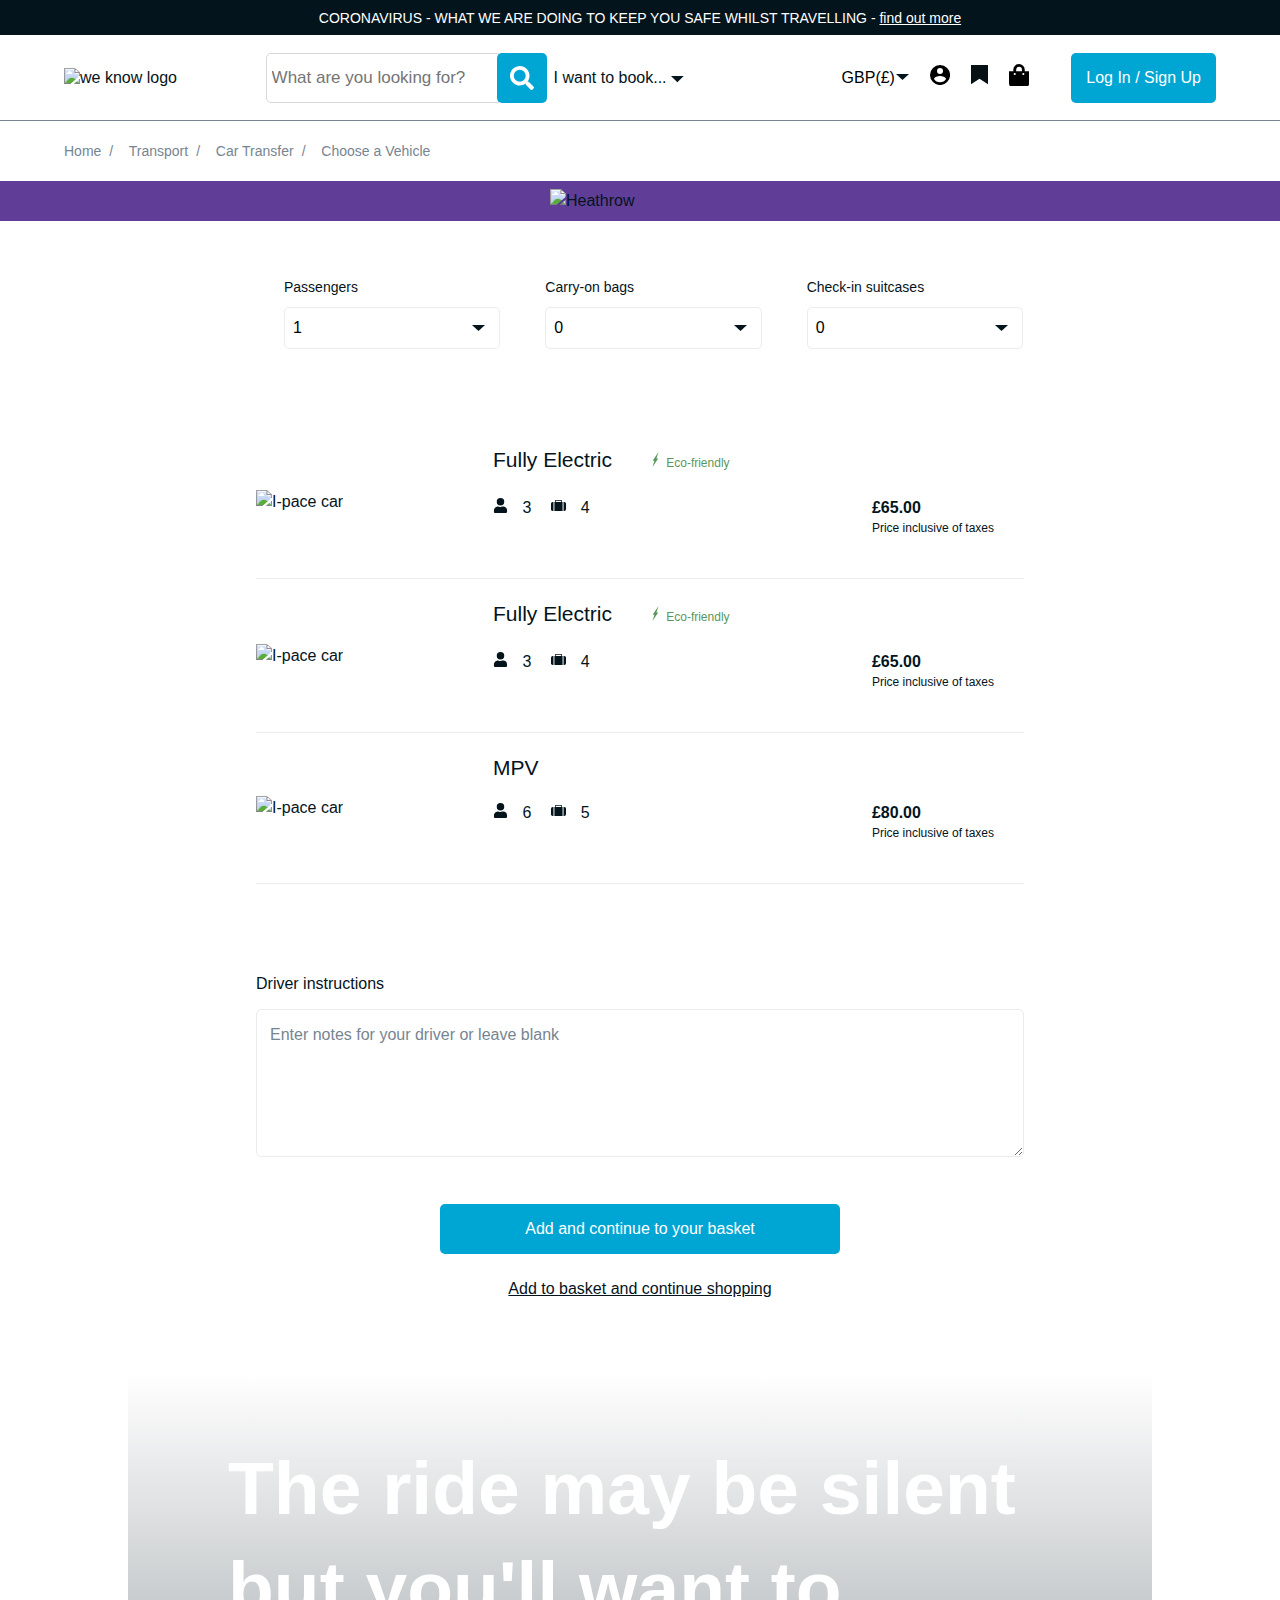
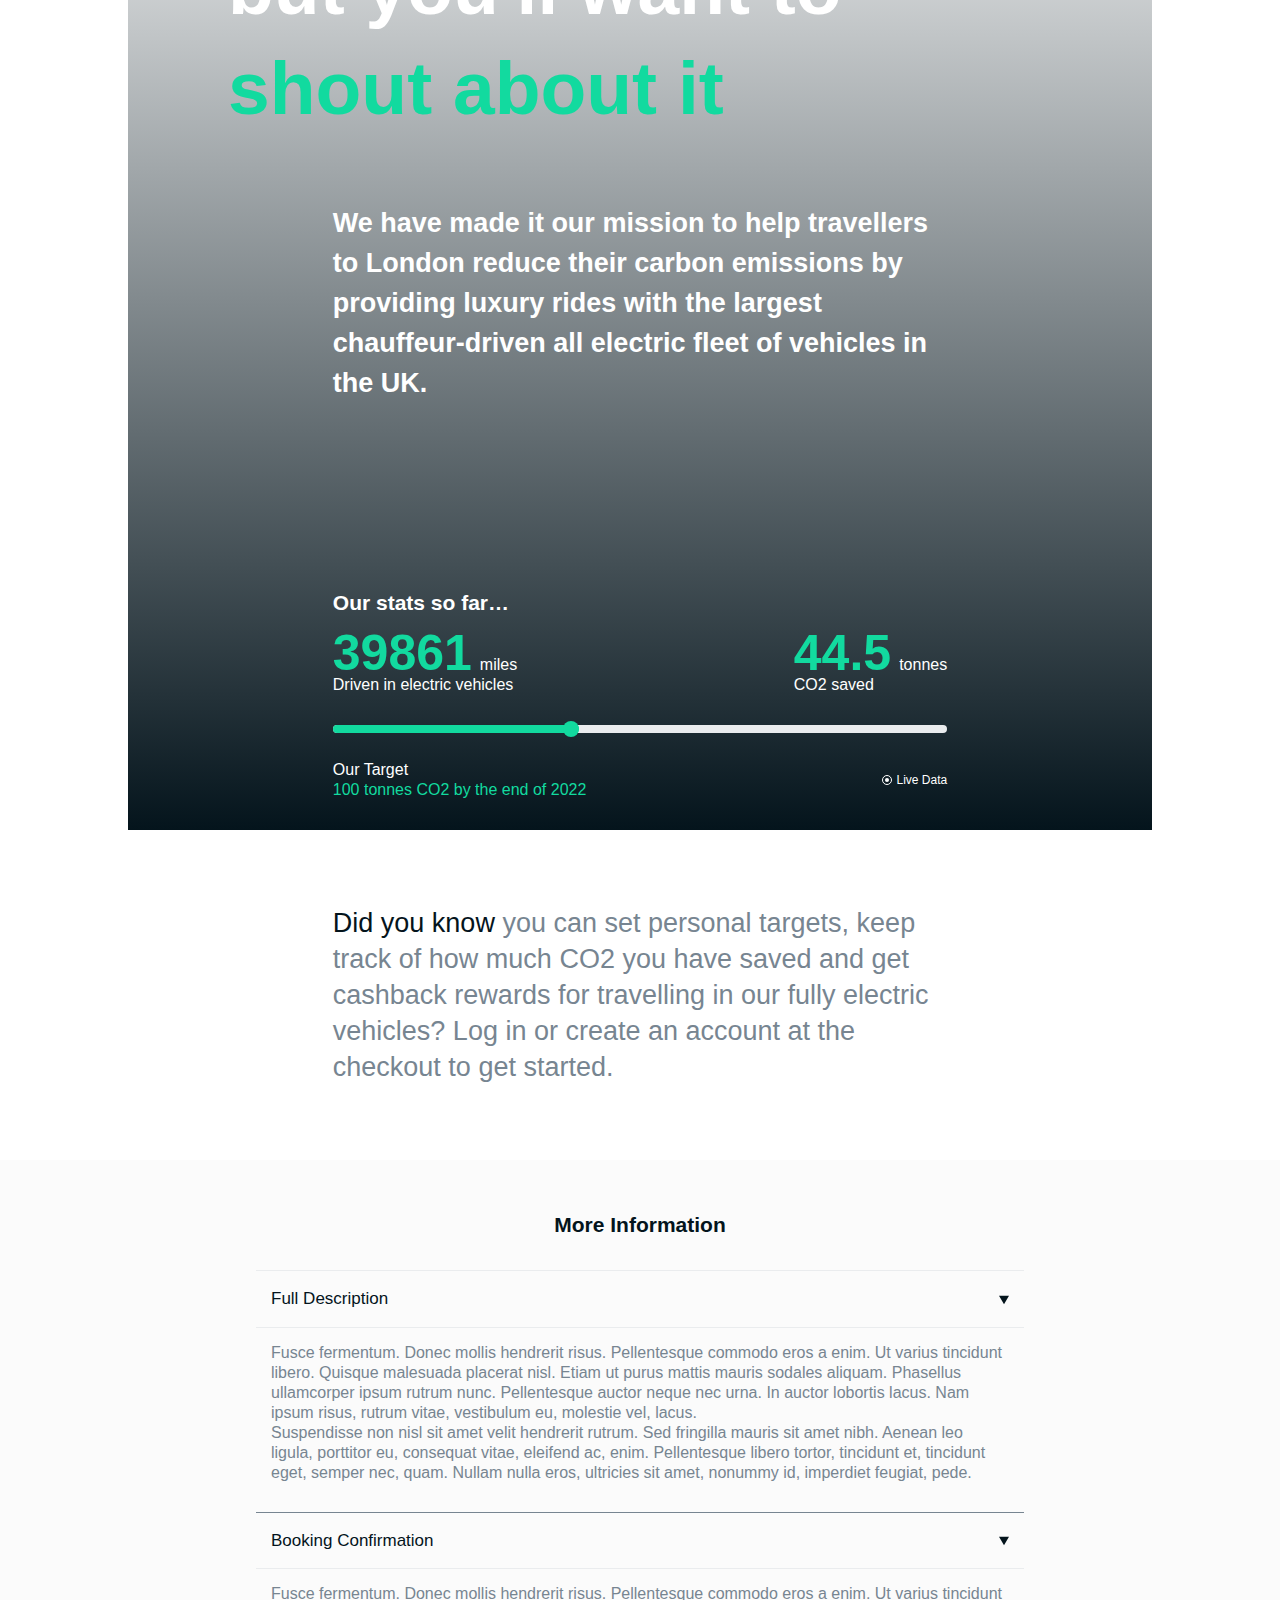
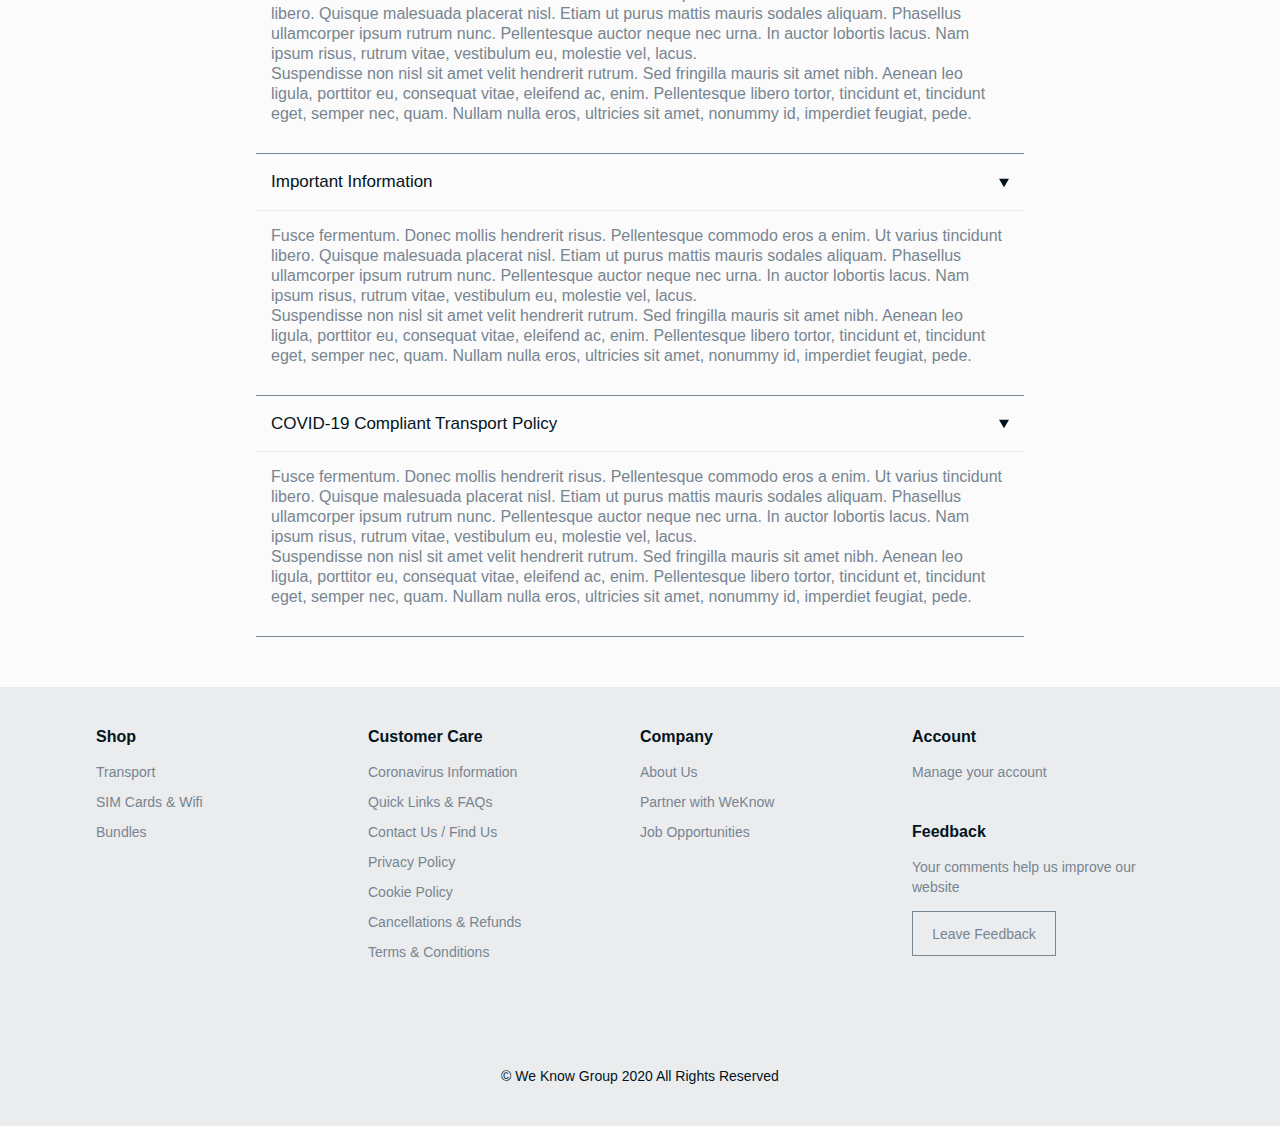
==== choose-vehicle-edit.html @ 8e028121 "Choose-edits" ====
<!DOCTYPE html>
<html lang="en">
  <head>
    <meta charset="UTF-8" />
    <meta name="viewport" content="width=device-width, initial-scale=1.0" />
    <!-- prettier-ignore -->
    <meta name="description" content="Your Friend In The City on We Know London" />
    <link rel="stylesheet" href="style/style.css" />
    <title>We Know London | Your Friend In The City</title>
  </head>
  <body>
    <!-- Banner -->
    <div class="site-banner">
      <p>
        CORONAVIRUS - WHAT WE ARE DOING TO KEEP YOU SAFE WHILST TRAVELLING -
        <a href="#">find out more</a>
      </p>
    </div>
 <!-- Mobile Menu -->
 <div id="book-menu-mobile" class="book-menu-mobile ">
  <div class="mobile-nav-header">
    <div class="search-group">
      <input
        type="text"
        class="search-group__input"
        placeholder="Search..."
      />

      <!-- prettier-ignore -->
      <span class="search-group__icon" aria-hidden="true"><svg xmlns="http://www.w3.org/2000/svg" width="24" height="24.004" viewBox="0 0 24 24.004">
        <path id="Icon_awesome-search" data-name="Icon awesome-search" d="M23.674,20.753,19,16.079a1.124,1.124,0,0,0-.8-.328h-.764a9.746,9.746,0,1,0-1.688,1.688V18.2a1.124,1.124,0,0,0,.328.8l4.674,4.674a1.12,1.12,0,0,0,1.589,0l1.327-1.327A1.13,1.13,0,0,0,23.674,20.753Zm-13.923-5a6,6,0,1,1,6-6A6,6,0,0,1,9.751,15.751Z" fill="#fff"/>
        </svg>
      </span>
    </div>
  </div>
  <nav>
    <ul class="primary-mobile-nav">
      <!-- prettier-ignore -->
      <li class="has-submenu"><p class="sub-menu-item">Shop by category <span><i>
        <svg version="1.1" id="Layer_1" xmlns="http://www.w3.org/2000/svg" xmlns:xlink="http://www.w3.org/1999/xlink" x="0px" y="0px"
          viewBox="0 0 29.6 29.6" style="enable-background:new 0 0 29.6 29.6;" xml:space="preserve">
        <rect class="svg_removal" x="14" y="-0.4" class="st0" width="1.5" height="30.3"/>
        <rect x="-0.4" y="14" class="st0" width="30.3" height="1.5"/>
        </svg>
      </i></span></p>  
        <ul class="submenu">
          <li> <p  >
            <a href="./transport.html">Transport</a>
            <span class="second-levelIcon"><i><?xml version='1.0' encoding='UTF-8'?><svg width='150px' height='263px' viewBox='0 0 150 263' version='1.1' xmlns='http://www.w3.org/2000/svg' xmlns:xlink='http://www.w3.org/1999/xlink'><title>caret right</title><desc>Created with Sketch.</desc><g id='Page-1' stroke='none' stroke-width='1' fill='none' fill-rule='evenodd'><g id='noun_caret-right_1590629' fill='#000000' fill-rule='nonzero'><path d='M18.50061,262.27319 C11.4218239,262.274097 5.03965788,258.010348 2.33060096,251.470454 C-0.378455964,244.930559 1.11920865,237.402704 6.12512,232.3977 L106.88924,131.63597 L6.12512,30.87427 C1.70377969,26.4529297 -0.022950256,20.0086858 1.59537262,13.9690226 C3.21369549,7.92935944 7.93120944,3.21184549 13.9708726,1.59352262 C20.0105358,-0.024800256 26.4547797,1.70192969 30.87612,6.12327 L144.01332,119.26048 C150.846839,126.09581 150.846839,137.17615 144.01332,144.01148 L30.8761,257.14868 C27.59647,260.434492 23.1430775,262.278577 18.50061,262.27319 Z' id='Path'></path></g></g></svg></i></span>
          </p> 
            <ul class="submenu-secondLevel">
              <h3 class="submenu-close-title"> <span><i><?xml version='1.0' encoding='UTF-8'?><svg width='149px' height='263px' viewBox='0 0 149 263' version='1.1' xmlns='http://www.w3.org/2000/svg' xmlns:xlink='http://www.w3.org/1999/xlink'><g id='Page-1' stroke='none' stroke-width='1' fill='none' fill-rule='evenodd'><g id='noun_Caret-left_1590630' fill='#000000' fill-rule='nonzero'><path d='M130.63537,262.27381 C125.992288,262.279842 121.538367,260.434641 118.25989,257.14681 L5.12512,144.00965 C1.84355,140.728131 -2.10863333e-05,136.277405 -2.10863333e-05,131.6366 C-2.10863333e-05,126.995795 1.84355,122.545069 5.12512,119.26355 L118.25987,6.12634 C122.680333,1.70499938 129.123767,-0.0221987222 135.162992,1.59536453 C141.202216,3.21292778 145.919731,7.92950604 147.538492,13.9684098 C149.157253,20.0073136 147.431334,26.4510898 143.01087,30.87243 L42.24914,131.6366 L143.01087,232.40076 C148.015,237.405998 149.511532,244.932696 146.802702,251.4715 C144.093871,258.010304 137.713072,262.27366 130.63538,262.27376 L130.63537,262.27381 Z' id='Path'></path></g></g></svg></i></span> Transport</h3>
              <li><a href="./car-transfer.html">Car Transfers</a></li>
              <li><a href="./heatrow-shuttle.html">Heathrow E-shuttle</a></li>
              <li><a href="./heatrow-express.html">Heathrow Express</a></li>
              <li><a href="./national-express.html">National Express</a></li>
              <li><a href="./oyster.html">Visitor Oyster Card</a></li>
            </ul>
          </li>
          <li> <p>      <a href="./sim-card.html">UK SIM Cards</a>          <span class="second-levelIcon"><i><?xml version='1.0' encoding='UTF-8'?><svg width='150px' height='263px' viewBox='0 0 150 263' version='1.1' xmlns='http://www.w3.org/2000/svg' xmlns:xlink='http://www.w3.org/1999/xlink'><title>caret right</title><desc>Created with Sketch.</desc><g id='Page-1' stroke='none' stroke-width='1' fill='none' fill-rule='evenodd'><g id='noun_caret-right_1590629' fill='#000000' fill-rule='nonzero'><path d='M18.50061,262.27319 C11.4218239,262.274097 5.03965788,258.010348 2.33060096,251.470454 C-0.378455964,244.930559 1.11920865,237.402704 6.12512,232.3977 L106.88924,131.63597 L6.12512,30.87427 C1.70377969,26.4529297 -0.022950256,20.0086858 1.59537262,13.9690226 C3.21369549,7.92935944 7.93120944,3.21184549 13.9708726,1.59352262 C20.0105358,-0.024800256 26.4547797,1.70192969 30.87612,6.12327 L144.01332,119.26048 C150.846839,126.09581 150.846839,137.17615 144.01332,144.01148 L30.8761,257.14868 C27.59647,260.434492 23.1430775,262.278577 18.50061,262.27319 Z' id='Path'></path></g></g></svg></i></span>
          </p> 
          <ul class="submenu-secondLevel">
            <h3 class="submenu-close-title"> <span><i><?xml version='1.0' encoding='UTF-8'?><svg width='149px' height='263px' viewBox='0 0 149 263' version='1.1' xmlns='http://www.w3.org/2000/svg' xmlns:xlink='http://www.w3.org/1999/xlink'><g id='Page-1' stroke='none' stroke-width='1' fill='none' fill-rule='evenodd'><g id='noun_Caret-left_1590630' fill='#000000' fill-rule='nonzero'><path d='M130.63537,262.27381 C125.992288,262.279842 121.538367,260.434641 118.25989,257.14681 L5.12512,144.00965 C1.84355,140.728131 -2.10863333e-05,136.277405 -2.10863333e-05,131.6366 C-2.10863333e-05,126.995795 1.84355,122.545069 5.12512,119.26355 L118.25987,6.12634 C122.680333,1.70499938 129.123767,-0.0221987222 135.162992,1.59536453 C141.202216,3.21292778 145.919731,7.92950604 147.538492,13.9684098 C149.157253,20.0073136 147.431334,26.4510898 143.01087,30.87243 L42.24914,131.6366 L143.01087,232.40076 C148.015,237.405998 149.511532,244.932696 146.802702,251.4715 C144.093871,258.010304 137.713072,262.27366 130.63538,262.27376 L130.63537,262.27381 Z' id='Path'></path></g></g></svg></i></span> UK SIM Cards</h3>
            <li><a href="./EE.html">EE International</a></li>
            <li><a href="./three.html">3 Mobile</a></li>
            <li><a href="./lyca.html">Lyca Mobile</a></li>
          </ul>
        </li>
          <li> <p>        <a href="./bundle.html">Bundles</a>        <span class="second-levelIcon"><i><?xml version='1.0' encoding='UTF-8'?><svg width='150px' height='263px' viewBox='0 0 150 263' version='1.1' xmlns='http://www.w3.org/2000/svg' xmlns:xlink='http://www.w3.org/1999/xlink'><title>caret right</title><desc>Created with Sketch.</desc><g id='Page-1' stroke='none' stroke-width='1' fill='none' fill-rule='evenodd'><g id='noun_caret-right_1590629' fill='#000000' fill-rule='nonzero'><path d='M18.50061,262.27319 C11.4218239,262.274097 5.03965788,258.010348 2.33060096,251.470454 C-0.378455964,244.930559 1.11920865,237.402704 6.12512,232.3977 L106.88924,131.63597 L6.12512,30.87427 C1.70377969,26.4529297 -0.022950256,20.0086858 1.59537262,13.9690226 C3.21369549,7.92935944 7.93120944,3.21184549 13.9708726,1.59352262 C20.0105358,-0.024800256 26.4547797,1.70192969 30.87612,6.12327 L144.01332,119.26048 C150.846839,126.09581 150.846839,137.17615 144.01332,144.01148 L30.8761,257.14868 C27.59647,260.434492 23.1430775,262.278577 18.50061,262.27319 Z' id='Path'></path></g></g></svg></i></span>
          </p> 
          <ul class="submenu-secondLevel">
            <h3 class="submenu-close-title"> <span><i><?xml version='1.0' encoding='UTF-8'?><svg width='149px' height='263px' viewBox='0 0 149 263' version='1.1' xmlns='http://www.w3.org/2000/svg' xmlns:xlink='http://www.w3.org/1999/xlink'><g id='Page-1' stroke='none' stroke-width='1' fill='none' fill-rule='evenodd'><g id='noun_Caret-left_1590630' fill='#000000' fill-rule='nonzero'><path d='M130.63537,262.27381 C125.992288,262.279842 121.538367,260.434641 118.25989,257.14681 L5.12512,144.00965 C1.84355,140.728131 -2.10863333e-05,136.277405 -2.10863333e-05,131.6366 C-2.10863333e-05,126.995795 1.84355,122.545069 5.12512,119.26355 L118.25987,6.12634 C122.680333,1.70499938 129.123767,-0.0221987222 135.162992,1.59536453 C141.202216,3.21292778 145.919731,7.92950604 147.538492,13.9684098 C149.157253,20.0073136 147.431334,26.4510898 143.01087,30.87243 L42.24914,131.6366 L143.01087,232.40076 C148.015,237.405998 149.511532,244.932696 146.802702,251.4715 C144.093871,258.010304 137.713072,262.27366 130.63538,262.27376 L130.63537,262.27381 Z' id='Path'></path></g></g></svg></i></span> Bundles</h3>
            <li><a href="#">Big Bus & London Pass</a></li>
            <li><a href="./heatrow-three.html">Heathrow Express & Unlimited SIM Card</a></li>
            <li><a href="#">Visitor Oyster card & 12GB SIM Card</a></li>
            <li><a href="#">Visitor Oyster card & London Pass</a></li>
          </ul>
        </li>
        </ul>
      </li>
      <!-- prettier-ignore -->
      <li><a href="./account-bucket.html">Your bucket list <span><i><?xml version='1.0' encoding='UTF-8'?><svg width='150px' height='263px' viewBox='0 0 150 263' version='1.1' xmlns='http://www.w3.org/2000/svg' xmlns:xlink='http://www.w3.org/1999/xlink'><title>caret right</title><desc>Created with Sketch.</desc><g id='Page-1' stroke='none' stroke-width='1' fill='none' fill-rule='evenodd'><g id='noun_caret-right_1590629' fill='#000000' fill-rule='nonzero'><path d='M18.50061,262.27319 C11.4218239,262.274097 5.03965788,258.010348 2.33060096,251.470454 C-0.378455964,244.930559 1.11920865,237.402704 6.12512,232.3977 L106.88924,131.63597 L6.12512,30.87427 C1.70377969,26.4529297 -0.022950256,20.0086858 1.59537262,13.9690226 C3.21369549,7.92935944 7.93120944,3.21184549 13.9708726,1.59352262 C20.0105358,-0.024800256 26.4547797,1.70192969 30.87612,6.12327 L144.01332,119.26048 C150.846839,126.09581 150.846839,137.17615 144.01332,144.01148 L30.8761,257.14868 C27.59647,260.434492 23.1430775,262.278577 18.50061,262.27319 Z' id='Path'></path></g></g></svg></i></span></a></li>
      <!-- prettier-ignore -->
      <li class="has-submenu"><p class="sub-menu-item">Change currency (GBP £) <span><i>
        <svg version="1.1" id="Layer_1" xmlns="http://www.w3.org/2000/svg" xmlns:xlink="http://www.w3.org/1999/xlink" x="0px" y="0px"
        viewBox="0 0 29.6 29.6" style="enable-background:new 0 0 29.6 29.6;" xml:space="preserve">
      <rect class="svg_removal" x="14" y="-0.4" class="st0" width="1.5" height="30.3"/>
      <rect x="-0.4" y="14" class="st0" width="30.3" height="1.5"/>
      </svg>
      </i></span></p> 
        <ul class="submenu">
          <li>GBP</li>
          <li>EUR</li>
          <li>USD</li>
        </ul>
      </li>
      <!-- prettier-ignore -->
      <li><svg xmlns="http://www.w3.org/2000/svg" width="20.072" height="22.939" viewBox="0 0 20.072 22.939">
        <path id="Icon_awesome-shopping-bag" data-name="Icon awesome-shopping-bag" d="M15.771,7.169V5.735a5.735,5.735,0,1,0-11.47,0V7.169H0V19.355a3.584,3.584,0,0,0,3.584,3.584h12.9a3.584,3.584,0,0,0,3.584-3.584V7.169Zm-8.6-1.434a2.867,2.867,0,1,1,5.735,0V7.169H7.169Zm7.169,5.376a1.075,1.075,0,1,1,1.075-1.075A1.075,1.075,0,0,1,14.337,11.111Zm-8.6,0A1.075,1.075,0,1,1,6.81,10.036,1.075,1.075,0,0,1,5.735,11.111Z"/>
        </svg><a href="./secure-checkout.html">Checkout <span><i><?xml version='1.0' encoding='UTF-8'?><svg width='150px' height='263px' viewBox='0 0 150 263' version='1.1' xmlns='http://www.w3.org/2000/svg' xmlns:xlink='http://www.w3.org/1999/xlink'><title>caret right</title><desc>Created with Sketch.</desc><g id='Page-1' stroke='none' stroke-width='1' fill='none' fill-rule='evenodd'><g id='noun_caret-right_1590629' fill='#000000' fill-rule='nonzero'><path d='M18.50061,262.27319 C11.4218239,262.274097 5.03965788,258.010348 2.33060096,251.470454 C-0.378455964,244.930559 1.11920865,237.402704 6.12512,232.3977 L106.88924,131.63597 L6.12512,30.87427 C1.70377969,26.4529297 -0.022950256,20.0086858 1.59537262,13.9690226 C3.21369549,7.92935944 7.93120944,3.21184549 13.9708726,1.59352262 C20.0105358,-0.024800256 26.4547797,1.70192969 30.87612,6.12327 L144.01332,119.26048 C150.846839,126.09581 150.846839,137.17615 144.01332,144.01148 L30.8761,257.14868 C27.59647,260.434492 23.1430775,262.278577 18.50061,262.27319 Z' id='Path'></path></g></g></svg></i></span></a></li>
    </ul>
    <ul class="secondary-mobile-nav">
      <li><a href="./quick-links.html">Quick links & FAQs</a></li>
      <li><a href="./contact.html">Contact us / find us</a></li>
    </ul>
  </nav>
  <div class="mobile-nav-footer">
    <a href="./signin-create.html">Log in / Sign up</a>
  </div>
</div>
<!-- Header -->
<header>
  <div class="header-inner content-block">
    <div class="header-item__logo header-item">
      <a href="index.html"
        ><img src="images/logo.png" alt="we know logo"
      /></a>
    </div>

    <!-- MOBILE HAMBURGER AND MENU -->
    <div class="header-item header-item__mobile">
      <div class="hamburger" id="hamburger-6">
        <span class="line"></span>
        <span class="line"></span>
        <span class="line"></span>
      </div>
    </div>

    <div class="header-item header-item__search">
      <div class="search-group">
        <input
          type="text"
          class="search-group__input"
          placeholder="What are you looking for?"
        />
        <span class="search-group__btn">
          <!-- prettier-ignore -->
          <i class="search-group__icon" aria-hidden="true"><svg xmlns="http://www.w3.org/2000/svg" width="24" height="24.004" viewBox="0 0 24 24.004">
    <path id="Icon_awesome-search" data-name="Icon awesome-search" d="M23.674,20.753,19,16.079a1.124,1.124,0,0,0-.8-.328h-.764a9.746,9.746,0,1,0-1.688,1.688V18.2a1.124,1.124,0,0,0,.328.8l4.674,4.674a1.12,1.12,0,0,0,1.589,0l1.327-1.327A1.13,1.13,0,0,0,23.674,20.753Zm-13.923-5a6,6,0,1,1,6-6A6,6,0,0,1,9.751,15.751Z" fill="#fff"/>
  </svg>
  </i>
        </span>
      </div>
    </div>
    <div class="header-item header-item__nav">
      <div id="book-menu-button" class="main-nav">
        <p class="main-nav__control">
          I want to book...<span>
            <!-- prettier-ignore -->
            <svg xmlns="http://www.w3.org/2000/svg" width="12.728" height="6.364" viewBox="0 0 12.728 6.364">
  <path id="Path_782" data-name="Path 782" d="M803.324,49.98l-6.364,6.364L790.6,49.98Z" transform="translate(-790.596 -49.98)" fill="#04141c"/>
</svg>
          </span>
        </p>
        <div id="book-menu" class="book-menu ">
          <div class="book-menu__inner">
            <div class="book-menu__item">
              <a href="./transport.html" class="book-menu__title"
                >TRANSPORT</a
              >
              <ul class="book-menu__nav">
                <li>
                  <a href="./car-transfer.html">Private Car Tranasfers</a>
                </li>
                <li>
                  <a href="./heatrow-shuttle.html">Heathrow E-shuttle</a>
                </li>
                <li>
                  <a href="./heatrow-express.html">Heathrow Express</a>
                </li>
                <li>
                  <a href="./national-express.html">National Express</a>
                </li>
                <li><a href="./oyster.html">Visitor Oyster Card</a></li>
              </ul>
            </div>
            <div class="book-menu__item">
              <a href="./sim-card.html" class="book-menu__title"
                >UK SIM CARDS</a
              >
              <ul class="book-menu__nav">
                <li><a href="./EE.html">EE International</a></li>
                <li><a href="./three.html">3 Mobile</a></li>
                <li><a href="./lyca.html">Lyca Mobile</a></li>
              </ul>
            </div>
            <div class="book-menu__item">
              <a href="./bundle.html" class="book-menu__title">BUNDLES</a>
              <ul class="book-menu__nav">
                <li><a href="#">Big Bus & London Pass</a></li>
                <li>
                  <a href="./heatrow-three.html"
                    >Heathrow Express & Unlimited SIM Card</a
                  >
                </li>
                <li><a href="#">Visitor Oyster card & 12GB SIM Card</a></li>
                <li><a href="#">Visitor Oyster card & London Pass</a></li>
              </ul>
            </div>
            <div class="book-menu__image">
              <img
                src="./images/reward-banner.jpg"
                alt="Heathrow rewards"
              />
            </div>
          </div>
        </div>
      </div>
    </div>
    <div class="header-item header-item__user">
      <ul class="user-interaction">
        <li class="nav-item">
          <select name="currency" id="currency">
            <option value="GBP">GBP(£)</option>
            <option value="USD">USD($)</option>
            <option value="EUR">EUR(€)</option>
          </select>
        </li>
        <li class="nav-item">
          <!-- prettier-ignore -->
          <a href="./signin-create.html"><svg xmlns="http://www.w3.org/2000/svg" width="20.072" height="20.072" viewBox="0 0 20.072 20.072">
  <path id="Icon_material-account-circle" data-name="Icon material-account-circle" d="M13.036,3A10.036,10.036,0,1,0,23.072,13.036,10.04,10.04,0,0,0,13.036,3Zm0,3.011a3.011,3.011,0,1,1-3.011,3.011A3.007,3.007,0,0,1,13.036,6.011Zm0,14.251A7.226,7.226,0,0,1,7.014,17.03c.03-2,4.014-3.091,6.022-3.091s5.991,1.094,6.022,3.091a7.226,7.226,0,0,1-6.022,3.232Z" transform="translate(-3 -3)"/>
  </svg></a>
        </li>
        <li class="nav-item">
          <!-- prettier-ignore -->
          <a href="#"><svg xmlns="http://www.w3.org/2000/svg" width="17.042" height="19.216" viewBox="0 0 17.042 19.216">
  <path id="Path_710" data-name="Path 710" d="M3185.374-2723.392l-8.521-5.523-8.521,5.523v-19.216h17.042Z" transform="translate(-3168.331 2742.608)" fill="#071115"/>
  </svg></a>
        </li>
        <li class="nav-item">
          <!-- prettier-ignore -->
          <a href="./cart.html"><svg xmlns="http://www.w3.org/2000/svg" width="20.072" height="22.939" viewBox="0 0 20.072 22.939">
  <path id="Icon_awesome-shopping-bag" data-name="Icon awesome-shopping-bag" d="M15.771,7.169V5.735a5.735,5.735,0,1,0-11.47,0V7.169H0V19.355a3.584,3.584,0,0,0,3.584,3.584h12.9a3.584,3.584,0,0,0,3.584-3.584V7.169Zm-8.6-1.434a2.867,2.867,0,1,1,5.735,0V7.169H7.169Zm7.169,5.376a1.075,1.075,0,1,1,1.075-1.075A1.075,1.075,0,0,1,14.337,11.111Zm-8.6,0A1.075,1.075,0,1,1,6.81,10.036,1.075,1.075,0,0,1,5.735,11.111Z"/>
  </svg></a>
        </li>
      </ul>
      <div class="btn__wrapper">
        <a href="./signin-create.html" class="btn user-login"
          >Log In / Sign Up</a
        >
      </div>
    </div>
  </div>
</header>

    <!-- BREADCRUMB -->
    <section class="site-breadcrumb">
      <div class="content-block">
        <nav aria-label="breadcrumb">
          <ol class="breadcrumb">
            <li class="breadcrumb-item"><a href="./index.html">Home</a></li>
            <li class="breadcrumb-item">
              <a href="./transport.html">Transport</a>
            </li>
            <li class="breadcrumb-item">
              <a href="./car-transfer.html">Car Transfer</a>
            </li>
            <li class="breadcrumb-item active" aria-current="page">
              Choose a Vehicle
            </li>
          </ol>
        </nav>
      </div>
    </section>

    <!-- ADDs -->
    <section class="purple-adds">
      <img class="img-fluid" src="./images/adds-heatrow.png" alt="Heathrow" />
    </section>

    <!-- MAIN SECTION -->
    <section class="chooseVehicle-main content-block__small">
      <div class="chooseVehicle-main__booking">
        <div class="booking-grid">
          <div class="swap">
            <!-- prettier-ignore -->
            <?xml version="1.0" encoding="utf-8"?>
            <!-- prettier-ignore -->
          </div>
          <div class="booking-passenger  booking-card">
            <p class="h5">Passengers</p>
            <select name="passenger" id="passenger">
              <option value="01">1</option>
              <option value="02">2</option>
              <option value="03">3</option>
              <option value="04">4</option>
              <option value="05">5</option>
              <option value="06">6</option>
              <option value="07">7</option>
            </select>
          </div>

          <div class="booking-carryon  booking-card">
            <p class="h5">Carry-on bags</p>
            <select name="carry" id="carry">
              <option value="00">0</option>
              <option value="01">1</option>
              <option value="02">2</option>
              <option value="03">3</option>
              <option value="04">4</option>
              <option value="05">5</option>
              <option value="06">6</option>
              <option value="07">7</option>
            </select>
          </div>

          <div class="booking-suitcase  booking-card">
            <p class="h5">Check-in suitcases</p>
            <select name="suitcase" id="suitcase">
              <option value="00">0</option>
              <option value="01">1</option>
              <option value="02">2</option>
              <option value="03">3</option>
              <option value="04">4</option>
              <option value="05">5</option>
            </select>
          </div>

        </div>
      </div>
      <div class="chooseVehicle-main__selection">
        <div class="chooseVehicle-main__card">
          <div class="card-img">
            <img src="./images/i-pace.png" alt="I-pace car" />
          </div>
          <div class="card-body">
            <div class="card-title">
              <p class="h3">Fully Electric <span> <i>
                <!-- prettier-ignore -->
                <svg xmlns="http://www.w3.org/2000/svg" width="10.513" height="26.064" viewBox="0 0 10.513 26.064">
                  <path id="Path_178" data-name="Path 178" d="M742.845,487.5l-10.148,15h3.064l-3.429,11.067,9.944-14.6h-3.114Z" transform="translate(-732.332 -487.501)" fill="#58975a"/>
                </svg>
              </i> Eco-friendly</span></p>
            </div>
            <div class="card-recap">
              <div class="icon">
                <!-- prettier-ignore -->
                <p><i><svg id="ArYP0R.tif" xmlns="http://www.w3.org/2000/svg" width="14.588" height="16.667" viewBox="0 0 14.588 16.667">
                  <g id="Group_419" data-name="Group 419">
                    <g id="Group_418" data-name="Group 418">
                      <path id="Path_151" data-name="Path 151" d="M1374.983,453.335q-2.807,0-5.612,0a1.557,1.557,0,0,1-1.681-1.7,9.62,9.62,0,0,1,.139-2.326,4.37,4.37,0,0,1,3.642-3.212,3.785,3.785,0,0,1,1.741.167,5.621,5.621,0,0,0,3.882-.1,3.357,3.357,0,0,1,2.591.275,4.266,4.266,0,0,1,2.585,4.078c.006.4,0,.792,0,1.189a1.556,1.556,0,0,1-1.638,1.63C1378.749,453.339,1376.867,453.335,1374.983,453.335Z" transform="translate(-1367.685 -436.67)" fill="#04141C"/>
                      <path id="Path_152" data-name="Path 152" d="M1378.786,441.916a4.167,4.167,0,1,1-4.178-4.172A4.164,4.164,0,0,1,1378.786,441.916Z" transform="translate(-1367.326 -437.744)" fill="#04141C"/>
                    </g>
                  </g>
                </svg>
                </i> 3</p>
                <!-- prettier-ignore -->
                <p><i><svg id="Group_2193" data-name="Group 2193" xmlns="http://www.w3.org/2000/svg" width="21.2" height="15.582" viewBox="0 0 21.2 15.582">
                  <path id="Path_148" data-name="Path 148" d="M1438.135,440.524v-2.218a.5.5,0,0,0-.5-.5h-8.508a.5.5,0,0,0-.5.5v2.218h-1.013v12.868h11.526V440.524Zm-1.088-.017h-7.324v-1.242a.367.367,0,0,1,.367-.367h6.591a.367.367,0,0,1,.367.367Z" transform="translate(-1422.784 -437.81)" fill="#04141C"/>
                  <path id="Path_149" data-name="Path 149" d="M1425.446,440.356a2.363,2.363,0,0,0-2.363,2.363v8.142a2.363,2.363,0,0,0,2.363,2.363h1.1V440.356Z" transform="translate(-1423.083 -437.642)" fill="#04141C"/>
                  <path id="Path_150" data-name="Path 150" d="M1440.822,440.356h-1.1v12.868h1.1a2.362,2.362,0,0,0,2.363-2.363v-8.142A2.362,2.362,0,0,0,1440.822,440.356Z" transform="translate(-1421.985 -437.642)" fill="#04141C"/>
                </svg>
                </i> 4</p>
              </div>
              <div class="price">
                <p>£65.00</p>
                <p>Price inclusive of taxes</p>
              </div>
            </div>
            <div class="info"></div>
          </div>
        </div>
        <div class="chooseVehicle-main__card">
          <div class="card-img">
            <img src="./images/Standard.jpg" alt="I-pace car" />
          </div>
          <div class="card-body">
            <div class="card-title">
              <p class="h3">Fully Electric <span> <i>
                <!-- prettier-ignore -->
                <svg xmlns="http://www.w3.org/2000/svg" width="10.513" height="26.064" viewBox="0 0 10.513 26.064">
                  <path id="Path_178" data-name="Path 178" d="M742.845,487.5l-10.148,15h3.064l-3.429,11.067,9.944-14.6h-3.114Z" transform="translate(-732.332 -487.501)" fill="#58975a"/>
                </svg>
              </i>Eco-friendly</span></p>
            </div>
            <div class="card-recap">
              <div class="icon">
                <!-- prettier-ignore -->
                <p><i><svg id="ArYP0R.tif" xmlns="http://www.w3.org/2000/svg" width="14.588" height="16.667" viewBox="0 0 14.588 16.667">
                  <g id="Group_419" data-name="Group 419">
                    <g id="Group_418" data-name="Group 418">
                      <path id="Path_151" data-name="Path 151" d="M1374.983,453.335q-2.807,0-5.612,0a1.557,1.557,0,0,1-1.681-1.7,9.62,9.62,0,0,1,.139-2.326,4.37,4.37,0,0,1,3.642-3.212,3.785,3.785,0,0,1,1.741.167,5.621,5.621,0,0,0,3.882-.1,3.357,3.357,0,0,1,2.591.275,4.266,4.266,0,0,1,2.585,4.078c.006.4,0,.792,0,1.189a1.556,1.556,0,0,1-1.638,1.63C1378.749,453.339,1376.867,453.335,1374.983,453.335Z" transform="translate(-1367.685 -436.67)" fill="#04141C"/>
                      <path id="Path_152" data-name="Path 152" d="M1378.786,441.916a4.167,4.167,0,1,1-4.178-4.172A4.164,4.164,0,0,1,1378.786,441.916Z" transform="translate(-1367.326 -437.744)" fill="#04141C"/>
                    </g>
                  </g>
                </svg>
                </i> 3</p>
                <!-- prettier-ignore -->
                <p><i><svg id="Group_2193" data-name="Group 2193" xmlns="http://www.w3.org/2000/svg" width="21.2" height="15.582" viewBox="0 0 21.2 15.582">
                  <path id="Path_148" data-name="Path 148" d="M1438.135,440.524v-2.218a.5.5,0,0,0-.5-.5h-8.508a.5.5,0,0,0-.5.5v2.218h-1.013v12.868h11.526V440.524Zm-1.088-.017h-7.324v-1.242a.367.367,0,0,1,.367-.367h6.591a.367.367,0,0,1,.367.367Z" transform="translate(-1422.784 -437.81)" fill="#04141C"/>
                  <path id="Path_149" data-name="Path 149" d="M1425.446,440.356a2.363,2.363,0,0,0-2.363,2.363v8.142a2.363,2.363,0,0,0,2.363,2.363h1.1V440.356Z" transform="translate(-1423.083 -437.642)" fill="#04141C"/>
                  <path id="Path_150" data-name="Path 150" d="M1440.822,440.356h-1.1v12.868h1.1a2.362,2.362,0,0,0,2.363-2.363v-8.142A2.362,2.362,0,0,0,1440.822,440.356Z" transform="translate(-1421.985 -437.642)" fill="#04141C"/>
                </svg>
                </i> 4</p>
              </div>
              <div class="price">
                <p>£65.00</p>
                <p>Price inclusive of taxes</p>
              </div>
            </div>
            <div class="info"></div>
          </div>
        </div>
        <div class="chooseVehicle-main__card">
          <div class="card-img">
            <img src="./images/MVP.jpg" alt="I-pace car" />
          </div>
          <div class="card-body">
            <div class="card-title">
              <p class="h3">MPV</p>
            </div>
            <div class="card-recap">
              <div class="icon">
                <!-- prettier-ignore -->
                <p><i><svg id="ArYP0R.tif" xmlns="http://www.w3.org/2000/svg" width="14.588" height="16.667" viewBox="0 0 14.588 16.667">
                  <g id="Group_419" data-name="Group 419">
                    <g id="Group_418" data-name="Group 418">
                      <path id="Path_151" data-name="Path 151" d="M1374.983,453.335q-2.807,0-5.612,0a1.557,1.557,0,0,1-1.681-1.7,9.62,9.62,0,0,1,.139-2.326,4.37,4.37,0,0,1,3.642-3.212,3.785,3.785,0,0,1,1.741.167,5.621,5.621,0,0,0,3.882-.1,3.357,3.357,0,0,1,2.591.275,4.266,4.266,0,0,1,2.585,4.078c.006.4,0,.792,0,1.189a1.556,1.556,0,0,1-1.638,1.63C1378.749,453.339,1376.867,453.335,1374.983,453.335Z" transform="translate(-1367.685 -436.67)" fill="#04141C"/>
                      <path id="Path_152" data-name="Path 152" d="M1378.786,441.916a4.167,4.167,0,1,1-4.178-4.172A4.164,4.164,0,0,1,1378.786,441.916Z" transform="translate(-1367.326 -437.744)" fill="#04141C"/>
                    </g>
                  </g>
                </svg>
                </i> 6</p>
                <!-- prettier-ignore -->
                <p><i><svg id="Group_2193" data-name="Group 2193" xmlns="http://www.w3.org/2000/svg" width="21.2" height="15.582" viewBox="0 0 21.2 15.582">
                  <path id="Path_148" data-name="Path 148" d="M1438.135,440.524v-2.218a.5.5,0,0,0-.5-.5h-8.508a.5.5,0,0,0-.5.5v2.218h-1.013v12.868h11.526V440.524Zm-1.088-.017h-7.324v-1.242a.367.367,0,0,1,.367-.367h6.591a.367.367,0,0,1,.367.367Z" transform="translate(-1422.784 -437.81)" fill="#04141C"/>
                  <path id="Path_149" data-name="Path 149" d="M1425.446,440.356a2.363,2.363,0,0,0-2.363,2.363v8.142a2.363,2.363,0,0,0,2.363,2.363h1.1V440.356Z" transform="translate(-1423.083 -437.642)" fill="#04141C"/>
                  <path id="Path_150" data-name="Path 150" d="M1440.822,440.356h-1.1v12.868h1.1a2.362,2.362,0,0,0,2.363-2.363v-8.142A2.362,2.362,0,0,0,1440.822,440.356Z" transform="translate(-1421.985 -437.642)" fill="#04141C"/>
                </svg>
                </i> 5</p>
              </div>
              <div class="price">
                <p>£80.00</p>
                <p>Price inclusive of taxes</p>
              </div>
            </div>
            <div class="info"></div>
          </div>
        </div>

        <section class="driver-instruction">
          <p class="h5">Driver instructions</p>
          <textarea
            placeholder="Enter notes for your driver or leave blank"
            cols="30"
            rows="5"
          ></textarea>
          <div class="btn__wrapper">
            <a href="./cart.html" class="btn">Add and continue to your basket</a>
          </div>
          <a href="./index.html">Add to basket and continue shopping</a>
        </section>
      </div>
    </section>

    <!-- Image stats banner -->
    <section class="img-stats">
      <div class="img-stats__background">
        <div class="img-stats__header">
          <p>
            The ride may be silent <br />
            but you'll want to
            <span class="green">shout about it</span>
          </p>
        </div>
        <img
          src="./images/banner.jpg"
          alt="electric car"
          class="mobile-background"
        />
        <div class="content-block__small img-stats__body">
          <p>
            We have made it our mission to help travellers to London reduce
            their carbon emissions by providing luxury rides with the largest
            chauffeur-driven all electric fleet of vehicles in the UK.
          </p>
          <div class="img-stats__live">
            <p>Our stats so far…</p>
            <div class="img-stats__live-numbers">
              <div class="miles">
                <p><span class="green">39861</span>miles</p>
                <p>Driven in electric vehicles</p>
              </div>
              <div class="co2">
                <p><span class="green">44.5</span>tonnes</p>
                <p>CO2 saved</p>
              </div>
            </div>
            <div class="img-stats__bar">
              <div class="bar">
                <span class="bar-filler"></span>
              </div>
            </div>
            <div class="img-stats__target">
              <div class="target">
                <p>Our Target</p>
                <p class="green">100 tonnes CO2 by the end of 2022</p>
              </div>
              <div class="live">
                <div class="dot"></div>
                <p>Live Data</p>
              </div>
            </div>
          </div>
        </div>
      </div>
      <article class="information">
        <div class="content-block__small">
          <p class="h2">
            Did you know
            <span
              >you can set personal targets, keep track of how much CO2 you have
              saved and get cashback rewards for travelling in our fully
              electric vehicles? Log in or create an account at the checkout to
              get started.</span
            >
          </p>
        </div>
      </article>
    </section>

    <!-- Accordion -->
    <section class="accordion more-info ">
      <div class="accordion-inner content-block__small">
        <h3>More Information</h3>
        <dl class="badger-accordion js-badger-accordion">
          <dt class="badger-accordion__header">
            <button
              class="badger-accordion__trigger  js-badger-accordion-header"
            >
              <div class="badger-accordion__trigger-title ">
                Full Description
              </div>
              <div class="badger-accordion__icon">
                <!-- prettier-ignore -->
                <svg width="684px" height="594px" viewBox="0 0 684 594" version="1.1" xmlns="http://www.w3.org/2000/svg" xmlns:xlink="http://www.w3.org/1999/xlink">
                  <g id="Page-1" stroke="none" stroke-width="1" fill="none" fill-rule="evenodd">
                      <g id="noun_Arrow_2333182" fill="#000000">
                          <path d="M0,0 L342,594 L684,0 C456,0 228,0 0,0 Z" id="Path"></path>
                      </g>
                  </g>
              </svg>
              </div>
            </button>
          </dt>
          <dd class="badger-accordion__panel js-badger-accordion-panel">
            <div
              class="badger-accordion__panel-inner text-module js-badger-accordion-panel-inner"
            >
              <p>
                Fusce fermentum. Donec mollis hendrerit risus. Pellentesque
                commodo eros a enim. Ut varius tincidunt libero. Quisque
                malesuada placerat nisl. Etiam ut purus mattis mauris sodales
                aliquam. Phasellus ullamcorper ipsum rutrum nunc. Pellentesque
                auctor neque nec urna. In auctor lobortis lacus. Nam ipsum
                risus, rutrum vitae, vestibulum eu, molestie vel, lacus.
              </p>
              <p>
                Suspendisse non nisl sit amet velit hendrerit rutrum. Sed
                fringilla mauris sit amet nibh. Aenean leo ligula, porttitor eu,
                consequat vitae, eleifend ac, enim. Pellentesque libero tortor,
                tincidunt et, tincidunt eget, semper nec, quam. Nullam nulla
                eros, ultricies sit amet, nonummy id, imperdiet feugiat, pede.
              </p>
            </div>
          </dd>
          <dt class="badger-accordion__header">
            <button
              class="badger-accordion__trigger js-badger-accordion-header"
            >
              <div class="badger-accordion__trigger-title">
                Booking Confirmation
              </div>
              <div class="badger-accordion__icon">
                <!-- prettier-ignore -->
                <svg width="684px" height="594px" viewBox="0 0 684 594" version="1.1" xmlns="http://www.w3.org/2000/svg" xmlns:xlink="http://www.w3.org/1999/xlink">
                  <g id="Page-1" stroke="none" stroke-width="1" fill="none" fill-rule="evenodd">
                      <g id="noun_Arrow_2333182" fill="#000000">
                          <path d="M0,0 L342,594 L684,0 C456,0 228,0 0,0 Z" id="Path"></path>
                      </g>
                  </g>
              </svg>
              </div>
            </button>
          </dt>
          <dd class="badger-accordion__panel js-badger-accordion-panel">
            <div
              class="badger-accordion__panel-inner text-module js-badger-accordion-panel-inner"
            >
              <p>
                Fusce fermentum. Donec mollis hendrerit risus. Pellentesque
                commodo eros a enim. Ut varius tincidunt libero. Quisque
                malesuada placerat nisl. Etiam ut purus mattis mauris sodales
                aliquam. Phasellus ullamcorper ipsum rutrum nunc. Pellentesque
                auctor neque nec urna. In auctor lobortis lacus. Nam ipsum
                risus, rutrum vitae, vestibulum eu, molestie vel, lacus.
              </p>
              <p>
                Suspendisse non nisl sit amet velit hendrerit rutrum. Sed
                fringilla mauris sit amet nibh. Aenean leo ligula, porttitor eu,
                consequat vitae, eleifend ac, enim. Pellentesque libero tortor,
                tincidunt et, tincidunt eget, semper nec, quam. Nullam nulla
                eros, ultricies sit amet, nonummy id, imperdiet feugiat, pede.
              </p>
            </div>
          </dd>
          <dt class="badger-accordion__header">
            <button
              class="badger-accordion__trigger js-badger-accordion-header"
            >
              <div class="badger-accordion__trigger-title">
                Important Information
              </div>
              <div class="badger-accordion__icon">
                <!-- prettier-ignore -->
                <svg width="684px" height="594px" viewBox="0 0 684 594" version="1.1" xmlns="http://www.w3.org/2000/svg" xmlns:xlink="http://www.w3.org/1999/xlink">
                  <g id="Page-1" stroke="none" stroke-width="1" fill="none" fill-rule="evenodd">
                      <g id="noun_Arrow_2333182" fill="#000000">
                          <path d="M0,0 L342,594 L684,0 C456,0 228,0 0,0 Z" id="Path"></path>
                      </g>
                  </g>
              </svg>
              </div>
            </button>
          </dt>
          <dd class="badger-accordion__panel js-badger-accordion-panel">
            <div
              class="badger-accordion__panel-inner text-module js-badger-accordion-panel-inner"
            >
              <p>
                Fusce fermentum. Donec mollis hendrerit risus. Pellentesque
                commodo eros a enim. Ut varius tincidunt libero. Quisque
                malesuada placerat nisl. Etiam ut purus mattis mauris sodales
                aliquam. Phasellus ullamcorper ipsum rutrum nunc. Pellentesque
                auctor neque nec urna. In auctor lobortis lacus. Nam ipsum
                risus, rutrum vitae, vestibulum eu, molestie vel, lacus.
              </p>
              <p>
                Suspendisse non nisl sit amet velit hendrerit rutrum. Sed
                fringilla mauris sit amet nibh. Aenean leo ligula, porttitor eu,
                consequat vitae, eleifend ac, enim. Pellentesque libero tortor,
                tincidunt et, tincidunt eget, semper nec, quam. Nullam nulla
                eros, ultricies sit amet, nonummy id, imperdiet feugiat, pede.
              </p>
            </div>
          </dd>
          <dt class="badger-accordion__header">
            <button
              class="badger-accordion__trigger js-badger-accordion-header"
            >
              <div class="badger-accordion__trigger-title">
                COVID-19 Compliant Transport Policy
              </div>
              <div class="badger-accordion__icon">
                <!-- prettier-ignore -->
                <svg width="684px" height="594px" viewBox="0 0 684 594" version="1.1" xmlns="http://www.w3.org/2000/svg" xmlns:xlink="http://www.w3.org/1999/xlink">
                  <g id="Page-1" stroke="none" stroke-width="1" fill="none" fill-rule="evenodd">
                      <g id="noun_Arrow_2333182" fill="#000000">
                          <path d="M0,0 L342,594 L684,0 C456,0 228,0 0,0 Z" id="Path"></path>
                      </g>
                  </g>
              </svg>
              </div>
            </button>
          </dt>
          <dd class="badger-accordion__panel js-badger-accordion-panel">
            <div
              class="badger-accordion__panel-inner text-module js-badger-accordion-panel-inner"
            >
              <p>
                Fusce fermentum. Donec mollis hendrerit risus. Pellentesque
                commodo eros a enim. Ut varius tincidunt libero. Quisque
                malesuada placerat nisl. Etiam ut purus mattis mauris sodales
                aliquam. Phasellus ullamcorper ipsum rutrum nunc. Pellentesque
                auctor neque nec urna. In auctor lobortis lacus. Nam ipsum
                risus, rutrum vitae, vestibulum eu, molestie vel, lacus.
              </p>
              <p>
                Suspendisse non nisl sit amet velit hendrerit rutrum. Sed
                fringilla mauris sit amet nibh. Aenean leo ligula, porttitor eu,
                consequat vitae, eleifend ac, enim. Pellentesque libero tortor,
                tincidunt et, tincidunt eget, semper nec, quam. Nullam nulla
                eros, ultricies sit amet, nonummy id, imperdiet feugiat, pede.
              </p>
            </div>
          </dd>
        </dl>
      </div>
    </section>

    <!-- Footer -->
    <footer class="site-footer">
      <div class="footer__inner">
        <div class="footer__item">
          <p class="footer__nav-title">Shop</p>
          <ul class="footer__nav">
            <li class="footer__nav-item">
              <a href="./transport.html">Transport</a>
            </li>
            <li class="footer__nav-item">
              <a href="./sim-card.html">SIM Cards & Wifi</a>
            </li>
            <li class="footer__nav-item">
              <a href="./bundle.html">Bundles</a>
            </li>
          </ul>
        </div>
        <div class="footer__item">
          <p class="footer__nav-title">Customer Care</p>
          <ul class="footer__nav">
            <li class="footer__nav-item">
              <a href="./coronavirus-information.html"
                >Coronavirus Information</a
              >
            </li>
            <li class="footer__nav-item">
              <a href="./quick-links.html">Quick Links & FAQs</a>
            </li>
            <li class="footer__nav-item">
              <a href="./contact.html">Contact Us / Find Us</a>
            </li>
            <li class="footer__nav-item">
              <a href="./privacy-policy.html">Privacy Policy</a>
            </li>
            <li class="footer__nav-item"><a href="#">Cookie Policy</a></li>
            <li class="footer__nav-item">
              <a href="#">Cancellations & Refunds</a>
            </li>
            <li class="footer__nav-item"><a href="#">Terms & Conditions</a></li>
          </ul>
        </div>
        <div class="footer__item">
          <div class="footer__item-inner">
            <p class="footer__nav-title">Company</p>
            <ul class="footer__nav">
              <li class="footer__nav-item">
                <a href="./about-us.html">About Us</a>
              </li>
              <li class="footer__nav-item">
                <a href="./partner-with-us.html">Partner with WeKnow</a>
              </li>
              <li class="footer__nav-item">
                <a href="./job-opportunity.html">Job Opportunities</a>
              </li>
            </ul>
          </div>

          <!-- <div class="footer__item-inner">
            <p class="footer__nav-title">For Business</p>
            <ul class="footer__nav">
              <li class="footer__nav-item">
                <a href="#">Business Accounts</a>
              </li>
            </ul>
          </div> -->
        </div>
        <div class="footer__item">
          <div class="footer__item-inner">
            <p class="footer__nav-title">Account</p>
            <ul class="footer__nav">
              <li class="footer__nav-item">
                <a href="account-tickets.html">Manage your account</a>
              </li>
            </ul>
          </div>

          <div class="footer__item-inner">
            <p class="footer__nav-title">Feedback</p>
            <p class="footer__nav-text">
              Your comments help us improve our website
            </p>
            <div class="btn__wrapper">
              <a href="./feedback.html" class="btn footer__button"
                >Leave Feedback</a
              >
            </div>
          </div>
        </div>
      </div>
      <!-- Accordion Footer MObile-->
      <section id="footer-mobile" class="accordion footer-mobile ">
        <div class="accordion-inner ">
          <dl class="badger-accordion js-badger-accordion-footer-mobile">
            <dt class="badger-accordion__header">
              <button
                class="badger-accordion__trigger  js-badger-accordion-header"
              >
                <div class="badger-accordion__trigger-title ">
                  Shop
                </div>
                <div class="badger-accordion__icon">
                  <!-- prettier-ignore -->
                  <svg width="684px" height="594px" viewBox="0 0 684 594" version="1.1" xmlns="http://www.w3.org/2000/svg" xmlns:xlink="http://www.w3.org/1999/xlink">
                  <g id="Page-1" stroke="none" stroke-width="1" fill="none" fill-rule="evenodd">
                      <g id="noun_Arrow_2333182" fill="#000000">
                          <path d="M0,0 L342,594 L684,0 C456,0 228,0 0,0 Z" id="Path"></path>
                      </g>
                  </g>
              </svg>
                </div>
              </button>
            </dt>
            <div class="grey-line-footer"></div>
            <dd class="badger-accordion__panel js-badger-accordion-panel">
              <div
                class="badger-accordion__panel-inner text-module js-badger-accordion-panel-inner"
              >
                <ul>
                  <li><a href="./transport.html">Transport</a></li>
                  <li><a href="./sim-card.html">SIM Cards & Wifi</a></li>
                  <li><a href="./bundle.html">Bundles</a></li>
                </ul>
              </div>
            </dd>
            <dt class="badger-accordion__header">
              <button
                class="badger-accordion__trigger js-badger-accordion-header"
              >
                <div class="badger-accordion__trigger-title">
                  Customer Care
                </div>
                <div class="badger-accordion__icon">
                  <!-- prettier-ignore -->
                  <svg width="684px" height="594px" viewBox="0 0 684 594" version="1.1" xmlns="http://www.w3.org/2000/svg" xmlns:xlink="http://www.w3.org/1999/xlink">
                  <g id="Page-1" stroke="none" stroke-width="1" fill="none" fill-rule="evenodd">
                      <g id="noun_Arrow_2333182" fill="#000000">
                          <path d="M0,0 L342,594 L684,0 C456,0 228,0 0,0 Z" id="Path"></path>
                      </g>
                  </g>
              </svg>
                </div>
              </button>
            </dt>
            <div class="grey-line-footer"></div>
            <dd class="badger-accordion__panel js-badger-accordion-panel">
              <div
                class="badger-accordion__panel-inner text-module js-badger-accordion-panel-inner"
              >
                <ul>
                  <li>
                    <a href="./coronavirus-information.html"
                      >Coronavirus Information</a
                    >
                  </li>
                  <li><a href="./quick-links.html">Quick Links & FAQs</a></li>
                  <li><a href="./contact.html">Contact Us / Find Us</a></li>
                  <li><a href="./privacy-policy.html">Privacy Policy</a></li>
                  <li><a href="">Cookie Policy</a></li>
                  <li><a href="">Cancellations & Refunds</a></li>
                  <li><a href="">Terms & Conditions</a></li>
                </ul>
              </div>
            </dd>
            <dt class="badger-accordion__header">
              <button
                class="badger-accordion__trigger js-badger-accordion-header"
              >
                <div class="badger-accordion__trigger-title">
                  Company
                </div>
                <div class="badger-accordion__icon">
                  <!-- prettier-ignore -->
                  <svg width="684px" height="594px" viewBox="0 0 684 594" version="1.1" xmlns="http://www.w3.org/2000/svg" xmlns:xlink="http://www.w3.org/1999/xlink">
                  <g id="Page-1" stroke="none" stroke-width="1" fill="none" fill-rule="evenodd">
                      <g id="noun_Arrow_2333182" fill="#000000">
                          <path d="M0,0 L342,594 L684,0 C456,0 228,0 0,0 Z" id="Path"></path>
                      </g>
                  </g>
              </svg>
                </div>
              </button>
            </dt>
            <div class="grey-line-footer"></div>
            <dd class="badger-accordion__panel js-badger-accordion-panel">
              <div
                class="badger-accordion__panel-inner text-module js-badger-accordion-panel-inner"
              >
                <ul>
                  <li><a href="./about-us.html">About Us</a></li>
                  <li>
                    <a href="./partner-with-us.html">Partner with WeKnow</a>
                  </li>
                  <li>
                    <a href="./job-opportunity.html">Job Opportunities</a>
                  </li>
                </ul>
              </div>
            </dd>
            <dt class="badger-accordion__header">
              <button
                class="badger-accordion__trigger js-badger-accordion-header"
              >
                <div class="badger-accordion__trigger-title">
                  Account
                </div>
                <div class="badger-accordion__icon">
                  <!-- prettier-ignore -->
                  <svg width="684px" height="594px" viewBox="0 0 684 594" version="1.1" xmlns="http://www.w3.org/2000/svg" xmlns:xlink="http://www.w3.org/1999/xlink">
                  <g id="Page-1" stroke="none" stroke-width="1" fill="none" fill-rule="evenodd">
                      <g id="noun_Arrow_2333182" fill="#000000">
                          <path d="M0,0 L342,594 L684,0 C456,0 228,0 0,0 Z" id="Path"></path>
                      </g>
                  </g>
              </svg>
                </div>
              </button>
            </dt>
            <div class="grey-line-footer"></div>
            <dd class="badger-accordion__panel js-badger-accordion-panel">
              <div
                class="badger-accordion__panel-inner text-module js-badger-accordion-panel-inner"
              >
                <ul>
                  <li>
                    <a href="./account-tickets.html">Manage your account</a>
                  </li>
                </ul>
              </div>
            </dd>
            <dt class="badger-accordion__header">
              <button
                class="badger-accordion__trigger js-badger-accordion-header"
              >
                <div class="badger-accordion__trigger-title">
                  Feedback
                </div>
                <div class="badger-accordion__icon">
                  <!-- prettier-ignore -->
                  <svg width="684px" height="594px" viewBox="0 0 684 594" version="1.1" xmlns="http://www.w3.org/2000/svg" xmlns:xlink="http://www.w3.org/1999/xlink">
                  <g id="Page-1" stroke="none" stroke-width="1" fill="none" fill-rule="evenodd">
                      <g id="noun_Arrow_2333182" fill="#000000">
                          <path d="M0,0 L342,594 L684,0 C456,0 228,0 0,0 Z" id="Path"></path>
                      </g>
                  </g>
              </svg>
                </div>
              </button>
            </dt>
            <div class="grey-line-footer"></div>
            <dd class="badger-accordion__panel js-badger-accordion-panel">
              <div
                class="badger-accordion__panel-inner text-module js-badger-accordion-panel-inner"
              >
                <p>Your comments help us improve our website</p>
                <ul>
                  <li>
                    <a href="./feedback.html">Leave Feedback</a>
                  </li>
                </ul>
              </div>
            </dd>
          </dl>
        </div>
      </section>
      <div class="footer__copy">
        <p>© We Know Group 2020 All Rights Reserved</p>
      </div>
    </footer>
    <!-- prettier-ignore -->

    <script type="text/javascript">
      function closeSection(section) {
        document.getElementById(section).style.display = "none";
      }

   
    </script>

    <script type="text/javascript" src="./js/badger-accordion.min.js"></script>
    <script type="text/javascript" src="./app.js"></script>
  </body>
</html>
---- style/style.css ----
@charset "UTF-8";
/* Box sizing rules */
*,
*::before,
*::after {
  -webkit-box-sizing: border-box;
          box-sizing: border-box;
  margin: 0;
  padding: 0;
  background-repeat: no-repeat;
}

/* Remove default padding */
/* Remove list styles on ul, ol elements with a class attribute */
ul[class],
ol[class] {
  padding: 0px;
  list-style: none;
}

/* Remove default margin */
body,
h1,
h2,
h3,
h4,
p,
ul,
ol,
li,
figure,
figcaption,
blockquote,
dl,
dd {
  margin: 0px;
}

/* Set core body defaults */
body {
  min-height: 100vh;
  scroll-behavior: smooth;
  text-rendering: optimizeSpeed;
  line-height: 1.5;
}

/* A elements that don't have a class get default styles */
a:not([class]) {
  text-decoration-skip-ink: auto;
}

/* Make images easier to work with */
img {
  max-width: 100%;
  display: block;
}

/* Natural flow and rhythm in articles by default */
article > * + * {
  margin-top: 1em;
}

/* Inherit fonts for inputs and buttons */
input,
button,
textarea,
select {
  font: inherit;
}

/* Remove all animations and transitions for people that prefer not to see them */
@media (prefers-reduced-motion: reduce) {
  * {
    -webkit-animation-duration: 0.01ms !important;
            animation-duration: 0.01ms !important;
    -webkit-animation-iteration-count: 1 !important;
            animation-iteration-count: 1 !important;
    -webkit-transition-duration: 0.01ms !important;
            transition-duration: 0.01ms !important;
    scroll-behavior: auto !important;
  }
}

/*==================================================================================
  FONT
==================================================================================*/
@font-face {
  font-family: "LL Circular Pro Bold Web";
  src: url("./../fonts/bold/lineto-circular-pro-bold.eot");
  src: url("./../fonts/bold/lineto-circular-pro-bold.eot?#iefix") format("embedded-opentype"), url("./../fonts/bold/lineto-circular-pro-bold.woff2") format("woff2"), url("./../fonts/bold/lineto-circular-pro-bold.woff") format("woff");
  font-weight: normal;
  font-style: normal;
}

@font-face {
  font-family: "LL Circular Pro Book Web";
  src: url("./../fonts/book/lineto-circular-pro-book.eot");
  src: url("./../fonts/book/lineto-circular-pro-book.eot?#iefix") format("embedded-opentype"), url("./../fonts/book/lineto-circular-pro-book.woff2") format("woff2"), url("./../fonts/book/lineto-circular-pro-book.woff") format("woff");
  font-weight: normal;
  font-style: normal;
}

@font-face {
  font-family: "LL Circular Pro Medium Web";
  src: url("./../fonts/medium/lineto-circular-pro-medium.eot");
  src: url("./../fonts/medium/lineto-circular-pro-medium.eot?#iefix") format("embedded-opentype"), url("./../fonts/medium/lineto-circular-pro-medium.woff2") format("woff2"), url("./../fonts/medium/lineto-circular-pro-medium.woff") format("woff");
  font-weight: normal;
  font-style: normal;
}

/*==================================================================================
  COLORS
==================================================================================*/
/*==================================================================================
  GENERAL
==================================================================================*/
html {
  color: #04141c;
  font-family: "LL Circular Pro Book Web", sans-serif;
  -webkit-font-smoothing: antialiased;
  font-size: 16px;
  font-weight: 400;
  scroll-behavior: smooth;
}

@media (max-width: 991px) {
  html {
    font-size: 15px;
  }
}

@media (max-width: 767px) {
  html {
    font-size: 14px;
  }
}

/**
   * Generic Typography
   */
/**
   * Paragraphs, and various text elements.
   */
p,
li,
code,
pre,
ul,
li,
ol {
  color: #04141c;
  line-height: 20px;
}

em,
i,
q,
dfn {
  font-style: italic;
}

sub,
sup {
  font-size: 75%;
  line-height: 0;
  position: relative;
  vertical-align: baseline;
}

sup {
  top: -0.5em;
}

sub {
  bottom: -0.25em;
}

/**
   * Links
   */
a {
  text-decoration: none;
  font-size: 16px;
  color: #04141c;
  line-height: 19px;
  -webkit-transition: 0.3s;
  transition: 0.3s;
}

@media (max-width: 991px) {
  a {
    font-size: 15px;
  }
}

@media (max-width: 767px) {
  a {
    font-size: 14px;
  }
}

a:hover {
  color: #00a6d3;
}

/*
   * Headings
   */
.h1,
.h2,
.h3,
.h4,
.h5,
.h6,
h1,
h2,
h3,
h4,
h5,
h6 {
  margin: 0px;
  font-family: "LL Circular Pro Bold Web", sans-serif;
}

h1,
.h1 {
  font-size: 65px;
  line-height: 75px;
}

@media (max-width: 1279px) {
  h1,
  .h1 {
    font-size: 55px;
    line-height: 65px;
  }
}

@media (max-width: 991px) {
  h1,
  .h1 {
    font-size: 42px;
    line-height: 48px;
  }
}

h2,
.h2 {
  font-size: 27px;
  line-height: 36px;
}

h3,
.h3 {
  font-size: 21px;
  line-height: 30px;
}

@media (max-width: 991px) {
  h3,
  .h3 {
    font-size: 18px;
  }
}

@media (max-width: 767px) {
  h3,
  .h3 {
    font-size: 16px;
  }
}

.content-block {
  width: 90%;
  margin: auto;
  max-width: 1360px;
}

.content-block__small {
  width: 60%;
  margin: auto;
}

@media (max-width: 991px) {
  .content-block__small {
    width: 75%;
  }
}

@media (max-width: 767px) {
  .content-block__small {
    width: 100%;
    padding: 0px 30px;
  }
}

.img-fluid {
  max-width: 100%;
  height: auto;
}

.noscroll {
  overflow: hidden;
}

.btn__wrapper {
  height: 100%;
}

.btn {
  min-width: 144px;
  padding: 0px 15px;
  min-height: 50px;
  background-color: #00a6d3;
  text-decoration: none;
  display: -webkit-inline-box;
  display: -ms-inline-flexbox;
  display: inline-flex;
  -webkit-box-align: center;
      -ms-flex-align: center;
          align-items: center;
  -webkit-box-pack: center;
      -ms-flex-pack: center;
          justify-content: center;
  line-height: 0px;
  border-radius: 5px;
  color: #ffffff;
  -webkit-transition: 0.3s;
  transition: 0.3s;
}

.btn:hover {
  color: #ffffff;
  background-color: #008bb2;
}

.btn-white {
  display: inline-block;
  padding: 10px 50px;
  color: #04141c !important;
  float: right;
  text-decoration: none;
  background-color: #fff;
  font-size: 14px;
  line-height: 21px;
  border-radius: 5px;
  -webkit-transition: 0.8s;
  transition: 0.8s;
}

.btn-white:hover {
  background-color: #2d95ef;
  color: #fff !important;
}

.section {
  margin-bottom: 100px;
}

@media (max-width: 991px) {
  .section {
    margin-bottom: 50px;
  }
}

.blue-line {
  position: relative;
  margin-left: 15px;
}

.blue-line::before {
  content: "";
  position: absolute;
  width: 4px;
  height: 100%;
  background-color: #00a6d3;
  left: -15px;
  top: 0px;
}

.grey-line {
  margin: 20px 0px;
  width: 100%;
  height: 1px;
  background-color: #eaecee;
}

.green {
  color: #12da9f;
}

@-webkit-keyframes pulse {
  0% {
    -webkit-transform: scale(1);
            transform: scale(1);
    opacity: 1;
  }
  25% {
    -webkit-transform: scale(1);
            transform: scale(1);
    opacity: 1;
  }
  100% {
    opacity: 0;
  }
}

@keyframes pulse {
  0% {
    -webkit-transform: scale(1);
            transform: scale(1);
    opacity: 1;
  }
  25% {
    -webkit-transform: scale(1);
            transform: scale(1);
    opacity: 1;
  }
  100% {
    opacity: 0;
  }
}

textarea:hover,
textarea:active,
textarea:focus,
select:focus,
select:active,
button:focus,
button:active,
button:hover,
label:focus,
.btn:active,
.btn.active,
input[type="tel"]:active,
input[type="tel"]:focus,
input[type="submit"]:active,
input[type="submit"]:focus,
input[type="submit"]:hover,
input[type="date"]:active,
input[type="date"]:focus,
input[type="button"]:active,
input[type="button"]:focus,
input[type="text"]:active,
input[type="text"]:focus,
input[type="search"],
input[type="search"]:focus,
input[type="file"]:focus,
input[type="file"]:active,
input[type="email"]:active,
input[type="email"]:focus,
input[type="password"]:active,
input[type="password"]:focus,
input[type="search"]:active {
  -webkit-appearance: none;
  outline: none !important;
  border-color: #00a6d3;
  -webkit-box-shadow: 0 0 0;
          box-shadow: 0 0 0;
}

/**
 * When an element has a background image,
 * we can use this to size it and center it.
 */
/**
 * Pseudo-element
 *
 * @param $display
 * @param $pos
 * @param $content
 */
/**
 * CSS Triangle
 *
 * @param $color
 * @param $direction
 * @param $size
 * @param $position
 * @param $round
 */
.badger-accordion__panel.-ba-is-hidden {
  max-height: 0 !important;
  visibility: hidden;
}

.badger-accordion--initalised .badger-accordion__panel {
  -webkit-transition: max-height ease-in-out 0.2s;
  transition: max-height ease-in-out 0.2s;
}

.badger-accordion {
  overflow: hidden;
}

.badger-accordion__header {
  border-bottom: 1px solid #eaecee;
}

.badger-accordion__header:first-of-type {
  border-top: 1px solid #eaecee;
}

.badger-accordion__header > button {
  display: -webkit-box;
  display: -ms-flexbox;
  display: flex;
  -webkit-box-align: center;
      -ms-flex-align: center;
          align-items: center;
  -webkit-box-pack: justify;
      -ms-flex-pack: justify;
          justify-content: space-between;
}

.badger-accordion__trigger {
  -ms-flex-line-pack: justify;
      align-content: space-between;
  -webkit-box-align: center;
      -ms-flex-align: center;
          align-items: center;
  background-color: transparent;
  border: 0;
  border-radius: 0px;
  color: #04141c;
  display: -webkit-box;
  display: -ms-flexbox;
  display: flex;
  padding: 15px;
  text-align: left;
  -webkit-transition: all ease-in-out 0.2s;
  transition: all ease-in-out 0.2s;
  width: 100%;
}

.badger-accordion__trigger[aria-expanded="true"] .badger-accordion__trigger-icon:before {
  -webkit-transform: rotate(45deg) translate3d(8px, 15px, 0);
          transform: rotate(45deg) translate3d(8px, 15px, 0);
}

.badger-accordion__trigger[aria-expanded="true"] .badger-accordion__trigger-icon:after {
  -webkit-transform: rotate(-45deg) translate3d(-8px, 15px, 0);
          transform: rotate(-45deg) translate3d(-8px, 15px, 0);
}

.badger-accordion__trigger:focus, .badger-accordion__trigger:hover {
  background-color: #d8d8d8;
  cursor: pointer;
  outline: none;
}

.badger-accordion__trigger::-moz-focus-inner {
  border: none;
}

.badger-accordion__trigger-title {
  -webkit-transition: ease-in-out 0.3s;
  transition: ease-in-out 0.3s;
  font-size: 17px;
}

.badger-accordion__icon > svg {
  width: 10px;
  height: 10px;
  position: relative;
  top: 1px;
}

.badger-accordion__icon > svg path {
  fill: #04141c;
}

.badger-accordion__panel {
  background-color: transparent;
  position: relative;
}

.badger-accordion__panel:after {
  background-color: #778591;
  bottom: 0;
  content: "";
  height: 1px;
  left: 0;
  position: absolute;
  width: 100%;
}

.badger-accordion__panel-inner {
  padding: 15px 15px 30px;
}

.badger-accordion__panel-inner > p {
  color: #778591;
}

@media screen and (max-width: 767px) {
  .badger-accordion__trigger-icon {
    display: none;
    padding: 15px;
  }
}

.site-banner {
  background-color: #04141c;
  min-height: 35px;
  display: -webkit-box;
  display: -ms-flexbox;
  display: flex;
  -webkit-box-align: center;
      -ms-flex-align: center;
          align-items: center;
  -webkit-box-pack: center;
      -ms-flex-pack: center;
          justify-content: center;
  padding: 5px 15px;
}

@media (max-width: 767px) {
  .site-banner {
    text-align: center;
  }
}

.site-banner > p {
  color: #ffffff;
  font-size: 14px;
}

@media (max-width: 767px) {
  .site-banner > p {
    font-size: 12px;
  }
}

.site-banner > p a {
  color: #ffffff;
  font-size: 14px;
  text-decoration: underline;
}

.site-banner > p a:hover {
  color: #00a6d3;
}

header {
  border-bottom: 1px solid #778591;
}

.header-inner {
  min-height: 85px;
  display: -webkit-box;
  display: -ms-flexbox;
  display: flex;
  -webkit-box-align: center;
      -ms-flex-align: center;
          align-items: center;
}

.header-item {
  -webkit-box-flex: 1;
      -ms-flex: 1;
          flex: 1;
}

.header-item__logo {
  -webkit-box-flex: 0.7;
      -ms-flex: 0.7;
          flex: 0.7;
}

.header-item__logo img {
  width: 160px;
}

.header-item__user {
  display: -webkit-box;
  display: -ms-flexbox;
  display: flex;
  -webkit-box-pack: end;
      -ms-flex-pack: end;
          justify-content: flex-end;
  -webkit-box-flex: 1.3;
      -ms-flex: 1.3;
          flex: 1.3;
}

@media (max-width: 991px) {
  .header-item__user {
    -webkit-box-flex: 1.4;
        -ms-flex: 1.4;
            flex: 1.4;
  }
}

@media (max-width: 767px) {
  .header-item__user {
    display: none;
  }
}

.header-item__user .btn__wrapper {
  width: 100%;
  display: -webkit-box;
  display: -ms-flexbox;
  display: flex;
  -webkit-box-pack: end;
      -ms-flex-pack: end;
          justify-content: flex-end;
}

@media (max-width: 1279px) {
  .header-item__search {
    display: none;
  }
}

.header-item__search .search-group {
  display: -webkit-box;
  display: -ms-flexbox;
  display: flex;
  -webkit-box-align: center;
      -ms-flex-align: center;
          align-items: center;
}

.header-item__search input {
  height: 50px;
  min-width: 230px;
  color: #778591;
  border: 1px solid #d8d8d8;
  border-bottom-left-radius: 5px;
  border-top-left-radius: 5px;
  padding: 5px;
  font-size: 17px;
}

.header-item__search input:focus {
  border-color: #00a6d3;
  -webkit-box-shadow: 0 0 0;
          box-shadow: 0 0 0;
}

.header-item__search .search-group__btn {
  min-height: 50px;
  min-width: 50px;
  background-color: #00a6d3;
  border-radius: 5px;
  display: -webkit-box;
  display: -ms-flexbox;
  display: flex;
  -webkit-box-align: center;
      -ms-flex-align: center;
          align-items: center;
  -webkit-box-pack: center;
      -ms-flex-pack: center;
          justify-content: center;
  position: relative;
  left: -2px;
  -webkit-transition: 0.3s;
  transition: 0.3s;
}

.header-item__search .search-group__btn:hover {
  cursor: pointer;
  background-color: #008bb2;
}

.header-item__search .search-group__icon > svg {
  width: 24px;
  height: 24px;
  -webkit-transform-origin: center center;
          transform-origin: center center;
  position: absolute;
  top: 50%;
  left: 50%;
  -webkit-transform: translate(-50%, -50%);
          transform: translate(-50%, -50%);
}

.user-interaction {
  display: -webkit-box;
  display: -ms-flexbox;
  display: flex;
  -webkit-box-align: center;
      -ms-flex-align: center;
          align-items: center;
  -webkit-box-pack: justify;
      -ms-flex-pack: justify;
          justify-content: space-between;
  width: 100%;
}

.user-interaction .nav-item:hover {
  cursor: pointer;
}

.user-interaction .nav-item:hover svg {
  opacity: 0.8;
}

.user-interaction .nav-item select {
  -webkit-appearance: none;
  -moz-appearance: none;
  background: transparent;
  background-image: url("data:image/svg+xml, %3Csvg xmlns='http://www.w3.org/2000/svg' width='12.728' height='6.364' viewBox='0 0 12.728 6.364'%3E%3Cpath id='Path_782' data-name='Path 782' d='M803.324,49.98l-6.364,6.364L790.6,49.98Z' transform='translate(-790.596 -49.98)' fill='%2304141c'/%3E%3C/svg%3E");
  background-repeat: no-repeat;
  background-position-x: 100%;
  background-position-y: 50%;
  padding-right: 13px;
  border: none;
}

.user-interaction .nav-item select:hover {
  cursor: pointer;
}

@media (max-width: 991px) {
  .main-nav__control {
    text-align: center;
  }
}

.main-nav__control:hover {
  cursor: pointer;
}

.main-nav {
  position: relative;
}

.main-nav .book-menu {
  position: absolute;
  pointer-events: none;
  z-index: 10;
  background-color: #ffffff;
  min-width: 850px;
  top: 50px;
  left: -80%;
  padding: 35px;
  opacity: 0;
  -webkit-transition: 0.5s;
  transition: 0.5s;
  -webkit-box-shadow: 0px 2px 2px 0px rgba(0, 0, 51, 0.3);
  box-shadow: 0px 2px 2px 0px rgba(0, 0, 51, 0.3);
}

@media (max-width: 991px) {
  .main-nav .book-menu {
    min-width: 710px;
    left: -70%;
    text-align: center;
  }
}

.main-nav .book-menu.active {
  opacity: 1;
  pointer-events: all;
}

.main-nav .book-menu__inner {
  display: -ms-grid;
  display: grid;
  -ms-grid-columns: (1fr)[3];
      grid-template-columns: repeat(3, 1fr);
}

.main-nav .book-menu__title {
  font-weight: bold;
  margin-bottom: 14px;
  display: block;
}

.main-nav .book-menu__image {
  margin-top: 30px;
  grid-column: 1/-1;
}

.main-nav .book-menu__nav > li {
  margin-bottom: 10px;
}

.main-nav .book-menu__nav > li > a {
  font-size: 15px;
}

@media (max-width: 767px) {
  .header-item__nav {
    display: none;
  }
}

.header-item__mobile {
  display: -webkit-box;
  display: -ms-flexbox;
  display: flex;
  -webkit-box-pack: end;
      -ms-flex-pack: end;
          justify-content: flex-end;
  position: relative;
}

@media (min-width: 768px) {
  .header-item__mobile {
    display: none;
  }
}

.header-item__mobile .hamburger {
  z-index: 9;
}

.book-menu-mobile {
  position: fixed;
  top: -110vh;
  left: 0px;
  width: 100%;
  height: 100%;
  background-color: #ffffff;
  z-index: 8;
  padding-left: 15px;
  padding-right: 15px;
  -webkit-transition: 0.5s;
  transition: 0.5s;
}

.book-menu-mobile.active {
  top: 0px;
}

.book-menu-mobile .mobile-nav-header {
  margin-top: 70px;
}

.book-menu-mobile .search-group {
  position: relative;
  width: 220px;
}

.book-menu-mobile .search-group > input {
  height: 40px;
  border: 1px solid #eaecee;
  border-radius: 5px;
  padding-left: 5px;
  margin-bottom: 10px;
  width: 220px;
}

.book-menu-mobile .search-group .search-group__icon {
  position: absolute;
  height: 40px;
  width: 38px;
  padding: 10px;
  right: 0px;
  top: 0px;
  background-color: #00a6d3;
  border-top-right-radius: 5px;
  border-bottom-right-radius: 5px;
  z-index: 3;
}

.book-menu-mobile .search-group .search-group__icon:hover {
  cursor: pointer;
}

.book-menu-mobile .search-group .search-group__icon svg {
  position: relative;
  width: 20px;
  height: 20px;
}

.book-menu-mobile .search-group .search-group__icon svg:hover {
  cursor: pointer;
}

.book-menu-mobile > nav .primary-mobile-nav {
  margin-top: 20px;
  margin-bottom: 30px;
}

.book-menu-mobile > nav .primary-mobile-nav > li {
  border-top: 1px solid #eaecee;
  min-height: 60px;
  display: -webkit-box;
  display: -ms-flexbox;
  display: flex;
  -webkit-box-align: center;
      -ms-flex-align: center;
          align-items: center;
}

.book-menu-mobile > nav .primary-mobile-nav > li:last-of-type > svg {
  margin-right: 5px;
  margin-bottom: 3px;
}

.book-menu-mobile > nav .primary-mobile-nav > li > p {
  display: -webkit-box;
  display: -ms-flexbox;
  display: flex;
  width: 100%;
  -webkit-box-align: center;
      -ms-flex-align: center;
          align-items: center;
  -webkit-box-pack: justify;
      -ms-flex-pack: justify;
          justify-content: space-between;
  min-height: 60px;
}

.book-menu-mobile > nav .primary-mobile-nav > li svg {
  width: 13px;
  height: 13px;
}

.book-menu-mobile > nav .primary-mobile-nav > li svg path {
  fill: #04141c;
}

.book-menu-mobile > nav .primary-mobile-nav > li:last-of-type {
  border-bottom: 1px solid #eaecee;
}

.book-menu-mobile > nav .primary-mobile-nav > li:hover {
  cursor: pointer;
}

.book-menu-mobile > nav .primary-mobile-nav > li a {
  display: -webkit-box;
  display: -ms-flexbox;
  display: flex;
  width: 100%;
  -webkit-box-align: center;
      -ms-flex-align: center;
          align-items: center;
  -webkit-box-pack: justify;
      -ms-flex-pack: justify;
          justify-content: space-between;
}

.book-menu-mobile > nav .primary-mobile-nav > li a svg {
  width: 13px;
  height: 13px;
}

.book-menu-mobile > nav .primary-mobile-nav > li a svg path {
  fill: #04141c;
}

.book-menu-mobile > nav .secondary-mobile-nav li {
  margin-bottom: 20px;
}

.book-menu-mobile .has-submenu {
  position: relative;
  -ms-flex-wrap: wrap;
      flex-wrap: wrap;
}

.book-menu-mobile .has-submenu .svg_removal {
  opacity: 1;
  -webkit-transition: 0.4s;
  transition: 0.4s;
}

.book-menu-mobile .has-submenu .svg_removal.remove {
  opacity: 0;
}

.book-menu-mobile .has-submenu > .submenu {
  width: 100%;
  margin-top: 0px;
  background-color: #eaecee;
  -webkit-transition: 0.4s;
  transition: 0.4s;
  min-height: 0px;
  height: 0px;
  pointer-events: none;
  opacity: 0;
}

.book-menu-mobile .has-submenu > .submenu-active {
  opacity: 1;
  height: 100%;
  min-height: 140px;
  pointer-events: all;
}

.book-menu-mobile .has-submenu > .submenu > li {
  min-height: 60px;
  display: -webkit-box;
  display: -ms-flexbox;
  display: flex;
  -webkit-box-align: center;
      -ms-flex-align: center;
          align-items: center;
  padding-left: 10px;
  padding-right: 10px;
  border-top: 1px solid #778591;
}

.book-menu-mobile .has-submenu > .submenu > li p {
  display: -webkit-box;
  display: -ms-flexbox;
  display: flex;
  -webkit-box-pack: justify;
      -ms-flex-pack: justify;
          justify-content: space-between;
  width: 100%;
  -webkit-box-align: center;
      -ms-flex-align: center;
          align-items: center;
}

.book-menu-mobile .has-submenu > .submenu > li p a {
  width: auto;
}

.book-menu-mobile .has-submenu > .submenu > li p span {
  display: -webkit-box;
  display: -ms-flexbox;
  display: flex;
  -webkit-box-pack: end;
      -ms-flex-pack: end;
          justify-content: flex-end;
  width: 50%;
}

.book-menu-mobile .has-submenu > .submenu > li:last-of-type {
  border-bottom: 1px solid #778591;
}

.book-menu-mobile .submenu-secondLevel {
  display: none;
  position: absolute;
  z-index: 9;
  top: 0px;
  left: -200px;
  width: 100%;
  height: 100%;
  background-color: #eaecee;
  padding-left: 10px;
  opacity: 0;
  -webkit-transition: 0.4s;
  transition: 0.4s;
  pointer-events: none;
}

.book-menu-mobile .submenu-secondLevel.active {
  opacity: 1;
  pointer-events: all;
  left: 0px;
}

.book-menu-mobile .submenu-secondLevel > h3 {
  display: -webkit-box;
  display: -ms-flexbox;
  display: flex;
  position: relative;
  -webkit-box-pack: center;
      -ms-flex-pack: center;
          justify-content: center;
  margin-top: 5px;
  margin-bottom: 5px;
}

.book-menu-mobile .submenu-secondLevel > h3 > span {
  position: absolute;
  left: 0px;
}

.book-menu-mobile .submenu-secondLevel > li {
  min-height: 40px;
  display: -webkit-box;
  display: -ms-flexbox;
  display: flex;
  -webkit-box-align: center;
      -ms-flex-align: center;
          align-items: center;
  border-top: 1px solid #778591;
}

.book-menu-mobile .submenu-secondLevel > li:first-of-type {
  border-top: none;
}

.site-card {
  max-width: 400px;
}

.site-card__black .site-card__image > svg path {
  stroke: #04141c;
}

.site-card__black .site-card__image > svg path:hover {
  fill: #04141c;
}

.site-card__features {
  min-height: 40px;
  display: -webkit-box;
  display: -ms-flexbox;
  display: flex;
  -webkit-box-align: center;
      -ms-flex-align: center;
          align-items: center;
}

.site-card__image {
  position: relative;
}

.site-card__image svg {
  position: absolute;
  top: 10px;
  right: 5px;
}

.site-card__image svg:hover {
  cursor: pointer;
}

.site-card__image svg:hover path {
  fill: #ffffff;
}

.site-card__image-sim svg:hover path {
  fill: #04141c;
}

.site-card__collect {
  position: absolute;
  top: 10px;
  left: 0px;
}

.site-card__collect > a {
  color: #ffffff;
  background-color: #04141c;
  padding: 6px 10px;
  font-size: 14px;
}

@media (max-width: 991px) {
  .site-card__collect > a {
    padding: 3px 6px;
    font-size: 12px;
  }
}

.site-card__collect > a:hover {
  text-decoration: underline;
}

.site-card__body {
  padding: 15px 0px;
}

.site-card p {
  color: #778591;
}

.site-card p.compare-price {
  color: #04141c;
}

.site-card p > span {
  color: #a12027;
  text-decoration: line-through;
  margin-right: 5px;
}

.site-card__price {
  min-height: 50px;
  padding: 6px 0px;
  display: -webkit-box;
  display: -ms-flexbox;
  display: flex;
  -webkit-box-align: center;
      -ms-flex-align: center;
          align-items: center;
  border-top: 1px solid #eaecee;
  border-bottom: 1px solid #eaecee;
  margin: 6px 0px;
}

.site-card__cta > a {
  color: #04141c;
  text-decoration: underline;
  -webkit-transition: 0.3s;
  transition: 0.3s;
}

.site-card__cta > a:hover {
  color: #00a6d3;
}

.shop__inner label,
.agreement label {
  margin-bottom: 10px;
  display: block;
  font-size: 14px;
}

.shop__inner label:hover span,
.agreement label:hover span {
  color: #04141c;
  cursor: pointer;
}

.shop__inner label input,
.agreement label input {
  display: none;
}

.shop__inner label input + span,
.agreement label input + span {
  position: relative;
  display: inline-block;
  line-height: 18px;
  color: #778591;
  -webkit-transition: color 0.1s ease-in-out;
  transition: color 0.1s ease-in-out;
}

.shop__inner label input + span::before,
.agreement label input + span::before {
  content: "";
  display: block;
  float: left;
  width: 18px;
  height: 18px;
  margin-right: 10px;
  -webkit-box-sizing: border-box;
          box-sizing: border-box;
  border: 1px solid #778591;
  -webkit-transition: all 0.2s cubic-bezier(0.15, 4, 0.5, 0.84);
  transition: all 0.2s cubic-bezier(0.15, 4, 0.5, 0.84);
  border-radius: 3px;
}

.shop__inner label input + span:active::before,
.agreement label input + span:active::before {
  -webkit-transition: none;
  transition: none;
  -webkit-transform: scale(0.8);
          transform: scale(0.8);
}

.shop__inner label input:checked + span,
.agreement label input:checked + span {
  color: #00a6d3;
}

.shop__inner label input:checked + span::before,
.agreement label input:checked + span::before {
  border-color: #04141c;
}

.shop__inner label input:checked + span::after,
.agreement label input:checked + span::after {
  position: absolute;
  content: "";
  top: -4px;
  left: 8px;
  width: 10px;
  height: 18px;
  -webkit-box-sizing: border-box;
          box-sizing: border-box;
  border: 4px solid #00a6d3;
  border-top: none;
  border-left: none;
  -webkit-transform: rotate(45deg);
          transform: rotate(45deg);
  -webkit-animation: tick 0.1s 0.1s ease backwards;
          animation: tick 0.1s 0.1s ease backwards;
}

.agreement label input:checked + span {
  color: #778591;
}

@-webkit-keyframes tick {
  from {
    opacity: 0;
  }
}

@keyframes tick {
  from {
    opacity: 0;
  }
}

.travel-service {
  margin-top: 50px;
}

.travel-service > h2 {
  text-align: center;
  margin-bottom: 30px;
}

.travel-service__inner {
  display: -ms-grid;
  display: grid;
  -ms-grid-columns: (1fr)[4];
      grid-template-columns: repeat(4, 1fr);
  -webkit-column-gap: 20px;
          column-gap: 20px;
  row-gap: 15px;
  justify-items: center;
}

@media (max-width: 991px) {
  .travel-service__inner {
    -ms-grid-columns: (1fr)[2];
        grid-template-columns: repeat(2, 1fr);
  }
}

.travel-service__all {
  text-align: right;
  margin-bottom: 15px;
}

.travel-service__all > a {
  text-decoration: underline;
}

.sim {
  margin-top: 20px;
}

@media (max-width: 991px) {
  .sim {
    width: 100%;
    padding: 0px 15px;
  }
}

.sim > h2 {
  text-align: center;
  margin-bottom: 50px;
}

.sim-inner {
  display: -ms-grid;
  display: grid;
  -ms-grid-columns: (1fr)[4];
      grid-template-columns: repeat(4, 1fr);
  -webkit-column-gap: 15px;
          column-gap: 15px;
  justify-items: center;
  row-gap: 20px;
}

@media (max-width: 991px) {
  .sim-inner {
    -ms-grid-columns: 1fr 1fr;
        grid-template-columns: 1fr 1fr;
    justify-items: center;
  }
}

.sim-inner .site-card__image {
  background-color: #eaecee;
  display: -webkit-box;
  display: -ms-flexbox;
  display: flex;
  -webkit-box-align: center;
      -ms-flex-align: center;
          align-items: center;
  -webkit-box-pack: center;
      -ms-flex-pack: center;
          justify-content: center;
}

.modal {
  position: fixed;
  top: 0;
  right: 0;
  bottom: 0;
  left: 0;
  z-index: 1050;
  overflow: hidden;
  outline: 0;
}

.modal-dialog {
  max-width: 830px;
  margin: 25px auto;
  position: relative;
  width: auto;
  pointer-events: none;
}

.modal-content {
  position: relative;
  display: -webkit-box;
  display: -ms-flexbox;
  display: flex;
  -webkit-box-orient: vertical;
  -webkit-box-direction: normal;
      -ms-flex-direction: column;
          flex-direction: column;
  width: 100%;
  pointer-events: auto;
  background-color: #fff;
  background-clip: padding-box;
  border: 1px solid rgba(0, 0, 0, 0.1);
  border-radius: 4px;
  outline: 0;
}

.modal-header {
  display: -webkit-box;
  display: -ms-flexbox;
  display: flex;
  -webkit-box-align: start;
      -ms-flex-align: start;
          align-items: flex-start;
  -webkit-box-pack: end;
      -ms-flex-pack: end;
          justify-content: flex-end;
  padding: 10px;
  margin-right: 6px;
  border-top-left-radius: 4px;
  border-top-right-radius: 4px;
}

.modal-body {
  padding: 16px;
}

.modal-close {
  margin: 0;
  padding: 0;
  border: none;
  width: 16px;
  height: 16px;
  cursor: pointer;
  background: none;
  font-size: 0;
}

.modal-backdrop {
  position: fixed;
  top: 0;
  right: 0;
  bottom: 0;
  left: 0;
  z-index: 1040;
  background-color: #000;
}

.modal-backdrop.in,
.modal-backdrop.out {
  opacity: 0;
  -webkit-transition: opacity 0.35s ease-in-out;
  transition: opacity 0.35s ease-in-out;
}

.modal-backdrop.is-open {
  opacity: 0.5;
}

.modal.in .modal-dialog {
  -webkit-animation: scaleUp 0.35s ease-in-out;
          animation: scaleUp 0.35s ease-in-out;
}

.modal.out .modal-dialog {
  -webkit-animation: scaleDown 0.35s ease-in-out;
          animation: scaleDown 0.35s ease-in-out;
}

@-webkit-keyframes scaleUp {
  0% {
    -webkit-transform: scale(1.2);
            transform: scale(1.2);
    opacity: 0;
  }
  to {
    -webkit-transform: scale(1);
            transform: scale(1);
    opacity: 1;
  }
}

@keyframes scaleUp {
  0% {
    -webkit-transform: scale(1.2);
            transform: scale(1.2);
    opacity: 0;
  }
  to {
    -webkit-transform: scale(1);
            transform: scale(1);
    opacity: 1;
  }
}

@-webkit-keyframes scaleDown {
  0% {
    -webkit-transform: scale(1);
            transform: scale(1);
    opacity: 1;
  }
  to {
    -webkit-transform: scale(1.2);
            transform: scale(1.2);
    opacity: 0;
  }
}

@keyframes scaleDown {
  0% {
    -webkit-transform: scale(1);
            transform: scale(1);
    opacity: 1;
  }
  to {
    -webkit-transform: scale(1.2);
            transform: scale(1.2);
    opacity: 0;
  }
}

.modal-body {
  display: -webkit-box;
  display: -ms-flexbox;
  display: flex;
}

.modal-img {
  display: -webkit-box;
  display: -ms-flexbox;
  display: flex;
  -webkit-box-pack: center;
      -ms-flex-pack: center;
          justify-content: center;
  -webkit-box-align: start;
      -ms-flex-align: start;
          align-items: flex-start;
  margin-top: 15px;
}

.modal-img > img {
  width: 90%;
}

.modal-info h2 {
  font-size: 21px;
}

.modal-info .h3 {
  font-size: 18px;
  font-family: "LL Circular Pro Book Web", sans-serif;
}

.modal-info .grey-line {
  margin: 10px 0px;
}

.modal-info p,
.modal-info a {
  font-size: 15px;
}

.modal-info a {
  text-decoration: underline;
}

.modal-info .center {
  text-align: center;
  margin: 20px 0px 0px;
}

.modal-info .btn {
  text-decoration: none;
  width: 100%;
  margin-top: 15px;
}

.modal-info .quantity-selector {
  z-index: 1;
  visibility: visible;
  display: block;
  width: 100%;
  padding: 0 0 25px 0;
}

.modal-info .product-minus-button,
.modal-info .product-plus-button {
  padding: 0;
  height: 45px;
  width: 40px;
  text-align: center;
  cursor: pointer;
  float: left;
  font-size: 32px;
  background: #e5e5e5;
  border-radius: 5px;
}

.modal-info .product-minus-button span,
.modal-info .product-plus-button span {
  line-height: 40px;
}

.modal-info .quantity-selector input {
  max-width: 70px;
  font-size: 1em;
  position: relative;
  z-index: 1;
  margin: 0 -1px;
  background: #f3f3f3;
  float: left;
  display: block;
  width: 41%;
  text-align: center;
  height: 45px;
  border: none;
}

.modal-inner {
  padding: 20px 40px 40px;
}

.hamburger .line {
  width: 30px;
  height: 3px;
  background-color: #04141c;
  display: block;
  margin: 7px auto;
  -webkit-transition: all 0.3s ease-in-out;
  transition: all 0.3s ease-in-out;
}

.hamburger:hover {
  cursor: pointer;
}

#hamburger-6.is-active {
  -webkit-transition: all 0.3s ease-in-out;
  transition: all 0.3s ease-in-out;
  -webkit-transition-delay: 0.6s;
  transition-delay: 0.6s;
  -webkit-transform: rotate(45deg);
  transform: rotate(45deg);
}

#hamburger-6.is-active .line:nth-child(2) {
  width: 0px;
}

#hamburger-6.is-active .line:nth-child(1),
#hamburger-6.is-active .line:nth-child(3) {
  -webkit-transition-delay: 0.3s;
  transition-delay: 0.3s;
}

#hamburger-6.is-active .line:nth-child(1) {
  -webkit-transform: translateY(10px);
          transform: translateY(10px);
}

#hamburger-6.is-active .line:nth-child(3) {
  -webkit-transform: translateY(-10px) rotate(90deg);
          transform: translateY(-10px) rotate(90deg);
}

.hero {
  position: relative;
}

.hero:after {
  content: "";
  position: absolute;
  top: 0px;
  left: 0px;
  height: 100%;
  width: 100%;
  background: #1b2734 0% 0% no-repeat padding-box;
  opacity: 0.2;
  z-index: 0;
}

.hero__inner {
  position: absolute;
  top: 46%;
  -webkit-transform: translateY(-50%);
          transform: translateY(-50%);
  z-index: 2;
}

@media (max-width: 991px) {
  .hero__inner {
    top: 40%;
  }
}

.hero__inner > h1 {
  color: #ffffff;
  margin-bottom: 36px;
}

@media (max-width: 1279px) {
  .hero__inner > h1 {
    margin-bottom: 20px;
  }
}

@media (max-width: 991px) {
  .hero__inner > h1 {
    margin-bottom: 10px;
    font-size: 37px;
  }
}

.hero__inner .btn {
  padding: 0px 50px;
}

@media (max-width: 991px) {
  .hero__inner .btn {
    padding: 0px 20px;
  }
}

.hero__banner {
  min-height: 60px;
  -webkit-box-pack: center;
      -ms-flex-pack: center;
          justify-content: center;
  display: -webkit-box;
  display: -ms-flexbox;
  display: flex;
  -webkit-box-align: center;
      -ms-flex-align: center;
          align-items: center;
  padding: 0px 15px;
  z-index: 5;
  position: relative;
}

@media (max-width: 767px) {
  .hero__banner {
    padding: 5px 15px;
  }
  .hero__banner > p {
    font-size: 14px;
  }
}

.hero__banner span {
  font-weight: bold;
}

.hero__image {
  display: none;
}

@media (min-width: 992px) {
  .hero__image {
    display: block;
  }
}

.hero__image-mobile {
  display: block;
}

@media (min-width: 992px) {
  .hero__image-mobile {
    display: none;
  }
}

/*cookies section*/
.footer-cookies {
  background-color: #04141c;
  padding: 13px 0;
  position: fixed;
  bottom: 0;
  width: 100%;
  z-index: 9;
}

.footer-cookies .container {
  display: block;
  max-width: 1100px;
  margin: 0px auto;
  width: 90%;
}

.footer-cookies p {
  margin: 0px;
  color: #ffffff;
  font-size: 14px;
  line-height: 21px;
  display: inline-block;
  max-width: 70%;
  font-weight: 300;
  margin-top: 9px;
}

.footer-cookies a {
  color: #fff;
}

.footer-cookies a:hover {
  color: #2d95ef;
}

.site-footer {
  min-height: 430px;
  background-color: #eaecee;
  padding: 40px 0px;
}

@media (max-width: 767px) {
  .site-footer {
    min-height: auto;
  }
}

.footer__inner {
  display: -ms-grid;
  display: grid;
  -ms-grid-columns: (1fr)[4];
      grid-template-columns: repeat(4, 1fr);
  width: 85%;
  margin: auto;
  margin-bottom: 70px;
}

@media (max-width: 767px) {
  .footer__inner {
    display: none;
  }
}

.footer-mobile {
  margin-bottom: 40px;
}

@media (min-width: 768px) {
  .footer-mobile {
    display: none;
  }
}

.footer-mobile .grey-line-footer {
  height: 1px;
  background-color: #778591;
}

.footer-mobile .badger-accordion__panel-inner {
  padding: 20px 15px;
}

.footer-mobile .badger-accordion__panel-inner > p {
  margin-bottom: 10px;
}

.footer-mobile .badger-accordion__panel-inner ul {
  list-style: none;
}

.footer-mobile .badger-accordion__panel-inner ul > li {
  margin-bottom: 10px;
}

.footer-mobile .badger-accordion__panel-inner ul > li:last-of-type {
  margin-bottom: 0px;
}

.footer-mobile .badger-accordion__panel-inner ul > li a {
  font-size: 16px;
}

.footer__nav-title {
  font-weight: bold;
  margin-bottom: 15px;
}

.footer__nav-item {
  margin-bottom: 10px;
}

.footer__nav-item > a {
  font-size: 14px;
  color: #778591;
}

.footer__nav-item > a:hover {
  color: #00a6d3;
}

@media (max-width: 767px) {
  .footer__item {
    margin-bottom: 20px;
  }
}

.footer__item-inner {
  margin-bottom: 40px;
}

.footer__item-inner .footer__nav-text {
  color: #778591;
  font-size: 14px;
}

.footer__item-inner .btn__wrapper {
  margin-top: 14px;
}

.footer__item-inner .btn__wrapper .footer__button {
  background-color: transparent;
  border-radius: 0px;
  border: 1px solid #778591;
  color: #778591;
  font-size: 14px;
  -webkit-transition: 0.3s;
  transition: 0.3s;
  min-height: 45px;
}

.footer__item-inner .btn__wrapper .footer__button:hover {
  color: #04141c;
  border-color: #04141c;
}

.footer__copy {
  text-align: center;
}

.footer__copy > p {
  font-size: 14px;
}

@media (max-width: 1065px) {
  .footer-cookies p {
    margin-top: 0px;
  }
}

@media (max-width: 600px) {
  .footer-cookies {
    text-align: center;
  }
  .footer-cookies p {
    margin-bottom: 10px;
    text-align: center;
    font-size: 12px;
    max-width: 100%;
  }
  .footer-cookies .btn-white {
    float: none;
  }
}

/*pmain slider section*/
.box-section {
  margin: 50px 0 100px;
}

.box-section h2 {
  text-align: center;
}

.box-section .slide {
  margin: 0 8px;
}

.box-section .slide h3 {
  margin: 15px 0 8px;
  color: #04141c;
  text-align: left;
}

.box-section .slide p {
  margin: 0;
  color: #778591;
  padding: 10px 0;
  border-bottom: 1px solid #d8d8d8;
}

.box-section .slide .description {
  min-height: 45px;
}

.box-section .slide a {
  color: #04141c;
  margin-top: 10px;
  display: block;
  text-align: left;
}

.box-section .slide a:hover {
  color: #2d95ef;
}

/*popular section*/
.popular-section div p {
  color: #04141c;
  border-bottom: 0px;
  border-top: 1px solid #d8d8d8;
}

span.sale {
  color: #a12027;
  text-decoration: line-through;
}

/* collection section */
.collect-box {
  text-align: center;
}

.collect-box .slide {
  max-width: 400px;
  display: inline-block;
  margin: 0 10px 20px;
  float: none;
}

.collect-bo .slide h3 {
  min-height: 65px;
}

.collect-box .slide a {
  text-align: center;
  display: table-cell;
  vertical-align: middle;
  height: 100px;
}

/*News section*/
#news-section {
  position: absolute;
  top: 0;
  bottom: auto;
}

#news-section p {
  margin: 0px !important;
  width: 100%;
  text-align: center;
  max-width: 100%;
}

.popular-section {
  pointer-events: none;
}

.popular-section > h2 {
  margin-bottom: 50px;
}

.collect-section > h2 {
  margin-bottom: 50px;
}

.footer-cookies a {
  font-size: 14px;
  text-decoration: underline;
}

.slide {
  position: relative;
}

.first {
  margin-left: 50px !important;
}

.open-logo {
  height: 25px;
  margin: 10px;
  position: absolute;
  right: 0px;
}

.black-flag {
  background-color: #000;
  font-size: 14px;
  line-height: 21px;
  color: #ffffff;
  position: absolute;
  top: 10px;
  left: 0px;
  display: inline-block;
  padding: 7px 20px;
  margin: 0px !important;
}

.table-image {
  display: table;
  width: 100%;
  margin: 0px !important;
}

.container-logo {
  background-color: #f7f7f7;
  height: 420px;
  display: table-cell;
  width: 100%;
  text-align: center;
  vertical-align: middle;
}

.container-logo img {
  max-width: 240px;
  margin: 0px auto;
}

.slick-slide .post-img {
  display: block;
  max-width: 100% !important;
  -o-object-fit: cover;
     object-fit: cover;
}

.slick-slide .post-icon {
  max-width: 125px;
}

.slick-prev,
.slick-next {
  top: 30% !important;
  z-index: 9999;
}

.slick-prev::before,
.slick-next::before {
  color: #2d95ef;
  content: " ";
  width: 65px !important;
  height: 65px !important;
  background-size: 26px !important;
  opacity: 1 !important;
  background-image: url("./../images/right-arrow.svg");
  position: absolute;
  background-color: #2d95ef;
  width: 30px;
  height: 30px;
  background-repeat: no-repeat;
  background-position: center;
  -webkit-box-shadow: 0px 3px 8px #2d95ef66;
          box-shadow: 0px 3px 8px #2d95ef66;
  border-radius: 50%;
}

.slick-prev:hover:before,
.slick-next:hover:before {
  opacity: 0.75 !important;
}

.slick-disabled {
  opacity: 0 !important;
}

.slick-prev {
  left: 30px !important;
}

.slick-next {
  right: 75px !important;
}

.slick-prev::before {
  background-image: url("./../images/left-arrow.svg") !important;
}

.slider .slider-title {
  margin-bottom: 50px;
}

@media (max-width: 1300px) {
  .slick-next {
    right: 30px !important;
  }
  .slick-prev {
    left: 16px !important;
    z-index: 99;
  }
}

ol.breadcrumb {
  min-height: 60px;
  list-style: none;
  display: -webkit-box;
  display: -ms-flexbox;
  display: flex;
  -webkit-box-align: center;
      -ms-flex-align: center;
          align-items: center;
}

ol.breadcrumb li {
  display: inline;
  font-size: 14px;
  color: #778591;
}

@media (max-width: 767px) {
  ol.breadcrumb li {
    font-size: 12px;
  }
}

ol.breadcrumb li + li:before {
  padding: 8px;
  color: #778591;
  content: "/\00a0";
}

@media (max-width: 767px) {
  ol.breadcrumb li + li:before {
    padding: 5px 1px 5px 2px;
  }
}

ol.breadcrumb li a {
  color: #778591;
  text-decoration: none;
  font-size: 14px;
}

@media (max-width: 767px) {
  ol.breadcrumb li a {
    font-size: 12px;
  }
}

ol.breadcrumb li a:hover {
  color: #00a6d3;
  text-decoration: underline;
}

.purple-adds {
  min-height: 40px;
  display: -webkit-box;
  display: -ms-flexbox;
  display: flex;
  -webkit-box-align: center;
      -ms-flex-align: center;
          align-items: center;
  -webkit-box-pack: center;
      -ms-flex-pack: center;
          justify-content: center;
  background-color: #603e97;
}

.purple-adds > img {
  width: 180px;
}

.transfer-main {
  margin-top: 65px;
  display: -ms-grid;
  display: grid;
  -ms-grid-columns: (1fr)[2];
      grid-template-columns: repeat(2, 1fr);
}

@media (max-width: 991px) {
  .transfer-main {
    -ms-grid-columns: 1fr;
        grid-template-columns: 1fr;
  }
}

@media (max-width: 991px) {
  .transfer-map {
    -webkit-box-ordinal-group: 3;
        -ms-flex-order: 2;
            order: 2;
  }
}

.transfer-map__map {
  position: relative;
}

@media (max-width: 991px) {
  .transfer-map__map {
    display: none;
  }
}

.transfer-map .map-info {
  position: absolute;
  bottom: 30px;
  left: 50%;
  -webkit-transform: translateX(-50%);
          transform: translateX(-50%);
  background-color: #ffffff;
  display: -webkit-box;
  display: -ms-flexbox;
  display: flex;
  padding: 0px 15px;
}

@media (max-width: 767px) {
  .transfer-map .map-info {
    position: relative;
    padding-top: 10px;
  }
}

.transfer-map .map-info__item {
  min-width: 160px;
  display: -webkit-box;
  display: -ms-flexbox;
  display: flex;
  -webkit-box-align: center;
      -ms-flex-align: center;
          align-items: center;
  margin-right: 10px;
  border-right: 1px solid lightgray;
}

@media (max-width: 575px) {
  .transfer-map .map-info__item {
    min-width: 80px;
    border-right: none;
  }
}

.transfer-map .map-info__item:last-of-type {
  border-right: none;
  margin-right: 0px;
  margin-left: 10px;
}

.transfer-map .map-info__item:nth-last-of-type(2) {
  margin-left: 10px;
}

.transfer-map .map-info__info {
  margin-left: 8px;
}

@media (max-width: 767px) {
  .transfer-map .map-info__info {
    margin-left: 0px;
  }
}

.transfer-map .map-info__info > h4 {
  font-family: "LL Circular Pro Book Web", sans-serif;
  color: #778591;
  font-size: 12px;
  margin-bottom: 10px;
}

@media (max-width: 767px) {
  .transfer-map .map-info__icon {
    display: none;
  }
}

.transfer-map .transfer-map__highlights {
  margin-top: 30px;
}

.transfer-map .transfer-map__highlights > h3 {
  font-family: "LL Circular Pro Book Web", sans-serif;
  margin-bottom: 10px;
}

.transfer-map .highlights-container {
  display: -ms-grid;
  display: grid;
  -ms-grid-columns: (1fr)[3];
      grid-template-columns: repeat(3, 1fr);
  padding: 20px 15px;
  row-gap: 30px;
  -webkit-column-gap: 20px;
          column-gap: 20px;
}

@media (max-width: 575px) {
  .transfer-map .highlights-container {
    -ms-grid-columns: (1fr)[2];
        grid-template-columns: repeat(2, 1fr);
  }
}

.transfer-map .highlights-item {
  display: -webkit-box;
  display: -ms-flexbox;
  display: flex;
  -webkit-box-align: center;
      -ms-flex-align: center;
          align-items: center;
}

.transfer-map .highlights-item > p {
  color: #778591;
  font-size: 14px;
  margin-left: 4px;
}

.transfer-map .highlights-item svg {
  min-height: 40px;
  min-width: 40px;
}

@media (max-width: 991px) {
  .transfer-info {
    -webkit-box-ordinal-group: 2;
        -ms-flex-order: 1;
            order: 1;
  }
}

.transfer-info__container {
  padding: 0px 0px 0px 50px;
}

@media (max-width: 991px) {
  .transfer-info__container {
    padding: 0px 0px 60px 0px;
  }
}

.transfer-info__container > a {
  text-decoration: underline;
}

.transfer-info__container .btn-wrapper .btn {
  border: none;
  width: 100%;
}

.transfer-info__image-mobile {
  margin-top: 20px;
}

@media (min-width: 992px) {
  .transfer-info__image-mobile {
    display: none;
  }
}

.form-group {
  display: -webkit-box;
  display: -ms-flexbox;
  display: flex;
  -webkit-box-orient: vertical;
  -webkit-box-direction: normal;
      -ms-flex-direction: column;
          flex-direction: column;
  margin-bottom: 10px;
  position: relative;
}

.form-group .more-stop {
  margin-top: 10px;
  display: none;
}

.form-group .more-stop-active {
  display: block;
}

.form-group .more-stop label {
  font-family: "LL Circular Pro Bold Web", sans-serif;
}

.form-group .more-stop input {
  min-height: 50px;
  border: 1px solid #eaecee;
  border-radius: 5px;
  padding-left: 10px;
  width: 100%;
}

.form-group-multi {
  -webkit-box-orient: horizontal;
  -webkit-box-direction: normal;
      -ms-flex-direction: row;
          flex-direction: row;
  margin-top: 20px;
  margin-bottom: 20px;
}

.form-group-multi .date,
.form-group-multi .time {
  display: -webkit-box;
  display: -ms-flexbox;
  display: flex;
  -webkit-box-orient: vertical;
  -webkit-box-direction: normal;
      -ms-flex-direction: column;
          flex-direction: column;
  width: 48%;
}

.form-group-multi .date input,
.form-group-multi .time input {
  min-height: 50px;
  border: 1px solid #eaecee;
  border-radius: 5px;
  padding-left: 10px;
  padding-right: 10px;
}

.form-group-multi .date > label,
.form-group-multi .time > label {
  font-weight: bold;
  margin-bottom: 6px;
}

.form-group-multi .date {
  margin-right: 1%;
}

.form-group-multi .time {
  width: 50%;
}

.form-group-multi .time select {
  padding-left: 10px;
  border: none;
  border: 1px solid #eaecee;
  border-radius: 5px;
  min-height: 50px;
  width: 48%;
  -webkit-appearance: none;
  -moz-appearance: none;
  background: transparent;
  background-image: url("data:image/svg+xml, %3Csvg xmlns='http://www.w3.org/2000/svg' width='12.728' height='6.364' viewBox='0 0 12.728 6.364'%3E%3Cpath id='Path_782' data-name='Path 782' d='M803.324,49.98l-6.364,6.364L790.6,49.98Z' transform='translate(-790.596 -49.98)' fill='%2304141c'/%3E%3C/svg%3E");
  background-repeat: no-repeat;
  background-position-x: 93%;
  background-position-y: 50%;
  padding-right: 13px;
}

.form-group-multi .time select:first-of-type {
  margin-right: 1%;
}

.form-group__toggle {
  -webkit-box-orient: horizontal;
  -webkit-box-direction: normal;
      -ms-flex-direction: row;
          flex-direction: row;
}

.form-group .switch {
  position: relative;
  display: inline-block;
  width: 50px;
  height: 24px;
  margin-left: 5px;
}

.form-group .switch input {
  opacity: 0;
  width: 0;
  height: 0;
}

.form-group .slider {
  position: absolute;
  cursor: pointer;
  top: 0;
  left: 0;
  right: 0;
  bottom: 0;
  background-color: #ccc;
  -webkit-transition: 0.4s;
  transition: 0.4s;
}

.form-group .slider::after {
  display: none;
}

.form-group .slider:before {
  position: absolute;
  content: "";
  height: 22px;
  width: 22px;
  left: 2px;
  bottom: 1px;
  background-color: white;
  -webkit-transition: 0.4s;
  transition: 0.4s;
}

.form-group input:checked + .slider {
  background-color: #00a6d3;
}

.form-group input:focus + .slider {
  -webkit-box-shadow: 0 0 1px #00a6d3;
          box-shadow: 0 0 1px #00a6d3;
}

.form-group input:checked + .slider:before {
  -webkit-transform: translateX(26px);
  transform: translateX(26px);
}

.form-group .slider.round {
  border-radius: 34px;
}

.form-group .slider.round:before {
  border-radius: 50%;
  border-color: none;
}

.form-group > label {
  font-weight: bold;
  margin-bottom: 6px;
}

.form-group > input {
  min-height: 50px;
  border: 1px solid #eaecee;
  border-radius: 5px;
  padding-left: 10px;
}

.form-group .switch input:checked + span::before {
  border-color: #778591;
}

.form-group .addStop {
  text-align: right;
  margin-top: 7px;
}

.form-group .addStop > p {
  font-size: 15px;
  color: #00a6d3;
  display: inline;
}

.form-group .addStop > p:hover {
  cursor: pointer;
  text-decoration: underline;
}

.form-group .addStop > p svg {
  position: relative;
  top: 4px;
}

.form-group-return {
  display: none;
}

.form-group-return-active {
  display: -webkit-box;
  display: -ms-flexbox;
  display: flex;
}

.more-info {
  margin-top: 60px;
  background-color: #fbfbfb;
  padding: 50px 0px;
}

.more-info .accordion-inner > h3 {
  text-align: center;
  margin-bottom: 30px;
}

@media (max-width: 991px) {
  .more-info .accordion-inner > h3 {
    font-size: 21px;
  }
}

.img-stats {
  margin: 75px 0px;
}

.img-stats p {
  color: #ffffff;
}

@media (max-width: 991px) {
  .img-stats p {
    color: #04141c;
  }
}

@media (max-width: 767px) {
  .img-stats {
    margin: 50px 0px;
  }
}

.img-stats__background {
  width: 80%;
  min-height: 920px;
  margin: auto;
  background-image: url("./../images/banner.jpg");
  background-size: cover;
  position: relative;
  padding: 0px 0px 30px;
}

@media (max-width: 991px) {
  .img-stats__background {
    background-image: none;
    min-height: auto;
    padding: 0px 0px 0px;
  }
}

.img-stats__background::after {
  z-index: 0;
  content: "";
  width: 100%;
  height: 100%;
  position: absolute;
  top: 0px;
  left: 0px;
  background: transparent -webkit-gradient(linear, left top, left bottom, from(#04141c00), to(#04141c)) 0% 0% no-repeat padding-box;
  background: transparent linear-gradient(180deg, #04141c00 0%, #04141c 100%) 0% 0% no-repeat padding-box;
}

@media (max-width: 991px) {
  .img-stats__background::after {
    display: none;
  }
}

@media (min-width: 992px) {
  .img-stats .mobile-background {
    display: none;
  }
}

.img-stats__header {
  z-index: 2;
  position: relative;
  padding: 65px 100px;
}

@media (max-width: 991px) {
  .img-stats__header {
    padding: 0px;
  }
}

.img-stats__header > p {
  font-size: 75px;
  line-height: 100px;
  font-weight: bold;
}

@media (max-width: 991px) {
  .img-stats__header > p {
    font-size: 32px;
    line-height: 36px;
    padding-bottom: 20px;
  }
}

.img-stats__body {
  z-index: 2;
  position: relative;
}

@media (max-width: 991px) {
  .img-stats__body {
    padding: 0px;
  }
}

.img-stats__body > p {
  font-size: 27px;
  line-height: 40px;
  font-weight: bold;
}

@media (max-width: 991px) {
  .img-stats__body > p {
    font-size: 21px;
    line-height: 26px;
    padding-top: 20px;
  }
}

.img-stats__live {
  margin-top: 190px;
}

@media (max-width: 991px) {
  .img-stats__live {
    margin-top: 50px;
  }
}

.img-stats__live > p {
  font-size: 21px;
  font-weight: bold;
  margin-bottom: 30px;
}

.img-stats__live-numbers {
  display: -webkit-box;
  display: -ms-flexbox;
  display: flex;
  -webkit-box-pack: justify;
      -ms-flex-pack: justify;
          justify-content: space-between;
  margin-bottom: 30px;
}

.img-stats__live-numbers .green {
  font-size: 50px;
  font-weight: bold;
  margin-right: 8px;
}

@media (max-width: 991px) {
  .img-stats__live-numbers .green {
    font-size: 32px;
  }
}

@media (max-width: 991px) {
  .img-stats__live-numbers .miles p:last-of-type,
  .img-stats__live-numbers .co2 p:last-of-type {
    font-size: 12px;
  }
}

.img-stats__bar {
  width: 100%;
  height: 8px;
  border-radius: 30px;
  background-color: #eaecee;
  position: relative;
}

.img-stats__bar .bar-filler {
  width: 40%;
  background-color: #12da9f;
  height: 8px;
  position: absolute;
  border-radius: 30px;
  left: 0px;
}

.img-stats__bar .bar-filler::after {
  content: "";
  position: absolute;
  top: 50%;
  -webkit-transform: translateY(-50%);
          transform: translateY(-50%);
  right: 0px;
  width: 16px;
  height: 16px;
  border-radius: 50%;
  background-color: #12da9f;
}

.img-stats__target {
  display: -webkit-box;
  display: -ms-flexbox;
  display: flex;
  -webkit-box-pack: justify;
      -ms-flex-pack: justify;
          justify-content: space-between;
  -webkit-box-align: center;
      -ms-flex-align: center;
          align-items: center;
  margin-top: 27px;
}

.img-stats__target .green {
  color: #12da9f;
}

@media (max-width: 991px) {
  .img-stats__target .target {
    font-size: 12px;
  }
}

.img-stats__target .live {
  display: -webkit-box;
  display: -ms-flexbox;
  display: flex;
  -webkit-box-align: center;
      -ms-flex-align: center;
          align-items: center;
}

.img-stats__target .live p {
  font-size: 12px;
  margin-left: 4px;
}

.img-stats__target .dot {
  position: relative;
  height: 10px;
  width: 10px;
  border: 1px solid #ffffff;
  border-radius: 50%;
}

@media (max-width: 991px) {
  .img-stats__target .dot {
    border: 1px solid #12da9f;
  }
}

.img-stats__target .dot:after {
  content: "";
  position: absolute;
  top: 2px;
  left: 2px;
  height: 4px;
  width: 4px;
  border-radius: 50%;
  background: #ffffff;
  -webkit-animation: pulse 1s infinite;
          animation: pulse 1s infinite;
  -webkit-transform-origin: center center;
          transform-origin: center center;
}

@media (max-width: 991px) {
  .img-stats__target .dot:after {
    background: #12da9f;
  }
}

.img-stats .information {
  width: 80%;
  margin: auto;
  margin-top: 75px;
}

@media (max-width: 991px) {
  .img-stats .information .content-block__small {
    padding: 0px;
  }
}

.img-stats .information p {
  color: #04141c;
}

@media (max-width: 991px) {
  .img-stats .information p {
    font-size: 23px;
    line-height: 30px;
  }
}

.img-stats .information p > span {
  color: #778591;
}

.purple-adds {
  min-height: 40px;
  display: -webkit-box;
  display: -ms-flexbox;
  display: flex;
  -webkit-box-align: center;
      -ms-flex-align: center;
          align-items: center;
  -webkit-box-pack: center;
      -ms-flex-pack: center;
          justify-content: center;
  background-color: #603e97;
}

.purple-adds > img {
  width: 180px;
}

.transfer-main {
  margin-top: 65px;
  display: -ms-grid;
  display: grid;
  -ms-grid-columns: (1fr)[2];
      grid-template-columns: repeat(2, 1fr);
}

@media (max-width: 991px) {
  .transfer-main {
    -ms-grid-columns: 1fr;
        grid-template-columns: 1fr;
  }
}

@media (max-width: 991px) {
  .transfer-map {
    -webkit-box-ordinal-group: 3;
        -ms-flex-order: 2;
            order: 2;
  }
}

.transfer-map__map {
  position: relative;
}

@media (max-width: 991px) {
  .transfer-map__map {
    display: none;
  }
}

.transfer-map .map-info {
  position: absolute;
  bottom: 30px;
  left: 50%;
  -webkit-transform: translateX(-50%);
          transform: translateX(-50%);
  background-color: #ffffff;
  display: -webkit-box;
  display: -ms-flexbox;
  display: flex;
  padding: 0px 15px;
}

@media (max-width: 767px) {
  .transfer-map .map-info {
    position: relative;
    padding-top: 10px;
  }
}

.transfer-map .map-info__item {
  min-width: 160px;
  display: -webkit-box;
  display: -ms-flexbox;
  display: flex;
  -webkit-box-align: center;
      -ms-flex-align: center;
          align-items: center;
  margin-right: 10px;
  border-right: 1px solid lightgray;
}

@media (max-width: 575px) {
  .transfer-map .map-info__item {
    min-width: 80px;
    border-right: none;
  }
}

.transfer-map .map-info__item:last-of-type {
  border-right: none;
  margin-right: 0px;
  margin-left: 10px;
}

.transfer-map .map-info__item:nth-last-of-type(2) {
  margin-left: 10px;
}

.transfer-map .map-info__info {
  margin-left: 8px;
}

@media (max-width: 767px) {
  .transfer-map .map-info__info {
    margin-left: 0px;
  }
}

.transfer-map .map-info__info > h4 {
  font-family: "LL Circular Pro Book Web", sans-serif;
  color: #778591;
  font-size: 12px;
  margin-bottom: 10px;
}

@media (max-width: 767px) {
  .transfer-map .map-info__icon {
    display: none;
  }
}

.transfer-map .transfer-map__highlights {
  margin-top: 30px;
}

.transfer-map .transfer-map__highlights > h3 {
  font-family: "LL Circular Pro Book Web", sans-serif;
  margin-bottom: 10px;
}

.transfer-map .highlights-container {
  display: -ms-grid;
  display: grid;
  -ms-grid-columns: (1fr)[3];
      grid-template-columns: repeat(3, 1fr);
  padding: 20px 15px;
  row-gap: 30px;
  -webkit-column-gap: 20px;
          column-gap: 20px;
}

@media (max-width: 575px) {
  .transfer-map .highlights-container {
    -ms-grid-columns: (1fr)[2];
        grid-template-columns: repeat(2, 1fr);
  }
}

.transfer-map .highlights-item {
  display: -webkit-box;
  display: -ms-flexbox;
  display: flex;
  -webkit-box-align: center;
      -ms-flex-align: center;
          align-items: center;
}

.transfer-map .highlights-item > p {
  color: #778591;
  font-size: 14px;
  margin-left: 4px;
}

.transfer-map .highlights-item svg {
  min-height: 40px;
  min-width: 40px;
}

@media (max-width: 991px) {
  .transfer-info {
    -webkit-box-ordinal-group: 2;
        -ms-flex-order: 1;
            order: 1;
  }
}

.transfer-info__container {
  padding: 0px 0px 0px 50px;
}

@media (max-width: 991px) {
  .transfer-info__container {
    padding: 0px 0px 60px 0px;
  }
}

.transfer-info__container > a {
  text-decoration: underline;
}

.transfer-info__container .btn-wrapper .btn {
  border: none;
  width: 100%;
}

.transfer-info__image-mobile {
  margin-top: 20px;
}

@media (min-width: 992px) {
  .transfer-info__image-mobile {
    display: none;
  }
}

.form-group {
  display: -webkit-box;
  display: -ms-flexbox;
  display: flex;
  -webkit-box-orient: vertical;
  -webkit-box-direction: normal;
      -ms-flex-direction: column;
          flex-direction: column;
  margin-bottom: 10px;
  position: relative;
}

.form-group .more-stop {
  margin-top: 10px;
  display: none;
}

.form-group .more-stop-active {
  display: block;
}

.form-group .more-stop label {
  font-family: "LL Circular Pro Bold Web", sans-serif;
}

.form-group .more-stop input {
  min-height: 50px;
  border: 1px solid #FFA272;
  background: #FFA272;
  border-radius: 5px;
  padding-left: 10px;
  width: 100%;
}

.form-group-multi {
  -webkit-box-orient: horizontal;
  -webkit-box-direction: normal;
      -ms-flex-direction: row;
          flex-direction: row;
  margin-top: 20px;
  margin-bottom: 20px;
}

.form-group-multi .date,
.form-group-multi .time {
  display: -webkit-box;
  display: -ms-flexbox;
  display: flex;
  -webkit-box-orient: vertical;
  -webkit-box-direction: normal;
      -ms-flex-direction: column;
          flex-direction: column;
  width: 48%;
}

.form-group-multi .date input,
.form-group-multi .time input {
  min-height: 50px;
  border: 1px solid #FFA272;
  background: #FFF8F6;
  border-radius: 5px;
  padding-left: 10px;
  padding-right: 10px;
}

.form-group-multi .date > label,
.form-group-multi .time > label {
  font-weight: bold;
  margin-bottom: 6px;
}

.form-group-multi .date {
  margin-right: 1%;
}

.form-group-multi .time {
  width: 50%;
}

.form-group-multi .time select {
  padding-left: 10px;
  border: none;
  border: 1px solid #eaecee;
  border-radius: 5px;
  min-height: 50px;
  width: 48%;
  -webkit-appearance: none;
  -moz-appearance: none;
  background: transparent;
  background-image: url("data:image/svg+xml, %3Csvg xmlns='http://www.w3.org/2000/svg' width='12.728' height='6.364' viewBox='0 0 12.728 6.364'%3E%3Cpath id='Path_782' data-name='Path 782' d='M803.324,49.98l-6.364,6.364L790.6,49.98Z' transform='translate(-790.596 -49.98)' fill='%2304141c'/%3E%3C/svg%3E");
  background-repeat: no-repeat;
  background-position-x: 93%;
  background-position-y: 50%;
  padding-right: 13px;
}

.form-group-multi .time select:first-of-type {
  margin-right: 1%;
}

.form-group__toggle {
  -webkit-box-orient: horizontal;
  -webkit-box-direction: normal;
      -ms-flex-direction: row;
          flex-direction: row;
}

.form-group .switch {
  position: relative;
  display: inline-block;
  width: 50px;
  height: 24px;
  margin-left: 5px;
}

.form-group .switch input {
  opacity: 0;
  width: 0;
  height: 0;
}

.form-group .slider {
  position: absolute;
  cursor: pointer;
  top: 0;
  left: 0;
  right: 0;
  bottom: 0;
  background-color: #ccc;
  -webkit-transition: 0.4s;
  transition: 0.4s;
}

.form-group .slider::after {
  display: none;
}

.form-group .slider:before {
  position: absolute;
  content: "";
  height: 22px;
  width: 22px;
  left: 2px;
  bottom: 1px;
  background-color: white;
  -webkit-transition: 0.4s;
  transition: 0.4s;
}

.form-group input:checked + .slider {
  background-color: #00a6d3;
}

.form-group input:focus + .slider {
  -webkit-box-shadow: 0 0 1px #00a6d3;
          box-shadow: 0 0 1px #00a6d3;
}

.form-group input:checked + .slider:before {
  -webkit-transform: translateX(26px);
  transform: translateX(26px);
}

.form-group .slider.round {
  border-radius: 34px;
}

.form-group .slider.round:before {
  border-radius: 50%;
  border-color: none;
}

.form-group > label {
  font-weight: bold;
  margin-bottom: 6px;
}

.form-group > input {
  min-height: 50px;
  border: 1px solid #eaecee;
  border-radius: 5px;
  padding-left: 10px;
}

.form-group .switch input:checked + span::before {
  border-color: #778591;
}

.form-group .addStop {
  text-align: right;
  margin-top: 7px;
}

.form-group .addStop > p {
  font-size: 15px;
  color: #00a6d3;
  display: inline;
}

.form-group .addStop > p:hover {
  cursor: pointer;
  text-decoration: underline;
}

.form-group .addStop > p svg {
  position: relative;
  top: 4px;
}

.error {
  color: #F26145;
}

.error-box {
  display: -webkit-box;
  display: -ms-flexbox;
  display: flex;
  margin-bottom: 1rem;
}

.error-box .exclamation-box {
  background: #F26145;
  padding: 0.5rem;
  padding-top: 1rem;
}

.error-box .error-message-box {
  display: -webkit-box;
  display: -ms-flexbox;
  display: flex;
  -webkit-box-orient: vertical;
  -webkit-box-direction: normal;
      -ms-flex-direction: column;
          flex-direction: column;
  -webkit-box-pack: center;
      -ms-flex-pack: center;
          justify-content: center;
  background: #FFF8F6;
  color: #F26145;
  padding: 1rem 1rem 1rem 2rem;
  width: 100%;
}

.error-box .error-message-box li {
  color: #F26145;
}

.form-group-return {
  display: none;
}

.form-group-return-active {
  display: -webkit-box;
  display: -ms-flexbox;
  display: flex;
}

.more-info {
  margin-top: 60px;
  background-color: #fbfbfb;
  padding: 50px 0px;
}

.more-info .accordion-inner > h3 {
  text-align: center;
  margin-bottom: 30px;
}

@media (max-width: 991px) {
  .more-info .accordion-inner > h3 {
    font-size: 21px;
  }
}

.img-stats {
  margin: 75px 0px;
}

.img-stats p {
  color: #ffffff;
}

@media (max-width: 991px) {
  .img-stats p {
    color: #04141c;
  }
}

@media (max-width: 767px) {
  .img-stats {
    margin: 50px 0px;
  }
}

.img-stats__background {
  width: 80%;
  min-height: 920px;
  margin: auto;
  background-image: url("./../images/banner.jpg");
  background-size: cover;
  position: relative;
  padding: 0px 0px 30px;
}

@media (max-width: 991px) {
  .img-stats__background {
    background-image: none;
    min-height: auto;
    padding: 0px 0px 0px;
  }
}

.img-stats__background::after {
  z-index: 0;
  content: "";
  width: 100%;
  height: 100%;
  position: absolute;
  top: 0px;
  left: 0px;
  background: transparent -webkit-gradient(linear, left top, left bottom, from(#04141c00), to(#04141c)) 0% 0% no-repeat padding-box;
  background: transparent linear-gradient(180deg, #04141c00 0%, #04141c 100%) 0% 0% no-repeat padding-box;
}

@media (max-width: 991px) {
  .img-stats__background::after {
    display: none;
  }
}

@media (min-width: 992px) {
  .img-stats .mobile-background {
    display: none;
  }
}

.img-stats__header {
  z-index: 2;
  position: relative;
  padding: 65px 100px;
}

@media (max-width: 991px) {
  .img-stats__header {
    padding: 0px;
  }
}

.img-stats__header > p {
  font-size: 75px;
  line-height: 100px;
  font-weight: bold;
}

@media (max-width: 991px) {
  .img-stats__header > p {
    font-size: 32px;
    line-height: 36px;
    padding-bottom: 20px;
  }
}

.img-stats__body {
  z-index: 2;
  position: relative;
}

@media (max-width: 991px) {
  .img-stats__body {
    padding: 0px;
  }
}

.img-stats__body > p {
  font-size: 27px;
  line-height: 40px;
  font-weight: bold;
}

@media (max-width: 991px) {
  .img-stats__body > p {
    font-size: 21px;
    line-height: 26px;
    padding-top: 20px;
  }
}

.img-stats__live {
  margin-top: 190px;
}

@media (max-width: 991px) {
  .img-stats__live {
    margin-top: 50px;
  }
}

.img-stats__live > p {
  font-size: 21px;
  font-weight: bold;
  margin-bottom: 30px;
}

.img-stats__live-numbers {
  display: -webkit-box;
  display: -ms-flexbox;
  display: flex;
  -webkit-box-pack: justify;
      -ms-flex-pack: justify;
          justify-content: space-between;
  margin-bottom: 30px;
}

.img-stats__live-numbers .green {
  font-size: 50px;
  font-weight: bold;
  margin-right: 8px;
}

@media (max-width: 991px) {
  .img-stats__live-numbers .green {
    font-size: 32px;
  }
}

@media (max-width: 991px) {
  .img-stats__live-numbers .miles p:last-of-type,
  .img-stats__live-numbers .co2 p:last-of-type {
    font-size: 12px;
  }
}

.img-stats__bar {
  width: 100%;
  height: 8px;
  border-radius: 30px;
  background-color: #eaecee;
  position: relative;
}

.img-stats__bar .bar-filler {
  width: 40%;
  background-color: #12da9f;
  height: 8px;
  position: absolute;
  border-radius: 30px;
  left: 0px;
}

.img-stats__bar .bar-filler::after {
  content: "";
  position: absolute;
  top: 50%;
  -webkit-transform: translateY(-50%);
          transform: translateY(-50%);
  right: 0px;
  width: 16px;
  height: 16px;
  border-radius: 50%;
  background-color: #12da9f;
}

.img-stats__target {
  display: -webkit-box;
  display: -ms-flexbox;
  display: flex;
  -webkit-box-pack: justify;
      -ms-flex-pack: justify;
          justify-content: space-between;
  -webkit-box-align: center;
      -ms-flex-align: center;
          align-items: center;
  margin-top: 27px;
}

.img-stats__target .green {
  color: #12da9f;
}

@media (max-width: 991px) {
  .img-stats__target .target {
    font-size: 12px;
  }
}

.img-stats__target .live {
  display: -webkit-box;
  display: -ms-flexbox;
  display: flex;
  -webkit-box-align: center;
      -ms-flex-align: center;
          align-items: center;
}

.img-stats__target .live p {
  font-size: 12px;
  margin-left: 4px;
}

.img-stats__target .dot {
  position: relative;
  height: 10px;
  width: 10px;
  border: 1px solid #ffffff;
  border-radius: 50%;
}

@media (max-width: 991px) {
  .img-stats__target .dot {
    border: 1px solid #12da9f;
  }
}

.img-stats__target .dot:after {
  content: "";
  position: absolute;
  top: 2px;
  left: 2px;
  height: 4px;
  width: 4px;
  border-radius: 50%;
  background: #ffffff;
  -webkit-animation: pulse 1s infinite;
          animation: pulse 1s infinite;
  -webkit-transform-origin: center center;
          transform-origin: center center;
}

@media (max-width: 991px) {
  .img-stats__target .dot:after {
    background: #12da9f;
  }
}

.img-stats .information {
  width: 80%;
  margin: auto;
  margin-top: 75px;
}

@media (max-width: 991px) {
  .img-stats .information .content-block__small {
    padding: 0px;
  }
}

.img-stats .information p {
  color: #04141c;
}

@media (max-width: 991px) {
  .img-stats .information p {
    font-size: 23px;
    line-height: 30px;
  }
}

.img-stats .information p > span {
  color: #778591;
}

.privacy-main > h2 {
  text-align: center;
  margin-bottom: 45px;
}

.privacy-main > p {
  font-size: 12px;
  padding: 0px 15px 5px;
}

.privacy-main .badger-accordion__panel-inner p {
  color: #778591;
}

.privacy-main .help {
  background-color: #eaecee;
  max-width: 800px;
  min-height: 160px;
  margin: 65px auto 75px;
  display: -webkit-box;
  display: -ms-flexbox;
  display: flex;
  -webkit-box-align: center;
      -ms-flex-align: center;
          align-items: center;
}

.privacy-main .help__inner {
  text-align: center;
  padding: 15px 80px;
}

.privacy-main .help__inner .help__title {
  margin-bottom: 15px;
}

.privacy-main .help__inner p {
  line-height: 26px;
}

.privacy-main .help__inner a {
  text-decoration: underline;
}

.coronavirus-main {
  margin-top: 25px;
}

.coronavirus-main > h2 {
  text-align: center;
  margin-bottom: 30px;
}

.coronavirus-main .image-booking {
  -webkit-box-shadow: 0px 3px 6px #00000029;
          box-shadow: 0px 3px 6px #00000029;
  border-radius: 5px;
  margin-bottom: 40px;
}

.coronavirus-main .image-booking__body {
  padding: 16px 16px 30px;
  max-width: 650px;
  margin: auto;
  text-align: center;
}

.coronavirus-main .image-booking__body > p {
  margin-bottom: 20px;
}

.coronavirus-main .image-booking__body > a {
  color: #00a6d3;
}

.coronavirus-main .image-booking__body > a:hover {
  text-decoration: underline;
}

.coronavirus-main .coronavirus-paragraph > p {
  color: #778591;
  margin-bottom: 45px;
}

.coronavirus-main .coronavirus-paragraph > h2 {
  margin-bottom: 10px;
  padding-left: 15px;
}

.coronavirus-main__accordion {
  margin-bottom: 65px;
}

.coronavirus-main__accordion > h2 {
  margin: 40px 0px 15px;
  padding-left: 15px;
}

.coronavirus-main .help {
  background-color: #eaecee;
  max-width: 800px;
  min-height: 160px;
  margin: 65px auto 75px;
  display: -webkit-box;
  display: -ms-flexbox;
  display: flex;
  -webkit-box-align: center;
      -ms-flex-align: center;
          align-items: center;
}

.coronavirus-main .help__inner {
  text-align: center;
  padding: 15px 80px;
}

.coronavirus-main .help__inner .help__title {
  margin-bottom: 15px;
}

.coronavirus-main .help__inner p {
  line-height: 26px;
}

.coronavirus-main .help__inner a {
  text-decoration: underline;
}

.shop {
  margin-top: 50px;
  margin-bottom: 80px;
}

.shop__inner {
  display: -ms-grid;
  display: grid;
  -ms-grid-columns: 1fr 7fr;
      grid-template-columns: 1fr 7fr;
  -webkit-column-gap: 50px;
          column-gap: 50px;
}

@media (max-width: 767px) {
  .shop__inner {
    -ms-grid-columns: 1fr;
        grid-template-columns: 1fr;
  }
}

.shop__filter {
  margin-top: 17px;
}

@media (max-width: 767px) {
  .shop__filter {
    display: none;
  }
}

.shop__filter > h3 {
  font-size: 17px;
}

.shop__filter > p {
  font-size: 14px;
}

.shop__filter > p:hover {
  cursor: pointer;
}

.shop__form > p {
  font-size: 14px;
  font-weight: bold;
  margin-bottom: 15px;
}

.shop__item > h2 {
  margin-bottom: 30px;
  text-align: center;
}

.shop__item-body {
  margin-top: 80px;
}

@media (max-width: 767px) {
  .shop__item-body {
    margin-top: 50px;
  }
}

.shop__item-body p {
  line-height: 25px;
}

.shop__card-container {
  display: -ms-grid;
  display: grid;
  -ms-grid-columns: 1fr 1fr 1fr;
      grid-template-columns: 1fr 1fr 1fr;
  -webkit-column-gap: 15px;
          column-gap: 15px;
  row-gap: 40px;
}

@media (max-width: 767px) {
  .shop__card-container {
    -ms-grid-columns: 1fr 1fr;
        grid-template-columns: 1fr 1fr;
  }
}

@media (max-width: 767px) {
  .shop__card-container .site-card__image .site-card__collect a {
    font-size: 12px;
    padding: 3px 6px;
  }
}

.shop .grey-line {
  margin: 15px 0px;
}

.cart-main {
  margin-top: 40px;
  margin-bottom: 120px;
}

.cart-main > h2 {
  margin-bottom: 50px;
  text-align: center;
}

.cart-main .cart__inner {
  width: 85%;
  margin-left: auto;
  margin-right: auto;
  display: -ms-grid;
  display: grid;
  -ms-grid-columns: 7fr 4fr;
      grid-template-columns: 7fr 4fr;
  -webkit-column-gap: 30px;
          column-gap: 30px;
}

@media (max-width: 991px) {
  .cart-main .cart__inner {
    -ms-grid-columns: 1fr;
        grid-template-columns: 1fr;
    row-gap: 30px;
  }
}

.cart-main .cart__order {
  margin-right: 30px;
}

@media (max-width: 991px) {
  .cart-main .cart__order {
    margin-right: 0px;
  }
}

.cart-main .cart__order > a {
  color: #00a6d3;
  font-size: 14px;
}

.cart-main .cart__order > a:hover {
  text-decoration: underline;
}

.cart-main .cart__order-inner {
  display: -ms-grid;
  display: grid;
  -ms-grid-columns: 1fr 3fr;
      grid-template-columns: 1fr 3fr;
  -webkit-column-gap: 30px;
          column-gap: 30px;
  padding: 10px 0px;
  border-top: 1px solid #eaecee;
  border-bottom: 1px solid #eaecee;
  margin-bottom: 10px;
  position: relative;
}

@media (max-width: 675px) {
  .cart-main .cart__order-inner {
    -ms-grid-columns: 1fr;
        grid-template-columns: 1fr;
  }
}

.cart-main .cart__order .bin-icon {
  position: absolute;
  top: 10px;
  right: 0;
  margin: 0 1em;
}

.cart-main .cart__order .bin-icon:hover {
  cursor: pointer;
}

.cart-main .cart__order-info > p {
  margin-bottom: 16px;
}

.cart-main .cart__order .journey {
  margin-bottom: 16px;
}

.cart-main .cart__order .journey > p {
  margin-bottom: 1px;
}

.cart-main .cart__order .journey > p > span {
  color: #778591;
}

.cart-main .cart__summary {
  -webkit-box-shadow: 0px 3px 6px #00000029;
          box-shadow: 0px 3px 6px #00000029;
  padding: 25px 40px 10px;
  border-radius: 5px;
}

.cart-main .cart__summary > h2 {
  margin-bottom: 20px;
}

.cart-main .cart__summary > p {
  margin-bottom: 18px;
  font-size: 15px;
  background-image: url("data:image/svg+xml,%3Csvg version='1.1' xmlns='http://www.w3.org/2000/svg' xmlns:xlink='http://www.w3.org/1999/xlink' x='0px' y='0px' width='12.62px' height='12.62px' viewBox='0 0 352.62 352.62' style='enable-background:new 0 0 352.62 352.62;' xml:space='preserve'%3E%3Cg%3E%3Cpath d='M337.222,22.952c-15.912-8.568-33.66,7.956-44.064,17.748c-23.867,23.256-44.063,50.184-66.708,74.664 c-25.092,26.928-48.348,53.856-74.052,80.173c-14.688,14.688-30.6,30.6-40.392,48.96c-22.032-21.421-41.004-44.677-65.484-63.648 c-17.748-13.464-47.124-23.256-46.512,9.18c1.224,42.229,38.556,87.517,66.096,116.28c11.628,12.24,26.928,25.092,44.676,25.704 c21.42,1.224,43.452-24.48,56.304-38.556c22.645-24.48,41.005-52.021,61.812-77.112c26.928-33.048,54.468-65.485,80.784-99.145 C326.206,96.392,378.226,44.983,337.222,22.952z M26.937,187.581c-0.612,0-1.224,0-2.448,0.611 c-2.448-0.611-4.284-1.224-6.732-2.448l0,0C19.593,184.52,22.653,185.132,26.937,187.581z'/%3E%3C/g%3E%3C/svg%3E");
  background-position-y: 3px;
  padding-left: 20px;
}

.cart-main .cart__summary .cart-total {
  display: -webkit-box;
  display: -ms-flexbox;
  display: flex;
  -webkit-box-pack: justify;
      -ms-flex-pack: justify;
          justify-content: space-between;
}

.cart-main .cart__summary .cart-total > p {
  font-weight: bold;
  font-size: 18px;
}

.cart-main .cart__summary .btn {
  width: 100%;
  margin: 20px 0px 0px;
}

.cart-main .cart__summary .payment-ico {
  display: -ms-grid;
  display: grid;
  -ms-grid-columns: 1fr 1fr;
      grid-template-columns: 1fr 1fr;
  -webkit-box-align: center;
      -ms-flex-align: center;
          align-items: center;
}

.upselling__cart {
  margin-bottom: 90px;
}

.upselling__cart-inner > h2 {
  text-align: center;
}

.upselling__cart-cards {
  max-width: 695px;
  margin: auto;
  margin-top: 40px;
  display: -ms-grid;
  display: grid;
  -ms-grid-columns: 1fr 1fr;
      grid-template-columns: 1fr 1fr;
  -webkit-column-gap: 20px;
          column-gap: 20px;
}

@media (max-width: 767px) {
  .upselling__cart-cards {
    -ms-grid-columns: 1fr 1fr;
        grid-template-columns: 1fr 1fr;
  }
}

.upselling__cart-cards .btn {
  background-color: #04141c;
  width: 100%;
}

.upselling__cart-cards .btn:hover {
  background-color: #008bb2;
}

.upselling__cart-cards .site-card .site-card__image svg path {
  stroke: #04141c;
}

.upselling__cart-cards .site-card .site-card__image svg:hover path {
  fill: #04141c;
}

.upselling__cart-cards.grid-four {
  -ms-grid-columns: 1fr 1fr 1fr 1fr;
      grid-template-columns: 1fr 1fr 1fr 1fr;
  max-width: 100%;
  row-gap: 30px;
}

@media (max-width: 991px) {
  .upselling__cart-cards.grid-four {
    -ms-grid-columns: 1fr 1fr;
        grid-template-columns: 1fr 1fr;
  }
}

#upsellModal .modal-body {
  padding: 10px 0px 20px;
}

@media (max-width: 767px) {
  #upsellModal .modal-img {
    display: none;
  }
}

@media (max-width: 767px) {
  #upsellModal .modal-dialog {
    margin: 0px;
  }
}

#upsellModal .product-info .grey-line {
  margin: 8px 0px;
}

#upsellModal .product-info a {
  font-size: 15px;
}

#upsellModal .product-info .h3 {
  font-size: 16px;
  line-height: 20px;
  margin-bottom: 5px;
}

#upsellModal .product-info h2 {
  font-size: 21px;
}

#upsellModal .product-info .qty__selector-module {
  margin-top: 10px;
}

@media (max-width: 767px) {
  #upsellModal .product-info .qty__selector-module {
    margin-top: 6px;
  }
}

#upsellModal .product-info .btn {
  margin-top: 20px;
  width: 100%;
}

@media (max-width: 767px) {
  #upsellModal .product-info .btn {
    margin-top: 6px;
  }
}

.cart__order-info-title {
  width: 75%;
}

.checkout-main {
  margin-top: 50px;
  min-height: 75vh;
  margin-bottom: 90px;
}

.checkout-main > h2 {
  text-align: center;
}

.checkout-main .checkout-inner {
  max-width: 530px;
  margin: auto;
  margin-top: 50px;
}

.checkout-main .checkout-card {
  border: 1px solid #eaecee;
  border-radius: 5px;
  padding: 15px;
  margin-bottom: 20px;
}

.checkout-main .checkout-card:hover {
  cursor: pointer;
}

.checkout-main .checkout-card > p {
  color: #778591;
  font-size: 14px;
  padding-left: 25px;
  margin-top: 6px;
}

.checkout-main .checkout-card .checkout-radio > p {
  position: relative;
  padding-left: 25px;
}

.checkout-main .checkout-card .checkout-radio > p::before {
  content: "";
  position: absolute;
  left: 0px;
  top: 3px;
  width: 14px;
  height: 14px;
  border: 1px solid #778591;
  border-radius: 10px;
}

.checkout-main .checkout-card .checkout-radio > p:after {
  position: absolute;
  content: "";
  background-color: #eaecee;
  width: 8px;
  height: 8px;
  left: 3px;
  top: 6px;
  border-radius: 50%;
  -webkit-transition: 0.3s;
  transition: 0.3s;
}

.checkout-main .checkout-card-active .checkout-radio > p::after {
  background-color: #00a6d3;
}

.checkout-main .checkout-hide {
  padding: 20px 40px;
  -webkit-box-shadow: 0px 0px 8px #00000033;
          box-shadow: 0px 0px 8px #00000033;
  margin-bottom: 20px;
  border-radius: 5px;
  display: none;
}

.checkout-main .checkout-hide-open {
  display: block;
}

.checkout-main .checkout-hide .form-group {
  margin-bottom: 10px;
}

.checkout-main .checkout-hide .btn {
  border: none;
  width: 100%;
  margin-top: 20px;
}

.guestCheckout-main {
  margin-top: 30px;
  margin-bottom: 120px;
}

.guestCheckout-main > h2 {
  margin-bottom: 50px;
  text-align: center;
}

.guestCheckout-main .guestCheckout__inner {
  width: 85%;
  margin-left: auto;
  margin-right: auto;
  display: -ms-grid;
  display: grid;
  -ms-grid-columns: 1fr 1fr;
      grid-template-columns: 1fr 1fr;
}

@media (max-width: 991px) {
  .guestCheckout-main .guestCheckout__inner {
    -ms-grid-columns: 1fr;
        grid-template-columns: 1fr;
    row-gap: 60px;
  }
}

.guestCheckout-main .customer-details {
  border-right: 1px solid #eaecee;
  padding: 15px 60px 10px 0px;
}

@media (max-width: 991px) {
  .guestCheckout-main .customer-details {
    padding: 0px;
    border-right: none;
    -webkit-box-ordinal-group: 3;
        -ms-flex-order: 2;
            order: 2;
  }
}

.guestCheckout-main .customer-details > h3 {
  margin-bottom: 22px;
}

.guestCheckout-main .customer-details input {
  margin-bottom: 15px;
}

.guestCheckout-main .customer-details .mobileGroup {
  display: -webkit-box;
  display: -ms-flexbox;
  display: flex;
}

.guestCheckout-main .customer-details #title {
  width: 30%;
}

.guestCheckout-main .customer-details #mobileNumber {
  -webkit-box-flex: 1;
      -ms-flex: 1;
          flex: 1;
  min-height: 50px;
  border: 1px solid #eaecee;
  border-radius: 5px;
  padding-left: 10px;
  margin-bottom: 0px;
}

.guestCheckout-main .customer-details #mobileId {
  border: 1px solid #eaecee;
  border-radius: 5px;
  padding-left: 10px;
  width: 30%;
  margin-right: 10px;
}

.guestCheckout-main .customer-details .address {
  margin: 30px 0px 20px;
}

.guestCheckout-main .customer-details .btn {
  width: 100%;
  margin-top: 30px;
}

.guestCheckout-main .order-details {
  padding: 15px 0px 10px 60px;
}

@media (max-width: 991px) {
  .guestCheckout-main .order-details {
    padding: 0px;
  }
}

.guestCheckout-main .order-details > h3 {
  margin-bottom: 22px;
}

.guestCheckout-main .order-details__inner {
  display: -ms-grid;
  display: grid;
  -ms-grid-columns: 1fr 2fr;
      grid-template-columns: 1fr 2fr;
  -webkit-column-gap: 30px;
          column-gap: 30px;
  padding: 10px 0px;
  border-top: 1px solid #eaecee;
  border-bottom: 1px solid #eaecee;
  margin-bottom: 10px;
}

.guestCheckout-main .order-details .cart__order-info .h5 {
  margin-bottom: 15px;
}

.guestCheckout-main .order-details .journey-info > p {
  margin-bottom: 6px;
}

.guestCheckout-main .order-details .journey-info > p > span {
  color: #778591;
}

.guestCheckout-main .order-details .order-info__total {
  display: -webkit-box;
  display: -ms-flexbox;
  display: flex;
  -webkit-box-pack: justify;
      -ms-flex-pack: justify;
          justify-content: space-between;
}

.guestCheckout-main .order-details .order-info__total > p {
  font-size: 14px;
}

.finalCheckout-main {
  margin-top: 30px;
  margin-bottom: 120px;
}

.finalCheckout-main > h2 {
  margin-bottom: 50px;
  text-align: center;
}

.finalCheckout-main .finalCheckout__inner {
  width: 85%;
  margin-left: auto;
  margin-right: auto;
  display: -ms-grid;
  display: grid;
  -ms-grid-columns: 1fr 1fr;
      grid-template-columns: 1fr 1fr;
}

@media (max-width: 991px) {
  .finalCheckout-main .finalCheckout__inner {
    -ms-grid-columns: 1fr;
        grid-template-columns: 1fr;
    row-gap: 50px;
  }
}

.finalCheckout-main .customer-details {
  border-right: 1px solid #eaecee;
  padding: 15px 60px 10px 0px;
}

@media (max-width: 991px) {
  .finalCheckout-main .customer-details {
    padding: 0px;
    -webkit-box-ordinal-group: 3;
        -ms-flex-order: 2;
            order: 2;
    border-right: none;
  }
}

.finalCheckout-main .customer-details > h3 {
  margin-bottom: 22px;
}

.finalCheckout-main .customer-details pre {
  font-family: "LL Circular Pro Book Web", sans-serif;
  font-size: 16px;
}

.finalCheckout-main .customer-details .oredr-review {
  margin-bottom: 30px;
}

.finalCheckout-main .customer-details .oredr-review .h5 {
  margin-bottom: 10px;
}

.finalCheckout-main .customer-details .checkout-card,
.finalCheckout-main .customer-details .checkout-promotion,
.finalCheckout-main .customer-details .checkout-rewards {
  border: 1px solid #eaecee;
  border-radius: 5px;
  padding: 15px;
  margin-bottom: 10px;
}

.finalCheckout-main .customer-details .checkout-card:hover,
.finalCheckout-main .customer-details .checkout-promotion:hover,
.finalCheckout-main .customer-details .checkout-rewards:hover {
  cursor: pointer;
}

.finalCheckout-main .customer-details .checkout-card > p,
.finalCheckout-main .customer-details .checkout-promotion > p,
.finalCheckout-main .customer-details .checkout-rewards > p {
  color: #778591;
  font-size: 14px;
  padding-left: 25px;
  margin-top: 6px;
}

.finalCheckout-main .customer-details .checkout-card .checkout-radio > p,
.finalCheckout-main .customer-details .checkout-promotion .checkout-radio > p,
.finalCheckout-main .customer-details .checkout-rewards .checkout-radio > p {
  position: relative;
  padding-left: 25px;
  display: -webkit-box;
  display: -ms-flexbox;
  display: flex;
  -webkit-box-align: center;
      -ms-flex-align: center;
          align-items: center;
  -webkit-box-pack: justify;
      -ms-flex-pack: justify;
          justify-content: space-between;
}

.finalCheckout-main .customer-details .checkout-card .checkout-radio > p::before,
.finalCheckout-main .customer-details .checkout-promotion .checkout-radio > p::before,
.finalCheckout-main .customer-details .checkout-rewards .checkout-radio > p::before {
  content: "";
  position: absolute;
  left: 0px;
  top: 50%;
  -webkit-transform: translateY(-50%);
          transform: translateY(-50%);
  width: 14px;
  height: 14px;
  border: 1px solid #778591;
  border-radius: 10px;
}

.finalCheckout-main .customer-details .checkout-card .checkout-radio > p:after,
.finalCheckout-main .customer-details .checkout-promotion .checkout-radio > p:after,
.finalCheckout-main .customer-details .checkout-rewards .checkout-radio > p:after {
  position: absolute;
  content: "";
  background-color: #eaecee;
  width: 8px;
  height: 8px;
  left: 3px;
  top: 50%;
  -webkit-transform: translateY(-50%);
          transform: translateY(-50%);
  border-radius: 50%;
  -webkit-transition: 0.3s;
  transition: 0.3s;
}

.finalCheckout-main .customer-details .checkout-card .checkout-radio > p img,
.finalCheckout-main .customer-details .checkout-promotion .checkout-radio > p img,
.finalCheckout-main .customer-details .checkout-rewards .checkout-radio > p img {
  width: 86px;
}

.finalCheckout-main .customer-details .checkout-card-active .checkout-radio > p::after,
.finalCheckout-main .customer-details .checkout-promotion-active .checkout-radio > p::after,
.finalCheckout-main .customer-details .checkout-rewards-active .checkout-radio > p::after {
  background-color: #00a6d3;
}

.finalCheckout-main .customer-details .checkout-apple .checkout-radio > p img {
  width: 38px;
}

.finalCheckout-main .customer-details .checkout-paypal .checkout-radio > p img {
  width: 48px;
}

.finalCheckout-main .customer-details .checkout-hide {
  padding: 20px 40px;
  -webkit-box-shadow: 0px 0px 8px #00000033;
          box-shadow: 0px 0px 8px #00000033;
  margin-bottom: 20px;
  border-radius: 5px;
  display: none;
}

.finalCheckout-main .customer-details .checkout-hide-open {
  display: block;
}

.finalCheckout-main .customer-details .checkout-hide .form-group {
  margin-bottom: 10px;
}

.finalCheckout-main .customer-details .checkout-hide .form-group-multi .expiry-card {
  -webkit-box-flex: 1;
      -ms-flex: 1;
          flex: 1;
  margin-right: 5px;
}

.finalCheckout-main .customer-details .checkout-hide .form-group-multi .security-card {
  margin-left: 5px;
  -webkit-box-flex: 1;
      -ms-flex: 1;
          flex: 1;
}

.finalCheckout-main .customer-details .checkout-hide .form-group-multi input {
  min-height: 50px;
  border: 1px solid #eaecee;
  border-radius: 5px;
  padding-left: 10px;
  width: 100%;
}

.finalCheckout-main .customer-details .checkout-hide .form-group-multi > label {
  font-weight: bold;
  margin-bottom: 6px;
}

.finalCheckout-main .customer-details .checkout-hide .btn {
  border: none;
  width: 100%;
  margin-top: 20px;
}

.finalCheckout-main .customer-details .btn {
  width: 100%;
  margin-top: 30px;
  border: none;
}

.finalCheckout-main .order-details {
  padding: 15px 0px 10px 60px;
}

@media (max-width: 991px) {
  .finalCheckout-main .order-details {
    padding: 0px;
  }
}

.finalCheckout-main .order-details > h3 {
  margin-bottom: 22px;
}

.finalCheckout-main .order-details__inner {
  display: -ms-grid;
  display: grid;
  -ms-grid-columns: 1fr 2fr;
      grid-template-columns: 1fr 2fr;
  -webkit-column-gap: 30px;
          column-gap: 30px;
  padding: 10px 0px;
  border-top: 1px solid #eaecee;
  border-bottom: 1px solid #eaecee;
  margin-bottom: 10px;
}

.finalCheckout-main .order-details .cart__order-info .h5 {
  margin-bottom: 15px;
}

.finalCheckout-main .order-details .journey-info > p {
  margin-bottom: 6px;
}

.finalCheckout-main .order-details .journey-info > p > span {
  color: #778591;
}

.finalCheckout-main .order-details .order-info__total {
  display: -webkit-box;
  display: -ms-flexbox;
  display: flex;
  -webkit-box-pack: justify;
      -ms-flex-pack: justify;
          justify-content: space-between;
}

.finalCheckout-main .order-details .order-info__total > p {
  font-size: 14px;
}

.finalCheckout-main .finalCheckout__payment,
.finalCheckout-main .finalCheckout__promotions {
  margin-bottom: 40px;
}

.finalCheckout-main .finalCheckout__payment .h5,
.finalCheckout-main .finalCheckout__promotions .h5 {
  margin-bottom: 14px;
}

.finalCheckout-main .finalCheckout__promotions label {
  font-weight: normal;
  font-size: 16px;
}

.finalCheckout-main .finalChekout__summary .h5 {
  margin-bottom: 14px;
  border-bottom: none;
}

.finalCheckout-main .finalChekout__summary .agreement {
  margin-top: 30px;
  display: -webkit-box;
  display: -ms-flexbox;
  display: flex;
  -webkit-box-align: center;
      -ms-flex-align: center;
          align-items: center;
}

.finalCheckout-main .finalChekout__summary .agreement p {
  font-size: 14px;
  margin-left: 8px;
}

.finalCheckout-main .finalChekout__summary .agreement a {
  font-size: 14px;
  text-decoration: underline;
}

.finalCheckout-main .finalChekout__summary > p {
  display: -webkit-box;
  display: -ms-flexbox;
  display: flex;
  -webkit-box-align: center;
      -ms-flex-align: center;
          align-items: center;
  -webkit-box-pack: justify;
      -ms-flex-pack: justify;
          justify-content: space-between;
  padding-bottom: 10px;
  padding-top: 10px;
  border-bottom: 1px solid #eaecee;
}

.finalCheckout-main .finalChekout__summary > p > span {
  color: #778591;
}

.thankYou-main > h2 {
  text-align: center;
  margin-bottom: 30px;
}

.thankYou-main > p {
  text-align: center;
  margin-bottom: 30px;
}

.thankYou-main .thankYou-account {
  max-width: 800px;
  margin: auto;
  margin-bottom: 40px;
  background-color: #eaecee;
  padding: 30px;
}

.thankYou-main .thankYou-account .h3 {
  font-weight: normal;
  font-family: "LL Circular Pro Book Web", sans-serif;
  margin-bottom: 15px;
}

.thankYou-main .thankYou-account__inner > p {
  margin-bottom: 20px;
}

.thankYou-main .password-group {
  margin-bottom: 15px;
}

.thankYou-main .password-group .strenght {
  margin-top: 8px;
  font-size: 14px;
  color: #04141c;
}

.thankYou-main .password-group .strenght > span {
  color: #58975a;
}

.thankYou-main .password-group > p {
  font-size: 14px;
  color: #778591;
}

.thankYou-main .password-group > input {
  max-width: 400px;
}

.thankYou-main .passwordConfirm-group {
  margin-bottom: 20px;
}

.thankYou-main .passwordConfirm-group > input {
  max-width: 400px;
}

.thankYou-main .agreement,
.thankYou-main .maillist {
  margin-top: 5px;
  margin-bottom: 12px;
  display: -webkit-box;
  display: -ms-flexbox;
  display: flex;
  -webkit-box-align: center;
      -ms-flex-align: center;
          align-items: center;
}

.thankYou-main .agreement p,
.thankYou-main .maillist p {
  font-size: 14px;
  margin-left: 8px;
}

.thankYou-main .agreement a,
.thankYou-main .maillist a {
  font-size: 14px;
  text-decoration: underline;
}

.thankYou-main .btn {
  min-width: 200px;
  margin-top: 20px;
}

.thankYou-main .thankYou-details {
  max-width: 800px;
  margin: auto;
}

.thankYou-main .thankYou-details__title {
  display: -webkit-box;
  display: -ms-flexbox;
  display: flex;
  -webkit-box-align: center;
      -ms-flex-align: center;
          align-items: center;
  -webkit-box-pack: justify;
      -ms-flex-pack: justify;
          justify-content: space-between;
}

.thankYou-main .thankYou-details__title .btn {
  color: #04141c;
  background-color: transparent;
  border: 1px solid #04141c;
  min-width: 175px;
}

.thankYou-main .thankYou-details__title .btn:hover {
  color: #ffffff;
  background-color: #04141c;
}

.thankYou-main .thankYou-details__recap {
  margin-top: 20px;
  display: -webkit-box;
  display: -ms-flexbox;
  display: flex;
  -webkit-box-pack: justify;
      -ms-flex-pack: justify;
          justify-content: space-between;
  padding: 15px 0px;
  border-top: 1px solid #eaecee;
  border-bottom: 1px solid #eaecee;
}

.thankYou-main .thankYou-details__recap .order-recap p {
  margin-bottom: 7px;
}

.thankYou-main .thankYou-details__recap .order-recap p:first-of-type {
  color: #778591;
}

.thankYou-main .cart__order {
  margin-top: 30px;
}

.thankYou-main .cart__order > a {
  color: #00a6d3;
  font-size: 14px;
}

.thankYou-main .cart__order > a:hover {
  text-decoration: underline;
}

.thankYou-main .cart__order-inner {
  display: -ms-grid;
  display: grid;
  -ms-grid-columns: 1fr 3fr;
      grid-template-columns: 1fr 3fr;
  -webkit-column-gap: 30px;
          column-gap: 30px;
  padding: 10px 0px;
  border-bottom: 1px solid #eaecee;
  margin-bottom: 10px;
}

.thankYou-main .cart__order-info > p {
  margin-bottom: 16px;
}

.thankYou-main .cart__order .journey {
  margin-bottom: 16px;
}

.thankYou-main .cart__order .journey > p {
  margin-bottom: 1px;
}

.thankYou-main .cart__order .journey > p > span {
  color: #778591;
}

.thankYou-main .tot-recap {
  max-width: 400px;
  margin-left: auto;
  border-bottom: 1px solid #eaecee;
  margin-bottom: 20px;
  padding-bottom: 4px;
}

.thankYou-main .tot-recap .grey-line {
  margin: 10px 0px;
}

.thankYou-main .tot-recap p {
  color: #778591;
  margin-bottom: 10px;
  display: -webkit-box;
  display: -ms-flexbox;
  display: flex;
  -webkit-box-pack: justify;
      -ms-flex-pack: justify;
          justify-content: space-between;
}

.thankYou-main .tot-recap p:last-of-type {
  color: #04141c;
}

.thankYou-main .tot-recap p > span {
  color: #04141c;
}

.thankYou-info {
  background-color: #fbfbfb;
}

.thankYou-info__inner {
  max-width: 800px;
  margin: auto;
  padding: 40px 15px;
}

.thankYou-info__inner > h3 {
  padding-bottom: 10px;
  border-bottom: 1px solid #eaecee;
  margin-bottom: 15px;
}

.thankYou-info__inner .h5 {
  margin-bottom: 11px;
}

.thankYou-info__inner p {
  margin-bottom: 15px;
}

.thankYou-info__inner a {
  color: #00a6d3;
}

.thankYou-info__inner a:hover {
  text-decoration: underline;
}

.thankYou-info__inner img {
  margin-top: 25px;
  margin-bottom: 35px;
}

.thankYou-info__inner .address p {
  margin-bottom: 8px;
}

.thankYou-info__inner .address p > span i {
  margin-right: 6px;
}

.chooseVehicle-main {
  margin-top: 40px;
}

.chooseVehicle-main .booking-grid {
  display: -ms-grid;
  display: grid;
  -ms-grid-columns: (1fr)[4];
      grid-template-columns: repeat(4, 1fr);
  position: relative;
}

@media (max-width: 767px) {
  .chooseVehicle-main .booking-grid {
    -ms-grid-columns: 1fr;
        grid-template-columns: 1fr;
  }
}

.chooseVehicle-main .booking-grid .swap {
  position: absolute;
  left: 50%;
  -webkit-transform: translateX(-50%);
          transform: translateX(-50%);
  top: 37px;
}

@media (max-width: 767px) {
  .chooseVehicle-main .booking-grid .swap {
    top: 40px;
    -webkit-transform: translateX(-50%) rotate(90deg);
            transform: translateX(-50%) rotate(90deg);
  }
}

.chooseVehicle-main .booking-grid .swap:hover {
  cursor: pointer;
}

.chooseVehicle-main .booking-grid .swap svg {
  width: 24px;
  height: 24px;
}

.chooseVehicle-main .booking-pickUp {
  -ms-grid-column: 1;
  -ms-grid-column-span: 2;
  grid-column: 1 / 3;
  border-radius: 5px 0px 0px 0px;
}

@media (max-width: 767px) {
  .chooseVehicle-main .booking-pickUp {
    grid-column: 1/-1;
  }
}

.chooseVehicle-main .booking-dropOff {
  grid-column: 3/-1;
  border-radius: 0px 5px 0px 0px;
}

@media (max-width: 767px) {
  .chooseVehicle-main .booking-dropOff {
    grid-column: 1/-1;
  }
}

.chooseVehicle-main .booking-date {
  border-radius: 0px 0px 0px 5px;
}

.chooseVehicle-main .booking-luggage {
  border-radius: 0px 0px 5px 0px;
}

.chooseVehicle-main .booking-card {
  border: 1px solid #eaecee;
  padding: 15px 0px 15px 27px;
}

@media (max-width: 767px) {
  .chooseVehicle-main .booking-card {
    padding: 15px 10px 15px 10px;
    display: -webkit-box;
    display: -ms-flexbox;
    display: flex;
    -webkit-box-pack: justify;
        -ms-flex-pack: justify;
            justify-content: space-between;
    margin-bottom: 5px;
  }
}

.chooseVehicle-main .booking-card > .h5 {
  margin-bottom: 15px;
  color: #04141c;
}

@media (max-width: 767px) {
  .chooseVehicle-main .booking-card > .h5 {
    margin-bottom: 0px;
  }
}

.chooseVehicle-main .booking-card p {
  color: #778591;
  font-size: 14px;
}

.chooseVehicle-main .booking-card p > span {
  margin-right: 8px;
}

@media (max-width: 767px) {
  .chooseVehicle-main .booking-card p > span {
    display: none;
  }
}

.chooseVehicle-main .booking-card p svg {
  width: 16px;
  height: 16px;
  vertical-align: top;
}

.chooseVehicle-main .booking-passengers span svg,
.chooseVehicle-main .booking-luggage span svg {
  width: 15px;
  height: 15px;
}

.chooseVehicle-main .booking-passengers .choose-qty,
.chooseVehicle-main .booking-luggage .choose-qty {
  display: -webkit-box;
  display: -ms-flexbox;
  display: flex;
}

@media (max-width: 767px) {
  .chooseVehicle-main .booking-passengers .choose-qty,
  .chooseVehicle-main .booking-luggage .choose-qty {
    -webkit-box-orient: horizontal;
    -webkit-box-direction: reverse;
        -ms-flex-direction: row-reverse;
            flex-direction: row-reverse;
  }
}

.chooseVehicle-main .booking-passengers .choose-qty p,
.chooseVehicle-main .booking-luggage .choose-qty p {
  margin-right: auto;
}

.chooseVehicle-main .booking-passengers .choose-qty > span,
.chooseVehicle-main .booking-luggage .choose-qty > span {
  margin-right: 6px;
}

.chooseVehicle-main .booking-passengers .choose-qty > span:hover,
.chooseVehicle-main .booking-luggage .choose-qty > span:hover {
  cursor: pointer;
}

.chooseVehicle-main .booking-passengers .choose-qty > span svg,
.chooseVehicle-main .booking-luggage .choose-qty > span svg {
  width: 18px;
  height: 18px;
}

.chooseVehicle-main .chooseVehicle-main__selection {
  max-width: 770px;
  margin: auto;
  margin-top: 60px;
}

.chooseVehicle-main .chooseVehicle-main__card {
  display: -ms-grid;
  display: grid;
  -ms-grid-columns: 1fr 3fr;
      grid-template-columns: 1fr 3fr;
  -webkit-column-gap: 20px;
          column-gap: 20px;
  border-bottom: 1px solid #eaecee;
  position: relative;
  -webkit-transition: 0.3s;
  transition: 0.3s;
}

.chooseVehicle-main .chooseVehicle-main__card:hover {
  cursor: pointer;
  background-color: #e5f1f9;
}

.chooseVehicle-main .chooseVehicle-main__card:hover::before {
  opacity: 1;
}

.chooseVehicle-main .chooseVehicle-main__card::before {
  content: "";
  position: absolute;
  left: -4px;
  top: 0px;
  bottom: 0px;
  width: 4px;
  height: 100%;
  background-color: #00a6d3;
  opacity: 0;
  -webkit-transition: 0.3s;
  transition: 0.3s;
}

.chooseVehicle-main .chooseVehicle-main__card-selected::before {
  opacity: 1;
}

.chooseVehicle-main .card-img {
  display: -webkit-box;
  display: -ms-flexbox;
  display: flex;
  -webkit-box-align: center;
      -ms-flex-align: center;
          align-items: center;
}

.chooseVehicle-main .card-body {
  padding: 20px 30px;
}

@media (max-width: 767px) {
  .chooseVehicle-main .card-body {
    padding: 10px;
  }
}

.chooseVehicle-main .card-title {
  margin-bottom: 20px;
}

.chooseVehicle-main .card-title .h3 {
  font-family: "LL Circular Pro Book Web", sans-serif;
}

.chooseVehicle-main .card-title .h3 > span {
  color: #58975a;
  font-size: 12px;
  margin-left: 30px;
}

.chooseVehicle-main .card-title .h3 > span svg {
  width: 15px;
  height: 15px;
}

.chooseVehicle-main .card-recap {
  margin-bottom: 20px;
  display: -webkit-box;
  display: -ms-flexbox;
  display: flex;
  -webkit-box-pack: justify;
      -ms-flex-pack: justify;
          justify-content: space-between;
}

.chooseVehicle-main .card-recap .icon {
  display: -webkit-box;
  display: -ms-flexbox;
  display: flex;
}

.chooseVehicle-main .card-recap .icon > p {
  margin-right: 20px;
}

.chooseVehicle-main .card-recap .icon > p svg {
  margin-right: 10px;
  width: 15px;
  height: 15px;
}

@media (max-width: 767px) {
  .chooseVehicle-main .card-recap .icon > p svg {
    width: 12px;
    height: 12px;
  }
}

.chooseVehicle-main .card-recap .price p {
  font-weight: bold;
  font-size: 16px;
}

@media (max-width: 767px) {
  .chooseVehicle-main .card-recap .price p {
    font-size: 15px;
  }
}

.chooseVehicle-main .card-recap .price p:last-of-type {
  font-weight: normal;
  font-size: 12px;
}

.chooseVehicle-main .info p {
  font-size: 12px;
  color: #778591;
  font-weight: 300;
}

.chooseVehicle-main .info p:hover {
  cursor: pointer;
}

.chooseVehicle-main .info p svg {
  width: 12px;
  height: 12px;
}

.chooseVehicle-main .driver-instruction {
  margin-top: 90px;
}

.chooseVehicle-main .driver-instruction .h5 {
  margin-bottom: 15px;
}

.chooseVehicle-main .driver-instruction textarea {
  width: 100%;
  border: 1px solid #eaecee;
  border-radius: 5px;
  padding: 13px;
  margin-bottom: 40px;
}

.chooseVehicle-main .driver-instruction textarea:focus {
  border-color: #00a6d3;
  -webkit-box-shadow: 0 0 0;
          box-shadow: 0 0 0;
}

.chooseVehicle-main .driver-instruction textarea::-webkit-input-placeholder {
  color: #778591;
}

.chooseVehicle-main .driver-instruction textarea:-ms-input-placeholder {
  color: #778591;
}

.chooseVehicle-main .driver-instruction textarea::-ms-input-placeholder {
  color: #778591;
}

.chooseVehicle-main .driver-instruction textarea::placeholder {
  color: #778591;
}

.chooseVehicle-main .driver-instruction > a {
  text-align: center;
  display: block;
  margin-top: 25px;
  text-decoration: underline;
}

.chooseVehicle-main .driver-instruction .btn__wrapper {
  display: -webkit-box;
  display: -ms-flexbox;
  display: flex;
  -webkit-box-pack: center;
      -ms-flex-pack: center;
          justify-content: center;
}

.chooseVehicle-main .driver-instruction .btn__wrapper .btn {
  min-width: 400px;
}

@media (max-width: 991px) {
  .chooseVehicle-main .driver-instruction .btn__wrapper .btn {
    min-width: 300px;
  }
}

.chooseVehicle-main {
  margin-top: 40px;
}

.chooseVehicle-main .booking-grid {
  display: -ms-grid;
  display: grid;
  -ms-grid-columns: (1fr)[3];
      grid-template-columns: repeat(3, 1fr);
  position: relative;
  grid-gap: 1rem;
}

@media (max-width: 767px) {
  .chooseVehicle-main .booking-grid {
    -ms-grid-columns: 1fr;
        grid-template-columns: 1fr;
  }
}

.chooseVehicle-main .booking-grid .swap {
  position: absolute;
  left: 50%;
  -webkit-transform: translateX(-50%);
          transform: translateX(-50%);
  top: 37px;
}

@media (max-width: 767px) {
  .chooseVehicle-main .booking-grid .swap {
    top: 40px;
    -webkit-transform: translateX(-50%) rotate(90deg);
            transform: translateX(-50%) rotate(90deg);
  }
}

.chooseVehicle-main .booking-grid .swap:hover {
  cursor: pointer;
}

.chooseVehicle-main .booking-grid .swap svg {
  width: 24px;
  height: 24px;
}

.chooseVehicle-main .booking-grid select {
  width: 100%;
  border: 1px solid #eaecee;
  -webkit-appearance: none;
     -moz-appearance: none;
          appearance: none;
  background: transparent;
  background-image: url("data:image/svg+xml, %3Csvg xmlns='http://www.w3.org/2000/svg' width='12.728' height='6.364' viewBox='0 0 12.728 6.364'%3E%3Cpath id='Path_782' data-name='Path 782' d='M803.324,49.98l-6.364,6.364L790.6,49.98Z' transform='translate(-790.596 -49.98)' fill='%2304141c'/%3E%3C/svg%3E");
  background-repeat: no-repeat;
  background-position-x: 93%;
  background-position-y: 50%;
  padding-right: 13px;
  padding: 0.5rem;
  border-radius: 5px;
}

.chooseVehicle-main .booking-passenger {
  border-radius: 5px 0px 0px 0px;
}

@media (max-width: 767px) {
  .chooseVehicle-main .booking-passenger {
    grid-column: 1/-1;
  }
}

.chooseVehicle-main .booking-dropOff {
  grid-column: 3/-1;
  border-radius: 0px 5px 0px 0px;
}

@media (max-width: 767px) {
  .chooseVehicle-main .booking-dropOff {
    grid-column: 1/-1;
  }
}

.chooseVehicle-main .booking-date {
  border-radius: 0px 0px 0px 5px;
}

.chooseVehicle-main .booking-luggage {
  border-radius: 0px 0px 5px 0px;
}

.chooseVehicle-main .booking-card {
  border: 1px solid white;
  padding: 15px 0px 15px 27px;
  width: 100%;
}

@media (max-width: 767px) {
  .chooseVehicle-main .booking-card {
    padding: 15px 10px 15px 10px;
    display: -webkit-box;
    display: -ms-flexbox;
    display: flex;
    -webkit-box-pack: justify;
        -ms-flex-pack: justify;
            justify-content: space-between;
    margin-bottom: 5px;
  }
}

.chooseVehicle-main .booking-card > .h5 {
  margin-bottom: 10px;
  color: #04141c;
}

@media (max-width: 767px) {
  .chooseVehicle-main .booking-card > .h5 {
    margin-bottom: 0px;
  }
}

.chooseVehicle-main .booking-card p {
  color: #778591;
  font-size: 14px;
}

.chooseVehicle-main .booking-card p > span {
  margin-right: 8px;
}

@media (max-width: 767px) {
  .chooseVehicle-main .booking-card p > span {
    display: none;
  }
}

.chooseVehicle-main .booking-card p svg {
  width: 16px;
  height: 16px;
  vertical-align: top;
}

.chooseVehicle-main .booking-passengers span svg,
.chooseVehicle-main .booking-luggage span svg {
  width: 15px;
  height: 15px;
}

.chooseVehicle-main .booking-passengers .choose-qty,
.chooseVehicle-main .booking-luggage .choose-qty {
  display: -webkit-box;
  display: -ms-flexbox;
  display: flex;
}

@media (max-width: 767px) {
  .chooseVehicle-main .booking-passengers .choose-qty,
  .chooseVehicle-main .booking-luggage .choose-qty {
    -webkit-box-orient: horizontal;
    -webkit-box-direction: reverse;
        -ms-flex-direction: row-reverse;
            flex-direction: row-reverse;
  }
}

.chooseVehicle-main .booking-passengers .choose-qty p,
.chooseVehicle-main .booking-luggage .choose-qty p {
  margin-right: auto;
}

.chooseVehicle-main .booking-passengers .choose-qty > span,
.chooseVehicle-main .booking-luggage .choose-qty > span {
  margin-right: 6px;
}

.chooseVehicle-main .booking-passengers .choose-qty > span:hover,
.chooseVehicle-main .booking-luggage .choose-qty > span:hover {
  cursor: pointer;
}

.chooseVehicle-main .booking-passengers .choose-qty > span svg,
.chooseVehicle-main .booking-luggage .choose-qty > span svg {
  width: 18px;
  height: 18px;
}

.chooseVehicle-main .chooseVehicle-main__selection {
  max-width: 770px;
  margin: auto;
  margin-top: 60px;
}

.chooseVehicle-main .chooseVehicle-main__card {
  display: -ms-grid;
  display: grid;
  -ms-grid-columns: 1fr 3fr;
      grid-template-columns: 1fr 3fr;
  -webkit-column-gap: 20px;
          column-gap: 20px;
  border-bottom: 1px solid #eaecee;
  position: relative;
  -webkit-transition: 0.3s;
  transition: 0.3s;
}

.chooseVehicle-main .chooseVehicle-main__card:hover {
  cursor: pointer;
  background-color: #e5f1f9;
}

.chooseVehicle-main .chooseVehicle-main__card:hover::before {
  opacity: 1;
}

.chooseVehicle-main .chooseVehicle-main__card::before {
  content: "";
  position: absolute;
  left: -4px;
  top: 0px;
  bottom: 0px;
  width: 4px;
  height: 100%;
  background-color: #00a6d3;
  opacity: 0;
  -webkit-transition: 0.3s;
  transition: 0.3s;
}

.chooseVehicle-main .chooseVehicle-main__card-selected::before {
  opacity: 1;
}

.chooseVehicle-main .card-img {
  display: -webkit-box;
  display: -ms-flexbox;
  display: flex;
  -webkit-box-align: center;
      -ms-flex-align: center;
          align-items: center;
}

.chooseVehicle-main .card-body {
  padding: 20px 30px;
}

@media (max-width: 767px) {
  .chooseVehicle-main .card-body {
    padding: 10px;
  }
}

.chooseVehicle-main .card-title {
  margin-bottom: 20px;
}

.chooseVehicle-main .card-title .h3 {
  font-family: "LL Circular Pro Book Web", sans-serif;
}

.chooseVehicle-main .card-title .h3 > span {
  color: #58975a;
  font-size: 12px;
  margin-left: 30px;
}

.chooseVehicle-main .card-title .h3 > span svg {
  width: 15px;
  height: 15px;
}

.chooseVehicle-main .card-recap {
  margin-bottom: 20px;
  display: -webkit-box;
  display: -ms-flexbox;
  display: flex;
  -webkit-box-pack: justify;
      -ms-flex-pack: justify;
          justify-content: space-between;
}

.chooseVehicle-main .card-recap .icon {
  display: -webkit-box;
  display: -ms-flexbox;
  display: flex;
}

.chooseVehicle-main .card-recap .icon > p {
  margin-right: 20px;
}

.chooseVehicle-main .card-recap .icon > p svg {
  margin-right: 10px;
  width: 15px;
  height: 15px;
}

@media (max-width: 767px) {
  .chooseVehicle-main .card-recap .icon > p svg {
    width: 12px;
    height: 12px;
  }
}

.chooseVehicle-main .card-recap .price p {
  font-weight: bold;
  font-size: 16px;
}

@media (max-width: 767px) {
  .chooseVehicle-main .card-recap .price p {
    font-size: 15px;
  }
}

.chooseVehicle-main .card-recap .price p:last-of-type {
  font-weight: normal;
  font-size: 12px;
}

.chooseVehicle-main .info p {
  font-size: 12px;
  color: #778591;
  font-weight: 300;
}

.chooseVehicle-main .info p:hover {
  cursor: pointer;
}

.chooseVehicle-main .info p svg {
  width: 12px;
  height: 12px;
}

.chooseVehicle-main .driver-instruction {
  margin-top: 90px;
}

.chooseVehicle-main .driver-instruction .h5 {
  margin-bottom: 15px;
}

.chooseVehicle-main .driver-instruction textarea {
  width: 100%;
  border: 1px solid #eaecee;
  border-radius: 5px;
  padding: 13px;
  margin-bottom: 40px;
}

.chooseVehicle-main .driver-instruction textarea:focus {
  border-color: #00a6d3;
  -webkit-box-shadow: 0 0 0;
          box-shadow: 0 0 0;
}

.chooseVehicle-main .driver-instruction textarea::-webkit-input-placeholder {
  color: #778591;
}

.chooseVehicle-main .driver-instruction textarea:-ms-input-placeholder {
  color: #778591;
}

.chooseVehicle-main .driver-instruction textarea::-ms-input-placeholder {
  color: #778591;
}

.chooseVehicle-main .driver-instruction textarea::placeholder {
  color: #778591;
}

.chooseVehicle-main .driver-instruction > a {
  text-align: center;
  display: block;
  margin-top: 25px;
  text-decoration: underline;
}

.chooseVehicle-main .driver-instruction .btn__wrapper {
  display: -webkit-box;
  display: -ms-flexbox;
  display: flex;
  -webkit-box-pack: center;
      -ms-flex-pack: center;
          justify-content: center;
}

.chooseVehicle-main .driver-instruction .btn__wrapper .btn {
  min-width: 400px;
}

@media (max-width: 991px) {
  .chooseVehicle-main .driver-instruction .btn__wrapper .btn {
    min-width: 300px;
  }
}

.product-main {
  margin-top: 70px;
  margin-bottom: 90px;
}

@media (max-width: 767px) {
  .product-main {
    margin-top: 40px;
  }
}

.product-body {
  display: -ms-grid;
  display: grid;
  -ms-grid-columns: 1fr 1fr;
      grid-template-columns: 1fr 1fr;
  -webkit-column-gap: 60px;
          column-gap: 60px;
}

@media (max-width: 767px) {
  .product-body {
    -ms-grid-columns: 1fr;
        grid-template-columns: 1fr;
    row-gap: 30px;
  }
}

.product-body a {
  text-decoration: underline;
}

.product-body .h3 {
  font-family: "LL Circular Pro Book Web", sans-serif;
}

.product-body .compare-price {
  margin-top: 15px;
}

.product-body .compare-price .scored {
  color: #a12027;
  text-decoration: line-through;
  margin-right: 10px;
}

.product-body .select-plan {
  margin-bottom: 20px;
}

.product-body .product-info {
  max-width: 550px;
}

@media (max-width: 991px) {
  .product-body .product-info {
    max-width: 100%;
  }
}

.product-body .product-info .multiselect {
  border: none;
  overflow: visible;
  margin-bottom: 15px;
  width: 100%;
  min-height: 140px;
}

.product-body .product-info .multiselect:focus {
  border: none;
  outline: none;
}

.product-body .product-info .multiselect > option {
  width: 100%;
  padding: 18px 20px;
  display: -webkit-box;
  display: -ms-flexbox;
  display: flex;
  -webkit-box-align: center;
      -ms-flex-align: center;
          align-items: center;
  -webkit-box-pack: center;
      -ms-flex-pack: center;
          justify-content: center;
  border: 1px solid #eaecee;
  border-radius: 5px;
  margin-bottom: 10px;
}

.product-body .product-info .multiselect#ticket {
  min-height: 210px;
}

.product-body .product-info .multiselect#ee {
  min-height: auto;
}

.product-body .product-info .multiselect#threeCard {
  min-height: 275px;
}

.product-body .product-info .multiselect#lyca {
  min-height: auto;
}

.product-body .product-info .quantity-selector {
  display: -webkit-box;
  display: -ms-flexbox;
  display: flex;
}

.product-body .product-info .btn {
  width: 100%;
  margin-top: 15px;
  margin-bottom: 15px;
  text-decoration: none;
}

.product-body .product-info .center {
  text-align: center;
}

.product-body .product-info .center p:first-of-type {
  margin-bottom: 10px;
}

.product-body .product-info .center p svg {
  width: 18px;
  height: 18px;
  position: relative;
  top: 2px;
}

.product-body .product-info .center p:hover {
  cursor: pointer;
}

.product-body .product-info .center p:hover svg path {
  fill: #000;
}

.product-body .product-info .product-form-group {
  margin-bottom: 20px;
}

.product-body .product-info .product-form-group input {
  border: 1px solid #eaecee;
  border-radius: 5px;
  padding: 18px 20px;
  width: 100%;
}

.product-body .product-info .product-form-group .radio > input[type="radio"] {
  -webkit-appearance: none;
  -moz-appearance: none;
  appearance: none;
  display: none;
}

.product-body .product-info .product-form-group .radio > input[type="radio"] + span {
  display: block;
  text-align: center;
  padding: 13px 0px;
  border: 1px solid #d8d8d8;
  border-radius: 5px;
  margin-bottom: 5px;
}

.product-body .product-info .product-form-group .radio > input[type="radio"]:checked + span {
  color: #00a6d3;
  border: 1px solid #00a6d3;
}

.product-body .product-info .product-form-group .radio > input[type="radio"]:checked + span::before {
  border-color: #04141c;
}

.product-body .product-info .product-form-group.multi-group {
  display: -ms-grid;
  display: grid;
  -ms-grid-columns: 1fr 1fr;
      grid-template-columns: 1fr 1fr;
  -webkit-column-gap: 6px;
          column-gap: 6px;
}

.product-body .product-info .h5 {
  margin-bottom: 20px;
}

.product-body .product-info #terminal {
  clear: both;
}

.product-body .product-info #terminal option {
  width: 49%;
  float: left;
}

.product-body .product-info #terminal option:nth-of-type(2n) {
  margin-left: 2%;
}

.product-body .transfer-map__highlights {
  margin-top: 30px;
}

.product-body .transfer-map__highlights > h3 {
  font-family: "LL Circular Pro Book Web", sans-serif;
  margin-bottom: 10px;
}

@media (max-width: 675px) {
  .product-body .transfer-map__highlights > h3 {
    display: none;
  }
}

.product-body .highlights-container {
  display: -ms-grid;
  display: grid;
  -ms-grid-columns: (1fr)[3];
      grid-template-columns: repeat(3, 1fr);
  padding: 20px 15px;
  row-gap: 30px;
  -webkit-column-gap: 20px;
          column-gap: 20px;
}

@media (max-width: 575px) {
  .product-body .highlights-container {
    -ms-grid-columns: (1fr)[2];
        grid-template-columns: repeat(2, 1fr);
    display: none;
  }
}

.product-body .highlights-item {
  display: -webkit-box;
  display: -ms-flexbox;
  display: flex;
  -webkit-box-align: center;
      -ms-flex-align: center;
          align-items: center;
}

.product-body .highlights-item > p {
  color: #778591;
  font-size: 14px;
  margin-left: 4px;
}

.product-body .product-img img:first-of-type {
  margin-bottom: 15px;
}

.product-upselling {
  margin-top: 50px;
}

.product-upselling.white-bucket .site-card__image > svg path {
  stroke: #ffffff;
}

.product-upselling.white-bucket .site-card__image > svg:hover path {
  fill: #ffffff;
}

.qty__selector-module {
  margin: 30px 0px 0px;
}

.qty__selector-module .h5 {
  margin-bottom: 15px;
}

.qty__selector-module button {
  width: 48px;
  height: 48px;
  font-size: 18px;
  -webkit-transition: all 0.1s ease-in-out;
  transition: all 0.1s ease-in-out;
  border: 1px solid #eaecee;
  background-color: transparent;
}

.qty__selector-module button:hover {
  background-color: #00a6d3;
  color: #fff;
}

.qty__selector-module button:active {
  background-color: #00a6d3;
}

.qty__selector-module .qtySelector {
  border: 1px solid #eaecee;
  background-color: transparent;
  height: 48px;
  width: 54px;
  padding: 6px;
  margin: 0 2px 0 1px;
  text-align: center;
  font-size: 18px;
  opacity: 0.7;
  -webkit-transition: all 0.7s ease-in-out;
  transition: all 0.7s ease-in-out;
  -webkit-user-select: none;
     -moz-user-select: none;
      -ms-user-select: none;
          user-select: none;
}

.qty__selector-module .qtySelector:hover {
  background-color: #e3f2fd;
}

.qty__selector-module-controls.flex {
  display: -webkit-box;
  display: -ms-flexbox;
  display: flex;
  -webkit-box-pack: justify;
      -ms-flex-pack: justify;
          justify-content: space-between;
  -webkit-box-align: center;
      -ms-flex-align: center;
          align-items: center;
  margin-bottom: 10px;
}

@media (max-width: 991px) {
  .qty__selector-module-controls.flex {
    -webkit-box-orient: vertical;
    -webkit-box-direction: normal;
        -ms-flex-direction: column;
            flex-direction: column;
    -webkit-box-align: start;
        -ms-flex-align: start;
            align-items: flex-start;
    margin-bottom: 20px;
  }
}

.qty__selector-module-controls.flex span {
  margin-left: auto;
  margin-right: 15px;
  display: inline-block;
}

@media (max-width: 991px) {
  .qty__selector-module-controls.flex span {
    display: inline;
    margin-left: 0px;
    margin-bottom: 10px;
  }
}

.product-info {
  padding: 0px 10px;
}

.product-info > form > .radio > input[type="radio"] {
  -webkit-appearance: none;
  -moz-appearance: none;
  appearance: none;
  display: none;
}

.product-info > form > .radio > input[type="radio"] + span {
  display: block;
  text-align: center;
  padding: 13px 0px;
  border: 1px solid #d8d8d8;
  border-radius: 5px;
  margin-bottom: 5px;
}

.product-info > form > .radio > input[type="radio"]:checked + span {
  color: #00a6d3;
}

.product-info > form > .radio > input[type="radio"]:checked + span::before {
  border-color: #04141c;
}

@media (max-width: 767px) {
  .top-product-image {
    display: none;
  }
}

.transfer-map__highlights_small {
  margin-top: 30px;
}

.transfer-map__highlights_small > h3 {
  font-family: "LL Circular Pro Book Web", sans-serif;
  margin-bottom: 10px;
  margin-left: 6vw;
}

.transfer-map__highlights_small .highlights-container {
  display: -ms-grid;
  display: grid;
  -ms-grid-columns: (1fr)[3];
      grid-template-columns: repeat(3, 1fr);
  padding: 20px 15px;
  row-gap: 30px;
  -webkit-column-gap: 20px;
          column-gap: 20px;
}

.transfer-map__highlights_small .highlights-item {
  display: -webkit-box;
  display: -ms-flexbox;
  display: flex;
  -webkit-box-align: center;
      -ms-flex-align: center;
          align-items: center;
}

.transfer-map__highlights_small .highlights-item svg {
  min-width: 40px;
  min-height: 40px;
}

.transfer-map__highlights_small .highlights-item > p {
  color: #778591;
  font-size: 14px;
  margin-left: 4px;
}

@media (min-width: 576px) {
  .transfer-map__highlights_small {
    display: none;
  }
}

.banner-contact {
  background-image: url("./../images/contact-banner.png");
  background-size: cover;
  background-repeat: repeat;
  min-height: 480px;
  display: -webkit-box;
  display: -ms-flexbox;
  display: flex;
  -webkit-box-align: center;
      -ms-flex-align: center;
          align-items: center;
  -webkit-box-pack: center;
      -ms-flex-pack: center;
          justify-content: center;
  position: relative;
}

@media (max-width: 767px) {
  .banner-contact {
    min-height: 260px;
  }
}

.banner-contact h1 {
  color: #ffffff;
}

.banner-contact .site-breadcrumb {
  width: 100%;
  position: absolute;
  top: 0px;
  left: 0px;
}

.banner-contact .site-breadcrumb ol > li > a {
  color: #ffffff;
}

.banner-contact .site-breadcrumb ol > li {
  color: #ffffff;
}

.banner-contact .site-breadcrumb ol.breadcrumb li + li:before {
  color: #ffffff;
}

.contact-main {
  margin: 90px 0px 0px;
}

@media (max-width: 767px) {
  .contact-main {
    margin: 50px 0px 0px;
  }
}

.contact-main .center {
  max-width: 800px;
  text-align: center;
}

.contact-main .contact-black {
  background-color: #04141c;
  padding: 80px 0px;
}

.contact-main .contact-black p,
.contact-main .contact-black a {
  color: #ffffff;
}

.contact-main .contact-black h2 {
  color: #ffffff;
  margin-bottom: 23px;
}

.contact-main .contact-black .btn {
  margin-top: 23px;
  min-width: 270px;
}

.contact-main .contact-black .contact-terminal {
  margin-top: 100px;
  margin-bottom: 66px;
  display: -ms-grid;
  display: grid;
  -ms-grid-columns: 1fr 1fr;
      grid-template-columns: 1fr 1fr;
  justify-items: center;
  row-gap: 40px;
}

.contact-main .contact-black .contact-terminal a {
  text-decoration: underline;
  margin-bottom: 7px;
  display: block;
}

.contact-main .contact-black .contact-terminal p {
  margin-bottom: 7px;
}

.contact-main .contact-black .contact-terminal svg {
  width: 16px;
  height: 16px;
  margin-right: 4px;
}

.contact-main .contact-icon {
  margin-top: 50px;
  margin-bottom: 90px;
}

.contact-main .contact-icon a {
  margin-right: 30px;
}

.contact-main .contact-icon a span {
  margin-right: 4px;
}

.contact-main .contact-icon a span svg {
  width: 16px;
  height: 16px;
  position: relative;
  top: 3px;
}

.quick-main {
  margin-bottom: 40px;
}

.quick-main > h2 {
  text-align: center;
  margin-bottom: 40px;
}

.quick-main .quick-inner {
  display: -ms-grid;
  display: grid;
  -ms-grid-columns: (1fr)[3];
      grid-template-columns: repeat(3, 1fr);
  -webkit-column-gap: 30px;
          column-gap: 30px;
}

@media (max-width: 767px) {
  .quick-main .quick-inner {
    -ms-grid-columns: 1fr 1fr;
        grid-template-columns: 1fr 1fr;
    row-gap: 40px;
    margin-bottom: 30px;
  }
}

.quick-main .quick-menus {
  padding: 35px 3px;
  border-top: 1px solid #04141c;
}

.quick-main .quick-menus__box {
  margin-bottom: 40px;
}

.quick-main .quick-menus__box > h3 {
  margin-bottom: 15px;
  font-family: "LL Circular Pro Book Web", sans-serif;
}

.quick-main .quick-menus__box ul {
  list-style: none;
}

.quick-main .quick-menus__box ul li {
  margin-bottom: 12px;
}

.quick-main .quick-menus__box ul li a {
  color: #778591;
}

.quick-main .quick-menus__box ul li a:hover {
  text-decoration: underline;
}

.quick-main .faq {
  text-align: center;
  max-width: 800px;
  margin: auto;
}

.quick-main .faq > h2 {
  margin-bottom: 40px;
}

.quick-main .faq .search-group {
  display: -webkit-box;
  display: -ms-flexbox;
  display: flex;
  -webkit-box-align: center;
      -ms-flex-align: center;
          align-items: center;
  margin-bottom: 50px;
}

.quick-main .faq input {
  height: 50px;
  width: 100%;
  color: #778591;
  border: 1px solid #d8d8d8;
  border-bottom-left-radius: 5px;
  border-top-left-radius: 5px;
  padding: 5px;
  font-size: 17px;
}

.quick-main .faq .search-group__btn {
  min-height: 50px;
  min-width: 50px;
  background-color: #04141c;
  border-radius: 5px;
  display: -webkit-box;
  display: -ms-flexbox;
  display: flex;
  -webkit-box-align: center;
      -ms-flex-align: center;
          align-items: center;
  -webkit-box-pack: center;
      -ms-flex-pack: center;
          justify-content: center;
  position: relative;
  left: -2px;
  -webkit-transition: 0.3s;
  transition: 0.3s;
}

.quick-main .faq .search-group__btn:hover {
  cursor: pointer;
}

.quick-main .faq .search-group__icon > svg {
  width: 24px;
  height: 24px;
  -webkit-transform-origin: center center;
          transform-origin: center center;
  position: absolute;
  top: 50%;
  left: 50%;
  -webkit-transform: translate(-50%, -50%);
          transform: translate(-50%, -50%);
}

.quick-main .help {
  background-color: #eaecee;
  max-width: 800px;
  min-height: 160px;
  margin: 65px auto 75px;
  display: -webkit-box;
  display: -ms-flexbox;
  display: flex;
  -webkit-box-align: center;
      -ms-flex-align: center;
          align-items: center;
}

.quick-main .help__inner {
  text-align: center;
  padding: 15px 80px;
}

.quick-main .help__inner .help__title {
  margin-bottom: 15px;
}

.quick-main .help__inner p {
  line-height: 26px;
}

.quick-main .help__inner a {
  text-decoration: underline;
}

.quick-banner {
  background-image: url("./../images/arrivals.png");
  background-size: cover;
  background-repeat: repeat;
  min-height: 470px;
  display: -webkit-box;
  display: -ms-flexbox;
  display: flex;
  -webkit-box-pack: center;
      -ms-flex-pack: center;
          justify-content: center;
  -webkit-box-align: center;
      -ms-flex-align: center;
          align-items: center;
  position: relative;
  z-index: 2;
}

.quick-banner::after {
  content: "";
  position: absolute;
  width: 100%;
  height: 100%;
  background: #fff;
  opacity: 0.7;
  z-index: 0;
}

.quick-banner .center {
  z-index: 3;
  text-align: center;
}

.quick-banner .center h2 {
  margin-bottom: 26px;
}

.quick-banner .center .btn {
  margin-top: 30px;
  background-color: transparent;
  border: 1px solid #04141c;
  color: #04141c;
}

.quick-banner .center .btn:hover {
  color: #ffffff;
  background-color: #04141c;
}

.account-main .account-inner {
  display: -ms-grid;
  display: grid;
  -ms-grid-columns: 1fr 4fr;
      grid-template-columns: 1fr 4fr;
}

@media (max-width: 767px) {
  .account-main .account-inner {
    -ms-grid-columns: 1fr;
        grid-template-columns: 1fr;
  }
}

.account-main .account-menu {
  background-color: #fbfbfb;
}

.account-main__inner {
  display: -webkit-box;
  display: -ms-flexbox;
  display: flex;
  -webkit-box-pack: center;
      -ms-flex-pack: center;
          justify-content: center;
  height: 100%;
}

.account-main nav {
  width: 100%;
  padding: 100px 0px 80px 50px;
}

@media (max-width: 991px) {
  .account-main nav {
    padding: 100px 0px 80px 15px;
  }
}

@media (max-width: 767px) {
  .account-main nav {
    padding: 20px 15px 40px 15px;
    position: relative;
  }
}

@media (min-width: 768px) {
  .account-main nav .account-menu-show {
    display: none;
  }
}

.account-main nav #account-menu {
  list-style: none;
  position: -webkit-sticky;
  position: sticky;
  top: 80px;
}

@media (max-width: 767px) {
  .account-main nav #account-menu {
    -webkit-transition: 0.5s;
    transition: 0.5s;
    max-height: 0px;
    pointer-events: none;
    opacity: 0;
    position: relative;
    top: 40px;
  }
}

.account-main nav #account-menu.open {
  max-height: 490px;
  pointer-events: auto;
  opacity: 1;
}

.account-main nav #account-menu > li {
  margin-bottom: 60px;
}

@media (max-width: 767px) {
  .account-main nav #account-menu > li {
    margin-bottom: 30px;
  }
}

.account-main nav #account-menu > li > a {
  font-size: 17px;
}

.account-main nav #account-menu > li.current {
  position: relative;
}

.account-main nav #account-menu > li.current::after {
  position: absolute;
  right: 0px;
  top: 0px;
  width: 4px;
  height: 100%;
  content: "";
  background-color: #00a6d3;
}

.account-main nav #account-menu > li.current > a {
  font-weight: bold;
}

.account-main .account-body {
  width: 80%;
  margin: auto;
  margin-top: 80px;
}

@media (max-width: 767px) {
  .account-main .account-body {
    margin-top: 50px;
    width: 100%;
    padding: 0px 20px;
  }
}

.account-main .account-body .account-settings-width {
  max-width: 936px;
  margin: auto;
}

.account-main .account-body__inner > h2 {
  text-align: center;
  margin-bottom: 40px;
}

.account-main .account-body__inner .h3 {
  margin-bottom: 35px;
  font-family: "LL Circular Pro Book Web", sans-serif;
}

.account-main .account-body__inner > form {
  margin-bottom: 80px;
}

.account-main .account-body__inner .btn {
  width: 100%;
  margin-top: 30px;
}

.account-main .account-body__inner .form-group-multi > div {
  display: -webkit-box;
  display: -ms-flexbox;
  display: flex;
  -webkit-box-orient: vertical;
  -webkit-box-direction: normal;
      -ms-flex-direction: column;
          flex-direction: column;
  width: 49%;
}

.account-main .account-body__inner .form-group-multi > div input {
  min-height: 50px;
  border: 1px solid #eaecee;
  border-radius: 5px;
  padding-left: 10px;
  padding-right: 10px;
}

@media (max-width: 767px) {
  .account-main .account-body__inner .form-group-multi > div input {
    padding-left: 0px;
    padding-right: 0px;
  }
}

.account-main .account-body__inner .form-group-multi > div > label {
  font-weight: bold;
  margin-bottom: 6px;
}

.account-main .account-body__inner .form-group-multi > div:first-of-type {
  margin-right: 2%;
}

.signIn-main {
  display: -ms-grid;
  display: grid;
  -ms-grid-columns: 1fr 1.5fr;
      grid-template-columns: 1fr 1.5fr;
}

@media (max-width: 991px) {
  .signIn-main {
    -ms-grid-columns: 1fr 1.2fr;
        grid-template-columns: 1fr 1.2fr;
  }
}

@media (max-width: 767px) {
  .signIn-main {
    -ms-grid-columns: 1fr;
        grid-template-columns: 1fr;
  }
}

.signIn-main .signIn-right {
  background-image: url(./../images/sign-in.png);
  display: -webkit-box;
  display: -ms-flexbox;
  display: flex;
  -webkit-box-pack: center;
      -ms-flex-pack: center;
          justify-content: center;
  -webkit-box-align: center;
      -ms-flex-align: center;
          align-items: center;
  position: relative;
  background-size: cover;
  padding: 0px 50px;
}

@media (max-width: 767px) {
  .signIn-main .signIn-right {
    -webkit-box-ordinal-group: 1;
        -ms-flex-order: 0;
            order: 0;
    padding: 40px 15px;
  }
}

.signIn-main .signIn-right::after {
  content: "";
  position: absolute;
  top: 0px;
  left: 0px;
  width: 100%;
  height: 100%;
  background-color: #04141c;
  opacity: 0.4;
  z-index: 0;
}

.signIn-main .signIn-right p {
  color: #ffffff;
  z-index: 3;
  position: relative;
}

.signIn-main .signIn-right .h1 {
  font-size: 60px;
}

@media (max-width: 1279px) {
  .signIn-main .signIn-right .h1 {
    font-size: 50px;
  }
}

@media (max-width: 991px) {
  .signIn-main .signIn-right .h1 {
    font-size: 39px;
  }
}

@media (max-width: 767px) {
  .signIn-main .signIn-right .h1 {
    font-size: 29px;
    line-height: 34px;
    margin-bottom: 20px;
  }
}

@media (max-width: 991px) {
  .signIn-main .signIn-right .h2 {
    font-size: 23px;
  }
}

@media (max-width: 767px) {
  .signIn-main .signIn-right .h2 {
    font-size: 18px;
    line-height: 24px;
  }
}

@media (max-width: 767px) {
  .signIn-main .signIn-left {
    -webkit-box-ordinal-group: 2;
        -ms-flex-order: 1;
            order: 1;
  }
}

.signIn-main .signIn-left .signIn-form {
  margin-top: 30px;
}

.signIn-main .signIn-left .signIn-form > h2 {
  margin-bottom: 30px;
}

.signIn-main .signIn-left .signIn-form > p {
  color: #778591;
  margin-bottom: 50px;
}

.signIn-main .signIn-left form {
  margin-bottom: 70px;
}

.signIn-main .signIn-left form .form-group-multi > div {
  display: -webkit-box;
  display: -ms-flexbox;
  display: flex;
  -webkit-box-orient: vertical;
  -webkit-box-direction: normal;
      -ms-flex-direction: column;
          flex-direction: column;
  width: 49%;
}

.signIn-main .signIn-left form .form-group-multi > div input {
  min-height: 50px;
  border: 1px solid #eaecee;
  border-radius: 5px;
  padding-left: 10px;
}

.signIn-main .signIn-left form .form-group-multi > div > label {
  font-weight: bold;
  margin-bottom: 6px;
}

.signIn-main .signIn-left form .form-group-multi > div:first-of-type {
  margin-right: 2%;
}

.signIn-main .signIn-left form .btn {
  margin-top: 35px;
  width: 100%;
  margin-bottom: 15px;
}

.signIn-main .signIn-left form .agreement > p,
.signIn-main .signIn-left form .agreement a {
  font-size: 14px;
}

.signIn-main .signIn-left form .agreement > p {
  color: #778591;
}

.signIn-main .signIn-left form .remember-group label {
  color: #778591;
  font-family: "LL Circular Pro Book Web", sans-serif;
  font-weight: normal;
}

.signIn-main .signIn-left form input[type="checkbox"] {
  margin-right: 10px;
}

.signIn-main .signIn-navigation {
  display: -ms-grid;
  display: grid;
  -ms-grid-columns: 1fr 1fr;
      grid-template-columns: 1fr 1fr;
}

.signIn-main .signIn-navigation .nav-box {
  border: 1px solid #eaecee;
}

.signIn-main .signIn-navigation .nav-box > a {
  min-height: 90px;
  width: 100%;
  display: -webkit-box;
  display: -ms-flexbox;
  display: flex;
  -webkit-box-align: center;
      -ms-flex-align: center;
          align-items: center;
  -webkit-box-pack: center;
      -ms-flex-pack: center;
          justify-content: center;
  position: relative;
}

.signIn-main .signIn-navigation .nav-box > a svg {
  width: 20px;
  height: 20px;
  margin-right: 3px;
  top: 2px;
  position: relative;
}

.signIn-main .signIn-navigation .nav-box > a.active p {
  color: #00a6d3;
}

.signIn-main .signIn-navigation .nav-box > a.active::after {
  opacity: 1;
}

.signIn-main .signIn-navigation .nav-box > a:hover p {
  color: #00a6d3;
}

.signIn-main .signIn-navigation .nav-box > a::after {
  position: absolute;
  content: "";
  width: 100%;
  height: 4px;
  background-color: #00a6d3;
  bottom: 0px;
  left: 0px;
  -webkit-transition: 0.3s;
  transition: 0.3s;
  opacity: 0;
}

.account-bucket__items-grid {
  display: -ms-grid;
  display: grid;
  -ms-grid-columns: (1fr)[3];
      grid-template-columns: repeat(3, 1fr);
  -webkit-column-gap: 15px;
          column-gap: 15px;
  row-gap: 20px;
  margin-bottom: 90px;
}

@media (max-width: 991px) {
  .account-bucket__items-grid {
    -ms-grid-columns: (1fr)[2];
        grid-template-columns: repeat(2, 1fr);
  }
}

@media (max-width: 767px) {
  .account-bucket__items-grid {
    -ms-grid-columns: 1fr;
        grid-template-columns: 1fr;
    justify-items: center;
  }
}

.account-bucket__navigation {
  max-width: 800px;
  margin: auto;
}

.account-bucket__navigation > nav {
  padding: 0px;
}

.account-bucket__navigation ul {
  background-color: #eaecee;
  list-style: none;
  display: -webkit-box;
  display: -ms-flexbox;
  display: flex;
  -webkit-box-pack: justify;
      -ms-flex-pack: justify;
          justify-content: space-between;
  margin-bottom: 60px;
}

.account-bucket__navigation ul > li {
  width: 100%;
  margin-bottom: 0px !important;
}

.account-bucket__navigation ul a {
  width: 100%;
  display: -webkit-box;
  display: -ms-flexbox;
  display: flex;
  -webkit-box-align: center;
      -ms-flex-align: center;
          align-items: center;
  -webkit-box-pack: center;
      -ms-flex-pack: center;
          justify-content: center;
  min-height: 65px;
  position: relative;
}

.account-bucket__navigation ul a span {
  margin-right: 7px;
}

.account-bucket__navigation ul a span svg {
  width: 20px;
  height: 20px;
  top: 2px;
  position: relative;
}

@media (max-width: 991px) {
  .account-bucket__navigation ul a span {
    display: none;
  }
}

.account-bucket__navigation ul a.current p {
  color: #04141c;
  font-weight: bold;
}

.account-bucket__navigation ul a.current p svg path {
  fill: #00a6d3;
}

.account-bucket__navigation ul a.current::after {
  opacity: 1;
}

.account-bucket__navigation ul a:hover p {
  color: #00a6d3;
}

.account-bucket__navigation ul a p {
  color: #778591;
}

.account-bucket__navigation ul a::after {
  content: "";
  position: absolute;
  bottom: 0px;
  width: 100%;
  height: 4px;
  background-color: #00a6d3;
  left: 0px;
  -webkit-transition: 0.3s;
  transition: 0.3s;
  opacity: 0;
}

.account-history__card {
  max-width: 936px;
  margin: auto;
  -webkit-box-shadow: 0px 3px 6px #00000029;
          box-shadow: 0px 3px 6px #00000029;
  border-radius: 5px;
  padding: 15px;
  margin-bottom: 20px;
}

.account-history__card:last-of-type {
  margin-bottom: 80px;
}

.account-history__card .account-history__card-nav {
  display: -webkit-box;
  display: -ms-flexbox;
  display: flex;
}

.account-history__card .account-history__card-nav > li {
  font-family: "LL Circular Pro Bold Web", sans-serif;
  margin-bottom: 15px;
}

.account-history__card .account-history__card-nav > li:after {
  content: "|";
  margin: 0px 5px;
}

@media (max-width: 575px) {
  .account-history__card .account-history__card-nav > li:after {
    display: none;
  }
}

.account-history__card .account-history__card-nav > li:last-of-type::after {
  display: none;
}

.account-history__card .account-history__card-body {
  display: -webkit-box;
  display: -ms-flexbox;
  display: flex;
  -webkit-box-align: center;
      -ms-flex-align: center;
          align-items: center;
  -webkit-box-pack: justify;
      -ms-flex-pack: justify;
          justify-content: space-between;
}

.account-history__card .account-history__card-body > img {
  max-width: 220px;
}

@media (max-width: 575px) {
  .account-history__card .account-history__card-body > img {
    display: none;
  }
}

.account-history__card .account-history__card-body .btn-wrapper {
  -ms-flex-item-align: end;
      align-self: flex-end;
}

.account-history__card .account-history__card-body .btn-wrapper .btn {
  min-width: 250px;
}

@media (max-width: 575px) {
  .account-history__card .account-history__card-body .btn-wrapper .btn {
    min-width: 100%;
  }
}

.account-ticket__card {
  display: -ms-grid;
  display: grid;
  -ms-grid-columns: 2fr 3fr 1fr;
      grid-template-columns: 2fr 3fr 1fr;
  min-height: 198px;
  -webkit-box-shadow: 0px 3px 6px #00000029;
          box-shadow: 0px 3px 6px #00000029;
  background-color: #fbfbfb;
  border-radius: 5px;
  max-width: 936px;
  margin: auto;
  margin-bottom: 30px;
}

@media (max-width: 991px) {
  .account-ticket__card {
    -ms-grid-columns: 1fr;
        grid-template-columns: 1fr;
  }
}

.account-ticket__card:last-of-type {
  margin-bottom: 80px;
}

.account-ticket__card-main {
  background-color: #00a6d3;
  padding: 25px 0px 0px 30px;
  border-top-left-radius: 5px;
  border-bottom-left-radius: 5px;
  position: relative;
}

@media (max-width: 991px) {
  .account-ticket__card-main {
    padding: 25px 0px 25px 30px;
    border-bottom-left-radius: 0px;
    border-top-right-radius: 5px;
  }
}

.account-ticket__card-main h3,
.account-ticket__card-main p {
  color: #ffffff;
}

.account-ticket__card-main h3 {
  margin-bottom: 30px;
}

.account-ticket__card-main p:first-of-type {
  margin-bottom: 7px;
}

.account-ticket__card-icon {
  position: absolute;
  top: 8px;
  right: 10px;
  height: 95%;
  display: -webkit-box;
  display: -ms-flexbox;
  display: flex;
  -webkit-box-orient: vertical;
  -webkit-box-direction: normal;
      -ms-flex-direction: column;
          flex-direction: column;
  -webkit-box-pack: justify;
      -ms-flex-pack: justify;
          justify-content: space-between;
}

.account-ticket__card-icon svg {
  width: 20px;
  height: 20px;
}

.account-ticket__card-icon svg:hover {
  cursor: pointer;
}

.account-ticket__card-info {
  display: -ms-grid;
  display: grid;
  -ms-grid-columns: 1fr 1fr;
      grid-template-columns: 1fr 1fr;
  padding: 30px 0px 0px 30px;
  border-right: 1px dotted #778591;
  position: relative;
  overflow: hidden;
}

@media (max-width: 991px) {
  .account-ticket__card-info {
    padding: 25px 0px 25px 30px;
    border-right: none;
    border-bottom: 1px dotted #778591;
  }
}

.account-ticket__card-info .blue {
  color: #00a6d3;
}

@media (max-width: 991px) {
  .account-ticket__card-info .card-info {
    margin-bottom: 14px;
  }
}

.account-ticket__card-qr {
  padding: 10px;
  display: -webkit-box;
  display: -ms-flexbox;
  display: flex;
  -webkit-box-align: center;
      -ms-flex-align: center;
          align-items: center;
  position: relative;
  overflow: hidden;
}

@media (max-width: 991px) {
  .account-ticket__card-qr {
    padding: 50px;
  }
  .account-ticket__card-qr img {
    margin: auto;
  }
}

@media (max-width: 767px) {
  .account-ticket__card-qr {
    padding: 25px;
  }
}

.account-sustainability__inner {
  max-width: 936px;
  margin: auto;
  margin-bottom: 80px;
}

.account-sustainability__inner .bar-filler {
  width: 0%;
}

.account-sustainability__inner .img-stats__live-numbers {
  -webkit-box-align: end;
      -ms-flex-align: end;
          align-items: flex-end;
}

.account-sustainability__inner .miles > p {
  color: #778591;
}

.account-sustainability__inner .miles > p:first-of-type {
  color: #04141c;
  font-size: 55px;
  font-weight: bold;
  margin-bottom: 20px;
}

.account-sustainability__inner .btn {
  background-color: #04141c;
  min-width: 170px;
}

.account-sustainability__inner .btn:hover {
  color: #04141c;
  background-color: #ffffff;
  border: 1px solid #04141c;
}

.account-sustainability__inner .saving p,
.account-sustainability__inner .target p {
  color: #778591;
  margin-bottom: 15px;
}

.account-sustainability__inner .saving p:last-of-type,
.account-sustainability__inner .target p:last-of-type {
  margin-bottom: 0px;
  font-size: 27px;
  font-weight: bold;
  color: #04141c;
}

@media (max-width: 767px) {
  .account-sustainability__inner .saving p:last-of-type,
  .account-sustainability__inner .target p:last-of-type {
    font-size: 21px;
  }
}

.account-sustainability__inner .target p {
  text-align: right;
}

.account-sustainability__inner .account-sustainability__center {
  max-width: 560px;
  margin: auto;
  margin-top: 100px;
  text-align: center;
}

.account-sustainability__inner .account-sustainability__center h2 {
  margin-bottom: 25px;
}

.account-sustainability__inner .account-sustainability__center .btn {
  background-color: #00a6d3;
  max-width: 170px;
}

.account-sustainability__inner .account-sustainability__center .btn:hover {
  border: none;
  color: #ffffff;
  background-color: #008bb2;
}

.account-main .account-body-details {
  margin-top: 0px;
}

.account-details .thankYou-details {
  max-width: 800px;
  margin: auto;
}

.account-details .thankYou-details__title {
  display: -webkit-box;
  display: -ms-flexbox;
  display: flex;
  -webkit-box-align: center;
      -ms-flex-align: center;
          align-items: center;
  -webkit-box-pack: justify;
      -ms-flex-pack: justify;
          justify-content: space-between;
}

@media (max-width: 767px) {
  .account-details .thankYou-details__title {
    -webkit-box-orient: vertical;
    -webkit-box-direction: normal;
        -ms-flex-direction: column;
            flex-direction: column;
  }
}

.account-details .thankYou-details__title .btn {
  color: #04141c;
  background-color: transparent;
  border: 1px solid #04141c;
  min-width: 175px;
}

.account-details .thankYou-details__title .btn:hover {
  color: #ffffff;
  background-color: #04141c;
}

.account-details .thankYou-details__recap {
  margin-top: 20px;
  display: -webkit-box;
  display: -ms-flexbox;
  display: flex;
  -webkit-box-pack: justify;
      -ms-flex-pack: justify;
          justify-content: space-between;
  padding: 15px 0px;
  border-top: 1px solid #eaecee;
  border-bottom: 1px solid #eaecee;
}

.account-details .thankYou-details__recap .order-recap p {
  margin-bottom: 7px;
}

.account-details .thankYou-details__recap .order-recap p:first-of-type {
  color: #778591;
}

.account-details .cart__order {
  margin-top: 30px;
}

.account-details .cart__order > a {
  color: #00a6d3;
  font-size: 14px;
}

.account-details .cart__order > a:hover {
  text-decoration: underline;
}

.account-details .cart__order-inner {
  display: -ms-grid;
  display: grid;
  -ms-grid-columns: 1fr 3fr;
      grid-template-columns: 1fr 3fr;
  -webkit-column-gap: 30px;
          column-gap: 30px;
  padding: 10px 0px;
  border-bottom: 1px solid #eaecee;
  margin-bottom: 10px;
}

.account-details .cart__order-info > p {
  margin-bottom: 16px;
}

.account-details .cart__order .journey {
  margin-bottom: 16px;
}

.account-details .cart__order .journey > p {
  margin-bottom: 1px;
}

.account-details .cart__order .journey > p > span {
  color: #778591;
}

.account-details .tot-recap {
  max-width: 400px;
  margin-left: auto;
  border-bottom: 1px solid #eaecee;
  margin-bottom: 20px;
  padding-bottom: 4px;
}

.account-details .tot-recap .grey-line {
  margin: 10px 0px;
}

.account-details .tot-recap p {
  color: #778591;
  margin-bottom: 10px;
  display: -webkit-box;
  display: -ms-flexbox;
  display: flex;
  -webkit-box-pack: justify;
      -ms-flex-pack: justify;
          justify-content: space-between;
}

.account-details .tot-recap p:last-of-type {
  color: #04141c;
}

.account-details .tot-recap p > span {
  color: #04141c;
}

.account-details .thankYou-info {
  background-color: transparent;
  margin-bottom: 50px;
}

.partner-banner {
  display: -ms-grid;
  display: grid;
  -ms-grid-columns: 1fr 1.2fr;
      grid-template-columns: 1fr 1.2fr;
}

@media (max-width: 991px) {
  .partner-banner {
    -ms-grid-columns: 1fr;
        grid-template-columns: 1fr;
  }
}

.partner-banner__body {
  background-color: #00a6d3;
  padding: 90px 50px;
  position: relative;
}

@media (max-width: 991px) {
  .partner-banner__body {
    background-image: url(./../images/partner-banner.png);
    background-size: cover;
    z-index: 3;
  }
  .partner-banner__body:after {
    content: "";
    position: absolute;
    top: 0px;
    left: 0px;
    background-color: #00a6d3;
    width: 100%;
    height: 100%;
    opacity: 0.7;
    z-index: 0;
  }
}

@media (max-width: 767px) {
  .partner-banner__body {
    padding: 40px 10px;
  }
}

.partner-banner__body > p {
  position: relative;
  z-index: 3;
  color: #ffffff;
}

.partner-banner__body > p:first-of-type {
  font-size: 40px;
  line-height: 46px;
  margin-bottom: 60px;
}

@media (max-width: 767px) {
  .partner-banner__body > p:first-of-type {
    margin-bottom: 40px;
    font-size: 30px;
    line-height: 34px;
  }
}

.partner-banner__body > p:first-of-type > span {
  color: #04141c;
}

.partner-banner__body > p.inverted {
  color: #04141c;
}

.partner-banner__body > p.inverted > a {
  color: #ffffff;
}

.partner-banner__body > p.inverted > a:hover {
  color: #ffffff;
  text-decoration: underline;
}

.partner-banner__image {
  background-image: url(./../images/partner-banner.png);
  background-size: cover;
}

@media (max-width: 991px) {
  .partner-banner__image {
    display: none;
  }
}

.partner-main__inner {
  padding-left: 200px;
  margin-bottom: 70px;
}

@media (max-width: 991px) {
  .partner-main__inner {
    padding-left: 0px;
  }
}

.partner-main__inner .partner-nav {
  background-color: #008bb2;
  margin-bottom: 50px;
}

@media (max-width: 991px) {
  .partner-main__inner .partner-nav {
    margin-bottom: 30px;
  }
}

.partner-main__inner .partner-nav ul {
  list-style: none;
  display: -webkit-box;
  display: -ms-flexbox;
  display: flex;
  -webkit-box-pack: space-evenly;
      -ms-flex-pack: space-evenly;
          justify-content: space-evenly;
  -ms-flex-wrap: wrap;
      flex-wrap: wrap;
}

@media (max-width: 767px) {
  .partner-main__inner .partner-nav ul {
    padding-top: 17px;
  }
}

.partner-main__inner .partner-nav ul > li {
  padding: 32px 0px;
}

@media (max-width: 767px) {
  .partner-main__inner .partner-nav ul > li {
    padding: 17px 0px;
  }
}

.partner-main__inner .partner-nav ul > li a {
  color: #ffffff;
}

.partner-main__inner .partner-nav ul > li a:hover {
  text-decoration: underline;
}

.partner-main__inner .partner-body {
  max-width: 820px;
  background: #FBFBFB;
}

.partner-main__inner .partner-body .blue-line {
  padding: 0.5rem 1rem 0.5rem 0;
  color: #04141C;
}

.partner-icon {
  background-color: #fbfbfb;
  margin-bottom: 110px;
  padding: 80px 0px 0px;
}

.partner-icon__inner {
  display: -webkit-box;
  display: -ms-flexbox;
  display: flex;
  -ms-flex-wrap: wrap;
      flex-wrap: wrap;
  -webkit-box-pack: space-evenly;
      -ms-flex-pack: space-evenly;
          justify-content: space-evenly;
}

.partner-icon__inner .icon-card {
  padding: 0px 30px 0px 30px;
  margin-bottom: 80px;
  width: 33%;
  display: -webkit-box;
  display: -ms-flexbox;
  display: flex;
  -webkit-box-align: start;
      -ms-flex-align: start;
          align-items: flex-start;
}

@media (max-width: 991px) {
  .partner-icon__inner .icon-card {
    width: 50%;
  }
}

@media (max-width: 767px) {
  .partner-icon__inner .icon-card {
    -webkit-box-orient: vertical;
    -webkit-box-direction: normal;
        -ms-flex-direction: column;
            flex-direction: column;
    margin-bottom: 40px;
  }
}

@media (max-width: 575px) {
  .partner-icon__inner .icon-card {
    width: 100%;
  }
}

.partner-icon__inner .icon-card .icon {
  margin-right: 20px;
}

@media (max-width: 767px) {
  .partner-icon__inner .icon-card .icon {
    margin-bottom: 10px;
  }
}

.partner-icon__inner .icon-card .text > p {
  margin-bottom: 10px;
}

.partner-icon__inner .icon-card .text > p:last-of-type {
  color: #778591;
  line-height: 25px;
}

.partner-icon__inner .icon-card .text .bold {
  font-weight: bold;
  font-family: "LL Circular Pro Bold Web", sans-serif;
  margin-bottom: 15px;
  font-size: 23px;
}

.partner-main {
  margin-bottom: 50px;
}

.partner-main .img-overlapping {
  margin-bottom: 100px;
}

@media (max-width: 767px) {
  .partner-main .img-overlapping .img-overlapping__img {
    width: 100%;
  }
}

.partner-main .img-overlapping .img-overlapping__text {
  padding-right: 280px;
}

@media (max-width: 1279px) {
  .partner-main .img-overlapping .img-overlapping__text {
    padding-right: 120px;
  }
}

@media (max-width: 991px) {
  .partner-main .img-overlapping .img-overlapping__text {
    padding-right: 0px;
    padding: 15px 30px;
  }
  .partner-main .img-overlapping .img-overlapping__text h2 {
    margin-bottom: 10px;
    font-size: 26px;
  }
  .partner-main .img-overlapping .img-overlapping__text > p {
    font-size: 16px;
  }
  .partner-main .img-overlapping .img-overlapping__text .footer-note {
    font-size: 14px;
  }
}

@media (max-width: 767px) {
  .partner-main .img-overlapping .img-overlapping__text {
    padding-left: 15px;
    padding-right: 15px;
    left: 0px;
    width: 100%;
  }
  .partner-main .img-overlapping .img-overlapping__text h2 {
    font-size: 23px;
  }
  .partner-main .img-overlapping .img-overlapping__text > p {
    font-size: 14px;
    margin-bottom: 10px;
  }
}

@media (max-width: 767px) {
  .partner-main .form-group-multi {
    -webkit-box-orient: vertical;
    -webkit-box-direction: normal;
        -ms-flex-direction: column;
            flex-direction: column;
  }
  .partner-main .form-group-multi > input:first-of-type {
    margin-bottom: 20px;
  }
}

.contact-form__inner {
  display: -ms-grid;
  display: grid;
  -ms-grid-columns: 1.2fr 2fr;
      grid-template-columns: 1.2fr 2fr;
  -webkit-column-gap: 40px;
          column-gap: 40px;
  width: 100%;
}

@media (max-width: 991px) {
  .contact-form__inner {
    -ms-grid-columns: 1fr;
        grid-template-columns: 1fr;
  }
}

.contact-form__text {
  background-color: #fbfbfb;
  padding: 70px 50px;
}

@media (max-width: 991px) {
  .contact-form__text {
    padding: 50px;
  }
}

.contact-form__text > h2 {
  margin-bottom: 40px;
  font-size: 30px;
}

@media (max-width: 991px) {
  .contact-form__text > h2 {
    font-size: 23px;
    margin-bottom: 25px;
  }
}

.contact-form__text > p {
  color: #778591;
  line-height: 28px;
  margin-bottom: 40px;
  font-size: 21px;
}

@media (max-width: 991px) {
  .contact-form__text > p {
    font-size: 18px;
  }
}

.contact-form__text a {
  font-size: 21px;
}

@media (max-width: 991px) {
  .contact-form__text a {
    font-size: 18px;
  }
}

.contact-form__text a:hover {
  text-decoration: underline;
  color: #04141c;
}

.contact-form .form-group input[type="file"] {
  color: transparent;
}

.contact-form .form-group input,
.contact-form .form-group textarea {
  min-height: 50px;
  border: 1px solid #eaecee;
  border-radius: 5px;
  padding-left: 10px;
}

.contact-form .form-group input {
  width: 99%;
}

.contact-form .form-group input:first-of-type {
  margin-right: 2%;
}

.contact-form .btn {
  width: 100%;
  margin-top: 20px;
}

.contact-form .form-group-multi > label {
  width: 99%;
  border: 1px solid #eaecee;
  min-height: 50px;
  margin-bottom: 0px;
  border-radius: 5px;
  padding: 10px;
  font-family: "LL Circular Pro Book Web", sans-serif;
  font-weight: normal;
  color: #778591;
}

.img-overlapping {
  position: relative;
}

.img-overlapping .overlapping-right .img-overlapping__text {
  bottom: 0px;
  right: 0px;
}

.img-overlapping__text {
  position: absolute;
  background-color: #ffffff;
  width: 66%;
  padding: 50px 40px;
}

.img-overlapping__text h2 {
  margin-bottom: 25px;
}

.img-overlapping__text > p {
  font-size: 21px;
  margin-bottom: 20px;
  padding-right: 30px;
}

.img-overlapping__text > p.footer-note {
  color: #778591;
  font-size: 16px;
  margin-bottom: 2px;
}

.img-overlapping__img {
  width: 66%;
}

.feedback-inner {
  max-width: 936px;
  margin: auto;
  margin-top: 30px;
}

.feedback-title {
  display: -webkit-box;
  display: -ms-flexbox;
  display: flex;
  -webkit-box-orient: vertical;
  -webkit-box-direction: normal;
      -ms-flex-direction: column;
          flex-direction: column;
  -webkit-box-align: center;
      -ms-flex-align: center;
          align-items: center;
  margin-bottom: 50px;
}

.feedback-title h2 {
  margin-bottom: 20px;
}

.feedback-form {
  margin-bottom: 80px;
}

.feedback-form .rating fieldset {
  border: none;
}

.feedback-form .rating .star-cb-group {
  /* remove inline-block whitespace */
  font-size: 0;
  /* flip the order so we can use the + and ~ combinators */
  unicode-bidi: bidi-override;
  direction: rtl;
  /* the hidden clearer */
}

.feedback-form .rating .star-cb-group * {
  font-size: 1rem;
}

.feedback-form .rating .star-cb-group > input {
  display: none;
}

.feedback-form .rating .star-cb-group > input + label {
  /* only enough room for the star */
  display: inline-block;
  overflow: hidden;
  text-indent: 9999px;
  width: 1em;
  font-size: 25px;
  margin-right: 4px;
  white-space: nowrap;
  cursor: pointer;
}

.feedback-form .rating .star-cb-group > input + label:before {
  display: inline-block;
  text-indent: -9999px;
  content: "☆";
  color: #888;
}

.feedback-form .rating .star-cb-group > input:checked ~ label:before,
.feedback-form .rating .star-cb-group > input + label:hover ~ label:before,
.feedback-form .rating .star-cb-group > input + label:hover:before {
  content: "★";
  color: #00a6d3;
  text-shadow: 0 0 1px #333;
}

.feedback-form .rating .star-cb-group > .star-cb-clear + label {
  text-indent: -9999px;
  width: 0.5em;
  margin-left: -0.5em;
}

.feedback-form .rating .star-cb-group > .star-cb-clear + label:before {
  width: 0.5em;
}

.feedback-form .rating .star-cb-group:hover > input + label:before {
  content: "☆";
  color: #888;
  text-shadow: none;
}

.feedback-form .rating .star-cb-group:hover > input + label:hover ~ label:before,
.feedback-form .rating .star-cb-group:hover > input + label:hover:before {
  content: "★";
  color: #00a6d3;
  text-shadow: 0 0 1px #333;
}

.feedback-form .form-group {
  margin-bottom: 30px;
}

.feedback-form .form-group .inline-label > label {
  margin: 0px 10px 0px 0px;
}

.feedback-form .form-group .inline-label > label input {
  margin-right: 4px;
}

.feedback-form .form-group textarea {
  border-color: #eaecee;
  border-radius: 5px;
}

.feedback-form .form-title {
  margin: 40px 0px;
}

.feedback-form .form-title .h3 {
  font-family: "LL Circular Pro Book Web", sans-serif;
}

.feedback-form .form-vertical > label:not(:first-of-type) {
  font-family: "LL Circular Pro Book Web", sans-serif;
  font-weight: normal;
}

.feedback-form .form-vertical > label input {
  margin-right: 8px;
}

.feedback-form .btn {
  min-width: 200px;
  margin-top: 20px;
}

.feedback-form .agreement {
  display: -webkit-box;
  display: -ms-flexbox;
  display: flex;
  -webkit-box-align: center;
      -ms-flex-align: center;
          align-items: center;
  margin-bottom: 10px;
}

.feedback-form .agreement p {
  font-size: 14px;
  margin-left: 8px;
}

.feedback-form .agreement a {
  font-size: 14px;
  text-decoration: underline;
}

.job-banner {
  display: -ms-grid;
  display: grid;
  -ms-grid-columns: 1fr 1.2fr;
      grid-template-columns: 1fr 1.2fr;
}

@media (max-width: 991px) {
  .job-banner {
    -ms-grid-columns: 1fr;
        grid-template-columns: 1fr;
  }
}

.job-banner__body {
  background-color: #04141c;
  padding: 90px 50px;
  position: relative;
}

@media (max-width: 991px) {
  .job-banner__body {
    background-image: url(./../images/job-banner.png);
    background-size: cover;
    z-index: 3;
  }
  .job-banner__body:after {
    content: "";
    position: absolute;
    top: 0px;
    left: 0px;
    background-color: #04141c;
    width: 100%;
    height: 100%;
    opacity: 0.7;
    z-index: 0;
  }
}

@media (max-width: 767px) {
  .job-banner__body {
    padding: 40px 15px;
  }
}

.job-banner__body > p {
  position: relative;
  z-index: 3;
  color: #ffffff;
  font-size: 21px;
}

.job-banner__body > p:first-of-type {
  font-size: 40px;
  line-height: 46px;
  margin-bottom: 60px;
  font-family: "LL Circular Pro Bold Web", sans-serif;
}

@media (max-width: 767px) {
  .job-banner__body > p:first-of-type {
    margin-bottom: 40px;
    font-size: 21px;
    line-height: 34px;
  }
}

.job-banner__image {
  background-image: url(./../images/job-banner.png);
  background-size: cover;
}

.job-main__inner {
  margin: auto;
  margin-top: 60px;
  margin-bottom: 70px;
  max-width: 800px;
}

.job-main__inner .job-body {
  max-width: 820px;
}

.job-main__inner .job-body h2 {
  text-align: center;
  margin-bottom: 30px;
}

.job-main__inner .job-body p {
  text-align: center;
}

.job-post {
  margin-top: 70px;
  display: -ms-grid;
  display: grid;
  -ms-grid-columns: (1fr)[4];
      grid-template-columns: repeat(4, 1fr);
  -webkit-column-gap: 20px;
          column-gap: 20px;
  row-gap: 20px;
  margin-bottom: 60px;
}

@media (max-width: 991px) {
  .job-post {
    -ms-grid-columns: (1fr)[2];
        grid-template-columns: repeat(2, 1fr);
  }
}

@media (max-width: 767px) {
  .job-post {
    -ms-grid-columns: (1fr)[1];
        grid-template-columns: repeat(1, 1fr);
  }
}

.job-post .job-card {
  -webkit-box-shadow: 0px 3px 6px #00000029;
          box-shadow: 0px 3px 6px #00000029;
  border-radius: 5px;
  padding: 60px 20px 20px;
  position: relative;
}

.job-post .job-type {
  background-color: #04141c;
  position: absolute;
  border-top-left-radius: 5px;
  top: 0px;
  left: 0px;
}

.job-post .job-type p {
  color: #ffffff;
  padding: 10px 20px;
}

.job-post .job-title h3 {
  margin-bottom: 20px;
  font-weight: normal;
  font-family: "LL Circular Pro Book Web", sans-serif;
}

.job-post .job-info {
  margin-bottom: 60px;
}

.job-post .job-info p {
  margin-bottom: 2px;
}

.job-post .job-cta {
  text-align: right;
}

.job-post .job-cta a {
  color: #00a6d3;
}

.job-post .job-cta a:hover {
  text-decoration: underline;
}

.contact-job {
  margin: 80px 0px;
}

@media (max-width: 767px) {
  .contact-job .form-group-multi {
    -webkit-box-orient: vertical;
    -webkit-box-direction: normal;
        -ms-flex-direction: column;
            flex-direction: column;
  }
  .contact-job .form-group-multi > input:first-of-type {
    margin-bottom: 20px;
  }
}

.quote-carousel {
  background-color: #e5f1f9;
  padding: 80px 30px;
}

.quote-carousel__inner > h2 {
  text-align: center;
  margin-bottom: 40px;
}

.quote-carousel .swiper-container {
  max-width: 936px;
  max-height: 340px;
  background-color: #ffffff;
  -webkit-box-shadow: 0px 3px 6px #00000029;
          box-shadow: 0px 3px 6px #00000029;
  border-radius: 5px;
  padding: 45px 30px;
  margin: auto;
}

@media (max-width: 767px) {
  .quote-carousel .swiper-container {
    padding: 25px 10px;
  }
}

.quote-carousel .swiper-slide {
  background: #fff;
  /* Center slide text vertically */
  display: -webkit-box;
  display: -ms-flexbox;
  display: flex;
  -webkit-box-orient: vertical;
  -webkit-box-direction: normal;
      -ms-flex-direction: column;
          flex-direction: column;
  padding: 10px 30px 10px 15px;
  height: 100%;
}

@media (max-width: 767px) {
  .quote-carousel .swiper-slide {
    padding: 10px 10px 10px 11px;
  }
}

.quote-carousel .swiper-slide .carousel-body {
  font-size: 21px;
}

@media (max-width: 767px) {
  .quote-carousel .swiper-slide .carousel-body {
    font-size: 18px;
  }
}

.quote-carousel .swiper-slide .carousel-footer {
  display: -webkit-box;
  display: -ms-flexbox;
  display: flex;
  -webkit-box-align: center;
      -ms-flex-align: center;
          align-items: center;
  margin-top: 35px;
}

@media (max-width: 767px) {
  .quote-carousel .swiper-slide .carousel-footer {
    margin-top: 10px;
  }
}

.quote-carousel .swiper-slide .carousel-footer > img {
  width: 60px;
  height: 60px;
  border-radius: 50%;
  margin-right: 30px;
}

@media (max-width: 767px) {
  .quote-carousel .swiper-slide .carousel-footer > img {
    display: none;
  }
}

.quote-carousel .swiper-slide .carousel-footer .carousel-footer__name > p:first-of-type {
  font-family: "LL Circular Pro Bold Web", sans-serif;
  margin-bottom: 5px;
}

.feedback-thanks {
  margin-top: 20px;
  margin-bottom: 80px;
}

.feedback-thanks__inner {
  text-align: center;
  max-width: 800px;
  margin: auto;
  min-height: 50vh;
}

.feedback-thanks__inner h2 {
  margin-bottom: 30px;
  font-size: 40px;
  line-height: 43px;
}

.feedback-thanks__inner p {
  margin-bottom: 50px;
}

.feedback-thanks__inner .btn {
  min-width: 200px;
  background-color: #04141c;
}

.feedback-thanks__inner .btn:hover {
  border: 1px solid #04141c;
  color: #04141c;
  background-color: transparent;
}

.about-banner {
  margin-bottom: 76px;
}

@media (max-width: 767px) {
  .about-banner {
    margin-bottom: 40px;
  }
}

.about-main {
  margin-bottom: 70px;
}

.about-main .about-statement {
  text-align: center;
  max-width: 800px;
  margin: auto;
  margin-bottom: 80px;
}

@media (max-width: 767px) {
  .about-main .about-statement {
    max-width: 100%;
    margin-bottom: 40px;
  }
}

@media (max-width: 991px) {
  .about-main .about-statement .h2 {
    font-size: 24px;
  }
}

@media (max-width: 991px) {
  .about-main .about-statement .h2 {
    font-size: 20px;
    line-height: 25px;
  }
}

.about-main .about-grid {
  display: -ms-grid;
  display: grid;
  -ms-grid-columns: (1fr)[2];
      grid-template-columns: repeat(2, 1fr);
  -webkit-column-gap: 30px;
          column-gap: 30px;
  row-gap: 30px;
}

@media (max-width: 767px) {
  .about-main .about-grid {
    -ms-grid-columns: 1fr;
        grid-template-columns: 1fr;
  }
}

.about-main .about-grid__text {
  margin-bottom: 90px;
}

@media (max-width: 767px) {
  .about-main .about-grid__text {
    margin-bottom: 40px;
  }
}

@media (max-width: 767px) {
  .about-main .about-grid__text:first-of-type {
    margin-bottom: 0px;
  }
}

.about-main .about-grid__text p {
  font-size: 21px;
  line-height: 31px;
}

@media (max-width: 767px) {
  .about-main .about-grid__text p {
    font-size: 16px;
    line-height: 26px;
  }
}

.about-main .about-grid__card {
  position: relative;
  margin-bottom: 90px;
}

@media (max-width: 767px) {
  .about-main .about-grid__card {
    margin-bottom: 40px;
  }
}

.about-main .about-grid__card > img {
  width: 80%;
}

@media (max-width: 991px) {
  .about-main .about-grid__card > img {
    width: 100%;
  }
}

.about-main .about-grid__card .overlay {
  position: absolute;
  right: 0px;
  top: 50%;
  -webkit-transform: translateY(-50%);
          transform: translateY(-50%);
  background-color: #ffffff;
  max-width: 450px;
  padding: 60px 15px 60px 20px;
  -webkit-box-shadow: 0px 3px 6px #00000029;
          box-shadow: 0px 3px 6px #00000029;
}

@media (max-width: 991px) {
  .about-main .about-grid__card .overlay {
    padding: 50px 10px 50px 10px;
  }
}

.about-main .about-grid__card .overlay > h3 {
  margin-bottom: 20px;
}

.about-main .about-grid__card .overlay p {
  margin-bottom: 35px;
}

.about-main .about-grid__card .overlay > a {
  color: #00a6d3;
}

.about-main .about-grid__card .overlay > a:hover {
  text-decoration: underline;
}

.about-main .about-grid__image, .about-main .about-grid__book {
  padding: 20px;
}

.about-main .about-grid__book {
  display: -webkit-box;
  display: -ms-flexbox;
  display: flex;
  -webkit-box-orient: vertical;
  -webkit-box-direction: normal;
      -ms-flex-direction: column;
          flex-direction: column;
  -webkit-box-pack: center;
      -ms-flex-pack: center;
          justify-content: center;
}

.about-main .about-grid__book > h2 {
  margin-bottom: 30px;
}

.about-main .about-grid__book > p {
  margin-bottom: 40px;
  line-height: 22px;
}

.about-main .about-grid__book > a {
  color: #00a6d3;
}

.about-main .about-grid__book > a:hover {
  text-decoration: underline;
}

.not-found {
  margin-top: 20px;
  margin-bottom: 80px;
}

.not-found__inner {
  text-align: center;
  max-width: 800px;
  margin: auto;
  min-height: 50vh;
}

.not-found__inner h2 {
  margin-bottom: 40px;
  font-size: 40px;
  line-height: 43px;
}

.not-found__inner p {
  margin-bottom: 50px;
}

.not-found__inner .btn__wrapper {
  margin-top: 30px;
}

.not-found .search-item .search-group {
  display: -webkit-box;
  display: -ms-flexbox;
  display: flex;
  -webkit-box-align: center;
      -ms-flex-align: center;
          align-items: center;
  -webkit-box-pack: center;
      -ms-flex-pack: center;
          justify-content: center;
}

.not-found .search-item input {
  height: 50px;
  min-width: 430px;
  color: #778591;
  border: 1px solid #d8d8d8;
  border-bottom-left-radius: 5px;
  border-top-left-radius: 5px;
  padding: 5px;
  font-size: 17px;
}

@media (max-width: 767px) {
  .not-found .search-item input {
    min-width: 200px;
  }
}

.not-found .search-item .search-group__btn {
  min-height: 50px;
  min-width: 50px;
  background-color: #00a6d3;
  border-radius: 5px;
  display: -webkit-box;
  display: -ms-flexbox;
  display: flex;
  -webkit-box-align: center;
      -ms-flex-align: center;
          align-items: center;
  -webkit-box-pack: center;
      -ms-flex-pack: center;
          justify-content: center;
  position: relative;
  left: -2px;
  -webkit-transition: 0.3s;
  transition: 0.3s;
}

.not-found .search-item .search-group__btn:hover {
  cursor: pointer;
  background-color: #008bb2;
}

.not-found .search-item .search-group__icon > svg {
  width: 24px;
  height: 24px;
  -webkit-transform-origin: center center;
          transform-origin: center center;
  position: absolute;
  top: 50%;
  left: 50%;
  -webkit-transform: translate(-50%, -50%);
          transform: translate(-50%, -50%);
}

.not-found a {
  color: #00a6d3;
  text-decoration: none;
}

.not-found a:hover {
  text-decoration: underline;
}
/*# sourceMappingURL=style.css.map */
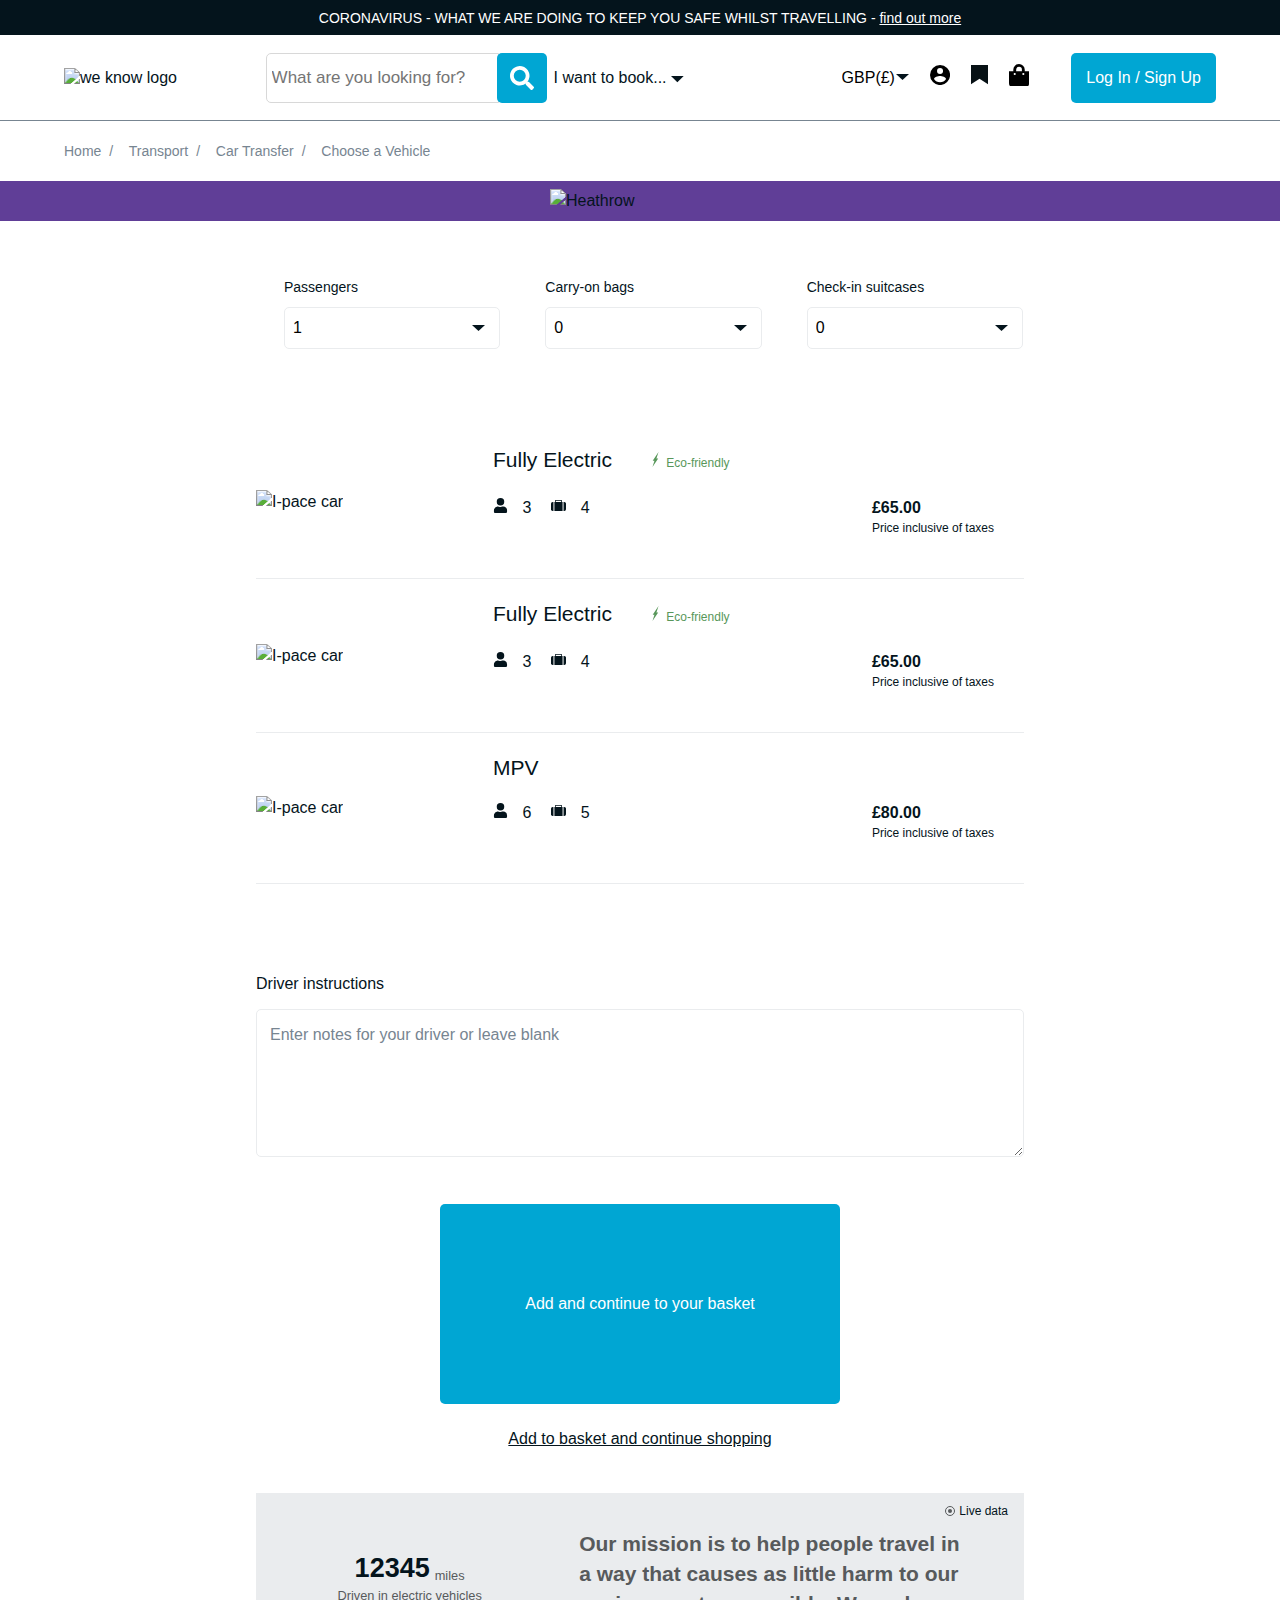
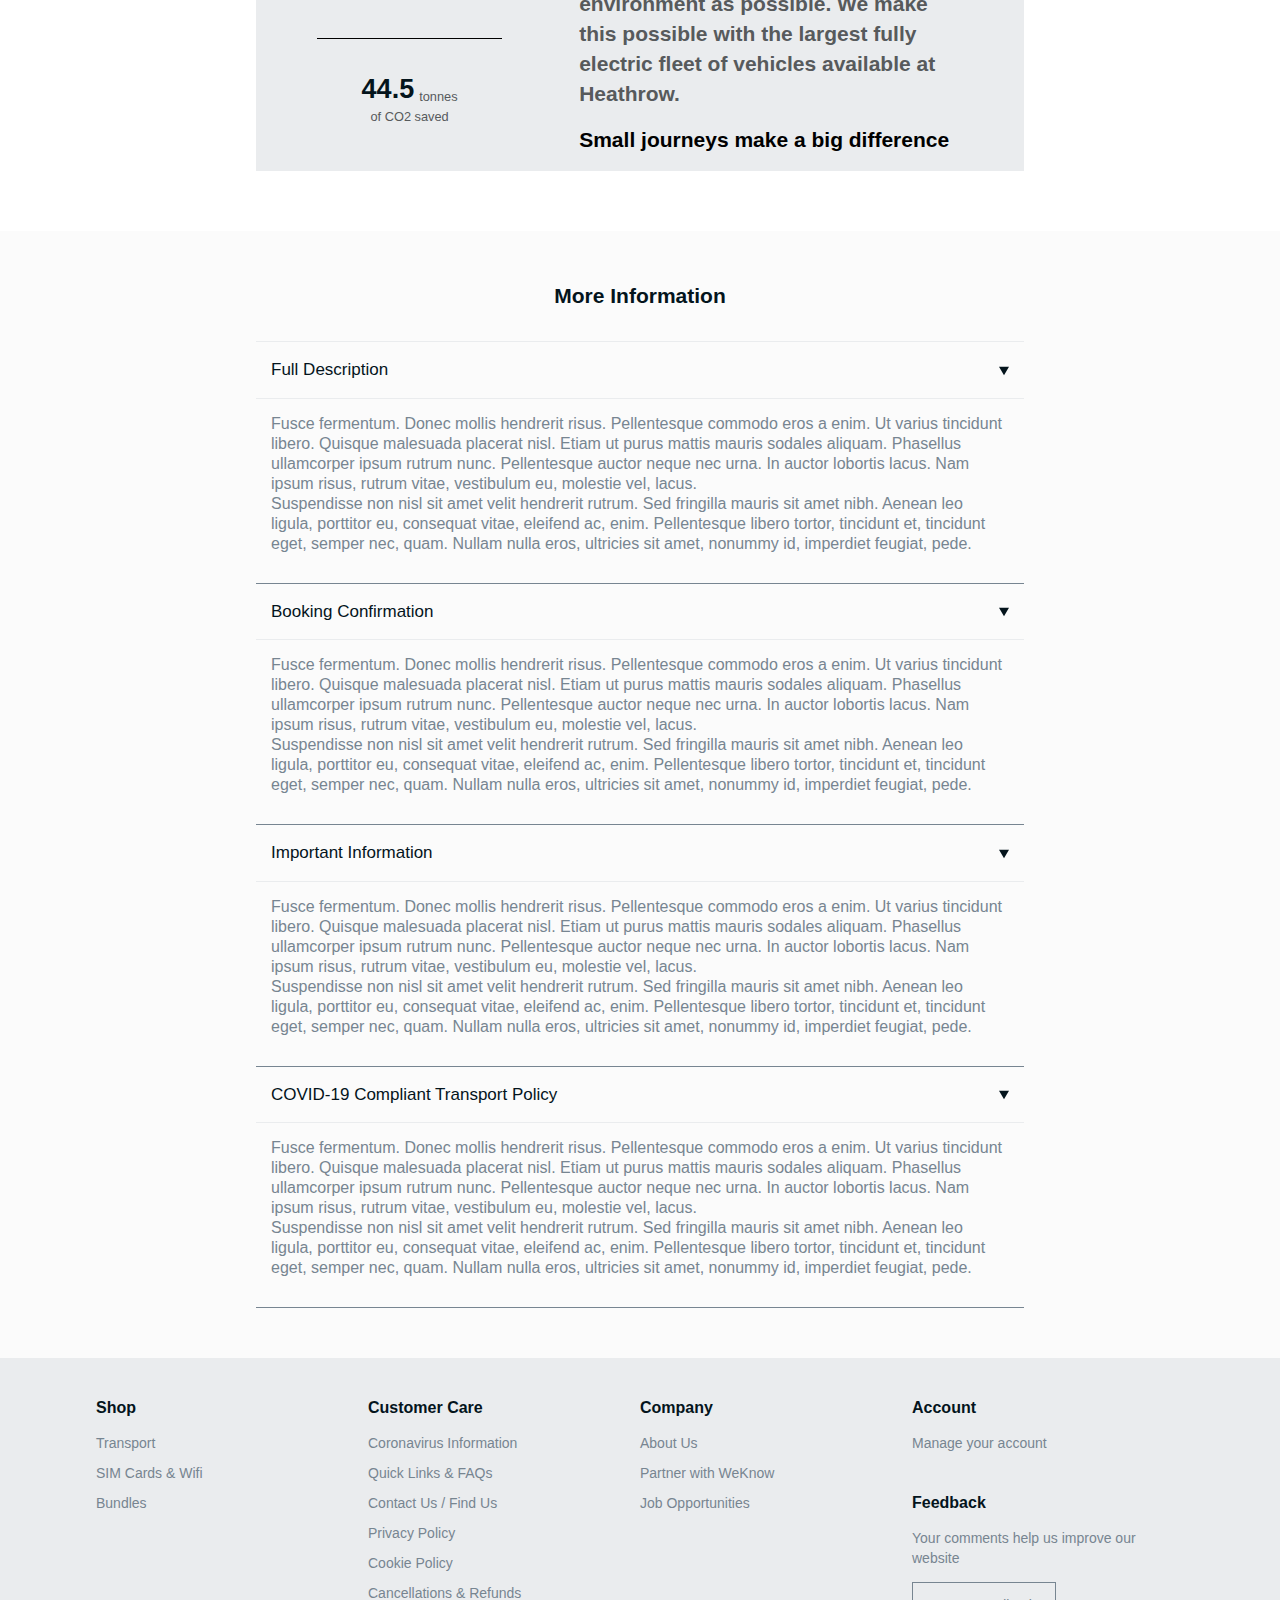
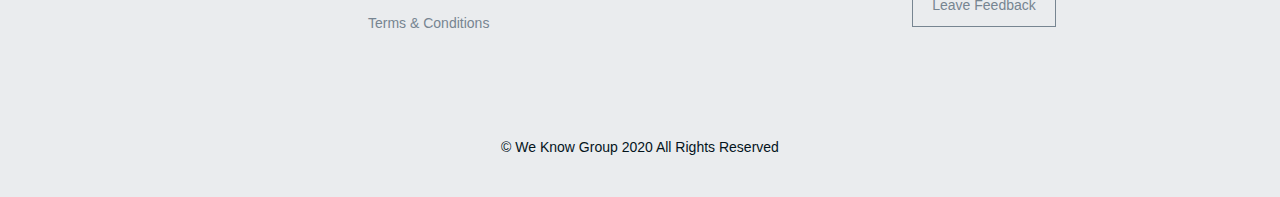
==== commit 6a95abfb: "cart summary & car transfers" ====
--- a/choose-vehicle-edit.html
+++ b/choose-vehicle-edit.html
@@ -1,752 +1,837 @@
 <!DOCTYPE html>
 <html lang="en">
-  <head>
-    <meta charset="UTF-8" />
-    <meta name="viewport" content="width=device-width, initial-scale=1.0" />
-    <!-- prettier-ignore -->
-    <meta name="description" content="Your Friend In The City on We Know London" />
-    <link rel="stylesheet" href="style/style.css" />
-    <title>We Know London | Your Friend In The City</title>
-  </head>
-  <body>
-    <!-- Banner -->
-    <div class="site-banner">
-      <p>
-        CORONAVIRUS - WHAT WE ARE DOING TO KEEP YOU SAFE WHILST TRAVELLING -
-        <a href="#">find out more</a>
-      </p>
+
+<head>
+  <meta charset="UTF-8" />
+  <meta name="viewport" content="width=device-width, initial-scale=1.0" />
+  <!-- prettier-ignore -->
+  <meta name="description" content="Your Friend In The City on We Know London" />
+  <link rel="stylesheet" href="style/style.css" />
+  <title>We Know London | Your Friend In The City</title>
+</head>
+
+<body>
+  <!-- Banner -->
+  <div class="site-banner">
+    <p>
+      CORONAVIRUS - WHAT WE ARE DOING TO KEEP YOU SAFE WHILST TRAVELLING -
+      <a href="#">find out more</a>
+    </p>
+  </div>
+  <!-- Mobile Menu -->
+  <div id="book-menu-mobile" class="book-menu-mobile ">
+    <div class="mobile-nav-header">
+      <div class="search-group">
+        <input type="text" class="search-group__input" placeholder="Search..." />
+
+        <!-- prettier-ignore -->
+        <span class="search-group__icon" aria-hidden="true"><svg xmlns="http://www.w3.org/2000/svg" width="24"
+            height="24.004" viewBox="0 0 24 24.004">
+            <path id="Icon_awesome-search" data-name="Icon awesome-search"
+              d="M23.674,20.753,19,16.079a1.124,1.124,0,0,0-.8-.328h-.764a9.746,9.746,0,1,0-1.688,1.688V18.2a1.124,1.124,0,0,0,.328.8l4.674,4.674a1.12,1.12,0,0,0,1.589,0l1.327-1.327A1.13,1.13,0,0,0,23.674,20.753Zm-13.923-5a6,6,0,1,1,6-6A6,6,0,0,1,9.751,15.751Z"
+              fill="#fff" />
+          </svg>
+        </span>
+      </div>
     </div>
- <!-- Mobile Menu -->
- <div id="book-menu-mobile" class="book-menu-mobile ">
-  <div class="mobile-nav-header">
-    <div class="search-group">
-      <input
-        type="text"
-        class="search-group__input"
-        placeholder="Search..."
-      />
-
-      <!-- prettier-ignore -->
-      <span class="search-group__icon" aria-hidden="true"><svg xmlns="http://www.w3.org/2000/svg" width="24" height="24.004" viewBox="0 0 24 24.004">
-        <path id="Icon_awesome-search" data-name="Icon awesome-search" d="M23.674,20.753,19,16.079a1.124,1.124,0,0,0-.8-.328h-.764a9.746,9.746,0,1,0-1.688,1.688V18.2a1.124,1.124,0,0,0,.328.8l4.674,4.674a1.12,1.12,0,0,0,1.589,0l1.327-1.327A1.13,1.13,0,0,0,23.674,20.753Zm-13.923-5a6,6,0,1,1,6-6A6,6,0,0,1,9.751,15.751Z" fill="#fff"/>
-        </svg>
-      </span>
-    </div>
-  </div>
-  <nav>
-    <ul class="primary-mobile-nav">
-      <!-- prettier-ignore -->
-      <li class="has-submenu"><p class="sub-menu-item">Shop by category <span><i>
-        <svg version="1.1" id="Layer_1" xmlns="http://www.w3.org/2000/svg" xmlns:xlink="http://www.w3.org/1999/xlink" x="0px" y="0px"
-          viewBox="0 0 29.6 29.6" style="enable-background:new 0 0 29.6 29.6;" xml:space="preserve">
-        <rect class="svg_removal" x="14" y="-0.4" class="st0" width="1.5" height="30.3"/>
-        <rect x="-0.4" y="14" class="st0" width="30.3" height="1.5"/>
-        </svg>
-      </i></span></p>  
-        <ul class="submenu">
-          <li> <p  >
-            <a href="./transport.html">Transport</a>
-            <span class="second-levelIcon"><i><?xml version='1.0' encoding='UTF-8'?><svg width='150px' height='263px' viewBox='0 0 150 263' version='1.1' xmlns='http://www.w3.org/2000/svg' xmlns:xlink='http://www.w3.org/1999/xlink'><title>caret right</title><desc>Created with Sketch.</desc><g id='Page-1' stroke='none' stroke-width='1' fill='none' fill-rule='evenodd'><g id='noun_caret-right_1590629' fill='#000000' fill-rule='nonzero'><path d='M18.50061,262.27319 C11.4218239,262.274097 5.03965788,258.010348 2.33060096,251.470454 C-0.378455964,244.930559 1.11920865,237.402704 6.12512,232.3977 L106.88924,131.63597 L6.12512,30.87427 C1.70377969,26.4529297 -0.022950256,20.0086858 1.59537262,13.9690226 C3.21369549,7.92935944 7.93120944,3.21184549 13.9708726,1.59352262 C20.0105358,-0.024800256 26.4547797,1.70192969 30.87612,6.12327 L144.01332,119.26048 C150.846839,126.09581 150.846839,137.17615 144.01332,144.01148 L30.8761,257.14868 C27.59647,260.434492 23.1430775,262.278577 18.50061,262.27319 Z' id='Path'></path></g></g></svg></i></span>
-          </p> 
-            <ul class="submenu-secondLevel">
-              <h3 class="submenu-close-title"> <span><i><?xml version='1.0' encoding='UTF-8'?><svg width='149px' height='263px' viewBox='0 0 149 263' version='1.1' xmlns='http://www.w3.org/2000/svg' xmlns:xlink='http://www.w3.org/1999/xlink'><g id='Page-1' stroke='none' stroke-width='1' fill='none' fill-rule='evenodd'><g id='noun_Caret-left_1590630' fill='#000000' fill-rule='nonzero'><path d='M130.63537,262.27381 C125.992288,262.279842 121.538367,260.434641 118.25989,257.14681 L5.12512,144.00965 C1.84355,140.728131 -2.10863333e-05,136.277405 -2.10863333e-05,131.6366 C-2.10863333e-05,126.995795 1.84355,122.545069 5.12512,119.26355 L118.25987,6.12634 C122.680333,1.70499938 129.123767,-0.0221987222 135.162992,1.59536453 C141.202216,3.21292778 145.919731,7.92950604 147.538492,13.9684098 C149.157253,20.0073136 147.431334,26.4510898 143.01087,30.87243 L42.24914,131.6366 L143.01087,232.40076 C148.015,237.405998 149.511532,244.932696 146.802702,251.4715 C144.093871,258.010304 137.713072,262.27366 130.63538,262.27376 L130.63537,262.27381 Z' id='Path'></path></g></g></svg></i></span> Transport</h3>
-              <li><a href="./car-transfer.html">Car Transfers</a></li>
-              <li><a href="./heatrow-shuttle.html">Heathrow E-shuttle</a></li>
-              <li><a href="./heatrow-express.html">Heathrow Express</a></li>
-              <li><a href="./national-express.html">National Express</a></li>
-              <li><a href="./oyster.html">Visitor Oyster Card</a></li>
-            </ul>
-          </li>
-          <li> <p>      <a href="./sim-card.html">UK SIM Cards</a>          <span class="second-levelIcon"><i><?xml version='1.0' encoding='UTF-8'?><svg width='150px' height='263px' viewBox='0 0 150 263' version='1.1' xmlns='http://www.w3.org/2000/svg' xmlns:xlink='http://www.w3.org/1999/xlink'><title>caret right</title><desc>Created with Sketch.</desc><g id='Page-1' stroke='none' stroke-width='1' fill='none' fill-rule='evenodd'><g id='noun_caret-right_1590629' fill='#000000' fill-rule='nonzero'><path d='M18.50061,262.27319 C11.4218239,262.274097 5.03965788,258.010348 2.33060096,251.470454 C-0.378455964,244.930559 1.11920865,237.402704 6.12512,232.3977 L106.88924,131.63597 L6.12512,30.87427 C1.70377969,26.4529297 -0.022950256,20.0086858 1.59537262,13.9690226 C3.21369549,7.92935944 7.93120944,3.21184549 13.9708726,1.59352262 C20.0105358,-0.024800256 26.4547797,1.70192969 30.87612,6.12327 L144.01332,119.26048 C150.846839,126.09581 150.846839,137.17615 144.01332,144.01148 L30.8761,257.14868 C27.59647,260.434492 23.1430775,262.278577 18.50061,262.27319 Z' id='Path'></path></g></g></svg></i></span>
-          </p> 
-          <ul class="submenu-secondLevel">
-            <h3 class="submenu-close-title"> <span><i><?xml version='1.0' encoding='UTF-8'?><svg width='149px' height='263px' viewBox='0 0 149 263' version='1.1' xmlns='http://www.w3.org/2000/svg' xmlns:xlink='http://www.w3.org/1999/xlink'><g id='Page-1' stroke='none' stroke-width='1' fill='none' fill-rule='evenodd'><g id='noun_Caret-left_1590630' fill='#000000' fill-rule='nonzero'><path d='M130.63537,262.27381 C125.992288,262.279842 121.538367,260.434641 118.25989,257.14681 L5.12512,144.00965 C1.84355,140.728131 -2.10863333e-05,136.277405 -2.10863333e-05,131.6366 C-2.10863333e-05,126.995795 1.84355,122.545069 5.12512,119.26355 L118.25987,6.12634 C122.680333,1.70499938 129.123767,-0.0221987222 135.162992,1.59536453 C141.202216,3.21292778 145.919731,7.92950604 147.538492,13.9684098 C149.157253,20.0073136 147.431334,26.4510898 143.01087,30.87243 L42.24914,131.6366 L143.01087,232.40076 C148.015,237.405998 149.511532,244.932696 146.802702,251.4715 C144.093871,258.010304 137.713072,262.27366 130.63538,262.27376 L130.63537,262.27381 Z' id='Path'></path></g></g></svg></i></span> UK SIM Cards</h3>
-            <li><a href="./EE.html">EE International</a></li>
-            <li><a href="./three.html">3 Mobile</a></li>
-            <li><a href="./lyca.html">Lyca Mobile</a></li>
-          </ul>
-        </li>
-          <li> <p>        <a href="./bundle.html">Bundles</a>        <span class="second-levelIcon"><i><?xml version='1.0' encoding='UTF-8'?><svg width='150px' height='263px' viewBox='0 0 150 263' version='1.1' xmlns='http://www.w3.org/2000/svg' xmlns:xlink='http://www.w3.org/1999/xlink'><title>caret right</title><desc>Created with Sketch.</desc><g id='Page-1' stroke='none' stroke-width='1' fill='none' fill-rule='evenodd'><g id='noun_caret-right_1590629' fill='#000000' fill-rule='nonzero'><path d='M18.50061,262.27319 C11.4218239,262.274097 5.03965788,258.010348 2.33060096,251.470454 C-0.378455964,244.930559 1.11920865,237.402704 6.12512,232.3977 L106.88924,131.63597 L6.12512,30.87427 C1.70377969,26.4529297 -0.022950256,20.0086858 1.59537262,13.9690226 C3.21369549,7.92935944 7.93120944,3.21184549 13.9708726,1.59352262 C20.0105358,-0.024800256 26.4547797,1.70192969 30.87612,6.12327 L144.01332,119.26048 C150.846839,126.09581 150.846839,137.17615 144.01332,144.01148 L30.8761,257.14868 C27.59647,260.434492 23.1430775,262.278577 18.50061,262.27319 Z' id='Path'></path></g></g></svg></i></span>
-          </p> 
-          <ul class="submenu-secondLevel">
-            <h3 class="submenu-close-title"> <span><i><?xml version='1.0' encoding='UTF-8'?><svg width='149px' height='263px' viewBox='0 0 149 263' version='1.1' xmlns='http://www.w3.org/2000/svg' xmlns:xlink='http://www.w3.org/1999/xlink'><g id='Page-1' stroke='none' stroke-width='1' fill='none' fill-rule='evenodd'><g id='noun_Caret-left_1590630' fill='#000000' fill-rule='nonzero'><path d='M130.63537,262.27381 C125.992288,262.279842 121.538367,260.434641 118.25989,257.14681 L5.12512,144.00965 C1.84355,140.728131 -2.10863333e-05,136.277405 -2.10863333e-05,131.6366 C-2.10863333e-05,126.995795 1.84355,122.545069 5.12512,119.26355 L118.25987,6.12634 C122.680333,1.70499938 129.123767,-0.0221987222 135.162992,1.59536453 C141.202216,3.21292778 145.919731,7.92950604 147.538492,13.9684098 C149.157253,20.0073136 147.431334,26.4510898 143.01087,30.87243 L42.24914,131.6366 L143.01087,232.40076 C148.015,237.405998 149.511532,244.932696 146.802702,251.4715 C144.093871,258.010304 137.713072,262.27366 130.63538,262.27376 L130.63537,262.27381 Z' id='Path'></path></g></g></svg></i></span> Bundles</h3>
-            <li><a href="#">Big Bus & London Pass</a></li>
-            <li><a href="./heatrow-three.html">Heathrow Express & Unlimited SIM Card</a></li>
-            <li><a href="#">Visitor Oyster card & 12GB SIM Card</a></li>
-            <li><a href="#">Visitor Oyster card & London Pass</a></li>
-          </ul>
-        </li>
-        </ul>
-      </li>
-      <!-- prettier-ignore -->
-      <li><a href="./account-bucket.html">Your bucket list <span><i><?xml version='1.0' encoding='UTF-8'?><svg width='150px' height='263px' viewBox='0 0 150 263' version='1.1' xmlns='http://www.w3.org/2000/svg' xmlns:xlink='http://www.w3.org/1999/xlink'><title>caret right</title><desc>Created with Sketch.</desc><g id='Page-1' stroke='none' stroke-width='1' fill='none' fill-rule='evenodd'><g id='noun_caret-right_1590629' fill='#000000' fill-rule='nonzero'><path d='M18.50061,262.27319 C11.4218239,262.274097 5.03965788,258.010348 2.33060096,251.470454 C-0.378455964,244.930559 1.11920865,237.402704 6.12512,232.3977 L106.88924,131.63597 L6.12512,30.87427 C1.70377969,26.4529297 -0.022950256,20.0086858 1.59537262,13.9690226 C3.21369549,7.92935944 7.93120944,3.21184549 13.9708726,1.59352262 C20.0105358,-0.024800256 26.4547797,1.70192969 30.87612,6.12327 L144.01332,119.26048 C150.846839,126.09581 150.846839,137.17615 144.01332,144.01148 L30.8761,257.14868 C27.59647,260.434492 23.1430775,262.278577 18.50061,262.27319 Z' id='Path'></path></g></g></svg></i></span></a></li>
-      <!-- prettier-ignore -->
-      <li class="has-submenu"><p class="sub-menu-item">Change currency (GBP £) <span><i>
-        <svg version="1.1" id="Layer_1" xmlns="http://www.w3.org/2000/svg" xmlns:xlink="http://www.w3.org/1999/xlink" x="0px" y="0px"
-        viewBox="0 0 29.6 29.6" style="enable-background:new 0 0 29.6 29.6;" xml:space="preserve">
-      <rect class="svg_removal" x="14" y="-0.4" class="st0" width="1.5" height="30.3"/>
-      <rect x="-0.4" y="14" class="st0" width="30.3" height="1.5"/>
-      </svg>
-      </i></span></p> 
-        <ul class="submenu">
-          <li>GBP</li>
-          <li>EUR</li>
-          <li>USD</li>
-        </ul>
-      </li>
-      <!-- prettier-ignore -->
-      <li><svg xmlns="http://www.w3.org/2000/svg" width="20.072" height="22.939" viewBox="0 0 20.072 22.939">
-        <path id="Icon_awesome-shopping-bag" data-name="Icon awesome-shopping-bag" d="M15.771,7.169V5.735a5.735,5.735,0,1,0-11.47,0V7.169H0V19.355a3.584,3.584,0,0,0,3.584,3.584h12.9a3.584,3.584,0,0,0,3.584-3.584V7.169Zm-8.6-1.434a2.867,2.867,0,1,1,5.735,0V7.169H7.169Zm7.169,5.376a1.075,1.075,0,1,1,1.075-1.075A1.075,1.075,0,0,1,14.337,11.111Zm-8.6,0A1.075,1.075,0,1,1,6.81,10.036,1.075,1.075,0,0,1,5.735,11.111Z"/>
-        </svg><a href="./secure-checkout.html">Checkout <span><i><?xml version='1.0' encoding='UTF-8'?><svg width='150px' height='263px' viewBox='0 0 150 263' version='1.1' xmlns='http://www.w3.org/2000/svg' xmlns:xlink='http://www.w3.org/1999/xlink'><title>caret right</title><desc>Created with Sketch.</desc><g id='Page-1' stroke='none' stroke-width='1' fill='none' fill-rule='evenodd'><g id='noun_caret-right_1590629' fill='#000000' fill-rule='nonzero'><path d='M18.50061,262.27319 C11.4218239,262.274097 5.03965788,258.010348 2.33060096,251.470454 C-0.378455964,244.930559 1.11920865,237.402704 6.12512,232.3977 L106.88924,131.63597 L6.12512,30.87427 C1.70377969,26.4529297 -0.022950256,20.0086858 1.59537262,13.9690226 C3.21369549,7.92935944 7.93120944,3.21184549 13.9708726,1.59352262 C20.0105358,-0.024800256 26.4547797,1.70192969 30.87612,6.12327 L144.01332,119.26048 C150.846839,126.09581 150.846839,137.17615 144.01332,144.01148 L30.8761,257.14868 C27.59647,260.434492 23.1430775,262.278577 18.50061,262.27319 Z' id='Path'></path></g></g></svg></i></span></a></li>
-    </ul>
-    <ul class="secondary-mobile-nav">
-      <li><a href="./quick-links.html">Quick links & FAQs</a></li>
-      <li><a href="./contact.html">Contact us / find us</a></li>
-    </ul>
-  </nav>
-  <div class="mobile-nav-footer">
-    <a href="./signin-create.html">Log in / Sign up</a>
-  </div>
-</div>
-<!-- Header -->
-<header>
-  <div class="header-inner content-block">
-    <div class="header-item__logo header-item">
-      <a href="index.html"
-        ><img src="images/logo.png" alt="we know logo"
-      /></a>
-    </div>
-
-    <!-- MOBILE HAMBURGER AND MENU -->
-    <div class="header-item header-item__mobile">
-      <div class="hamburger" id="hamburger-6">
-        <span class="line"></span>
-        <span class="line"></span>
-        <span class="line"></span>
-      </div>
-    </div>
-
-    <div class="header-item header-item__search">
-      <div class="search-group">
-        <input
-          type="text"
-          class="search-group__input"
-          placeholder="What are you looking for?"
-        />
-        <span class="search-group__btn">
-          <!-- prettier-ignore -->
-          <i class="search-group__icon" aria-hidden="true"><svg xmlns="http://www.w3.org/2000/svg" width="24" height="24.004" viewBox="0 0 24 24.004">
-    <path id="Icon_awesome-search" data-name="Icon awesome-search" d="M23.674,20.753,19,16.079a1.124,1.124,0,0,0-.8-.328h-.764a9.746,9.746,0,1,0-1.688,1.688V18.2a1.124,1.124,0,0,0,.328.8l4.674,4.674a1.12,1.12,0,0,0,1.589,0l1.327-1.327A1.13,1.13,0,0,0,23.674,20.753Zm-13.923-5a6,6,0,1,1,6-6A6,6,0,0,1,9.751,15.751Z" fill="#fff"/>
-  </svg>
-  </i>
-        </span>
-      </div>
-    </div>
-    <div class="header-item header-item__nav">
-      <div id="book-menu-button" class="main-nav">
-        <p class="main-nav__control">
-          I want to book...<span>
-            <!-- prettier-ignore -->
-            <svg xmlns="http://www.w3.org/2000/svg" width="12.728" height="6.364" viewBox="0 0 12.728 6.364">
-  <path id="Path_782" data-name="Path 782" d="M803.324,49.98l-6.364,6.364L790.6,49.98Z" transform="translate(-790.596 -49.98)" fill="#04141c"/>
-</svg>
-          </span>
-        </p>
-        <div id="book-menu" class="book-menu ">
-          <div class="book-menu__inner">
-            <div class="book-menu__item">
-              <a href="./transport.html" class="book-menu__title"
-                >TRANSPORT</a
-              >
-              <ul class="book-menu__nav">
-                <li>
-                  <a href="./car-transfer.html">Private Car Tranasfers</a>
-                </li>
-                <li>
-                  <a href="./heatrow-shuttle.html">Heathrow E-shuttle</a>
-                </li>
-                <li>
-                  <a href="./heatrow-express.html">Heathrow Express</a>
-                </li>
-                <li>
-                  <a href="./national-express.html">National Express</a>
-                </li>
+    <nav>
+      <ul class="primary-mobile-nav">
+        <!-- prettier-ignore -->
+        <li class="has-submenu">
+          <p class="sub-menu-item">Shop by category <span><i>
+                <svg version="1.1" id="Layer_1" xmlns="http://www.w3.org/2000/svg"
+                  xmlns:xlink="http://www.w3.org/1999/xlink" x="0px" y="0px" viewBox="0 0 29.6 29.6"
+                  style="enable-background:new 0 0 29.6 29.6;" xml:space="preserve">
+                  <rect class="svg_removal" x="14" y="-0.4" class="st0" width="1.5" height="30.3" />
+                  <rect x="-0.4" y="14" class="st0" width="30.3" height="1.5" />
+                </svg>
+              </i></span></p>
+          <ul class="submenu">
+            <li>
+              <p>
+                <a href="./transport.html">Transport</a>
+                <span class="second-levelIcon"><i>
+                    <?xml version='1.0' encoding='UTF-8'?><svg width='150px' height='263px' viewBox='0 0 150 263'
+                      version='1.1' xmlns='http://www.w3.org/2000/svg' xmlns:xlink='http://www.w3.org/1999/xlink'>
+                      <title>caret right</title>
+                      <desc>Created with Sketch.</desc>
+                      <g id='Page-1' stroke='none' stroke-width='1' fill='none' fill-rule='evenodd'>
+                        <g id='noun_caret-right_1590629' fill='#000000' fill-rule='nonzero'>
+                          <path
+                            d='M18.50061,262.27319 C11.4218239,262.274097 5.03965788,258.010348 2.33060096,251.470454 C-0.378455964,244.930559 1.11920865,237.402704 6.12512,232.3977 L106.88924,131.63597 L6.12512,30.87427 C1.70377969,26.4529297 -0.022950256,20.0086858 1.59537262,13.9690226 C3.21369549,7.92935944 7.93120944,3.21184549 13.9708726,1.59352262 C20.0105358,-0.024800256 26.4547797,1.70192969 30.87612,6.12327 L144.01332,119.26048 C150.846839,126.09581 150.846839,137.17615 144.01332,144.01148 L30.8761,257.14868 C27.59647,260.434492 23.1430775,262.278577 18.50061,262.27319 Z'
+                            id='Path'></path>
+                        </g>
+                      </g>
+                    </svg></i></span>
+              </p>
+              <ul class="submenu-secondLevel">
+                <h3 class="submenu-close-title"> <span><i>
+                      <?xml version='1.0' encoding='UTF-8'?><svg width='149px' height='263px' viewBox='0 0 149 263'
+                        version='1.1' xmlns='http://www.w3.org/2000/svg' xmlns:xlink='http://www.w3.org/1999/xlink'>
+                        <g id='Page-1' stroke='none' stroke-width='1' fill='none' fill-rule='evenodd'>
+                          <g id='noun_Caret-left_1590630' fill='#000000' fill-rule='nonzero'>
+                            <path
+                              d='M130.63537,262.27381 C125.992288,262.279842 121.538367,260.434641 118.25989,257.14681 L5.12512,144.00965 C1.84355,140.728131 -2.10863333e-05,136.277405 -2.10863333e-05,131.6366 C-2.10863333e-05,126.995795 1.84355,122.545069 5.12512,119.26355 L118.25987,6.12634 C122.680333,1.70499938 129.123767,-0.0221987222 135.162992,1.59536453 C141.202216,3.21292778 145.919731,7.92950604 147.538492,13.9684098 C149.157253,20.0073136 147.431334,26.4510898 143.01087,30.87243 L42.24914,131.6366 L143.01087,232.40076 C148.015,237.405998 149.511532,244.932696 146.802702,251.4715 C144.093871,258.010304 137.713072,262.27366 130.63538,262.27376 L130.63537,262.27381 Z'
+                              id='Path'></path>
+                          </g>
+                        </g>
+                      </svg></i></span> Transport</h3>
+                <li><a href="./car-transfer.html">Car Transfers</a></li>
+                <li><a href="./heatrow-shuttle.html">Heathrow E-shuttle</a></li>
+                <li><a href="./heatrow-express.html">Heathrow Express</a></li>
+                <li><a href="./national-express.html">National Express</a></li>
                 <li><a href="./oyster.html">Visitor Oyster Card</a></li>
               </ul>
-            </div>
-            <div class="book-menu__item">
-              <a href="./sim-card.html" class="book-menu__title"
-                >UK SIM CARDS</a
-              >
-              <ul class="book-menu__nav">
+            </li>
+            <li>
+              <p> <a href="./sim-card.html">UK SIM Cards</a> <span class="second-levelIcon"><i>
+                    <?xml version='1.0' encoding='UTF-8'?><svg width='150px' height='263px' viewBox='0 0 150 263'
+                      version='1.1' xmlns='http://www.w3.org/2000/svg' xmlns:xlink='http://www.w3.org/1999/xlink'>
+                      <title>caret right</title>
+                      <desc>Created with Sketch.</desc>
+                      <g id='Page-1' stroke='none' stroke-width='1' fill='none' fill-rule='evenodd'>
+                        <g id='noun_caret-right_1590629' fill='#000000' fill-rule='nonzero'>
+                          <path
+                            d='M18.50061,262.27319 C11.4218239,262.274097 5.03965788,258.010348 2.33060096,251.470454 C-0.378455964,244.930559 1.11920865,237.402704 6.12512,232.3977 L106.88924,131.63597 L6.12512,30.87427 C1.70377969,26.4529297 -0.022950256,20.0086858 1.59537262,13.9690226 C3.21369549,7.92935944 7.93120944,3.21184549 13.9708726,1.59352262 C20.0105358,-0.024800256 26.4547797,1.70192969 30.87612,6.12327 L144.01332,119.26048 C150.846839,126.09581 150.846839,137.17615 144.01332,144.01148 L30.8761,257.14868 C27.59647,260.434492 23.1430775,262.278577 18.50061,262.27319 Z'
+                            id='Path'></path>
+                        </g>
+                      </g>
+                    </svg></i></span>
+              </p>
+              <ul class="submenu-secondLevel">
+                <h3 class="submenu-close-title"> <span><i>
+                      <?xml version='1.0' encoding='UTF-8'?><svg width='149px' height='263px' viewBox='0 0 149 263'
+                        version='1.1' xmlns='http://www.w3.org/2000/svg' xmlns:xlink='http://www.w3.org/1999/xlink'>
+                        <g id='Page-1' stroke='none' stroke-width='1' fill='none' fill-rule='evenodd'>
+                          <g id='noun_Caret-left_1590630' fill='#000000' fill-rule='nonzero'>
+                            <path
+                              d='M130.63537,262.27381 C125.992288,262.279842 121.538367,260.434641 118.25989,257.14681 L5.12512,144.00965 C1.84355,140.728131 -2.10863333e-05,136.277405 -2.10863333e-05,131.6366 C-2.10863333e-05,126.995795 1.84355,122.545069 5.12512,119.26355 L118.25987,6.12634 C122.680333,1.70499938 129.123767,-0.0221987222 135.162992,1.59536453 C141.202216,3.21292778 145.919731,7.92950604 147.538492,13.9684098 C149.157253,20.0073136 147.431334,26.4510898 143.01087,30.87243 L42.24914,131.6366 L143.01087,232.40076 C148.015,237.405998 149.511532,244.932696 146.802702,251.4715 C144.093871,258.010304 137.713072,262.27366 130.63538,262.27376 L130.63537,262.27381 Z'
+                              id='Path'></path>
+                          </g>
+                        </g>
+                      </svg></i></span> UK SIM Cards</h3>
                 <li><a href="./EE.html">EE International</a></li>
                 <li><a href="./three.html">3 Mobile</a></li>
                 <li><a href="./lyca.html">Lyca Mobile</a></li>
               </ul>
-            </div>
-            <div class="book-menu__item">
-              <a href="./bundle.html" class="book-menu__title">BUNDLES</a>
-              <ul class="book-menu__nav">
+            </li>
+            <li>
+              <p> <a href="./bundle.html">Bundles</a> <span class="second-levelIcon"><i>
+                    <?xml version='1.0' encoding='UTF-8'?><svg width='150px' height='263px' viewBox='0 0 150 263'
+                      version='1.1' xmlns='http://www.w3.org/2000/svg' xmlns:xlink='http://www.w3.org/1999/xlink'>
+                      <title>caret right</title>
+                      <desc>Created with Sketch.</desc>
+                      <g id='Page-1' stroke='none' stroke-width='1' fill='none' fill-rule='evenodd'>
+                        <g id='noun_caret-right_1590629' fill='#000000' fill-rule='nonzero'>
+                          <path
+                            d='M18.50061,262.27319 C11.4218239,262.274097 5.03965788,258.010348 2.33060096,251.470454 C-0.378455964,244.930559 1.11920865,237.402704 6.12512,232.3977 L106.88924,131.63597 L6.12512,30.87427 C1.70377969,26.4529297 -0.022950256,20.0086858 1.59537262,13.9690226 C3.21369549,7.92935944 7.93120944,3.21184549 13.9708726,1.59352262 C20.0105358,-0.024800256 26.4547797,1.70192969 30.87612,6.12327 L144.01332,119.26048 C150.846839,126.09581 150.846839,137.17615 144.01332,144.01148 L30.8761,257.14868 C27.59647,260.434492 23.1430775,262.278577 18.50061,262.27319 Z'
+                            id='Path'></path>
+                        </g>
+                      </g>
+                    </svg></i></span>
+              </p>
+              <ul class="submenu-secondLevel">
+                <h3 class="submenu-close-title"> <span><i>
+                      <?xml version='1.0' encoding='UTF-8'?><svg width='149px' height='263px' viewBox='0 0 149 263'
+                        version='1.1' xmlns='http://www.w3.org/2000/svg' xmlns:xlink='http://www.w3.org/1999/xlink'>
+                        <g id='Page-1' stroke='none' stroke-width='1' fill='none' fill-rule='evenodd'>
+                          <g id='noun_Caret-left_1590630' fill='#000000' fill-rule='nonzero'>
+                            <path
+                              d='M130.63537,262.27381 C125.992288,262.279842 121.538367,260.434641 118.25989,257.14681 L5.12512,144.00965 C1.84355,140.728131 -2.10863333e-05,136.277405 -2.10863333e-05,131.6366 C-2.10863333e-05,126.995795 1.84355,122.545069 5.12512,119.26355 L118.25987,6.12634 C122.680333,1.70499938 129.123767,-0.0221987222 135.162992,1.59536453 C141.202216,3.21292778 145.919731,7.92950604 147.538492,13.9684098 C149.157253,20.0073136 147.431334,26.4510898 143.01087,30.87243 L42.24914,131.6366 L143.01087,232.40076 C148.015,237.405998 149.511532,244.932696 146.802702,251.4715 C144.093871,258.010304 137.713072,262.27366 130.63538,262.27376 L130.63537,262.27381 Z'
+                              id='Path'></path>
+                          </g>
+                        </g>
+                      </svg></i></span> Bundles</h3>
                 <li><a href="#">Big Bus & London Pass</a></li>
-                <li>
-                  <a href="./heatrow-three.html"
-                    >Heathrow Express & Unlimited SIM Card</a
-                  >
-                </li>
+                <li><a href="./heatrow-three.html">Heathrow Express & Unlimited SIM Card</a></li>
                 <li><a href="#">Visitor Oyster card & 12GB SIM Card</a></li>
                 <li><a href="#">Visitor Oyster card & London Pass</a></li>
               </ul>
-            </div>
-            <div class="book-menu__image">
-              <img
-                src="./images/reward-banner.jpg"
-                alt="Heathrow rewards"
-              />
-            </div>
-          </div>
-        </div>
-      </div>
-    </div>
-    <div class="header-item header-item__user">
-      <ul class="user-interaction">
-        <li class="nav-item">
-          <select name="currency" id="currency">
-            <option value="GBP">GBP(£)</option>
-            <option value="USD">USD($)</option>
-            <option value="EUR">EUR(€)</option>
-          </select>
+            </li>
+          </ul>
         </li>
-        <li class="nav-item">
-          <!-- prettier-ignore -->
-          <a href="./signin-create.html"><svg xmlns="http://www.w3.org/2000/svg" width="20.072" height="20.072" viewBox="0 0 20.072 20.072">
-  <path id="Icon_material-account-circle" data-name="Icon material-account-circle" d="M13.036,3A10.036,10.036,0,1,0,23.072,13.036,10.04,10.04,0,0,0,13.036,3Zm0,3.011a3.011,3.011,0,1,1-3.011,3.011A3.007,3.007,0,0,1,13.036,6.011Zm0,14.251A7.226,7.226,0,0,1,7.014,17.03c.03-2,4.014-3.091,6.022-3.091s5.991,1.094,6.022,3.091a7.226,7.226,0,0,1-6.022,3.232Z" transform="translate(-3 -3)"/>
-  </svg></a>
+        <!-- prettier-ignore -->
+        <li><a href="./account-bucket.html">Your bucket list <span><i>
+                <?xml version='1.0' encoding='UTF-8'?><svg width='150px' height='263px' viewBox='0 0 150 263'
+                  version='1.1' xmlns='http://www.w3.org/2000/svg' xmlns:xlink='http://www.w3.org/1999/xlink'>
+                  <title>caret right</title>
+                  <desc>Created with Sketch.</desc>
+                  <g id='Page-1' stroke='none' stroke-width='1' fill='none' fill-rule='evenodd'>
+                    <g id='noun_caret-right_1590629' fill='#000000' fill-rule='nonzero'>
+                      <path
+                        d='M18.50061,262.27319 C11.4218239,262.274097 5.03965788,258.010348 2.33060096,251.470454 C-0.378455964,244.930559 1.11920865,237.402704 6.12512,232.3977 L106.88924,131.63597 L6.12512,30.87427 C1.70377969,26.4529297 -0.022950256,20.0086858 1.59537262,13.9690226 C3.21369549,7.92935944 7.93120944,3.21184549 13.9708726,1.59352262 C20.0105358,-0.024800256 26.4547797,1.70192969 30.87612,6.12327 L144.01332,119.26048 C150.846839,126.09581 150.846839,137.17615 144.01332,144.01148 L30.8761,257.14868 C27.59647,260.434492 23.1430775,262.278577 18.50061,262.27319 Z'
+                        id='Path'></path>
+                    </g>
+                  </g>
+                </svg></i></span></a></li>
+        <!-- prettier-ignore -->
+        <li class="has-submenu">
+          <p class="sub-menu-item">Change currency (GBP £) <span><i>
+                <svg version="1.1" id="Layer_1" xmlns="http://www.w3.org/2000/svg"
+                  xmlns:xlink="http://www.w3.org/1999/xlink" x="0px" y="0px" viewBox="0 0 29.6 29.6"
+                  style="enable-background:new 0 0 29.6 29.6;" xml:space="preserve">
+                  <rect class="svg_removal" x="14" y="-0.4" class="st0" width="1.5" height="30.3" />
+                  <rect x="-0.4" y="14" class="st0" width="30.3" height="1.5" />
+                </svg>
+              </i></span></p>
+          <ul class="submenu">
+            <li>GBP</li>
+            <li>EUR</li>
+            <li>USD</li>
+          </ul>
         </li>
-        <li class="nav-item">
-          <!-- prettier-ignore -->
-          <a href="#"><svg xmlns="http://www.w3.org/2000/svg" width="17.042" height="19.216" viewBox="0 0 17.042 19.216">
-  <path id="Path_710" data-name="Path 710" d="M3185.374-2723.392l-8.521-5.523-8.521,5.523v-19.216h17.042Z" transform="translate(-3168.331 2742.608)" fill="#071115"/>
-  </svg></a>
-        </li>
-        <li class="nav-item">
-          <!-- prettier-ignore -->
-          <a href="./cart.html"><svg xmlns="http://www.w3.org/2000/svg" width="20.072" height="22.939" viewBox="0 0 20.072 22.939">
-  <path id="Icon_awesome-shopping-bag" data-name="Icon awesome-shopping-bag" d="M15.771,7.169V5.735a5.735,5.735,0,1,0-11.47,0V7.169H0V19.355a3.584,3.584,0,0,0,3.584,3.584h12.9a3.584,3.584,0,0,0,3.584-3.584V7.169Zm-8.6-1.434a2.867,2.867,0,1,1,5.735,0V7.169H7.169Zm7.169,5.376a1.075,1.075,0,1,1,1.075-1.075A1.075,1.075,0,0,1,14.337,11.111Zm-8.6,0A1.075,1.075,0,1,1,6.81,10.036,1.075,1.075,0,0,1,5.735,11.111Z"/>
-  </svg></a>
-        </li>
+        <!-- prettier-ignore -->
+        <li><svg xmlns="http://www.w3.org/2000/svg" width="20.072" height="22.939" viewBox="0 0 20.072 22.939">
+            <path id="Icon_awesome-shopping-bag" data-name="Icon awesome-shopping-bag"
+              d="M15.771,7.169V5.735a5.735,5.735,0,1,0-11.47,0V7.169H0V19.355a3.584,3.584,0,0,0,3.584,3.584h12.9a3.584,3.584,0,0,0,3.584-3.584V7.169Zm-8.6-1.434a2.867,2.867,0,1,1,5.735,0V7.169H7.169Zm7.169,5.376a1.075,1.075,0,1,1,1.075-1.075A1.075,1.075,0,0,1,14.337,11.111Zm-8.6,0A1.075,1.075,0,1,1,6.81,10.036,1.075,1.075,0,0,1,5.735,11.111Z" />
+          </svg><a href="./secure-checkout.html">Checkout <span><i>
+                <?xml version='1.0' encoding='UTF-8'?><svg width='150px' height='263px' viewBox='0 0 150 263'
+                  version='1.1' xmlns='http://www.w3.org/2000/svg' xmlns:xlink='http://www.w3.org/1999/xlink'>
+                  <title>caret right</title>
+                  <desc>Created with Sketch.</desc>
+                  <g id='Page-1' stroke='none' stroke-width='1' fill='none' fill-rule='evenodd'>
+                    <g id='noun_caret-right_1590629' fill='#000000' fill-rule='nonzero'>
+                      <path
+                        d='M18.50061,262.27319 C11.4218239,262.274097 5.03965788,258.010348 2.33060096,251.470454 C-0.378455964,244.930559 1.11920865,237.402704 6.12512,232.3977 L106.88924,131.63597 L6.12512,30.87427 C1.70377969,26.4529297 -0.022950256,20.0086858 1.59537262,13.9690226 C3.21369549,7.92935944 7.93120944,3.21184549 13.9708726,1.59352262 C20.0105358,-0.024800256 26.4547797,1.70192969 30.87612,6.12327 L144.01332,119.26048 C150.846839,126.09581 150.846839,137.17615 144.01332,144.01148 L30.8761,257.14868 C27.59647,260.434492 23.1430775,262.278577 18.50061,262.27319 Z'
+                        id='Path'></path>
+                    </g>
+                  </g>
+                </svg></i></span></a></li>
       </ul>
-      <div class="btn__wrapper">
-        <a href="./signin-create.html" class="btn user-login"
-          >Log In / Sign Up</a
-        >
-      </div>
+      <ul class="secondary-mobile-nav">
+        <li><a href="./quick-links.html">Quick links & FAQs</a></li>
+        <li><a href="./contact.html">Contact us / find us</a></li>
+      </ul>
+    </nav>
+    <div class="mobile-nav-footer">
+      <a href="./signin-create.html">Log in / Sign up</a>
     </div>
   </div>
-</header>
-
-    <!-- BREADCRUMB -->
-    <section class="site-breadcrumb">
-      <div class="content-block">
-        <nav aria-label="breadcrumb">
-          <ol class="breadcrumb">
-            <li class="breadcrumb-item"><a href="./index.html">Home</a></li>
-            <li class="breadcrumb-item">
-              <a href="./transport.html">Transport</a>
-            </li>
-            <li class="breadcrumb-item">
-              <a href="./car-transfer.html">Car Transfer</a>
-            </li>
-            <li class="breadcrumb-item active" aria-current="page">
-              Choose a Vehicle
-            </li>
-          </ol>
-        </nav>
-      </div>
-    </section>
-
-    <!-- ADDs -->
-    <section class="purple-adds">
-      <img class="img-fluid" src="./images/adds-heatrow.png" alt="Heathrow" />
-    </section>
-
-    <!-- MAIN SECTION -->
-    <section class="chooseVehicle-main content-block__small">
-      <div class="chooseVehicle-main__booking">
-        <div class="booking-grid">
-          <div class="swap">
+  <!-- Header -->
+  <header>
+    <div class="header-inner content-block">
+      <div class="header-item__logo header-item">
+        <a href="index.html"><img src="images/logo.png" alt="we know logo" /></a>
+      </div>
+
+      <!-- MOBILE HAMBURGER AND MENU -->
+      <div class="header-item header-item__mobile">
+        <div class="hamburger" id="hamburger-6">
+          <span class="line"></span>
+          <span class="line"></span>
+          <span class="line"></span>
+        </div>
+      </div>
+
+      <div class="header-item header-item__search">
+        <div class="search-group">
+          <input type="text" class="search-group__input" placeholder="What are you looking for?" />
+          <span class="search-group__btn">
             <!-- prettier-ignore -->
-            <?xml version="1.0" encoding="utf-8"?>
+            <i class="search-group__icon" aria-hidden="true"><svg xmlns="http://www.w3.org/2000/svg" width="24"
+                height="24.004" viewBox="0 0 24 24.004">
+                <path id="Icon_awesome-search" data-name="Icon awesome-search"
+                  d="M23.674,20.753,19,16.079a1.124,1.124,0,0,0-.8-.328h-.764a9.746,9.746,0,1,0-1.688,1.688V18.2a1.124,1.124,0,0,0,.328.8l4.674,4.674a1.12,1.12,0,0,0,1.589,0l1.327-1.327A1.13,1.13,0,0,0,23.674,20.753Zm-13.923-5a6,6,0,1,1,6-6A6,6,0,0,1,9.751,15.751Z"
+                  fill="#fff" />
+              </svg>
+            </i>
+          </span>
+        </div>
+      </div>
+      <div class="header-item header-item__nav">
+        <div id="book-menu-button" class="main-nav">
+          <p class="main-nav__control">
+            I want to book...<span>
+              <!-- prettier-ignore -->
+              <svg xmlns="http://www.w3.org/2000/svg" width="12.728" height="6.364" viewBox="0 0 12.728 6.364">
+                <path id="Path_782" data-name="Path 782" d="M803.324,49.98l-6.364,6.364L790.6,49.98Z"
+                  transform="translate(-790.596 -49.98)" fill="#04141c" />
+              </svg>
+            </span>
+          </p>
+          <div id="book-menu" class="book-menu ">
+            <div class="book-menu__inner">
+              <div class="book-menu__item">
+                <a href="./transport.html" class="book-menu__title">TRANSPORT</a>
+                <ul class="book-menu__nav">
+                  <li>
+                    <a href="./car-transfer.html">Private Car Tranasfers</a>
+                  </li>
+                  <li>
+                    <a href="./heatrow-shuttle.html">Heathrow E-shuttle</a>
+                  </li>
+                  <li>
+                    <a href="./heatrow-express.html">Heathrow Express</a>
+                  </li>
+                  <li>
+                    <a href="./national-express.html">National Express</a>
+                  </li>
+                  <li><a href="./oyster.html">Visitor Oyster Card</a></li>
+                </ul>
+              </div>
+              <div class="book-menu__item">
+                <a href="./sim-card.html" class="book-menu__title">UK SIM CARDS</a>
+                <ul class="book-menu__nav">
+                  <li><a href="./EE.html">EE International</a></li>
+                  <li><a href="./three.html">3 Mobile</a></li>
+                  <li><a href="./lyca.html">Lyca Mobile</a></li>
+                </ul>
+              </div>
+              <div class="book-menu__item">
+                <a href="./bundle.html" class="book-menu__title">BUNDLES</a>
+                <ul class="book-menu__nav">
+                  <li><a href="#">Big Bus & London Pass</a></li>
+                  <li>
+                    <a href="./heatrow-three.html">Heathrow Express & Unlimited SIM Card</a>
+                  </li>
+                  <li><a href="#">Visitor Oyster card & 12GB SIM Card</a></li>
+                  <li><a href="#">Visitor Oyster card & London Pass</a></li>
+                </ul>
+              </div>
+              <div class="book-menu__image">
+                <img src="./images/reward-banner.jpg" alt="Heathrow rewards" />
+              </div>
+            </div>
+          </div>
+        </div>
+      </div>
+      <div class="header-item header-item__user">
+        <ul class="user-interaction">
+          <li class="nav-item">
+            <select name="currency" id="currency">
+              <option value="GBP">GBP(£)</option>
+              <option value="USD">USD($)</option>
+              <option value="EUR">EUR(€)</option>
+            </select>
+          </li>
+          <li class="nav-item">
             <!-- prettier-ignore -->
-          </div>
-          <div class="booking-passenger  booking-card">
-            <p class="h5">Passengers</p>
-            <select name="passenger" id="passenger">
-              <option value="01">1</option>
-              <option value="02">2</option>
-              <option value="03">3</option>
-              <option value="04">4</option>
-              <option value="05">5</option>
-              <option value="06">6</option>
-              <option value="07">7</option>
-            </select>
-          </div>
-
-          <div class="booking-carryon  booking-card">
-            <p class="h5">Carry-on bags</p>
-            <select name="carry" id="carry">
-              <option value="00">0</option>
-              <option value="01">1</option>
-              <option value="02">2</option>
-              <option value="03">3</option>
-              <option value="04">4</option>
-              <option value="05">5</option>
-              <option value="06">6</option>
-              <option value="07">7</option>
-            </select>
-          </div>
-
-          <div class="booking-suitcase  booking-card">
-            <p class="h5">Check-in suitcases</p>
-            <select name="suitcase" id="suitcase">
-              <option value="00">0</option>
-              <option value="01">1</option>
-              <option value="02">2</option>
-              <option value="03">3</option>
-              <option value="04">4</option>
-              <option value="05">5</option>
-            </select>
-          </div>
-
-        </div>
-      </div>
-      <div class="chooseVehicle-main__selection">
-        <div class="chooseVehicle-main__card">
-          <div class="card-img">
-            <img src="./images/i-pace.png" alt="I-pace car" />
-          </div>
-          <div class="card-body">
-            <div class="card-title">
-              <p class="h3">Fully Electric <span> <i>
-                <!-- prettier-ignore -->
-                <svg xmlns="http://www.w3.org/2000/svg" width="10.513" height="26.064" viewBox="0 0 10.513 26.064">
-                  <path id="Path_178" data-name="Path 178" d="M742.845,487.5l-10.148,15h3.064l-3.429,11.067,9.944-14.6h-3.114Z" transform="translate(-732.332 -487.501)" fill="#58975a"/>
-                </svg>
-              </i> Eco-friendly</span></p>
-            </div>
-            <div class="card-recap">
-              <div class="icon">
-                <!-- prettier-ignore -->
-                <p><i><svg id="ArYP0R.tif" xmlns="http://www.w3.org/2000/svg" width="14.588" height="16.667" viewBox="0 0 14.588 16.667">
-                  <g id="Group_419" data-name="Group 419">
-                    <g id="Group_418" data-name="Group 418">
-                      <path id="Path_151" data-name="Path 151" d="M1374.983,453.335q-2.807,0-5.612,0a1.557,1.557,0,0,1-1.681-1.7,9.62,9.62,0,0,1,.139-2.326,4.37,4.37,0,0,1,3.642-3.212,3.785,3.785,0,0,1,1.741.167,5.621,5.621,0,0,0,3.882-.1,3.357,3.357,0,0,1,2.591.275,4.266,4.266,0,0,1,2.585,4.078c.006.4,0,.792,0,1.189a1.556,1.556,0,0,1-1.638,1.63C1378.749,453.339,1376.867,453.335,1374.983,453.335Z" transform="translate(-1367.685 -436.67)" fill="#04141C"/>
-                      <path id="Path_152" data-name="Path 152" d="M1378.786,441.916a4.167,4.167,0,1,1-4.178-4.172A4.164,4.164,0,0,1,1378.786,441.916Z" transform="translate(-1367.326 -437.744)" fill="#04141C"/>
+            <a href="./signin-create.html"><svg xmlns="http://www.w3.org/2000/svg" width="20.072" height="20.072"
+                viewBox="0 0 20.072 20.072">
+                <path id="Icon_material-account-circle" data-name="Icon material-account-circle"
+                  d="M13.036,3A10.036,10.036,0,1,0,23.072,13.036,10.04,10.04,0,0,0,13.036,3Zm0,3.011a3.011,3.011,0,1,1-3.011,3.011A3.007,3.007,0,0,1,13.036,6.011Zm0,14.251A7.226,7.226,0,0,1,7.014,17.03c.03-2,4.014-3.091,6.022-3.091s5.991,1.094,6.022,3.091a7.226,7.226,0,0,1-6.022,3.232Z"
+                  transform="translate(-3 -3)" />
+              </svg></a>
+          </li>
+          <li class="nav-item">
+            <!-- prettier-ignore -->
+            <a href="#"><svg xmlns="http://www.w3.org/2000/svg" width="17.042" height="19.216"
+                viewBox="0 0 17.042 19.216">
+                <path id="Path_710" data-name="Path 710" d="M3185.374-2723.392l-8.521-5.523-8.521,5.523v-19.216h17.042Z"
+                  transform="translate(-3168.331 2742.608)" fill="#071115" />
+              </svg></a>
+          </li>
+          <li class="nav-item">
+            <!-- prettier-ignore -->
+            <a href="./cart.html"><svg xmlns="http://www.w3.org/2000/svg" width="20.072" height="22.939"
+                viewBox="0 0 20.072 22.939">
+                <path id="Icon_awesome-shopping-bag" data-name="Icon awesome-shopping-bag"
+                  d="M15.771,7.169V5.735a5.735,5.735,0,1,0-11.47,0V7.169H0V19.355a3.584,3.584,0,0,0,3.584,3.584h12.9a3.584,3.584,0,0,0,3.584-3.584V7.169Zm-8.6-1.434a2.867,2.867,0,1,1,5.735,0V7.169H7.169Zm7.169,5.376a1.075,1.075,0,1,1,1.075-1.075A1.075,1.075,0,0,1,14.337,11.111Zm-8.6,0A1.075,1.075,0,1,1,6.81,10.036,1.075,1.075,0,0,1,5.735,11.111Z" />
+              </svg></a>
+          </li>
+        </ul>
+        <div class="btn__wrapper">
+          <a href="./signin-create.html" class="btn user-login">Log In / Sign Up</a>
+        </div>
+      </div>
+    </div>
+  </header>
+
+  <!-- BREADCRUMB -->
+  <section class="site-breadcrumb">
+    <div class="content-block">
+      <nav aria-label="breadcrumb">
+        <ol class="breadcrumb">
+          <li class="breadcrumb-item"><a href="./index.html">Home</a></li>
+          <li class="breadcrumb-item">
+            <a href="./transport.html">Transport</a>
+          </li>
+          <li class="breadcrumb-item">
+            <a href="./car-transfer.html">Car Transfer</a>
+          </li>
+          <li class="breadcrumb-item active" aria-current="page">
+            Choose a Vehicle
+          </li>
+        </ol>
+      </nav>
+    </div>
+  </section>
+
+  <!-- ADDs -->
+  <section class="purple-adds">
+    <img class="img-fluid" src="./images/adds-heatrow.png" alt="Heathrow" />
+  </section>
+
+  <!-- MAIN SECTION -->
+  <section class="chooseVehicle-main content-block__small">
+    <div class="chooseVehicle-main__booking">
+      <div class="booking-grid">
+        <div class="swap">
+          <!-- prettier-ignore -->
+          <?xml version="1.0" encoding="utf-8"?>
+          <!-- prettier-ignore -->
+        </div>
+        <div class="booking-passenger  booking-card">
+          <p class="h5">Passengers</p>
+          <select name="passenger" id="passenger">
+            <option value="01">1</option>
+            <option value="02">2</option>
+            <option value="03">3</option>
+            <option value="04">4</option>
+            <option value="05">5</option>
+            <option value="06">6</option>
+            <option value="07">7</option>
+          </select>
+        </div>
+
+        <div class="booking-carryon  booking-card">
+          <p class="h5">Carry-on bags</p>
+          <select name="carry" id="carry">
+            <option value="00">0</option>
+            <option value="01">1</option>
+            <option value="02">2</option>
+            <option value="03">3</option>
+            <option value="04">4</option>
+            <option value="05">5</option>
+            <option value="06">6</option>
+            <option value="07">7</option>
+          </select>
+        </div>
+
+        <div class="booking-suitcase  booking-card">
+          <p class="h5">Check-in suitcases</p>
+          <select name="suitcase" id="suitcase">
+            <option value="00">0</option>
+            <option value="01">1</option>
+            <option value="02">2</option>
+            <option value="03">3</option>
+            <option value="04">4</option>
+            <option value="05">5</option>
+          </select>
+        </div>
+
+      </div>
+    </div>
+    <div class="chooseVehicle-main__selection">
+      <div class="chooseVehicle-main__card">
+        <div class="card-img">
+          <img src="./images/i-pace.png" alt="I-pace car" />
+        </div>
+        <div class="card-body">
+          <div class="card-title">
+            <p class="h3">Fully Electric <span> <i>
+                  <!-- prettier-ignore -->
+                  <svg xmlns="http://www.w3.org/2000/svg" width="10.513" height="26.064" viewBox="0 0 10.513 26.064">
+                    <path id="Path_178" data-name="Path 178"
+                      d="M742.845,487.5l-10.148,15h3.064l-3.429,11.067,9.944-14.6h-3.114Z"
+                      transform="translate(-732.332 -487.501)" fill="#58975a" />
+                  </svg>
+                </i> Eco-friendly</span></p>
+          </div>
+          <div class="card-recap">
+            <div class="icon">
+              <!-- prettier-ignore -->
+              <p><i><svg id="ArYP0R.tif" xmlns="http://www.w3.org/2000/svg" width="14.588" height="16.667"
+                    viewBox="0 0 14.588 16.667">
+                    <g id="Group_419" data-name="Group 419">
+                      <g id="Group_418" data-name="Group 418">
+                        <path id="Path_151" data-name="Path 151"
+                          d="M1374.983,453.335q-2.807,0-5.612,0a1.557,1.557,0,0,1-1.681-1.7,9.62,9.62,0,0,1,.139-2.326,4.37,4.37,0,0,1,3.642-3.212,3.785,3.785,0,0,1,1.741.167,5.621,5.621,0,0,0,3.882-.1,3.357,3.357,0,0,1,2.591.275,4.266,4.266,0,0,1,2.585,4.078c.006.4,0,.792,0,1.189a1.556,1.556,0,0,1-1.638,1.63C1378.749,453.339,1376.867,453.335,1374.983,453.335Z"
+                          transform="translate(-1367.685 -436.67)" fill="#04141C" />
+                        <path id="Path_152" data-name="Path 152"
+                          d="M1378.786,441.916a4.167,4.167,0,1,1-4.178-4.172A4.164,4.164,0,0,1,1378.786,441.916Z"
+                          transform="translate(-1367.326 -437.744)" fill="#04141C" />
+                      </g>
                     </g>
+                  </svg>
+                </i> 3</p>
+              <!-- prettier-ignore -->
+              <p><i><svg id="Group_2193" data-name="Group 2193" xmlns="http://www.w3.org/2000/svg" width="21.2"
+                    height="15.582" viewBox="0 0 21.2 15.582">
+                    <path id="Path_148" data-name="Path 148"
+                      d="M1438.135,440.524v-2.218a.5.5,0,0,0-.5-.5h-8.508a.5.5,0,0,0-.5.5v2.218h-1.013v12.868h11.526V440.524Zm-1.088-.017h-7.324v-1.242a.367.367,0,0,1,.367-.367h6.591a.367.367,0,0,1,.367.367Z"
+                      transform="translate(-1422.784 -437.81)" fill="#04141C" />
+                    <path id="Path_149" data-name="Path 149"
+                      d="M1425.446,440.356a2.363,2.363,0,0,0-2.363,2.363v8.142a2.363,2.363,0,0,0,2.363,2.363h1.1V440.356Z"
+                      transform="translate(-1423.083 -437.642)" fill="#04141C" />
+                    <path id="Path_150" data-name="Path 150"
+                      d="M1440.822,440.356h-1.1v12.868h1.1a2.362,2.362,0,0,0,2.363-2.363v-8.142A2.362,2.362,0,0,0,1440.822,440.356Z"
+                      transform="translate(-1421.985 -437.642)" fill="#04141C" />
+                  </svg>
+                </i> 4</p>
+            </div>
+            <div class="price">
+              <p>£65.00</p>
+              <p>Price inclusive of taxes</p>
+            </div>
+          </div>
+          <div class="info"></div>
+        </div>
+      </div>
+      <div class="chooseVehicle-main__card">
+        <div class="card-img">
+          <img src="./images/Standard.jpg" alt="I-pace car" />
+        </div>
+        <div class="card-body">
+          <div class="card-title">
+            <p class="h3">Fully Electric <span> <i>
+                  <!-- prettier-ignore -->
+                  <svg xmlns="http://www.w3.org/2000/svg" width="10.513" height="26.064" viewBox="0 0 10.513 26.064">
+                    <path id="Path_178" data-name="Path 178"
+                      d="M742.845,487.5l-10.148,15h3.064l-3.429,11.067,9.944-14.6h-3.114Z"
+                      transform="translate(-732.332 -487.501)" fill="#58975a" />
+                  </svg>
+                </i>Eco-friendly</span></p>
+          </div>
+          <div class="card-recap">
+            <div class="icon">
+              <!-- prettier-ignore -->
+              <p><i><svg id="ArYP0R.tif" xmlns="http://www.w3.org/2000/svg" width="14.588" height="16.667"
+                    viewBox="0 0 14.588 16.667">
+                    <g id="Group_419" data-name="Group 419">
+                      <g id="Group_418" data-name="Group 418">
+                        <path id="Path_151" data-name="Path 151"
+                          d="M1374.983,453.335q-2.807,0-5.612,0a1.557,1.557,0,0,1-1.681-1.7,9.62,9.62,0,0,1,.139-2.326,4.37,4.37,0,0,1,3.642-3.212,3.785,3.785,0,0,1,1.741.167,5.621,5.621,0,0,0,3.882-.1,3.357,3.357,0,0,1,2.591.275,4.266,4.266,0,0,1,2.585,4.078c.006.4,0,.792,0,1.189a1.556,1.556,0,0,1-1.638,1.63C1378.749,453.339,1376.867,453.335,1374.983,453.335Z"
+                          transform="translate(-1367.685 -436.67)" fill="#04141C" />
+                        <path id="Path_152" data-name="Path 152"
+                          d="M1378.786,441.916a4.167,4.167,0,1,1-4.178-4.172A4.164,4.164,0,0,1,1378.786,441.916Z"
+                          transform="translate(-1367.326 -437.744)" fill="#04141C" />
+                      </g>
+                    </g>
+                  </svg>
+                </i> 3</p>
+              <!-- prettier-ignore -->
+              <p><i><svg id="Group_2193" data-name="Group 2193" xmlns="http://www.w3.org/2000/svg" width="21.2"
+                    height="15.582" viewBox="0 0 21.2 15.582">
+                    <path id="Path_148" data-name="Path 148"
+                      d="M1438.135,440.524v-2.218a.5.5,0,0,0-.5-.5h-8.508a.5.5,0,0,0-.5.5v2.218h-1.013v12.868h11.526V440.524Zm-1.088-.017h-7.324v-1.242a.367.367,0,0,1,.367-.367h6.591a.367.367,0,0,1,.367.367Z"
+                      transform="translate(-1422.784 -437.81)" fill="#04141C" />
+                    <path id="Path_149" data-name="Path 149"
+                      d="M1425.446,440.356a2.363,2.363,0,0,0-2.363,2.363v8.142a2.363,2.363,0,0,0,2.363,2.363h1.1V440.356Z"
+                      transform="translate(-1423.083 -437.642)" fill="#04141C" />
+                    <path id="Path_150" data-name="Path 150"
+                      d="M1440.822,440.356h-1.1v12.868h1.1a2.362,2.362,0,0,0,2.363-2.363v-8.142A2.362,2.362,0,0,0,1440.822,440.356Z"
+                      transform="translate(-1421.985 -437.642)" fill="#04141C" />
+                  </svg>
+                </i> 4</p>
+            </div>
+            <div class="price">
+              <p>£65.00</p>
+              <p>Price inclusive of taxes</p>
+            </div>
+          </div>
+          <div class="info"></div>
+        </div>
+      </div>
+      <div class="chooseVehicle-main__card">
+        <div class="card-img">
+          <img src="./images/MVP.jpg" alt="I-pace car" />
+        </div>
+        <div class="card-body">
+          <div class="card-title">
+            <p class="h3">MPV</p>
+          </div>
+          <div class="card-recap">
+            <div class="icon">
+              <!-- prettier-ignore -->
+              <p><i><svg id="ArYP0R.tif" xmlns="http://www.w3.org/2000/svg" width="14.588" height="16.667"
+                    viewBox="0 0 14.588 16.667">
+                    <g id="Group_419" data-name="Group 419">
+                      <g id="Group_418" data-name="Group 418">
+                        <path id="Path_151" data-name="Path 151"
+                          d="M1374.983,453.335q-2.807,0-5.612,0a1.557,1.557,0,0,1-1.681-1.7,9.62,9.62,0,0,1,.139-2.326,4.37,4.37,0,0,1,3.642-3.212,3.785,3.785,0,0,1,1.741.167,5.621,5.621,0,0,0,3.882-.1,3.357,3.357,0,0,1,2.591.275,4.266,4.266,0,0,1,2.585,4.078c.006.4,0,.792,0,1.189a1.556,1.556,0,0,1-1.638,1.63C1378.749,453.339,1376.867,453.335,1374.983,453.335Z"
+                          transform="translate(-1367.685 -436.67)" fill="#04141C" />
+                        <path id="Path_152" data-name="Path 152"
+                          d="M1378.786,441.916a4.167,4.167,0,1,1-4.178-4.172A4.164,4.164,0,0,1,1378.786,441.916Z"
+                          transform="translate(-1367.326 -437.744)" fill="#04141C" />
+                      </g>
+                    </g>
+                  </svg>
+                </i> 6</p>
+              <!-- prettier-ignore -->
+              <p><i><svg id="Group_2193" data-name="Group 2193" xmlns="http://www.w3.org/2000/svg" width="21.2"
+                    height="15.582" viewBox="0 0 21.2 15.582">
+                    <path id="Path_148" data-name="Path 148"
+                      d="M1438.135,440.524v-2.218a.5.5,0,0,0-.5-.5h-8.508a.5.5,0,0,0-.5.5v2.218h-1.013v12.868h11.526V440.524Zm-1.088-.017h-7.324v-1.242a.367.367,0,0,1,.367-.367h6.591a.367.367,0,0,1,.367.367Z"
+                      transform="translate(-1422.784 -437.81)" fill="#04141C" />
+                    <path id="Path_149" data-name="Path 149"
+                      d="M1425.446,440.356a2.363,2.363,0,0,0-2.363,2.363v8.142a2.363,2.363,0,0,0,2.363,2.363h1.1V440.356Z"
+                      transform="translate(-1423.083 -437.642)" fill="#04141C" />
+                    <path id="Path_150" data-name="Path 150"
+                      d="M1440.822,440.356h-1.1v12.868h1.1a2.362,2.362,0,0,0,2.363-2.363v-8.142A2.362,2.362,0,0,0,1440.822,440.356Z"
+                      transform="translate(-1421.985 -437.642)" fill="#04141C" />
+                  </svg>
+                </i> 5</p>
+            </div>
+            <div class="price">
+              <p>£80.00</p>
+              <p>Price inclusive of taxes</p>
+            </div>
+          </div>
+          <div class="info"></div>
+        </div>
+      </div>
+
+      <section class="driver-instruction">
+        <p class="h5">Driver instructions</p>
+        <textarea placeholder="Enter notes for your driver or leave blank" cols="30" rows="5"></textarea>
+        <div class="btn__wrapper">
+          <a href="./cart.html" class="btn">Add and continue to your basket</a>
+        </div>
+        <a href="./index.html">Add to basket and continue shopping</a>
+      </section>
+    </div>
+  </section>
+
+  <!-- Image stats banner -->
+  <section class="electric_wrapper">
+    <div class="live">
+      <div class="dot"></div>
+      <p>Live data</p>
+    </div>
+    <div class="electric_inner">
+      <div class="electric_left">
+        <div class="miles_block">
+          <div class="miles_top">
+            <h2>12345</h2>
+            <span>miles</span>
+          </div>
+          <div class="miles_bottom">
+            <p>Driven in electric vehicles</p>
+          </div>
+        </div>
+        <div class="electric_line"></div>
+        <div class="co2_block">
+          <div class="co2_top">
+            <h2>44.5</h2>
+            <span>tonnes</span>
+          </div>
+          <div class="co2_bottom">
+            <p>of CO2 saved</p>
+          </div>
+        </div>
+      </div>
+      <div class="electric_right">
+        <h3>Our mission is to help people travel in a way that causes as little harm to our environment as possible. We
+          make this possible with the largest fully electric fleet of vehicles available at Heathrow.</p>
+          <h3 class="h3-black">Small journeys make a big difference</h3>
+      </div>
+    </div>
+  </section>
+
+  <!-- Accordion -->
+  <section class="accordion more-info ">
+    <div class="accordion-inner content-block__small">
+      <h3>More Information</h3>
+      <dl class="badger-accordion js-badger-accordion">
+        <dt class="badger-accordion__header">
+          <button class="badger-accordion__trigger  js-badger-accordion-header">
+            <div class="badger-accordion__trigger-title ">
+              Full Description
+            </div>
+            <div class="badger-accordion__icon">
+              <!-- prettier-ignore -->
+              <svg width="684px" height="594px" viewBox="0 0 684 594" version="1.1" xmlns="http://www.w3.org/2000/svg"
+                xmlns:xlink="http://www.w3.org/1999/xlink">
+                <g id="Page-1" stroke="none" stroke-width="1" fill="none" fill-rule="evenodd">
+                  <g id="noun_Arrow_2333182" fill="#000000">
+                    <path d="M0,0 L342,594 L684,0 C456,0 228,0 0,0 Z" id="Path"></path>
                   </g>
-                </svg>
-                </i> 3</p>
-                <!-- prettier-ignore -->
-                <p><i><svg id="Group_2193" data-name="Group 2193" xmlns="http://www.w3.org/2000/svg" width="21.2" height="15.582" viewBox="0 0 21.2 15.582">
-                  <path id="Path_148" data-name="Path 148" d="M1438.135,440.524v-2.218a.5.5,0,0,0-.5-.5h-8.508a.5.5,0,0,0-.5.5v2.218h-1.013v12.868h11.526V440.524Zm-1.088-.017h-7.324v-1.242a.367.367,0,0,1,.367-.367h6.591a.367.367,0,0,1,.367.367Z" transform="translate(-1422.784 -437.81)" fill="#04141C"/>
-                  <path id="Path_149" data-name="Path 149" d="M1425.446,440.356a2.363,2.363,0,0,0-2.363,2.363v8.142a2.363,2.363,0,0,0,2.363,2.363h1.1V440.356Z" transform="translate(-1423.083 -437.642)" fill="#04141C"/>
-                  <path id="Path_150" data-name="Path 150" d="M1440.822,440.356h-1.1v12.868h1.1a2.362,2.362,0,0,0,2.363-2.363v-8.142A2.362,2.362,0,0,0,1440.822,440.356Z" transform="translate(-1421.985 -437.642)" fill="#04141C"/>
-                </svg>
-                </i> 4</p>
-              </div>
-              <div class="price">
-                <p>£65.00</p>
-                <p>Price inclusive of taxes</p>
-              </div>
-            </div>
-            <div class="info"></div>
-          </div>
-        </div>
-        <div class="chooseVehicle-main__card">
-          <div class="card-img">
-            <img src="./images/Standard.jpg" alt="I-pace car" />
-          </div>
-          <div class="card-body">
-            <div class="card-title">
-              <p class="h3">Fully Electric <span> <i>
-                <!-- prettier-ignore -->
-                <svg xmlns="http://www.w3.org/2000/svg" width="10.513" height="26.064" viewBox="0 0 10.513 26.064">
-                  <path id="Path_178" data-name="Path 178" d="M742.845,487.5l-10.148,15h3.064l-3.429,11.067,9.944-14.6h-3.114Z" transform="translate(-732.332 -487.501)" fill="#58975a"/>
-                </svg>
-              </i>Eco-friendly</span></p>
-            </div>
-            <div class="card-recap">
-              <div class="icon">
-                <!-- prettier-ignore -->
-                <p><i><svg id="ArYP0R.tif" xmlns="http://www.w3.org/2000/svg" width="14.588" height="16.667" viewBox="0 0 14.588 16.667">
-                  <g id="Group_419" data-name="Group 419">
-                    <g id="Group_418" data-name="Group 418">
-                      <path id="Path_151" data-name="Path 151" d="M1374.983,453.335q-2.807,0-5.612,0a1.557,1.557,0,0,1-1.681-1.7,9.62,9.62,0,0,1,.139-2.326,4.37,4.37,0,0,1,3.642-3.212,3.785,3.785,0,0,1,1.741.167,5.621,5.621,0,0,0,3.882-.1,3.357,3.357,0,0,1,2.591.275,4.266,4.266,0,0,1,2.585,4.078c.006.4,0,.792,0,1.189a1.556,1.556,0,0,1-1.638,1.63C1378.749,453.339,1376.867,453.335,1374.983,453.335Z" transform="translate(-1367.685 -436.67)" fill="#04141C"/>
-                      <path id="Path_152" data-name="Path 152" d="M1378.786,441.916a4.167,4.167,0,1,1-4.178-4.172A4.164,4.164,0,0,1,1378.786,441.916Z" transform="translate(-1367.326 -437.744)" fill="#04141C"/>
-                    </g>
+                </g>
+              </svg>
+            </div>
+          </button>
+        </dt>
+        <dd class="badger-accordion__panel js-badger-accordion-panel">
+          <div class="badger-accordion__panel-inner text-module js-badger-accordion-panel-inner">
+            <p>
+              Fusce fermentum. Donec mollis hendrerit risus. Pellentesque
+              commodo eros a enim. Ut varius tincidunt libero. Quisque
+              malesuada placerat nisl. Etiam ut purus mattis mauris sodales
+              aliquam. Phasellus ullamcorper ipsum rutrum nunc. Pellentesque
+              auctor neque nec urna. In auctor lobortis lacus. Nam ipsum
+              risus, rutrum vitae, vestibulum eu, molestie vel, lacus.
+            </p>
+            <p>
+              Suspendisse non nisl sit amet velit hendrerit rutrum. Sed
+              fringilla mauris sit amet nibh. Aenean leo ligula, porttitor eu,
+              consequat vitae, eleifend ac, enim. Pellentesque libero tortor,
+              tincidunt et, tincidunt eget, semper nec, quam. Nullam nulla
+              eros, ultricies sit amet, nonummy id, imperdiet feugiat, pede.
+            </p>
+          </div>
+        </dd>
+        <dt class="badger-accordion__header">
+          <button class="badger-accordion__trigger js-badger-accordion-header">
+            <div class="badger-accordion__trigger-title">
+              Booking Confirmation
+            </div>
+            <div class="badger-accordion__icon">
+              <!-- prettier-ignore -->
+              <svg width="684px" height="594px" viewBox="0 0 684 594" version="1.1" xmlns="http://www.w3.org/2000/svg"
+                xmlns:xlink="http://www.w3.org/1999/xlink">
+                <g id="Page-1" stroke="none" stroke-width="1" fill="none" fill-rule="evenodd">
+                  <g id="noun_Arrow_2333182" fill="#000000">
+                    <path d="M0,0 L342,594 L684,0 C456,0 228,0 0,0 Z" id="Path"></path>
                   </g>
-                </svg>
-                </i> 3</p>
-                <!-- prettier-ignore -->
-                <p><i><svg id="Group_2193" data-name="Group 2193" xmlns="http://www.w3.org/2000/svg" width="21.2" height="15.582" viewBox="0 0 21.2 15.582">
-                  <path id="Path_148" data-name="Path 148" d="M1438.135,440.524v-2.218a.5.5,0,0,0-.5-.5h-8.508a.5.5,0,0,0-.5.5v2.218h-1.013v12.868h11.526V440.524Zm-1.088-.017h-7.324v-1.242a.367.367,0,0,1,.367-.367h6.591a.367.367,0,0,1,.367.367Z" transform="translate(-1422.784 -437.81)" fill="#04141C"/>
-                  <path id="Path_149" data-name="Path 149" d="M1425.446,440.356a2.363,2.363,0,0,0-2.363,2.363v8.142a2.363,2.363,0,0,0,2.363,2.363h1.1V440.356Z" transform="translate(-1423.083 -437.642)" fill="#04141C"/>
-                  <path id="Path_150" data-name="Path 150" d="M1440.822,440.356h-1.1v12.868h1.1a2.362,2.362,0,0,0,2.363-2.363v-8.142A2.362,2.362,0,0,0,1440.822,440.356Z" transform="translate(-1421.985 -437.642)" fill="#04141C"/>
-                </svg>
-                </i> 4</p>
-              </div>
-              <div class="price">
-                <p>£65.00</p>
-                <p>Price inclusive of taxes</p>
-              </div>
-            </div>
-            <div class="info"></div>
-          </div>
-        </div>
-        <div class="chooseVehicle-main__card">
-          <div class="card-img">
-            <img src="./images/MVP.jpg" alt="I-pace car" />
-          </div>
-          <div class="card-body">
-            <div class="card-title">
-              <p class="h3">MPV</p>
-            </div>
-            <div class="card-recap">
-              <div class="icon">
-                <!-- prettier-ignore -->
-                <p><i><svg id="ArYP0R.tif" xmlns="http://www.w3.org/2000/svg" width="14.588" height="16.667" viewBox="0 0 14.588 16.667">
-                  <g id="Group_419" data-name="Group 419">
-                    <g id="Group_418" data-name="Group 418">
-                      <path id="Path_151" data-name="Path 151" d="M1374.983,453.335q-2.807,0-5.612,0a1.557,1.557,0,0,1-1.681-1.7,9.62,9.62,0,0,1,.139-2.326,4.37,4.37,0,0,1,3.642-3.212,3.785,3.785,0,0,1,1.741.167,5.621,5.621,0,0,0,3.882-.1,3.357,3.357,0,0,1,2.591.275,4.266,4.266,0,0,1,2.585,4.078c.006.4,0,.792,0,1.189a1.556,1.556,0,0,1-1.638,1.63C1378.749,453.339,1376.867,453.335,1374.983,453.335Z" transform="translate(-1367.685 -436.67)" fill="#04141C"/>
-                      <path id="Path_152" data-name="Path 152" d="M1378.786,441.916a4.167,4.167,0,1,1-4.178-4.172A4.164,4.164,0,0,1,1378.786,441.916Z" transform="translate(-1367.326 -437.744)" fill="#04141C"/>
-                    </g>
+                </g>
+              </svg>
+            </div>
+          </button>
+        </dt>
+        <dd class="badger-accordion__panel js-badger-accordion-panel">
+          <div class="badger-accordion__panel-inner text-module js-badger-accordion-panel-inner">
+            <p>
+              Fusce fermentum. Donec mollis hendrerit risus. Pellentesque
+              commodo eros a enim. Ut varius tincidunt libero. Quisque
+              malesuada placerat nisl. Etiam ut purus mattis mauris sodales
+              aliquam. Phasellus ullamcorper ipsum rutrum nunc. Pellentesque
+              auctor neque nec urna. In auctor lobortis lacus. Nam ipsum
+              risus, rutrum vitae, vestibulum eu, molestie vel, lacus.
+            </p>
+            <p>
+              Suspendisse non nisl sit amet velit hendrerit rutrum. Sed
+              fringilla mauris sit amet nibh. Aenean leo ligula, porttitor eu,
+              consequat vitae, eleifend ac, enim. Pellentesque libero tortor,
+              tincidunt et, tincidunt eget, semper nec, quam. Nullam nulla
+              eros, ultricies sit amet, nonummy id, imperdiet feugiat, pede.
+            </p>
+          </div>
+        </dd>
+        <dt class="badger-accordion__header">
+          <button class="badger-accordion__trigger js-badger-accordion-header">
+            <div class="badger-accordion__trigger-title">
+              Important Information
+            </div>
+            <div class="badger-accordion__icon">
+              <!-- prettier-ignore -->
+              <svg width="684px" height="594px" viewBox="0 0 684 594" version="1.1" xmlns="http://www.w3.org/2000/svg"
+                xmlns:xlink="http://www.w3.org/1999/xlink">
+                <g id="Page-1" stroke="none" stroke-width="1" fill="none" fill-rule="evenodd">
+                  <g id="noun_Arrow_2333182" fill="#000000">
+                    <path d="M0,0 L342,594 L684,0 C456,0 228,0 0,0 Z" id="Path"></path>
                   </g>
-                </svg>
-                </i> 6</p>
-                <!-- prettier-ignore -->
-                <p><i><svg id="Group_2193" data-name="Group 2193" xmlns="http://www.w3.org/2000/svg" width="21.2" height="15.582" viewBox="0 0 21.2 15.582">
-                  <path id="Path_148" data-name="Path 148" d="M1438.135,440.524v-2.218a.5.5,0,0,0-.5-.5h-8.508a.5.5,0,0,0-.5.5v2.218h-1.013v12.868h11.526V440.524Zm-1.088-.017h-7.324v-1.242a.367.367,0,0,1,.367-.367h6.591a.367.367,0,0,1,.367.367Z" transform="translate(-1422.784 -437.81)" fill="#04141C"/>
-                  <path id="Path_149" data-name="Path 149" d="M1425.446,440.356a2.363,2.363,0,0,0-2.363,2.363v8.142a2.363,2.363,0,0,0,2.363,2.363h1.1V440.356Z" transform="translate(-1423.083 -437.642)" fill="#04141C"/>
-                  <path id="Path_150" data-name="Path 150" d="M1440.822,440.356h-1.1v12.868h1.1a2.362,2.362,0,0,0,2.363-2.363v-8.142A2.362,2.362,0,0,0,1440.822,440.356Z" transform="translate(-1421.985 -437.642)" fill="#04141C"/>
-                </svg>
-                </i> 5</p>
-              </div>
-              <div class="price">
-                <p>£80.00</p>
-                <p>Price inclusive of taxes</p>
-              </div>
-            </div>
-            <div class="info"></div>
-          </div>
-        </div>
-
-        <section class="driver-instruction">
-          <p class="h5">Driver instructions</p>
-          <textarea
-            placeholder="Enter notes for your driver or leave blank"
-            cols="30"
-            rows="5"
-          ></textarea>
-          <div class="btn__wrapper">
-            <a href="./cart.html" class="btn">Add and continue to your basket</a>
-          </div>
-          <a href="./index.html">Add to basket and continue shopping</a>
-        </section>
-      </div>
-    </section>
-
-    <!-- Image stats banner -->
-    <section class="img-stats">
-      <div class="img-stats__background">
-        <div class="img-stats__header">
-          <p>
-            The ride may be silent <br />
-            but you'll want to
-            <span class="green">shout about it</span>
-          </p>
-        </div>
-        <img
-          src="./images/banner.jpg"
-          alt="electric car"
-          class="mobile-background"
-        />
-        <div class="content-block__small img-stats__body">
-          <p>
-            We have made it our mission to help travellers to London reduce
-            their carbon emissions by providing luxury rides with the largest
-            chauffeur-driven all electric fleet of vehicles in the UK.
-          </p>
-          <div class="img-stats__live">
-            <p>Our stats so far…</p>
-            <div class="img-stats__live-numbers">
-              <div class="miles">
-                <p><span class="green">39861</span>miles</p>
-                <p>Driven in electric vehicles</p>
-              </div>
-              <div class="co2">
-                <p><span class="green">44.5</span>tonnes</p>
-                <p>CO2 saved</p>
-              </div>
-            </div>
-            <div class="img-stats__bar">
-              <div class="bar">
-                <span class="bar-filler"></span>
-              </div>
-            </div>
-            <div class="img-stats__target">
-              <div class="target">
-                <p>Our Target</p>
-                <p class="green">100 tonnes CO2 by the end of 2022</p>
-              </div>
-              <div class="live">
-                <div class="dot"></div>
-                <p>Live Data</p>
-              </div>
-            </div>
-          </div>
-        </div>
-      </div>
-      <article class="information">
-        <div class="content-block__small">
-          <p class="h2">
-            Did you know
-            <span
-              >you can set personal targets, keep track of how much CO2 you have
-              saved and get cashback rewards for travelling in our fully
-              electric vehicles? Log in or create an account at the checkout to
-              get started.</span
-            >
-          </p>
-        </div>
-      </article>
-    </section>
-
-    <!-- Accordion -->
-    <section class="accordion more-info ">
-      <div class="accordion-inner content-block__small">
-        <h3>More Information</h3>
-        <dl class="badger-accordion js-badger-accordion">
-          <dt class="badger-accordion__header">
-            <button
-              class="badger-accordion__trigger  js-badger-accordion-header"
-            >
-              <div class="badger-accordion__trigger-title ">
-                Full Description
-              </div>
-              <div class="badger-accordion__icon">
-                <!-- prettier-ignore -->
-                <svg width="684px" height="594px" viewBox="0 0 684 594" version="1.1" xmlns="http://www.w3.org/2000/svg" xmlns:xlink="http://www.w3.org/1999/xlink">
-                  <g id="Page-1" stroke="none" stroke-width="1" fill="none" fill-rule="evenodd">
-                      <g id="noun_Arrow_2333182" fill="#000000">
-                          <path d="M0,0 L342,594 L684,0 C456,0 228,0 0,0 Z" id="Path"></path>
-                      </g>
+                </g>
+              </svg>
+            </div>
+          </button>
+        </dt>
+        <dd class="badger-accordion__panel js-badger-accordion-panel">
+          <div class="badger-accordion__panel-inner text-module js-badger-accordion-panel-inner">
+            <p>
+              Fusce fermentum. Donec mollis hendrerit risus. Pellentesque
+              commodo eros a enim. Ut varius tincidunt libero. Quisque
+              malesuada placerat nisl. Etiam ut purus mattis mauris sodales
+              aliquam. Phasellus ullamcorper ipsum rutrum nunc. Pellentesque
+              auctor neque nec urna. In auctor lobortis lacus. Nam ipsum
+              risus, rutrum vitae, vestibulum eu, molestie vel, lacus.
+            </p>
+            <p>
+              Suspendisse non nisl sit amet velit hendrerit rutrum. Sed
+              fringilla mauris sit amet nibh. Aenean leo ligula, porttitor eu,
+              consequat vitae, eleifend ac, enim. Pellentesque libero tortor,
+              tincidunt et, tincidunt eget, semper nec, quam. Nullam nulla
+              eros, ultricies sit amet, nonummy id, imperdiet feugiat, pede.
+            </p>
+          </div>
+        </dd>
+        <dt class="badger-accordion__header">
+          <button class="badger-accordion__trigger js-badger-accordion-header">
+            <div class="badger-accordion__trigger-title">
+              COVID-19 Compliant Transport Policy
+            </div>
+            <div class="badger-accordion__icon">
+              <!-- prettier-ignore -->
+              <svg width="684px" height="594px" viewBox="0 0 684 594" version="1.1" xmlns="http://www.w3.org/2000/svg"
+                xmlns:xlink="http://www.w3.org/1999/xlink">
+                <g id="Page-1" stroke="none" stroke-width="1" fill="none" fill-rule="evenodd">
+                  <g id="noun_Arrow_2333182" fill="#000000">
+                    <path d="M0,0 L342,594 L684,0 C456,0 228,0 0,0 Z" id="Path"></path>
                   </g>
+                </g>
               </svg>
-              </div>
-            </button>
-          </dt>
-          <dd class="badger-accordion__panel js-badger-accordion-panel">
-            <div
-              class="badger-accordion__panel-inner text-module js-badger-accordion-panel-inner"
-            >
-              <p>
-                Fusce fermentum. Donec mollis hendrerit risus. Pellentesque
-                commodo eros a enim. Ut varius tincidunt libero. Quisque
-                malesuada placerat nisl. Etiam ut purus mattis mauris sodales
-                aliquam. Phasellus ullamcorper ipsum rutrum nunc. Pellentesque
-                auctor neque nec urna. In auctor lobortis lacus. Nam ipsum
-                risus, rutrum vitae, vestibulum eu, molestie vel, lacus.
-              </p>
-              <p>
-                Suspendisse non nisl sit amet velit hendrerit rutrum. Sed
-                fringilla mauris sit amet nibh. Aenean leo ligula, porttitor eu,
-                consequat vitae, eleifend ac, enim. Pellentesque libero tortor,
-                tincidunt et, tincidunt eget, semper nec, quam. Nullam nulla
-                eros, ultricies sit amet, nonummy id, imperdiet feugiat, pede.
-              </p>
-            </div>
-          </dd>
-          <dt class="badger-accordion__header">
-            <button
-              class="badger-accordion__trigger js-badger-accordion-header"
-            >
-              <div class="badger-accordion__trigger-title">
-                Booking Confirmation
-              </div>
-              <div class="badger-accordion__icon">
-                <!-- prettier-ignore -->
-                <svg width="684px" height="594px" viewBox="0 0 684 594" version="1.1" xmlns="http://www.w3.org/2000/svg" xmlns:xlink="http://www.w3.org/1999/xlink">
-                  <g id="Page-1" stroke="none" stroke-width="1" fill="none" fill-rule="evenodd">
-                      <g id="noun_Arrow_2333182" fill="#000000">
-                          <path d="M0,0 L342,594 L684,0 C456,0 228,0 0,0 Z" id="Path"></path>
-                      </g>
-                  </g>
-              </svg>
-              </div>
-            </button>
-          </dt>
-          <dd class="badger-accordion__panel js-badger-accordion-panel">
-            <div
-              class="badger-accordion__panel-inner text-module js-badger-accordion-panel-inner"
-            >
-              <p>
-                Fusce fermentum. Donec mollis hendrerit risus. Pellentesque
-                commodo eros a enim. Ut varius tincidunt libero. Quisque
-                malesuada placerat nisl. Etiam ut purus mattis mauris sodales
-                aliquam. Phasellus ullamcorper ipsum rutrum nunc. Pellentesque
-                auctor neque nec urna. In auctor lobortis lacus. Nam ipsum
-                risus, rutrum vitae, vestibulum eu, molestie vel, lacus.
-              </p>
-              <p>
-                Suspendisse non nisl sit amet velit hendrerit rutrum. Sed
-                fringilla mauris sit amet nibh. Aenean leo ligula, porttitor eu,
-                consequat vitae, eleifend ac, enim. Pellentesque libero tortor,
-                tincidunt et, tincidunt eget, semper nec, quam. Nullam nulla
-                eros, ultricies sit amet, nonummy id, imperdiet feugiat, pede.
-              </p>
-            </div>
-          </dd>
-          <dt class="badger-accordion__header">
-            <button
-              class="badger-accordion__trigger js-badger-accordion-header"
-            >
-              <div class="badger-accordion__trigger-title">
-                Important Information
-              </div>
-              <div class="badger-accordion__icon">
-                <!-- prettier-ignore -->
-                <svg width="684px" height="594px" viewBox="0 0 684 594" version="1.1" xmlns="http://www.w3.org/2000/svg" xmlns:xlink="http://www.w3.org/1999/xlink">
-                  <g id="Page-1" stroke="none" stroke-width="1" fill="none" fill-rule="evenodd">
-                      <g id="noun_Arrow_2333182" fill="#000000">
-                          <path d="M0,0 L342,594 L684,0 C456,0 228,0 0,0 Z" id="Path"></path>
-                      </g>
-                  </g>
-              </svg>
-              </div>
-            </button>
-          </dt>
-          <dd class="badger-accordion__panel js-badger-accordion-panel">
-            <div
-              class="badger-accordion__panel-inner text-module js-badger-accordion-panel-inner"
-            >
-              <p>
-                Fusce fermentum. Donec mollis hendrerit risus. Pellentesque
-                commodo eros a enim. Ut varius tincidunt libero. Quisque
-                malesuada placerat nisl. Etiam ut purus mattis mauris sodales
-                aliquam. Phasellus ullamcorper ipsum rutrum nunc. Pellentesque
-                auctor neque nec urna. In auctor lobortis lacus. Nam ipsum
-                risus, rutrum vitae, vestibulum eu, molestie vel, lacus.
-              </p>
-              <p>
-                Suspendisse non nisl sit amet velit hendrerit rutrum. Sed
-                fringilla mauris sit amet nibh. Aenean leo ligula, porttitor eu,
-                consequat vitae, eleifend ac, enim. Pellentesque libero tortor,
-                tincidunt et, tincidunt eget, semper nec, quam. Nullam nulla
-                eros, ultricies sit amet, nonummy id, imperdiet feugiat, pede.
-              </p>
-            </div>
-          </dd>
-          <dt class="badger-accordion__header">
-            <button
-              class="badger-accordion__trigger js-badger-accordion-header"
-            >
-              <div class="badger-accordion__trigger-title">
-                COVID-19 Compliant Transport Policy
-              </div>
-              <div class="badger-accordion__icon">
-                <!-- prettier-ignore -->
-                <svg width="684px" height="594px" viewBox="0 0 684 594" version="1.1" xmlns="http://www.w3.org/2000/svg" xmlns:xlink="http://www.w3.org/1999/xlink">
-                  <g id="Page-1" stroke="none" stroke-width="1" fill="none" fill-rule="evenodd">
-                      <g id="noun_Arrow_2333182" fill="#000000">
-                          <path d="M0,0 L342,594 L684,0 C456,0 228,0 0,0 Z" id="Path"></path>
-                      </g>
-                  </g>
-              </svg>
-              </div>
-            </button>
-          </dt>
-          <dd class="badger-accordion__panel js-badger-accordion-panel">
-            <div
-              class="badger-accordion__panel-inner text-module js-badger-accordion-panel-inner"
-            >
-              <p>
-                Fusce fermentum. Donec mollis hendrerit risus. Pellentesque
-                commodo eros a enim. Ut varius tincidunt libero. Quisque
-                malesuada placerat nisl. Etiam ut purus mattis mauris sodales
-                aliquam. Phasellus ullamcorper ipsum rutrum nunc. Pellentesque
-                auctor neque nec urna. In auctor lobortis lacus. Nam ipsum
-                risus, rutrum vitae, vestibulum eu, molestie vel, lacus.
-              </p>
-              <p>
-                Suspendisse non nisl sit amet velit hendrerit rutrum. Sed
-                fringilla mauris sit amet nibh. Aenean leo ligula, porttitor eu,
-                consequat vitae, eleifend ac, enim. Pellentesque libero tortor,
-                tincidunt et, tincidunt eget, semper nec, quam. Nullam nulla
-                eros, ultricies sit amet, nonummy id, imperdiet feugiat, pede.
-              </p>
-            </div>
-          </dd>
-        </dl>
-      </div>
-    </section>
-
-    <!-- Footer -->
-    <footer class="site-footer">
-      <div class="footer__inner">
-        <div class="footer__item">
-          <p class="footer__nav-title">Shop</p>
+            </div>
+          </button>
+        </dt>
+        <dd class="badger-accordion__panel js-badger-accordion-panel">
+          <div class="badger-accordion__panel-inner text-module js-badger-accordion-panel-inner">
+            <p>
+              Fusce fermentum. Donec mollis hendrerit risus. Pellentesque
+              commodo eros a enim. Ut varius tincidunt libero. Quisque
+              malesuada placerat nisl. Etiam ut purus mattis mauris sodales
+              aliquam. Phasellus ullamcorper ipsum rutrum nunc. Pellentesque
+              auctor neque nec urna. In auctor lobortis lacus. Nam ipsum
+              risus, rutrum vitae, vestibulum eu, molestie vel, lacus.
+            </p>
+            <p>
+              Suspendisse non nisl sit amet velit hendrerit rutrum. Sed
+              fringilla mauris sit amet nibh. Aenean leo ligula, porttitor eu,
+              consequat vitae, eleifend ac, enim. Pellentesque libero tortor,
+              tincidunt et, tincidunt eget, semper nec, quam. Nullam nulla
+              eros, ultricies sit amet, nonummy id, imperdiet feugiat, pede.
+            </p>
+          </div>
+        </dd>
+      </dl>
+    </div>
+  </section>
+
+  <!-- Footer -->
+  <footer class="site-footer">
+    <div class="footer__inner">
+      <div class="footer__item">
+        <p class="footer__nav-title">Shop</p>
+        <ul class="footer__nav">
+          <li class="footer__nav-item">
+            <a href="./transport.html">Transport</a>
+          </li>
+          <li class="footer__nav-item">
+            <a href="./sim-card.html">SIM Cards & Wifi</a>
+          </li>
+          <li class="footer__nav-item">
+            <a href="./bundle.html">Bundles</a>
+          </li>
+        </ul>
+      </div>
+      <div class="footer__item">
+        <p class="footer__nav-title">Customer Care</p>
+        <ul class="footer__nav">
+          <li class="footer__nav-item">
+            <a href="./coronavirus-information.html">Coronavirus Information</a>
+          </li>
+          <li class="footer__nav-item">
+            <a href="./quick-links.html">Quick Links & FAQs</a>
+          </li>
+          <li class="footer__nav-item">
+            <a href="./contact.html">Contact Us / Find Us</a>
+          </li>
+          <li class="footer__nav-item">
+            <a href="./privacy-policy.html">Privacy Policy</a>
+          </li>
+          <li class="footer__nav-item"><a href="#">Cookie Policy</a></li>
+          <li class="footer__nav-item">
+            <a href="#">Cancellations & Refunds</a>
+          </li>
+          <li class="footer__nav-item"><a href="#">Terms & Conditions</a></li>
+        </ul>
+      </div>
+      <div class="footer__item">
+        <div class="footer__item-inner">
+          <p class="footer__nav-title">Company</p>
           <ul class="footer__nav">
             <li class="footer__nav-item">
-              <a href="./transport.html">Transport</a>
+              <a href="./about-us.html">About Us</a>
             </li>
             <li class="footer__nav-item">
-              <a href="./sim-card.html">SIM Cards & Wifi</a>
+              <a href="./partner-with-us.html">Partner with WeKnow</a>
             </li>
             <li class="footer__nav-item">
-              <a href="./bundle.html">Bundles</a>
+              <a href="./job-opportunity.html">Job Opportunities</a>
             </li>
           </ul>
         </div>
-        <div class="footer__item">
-          <p class="footer__nav-title">Customer Care</p>
-          <ul class="footer__nav">
-            <li class="footer__nav-item">
-              <a href="./coronavirus-information.html"
-                >Coronavirus Information</a
-              >
-            </li>
-            <li class="footer__nav-item">
-              <a href="./quick-links.html">Quick Links & FAQs</a>
-            </li>
-            <li class="footer__nav-item">
-              <a href="./contact.html">Contact Us / Find Us</a>
-            </li>
-            <li class="footer__nav-item">
-              <a href="./privacy-policy.html">Privacy Policy</a>
-            </li>
-            <li class="footer__nav-item"><a href="#">Cookie Policy</a></li>
-            <li class="footer__nav-item">
-              <a href="#">Cancellations & Refunds</a>
-            </li>
-            <li class="footer__nav-item"><a href="#">Terms & Conditions</a></li>
-          </ul>
-        </div>
-        <div class="footer__item">
-          <div class="footer__item-inner">
-            <p class="footer__nav-title">Company</p>
-            <ul class="footer__nav">
-              <li class="footer__nav-item">
-                <a href="./about-us.html">About Us</a>
-              </li>
-              <li class="footer__nav-item">
-                <a href="./partner-with-us.html">Partner with WeKnow</a>
-              </li>
-              <li class="footer__nav-item">
-                <a href="./job-opportunity.html">Job Opportunities</a>
-              </li>
-            </ul>
-          </div>
-
-          <!-- <div class="footer__item-inner">
+
+        <!-- <div class="footer__item-inner">
             <p class="footer__nav-title">For Business</p>
             <ul class="footer__nav">
               <li class="footer__nav-item">
@@ -754,220 +839,200 @@
               </li>
             </ul>
           </div> -->
-        </div>
-        <div class="footer__item">
-          <div class="footer__item-inner">
-            <p class="footer__nav-title">Account</p>
-            <ul class="footer__nav">
-              <li class="footer__nav-item">
-                <a href="account-tickets.html">Manage your account</a>
-              </li>
-            </ul>
-          </div>
-
-          <div class="footer__item-inner">
-            <p class="footer__nav-title">Feedback</p>
-            <p class="footer__nav-text">
-              Your comments help us improve our website
-            </p>
-            <div class="btn__wrapper">
-              <a href="./feedback.html" class="btn footer__button"
-                >Leave Feedback</a
-              >
-            </div>
-          </div>
-        </div>
-      </div>
-      <!-- Accordion Footer MObile-->
-      <section id="footer-mobile" class="accordion footer-mobile ">
-        <div class="accordion-inner ">
-          <dl class="badger-accordion js-badger-accordion-footer-mobile">
-            <dt class="badger-accordion__header">
-              <button
-                class="badger-accordion__trigger  js-badger-accordion-header"
-              >
-                <div class="badger-accordion__trigger-title ">
-                  Shop
-                </div>
-                <div class="badger-accordion__icon">
-                  <!-- prettier-ignore -->
-                  <svg width="684px" height="594px" viewBox="0 0 684 594" version="1.1" xmlns="http://www.w3.org/2000/svg" xmlns:xlink="http://www.w3.org/1999/xlink">
+      </div>
+      <div class="footer__item">
+        <div class="footer__item-inner">
+          <p class="footer__nav-title">Account</p>
+          <ul class="footer__nav">
+            <li class="footer__nav-item">
+              <a href="account-tickets.html">Manage your account</a>
+            </li>
+          </ul>
+        </div>
+
+        <div class="footer__item-inner">
+          <p class="footer__nav-title">Feedback</p>
+          <p class="footer__nav-text">
+            Your comments help us improve our website
+          </p>
+          <div class="btn__wrapper">
+            <a href="./feedback.html" class="btn footer__button">Leave Feedback</a>
+          </div>
+        </div>
+      </div>
+    </div>
+    <!-- Accordion Footer MObile-->
+    <section id="footer-mobile" class="accordion footer-mobile ">
+      <div class="accordion-inner ">
+        <dl class="badger-accordion js-badger-accordion-footer-mobile">
+          <dt class="badger-accordion__header">
+            <button class="badger-accordion__trigger  js-badger-accordion-header">
+              <div class="badger-accordion__trigger-title ">
+                Shop
+              </div>
+              <div class="badger-accordion__icon">
+                <!-- prettier-ignore -->
+                <svg width="684px" height="594px" viewBox="0 0 684 594" version="1.1" xmlns="http://www.w3.org/2000/svg"
+                  xmlns:xlink="http://www.w3.org/1999/xlink">
                   <g id="Page-1" stroke="none" stroke-width="1" fill="none" fill-rule="evenodd">
-                      <g id="noun_Arrow_2333182" fill="#000000">
-                          <path d="M0,0 L342,594 L684,0 C456,0 228,0 0,0 Z" id="Path"></path>
-                      </g>
+                    <g id="noun_Arrow_2333182" fill="#000000">
+                      <path d="M0,0 L342,594 L684,0 C456,0 228,0 0,0 Z" id="Path"></path>
+                    </g>
                   </g>
-              </svg>
-                </div>
-              </button>
-            </dt>
-            <div class="grey-line-footer"></div>
-            <dd class="badger-accordion__panel js-badger-accordion-panel">
-              <div
-                class="badger-accordion__panel-inner text-module js-badger-accordion-panel-inner"
-              >
-                <ul>
-                  <li><a href="./transport.html">Transport</a></li>
-                  <li><a href="./sim-card.html">SIM Cards & Wifi</a></li>
-                  <li><a href="./bundle.html">Bundles</a></li>
-                </ul>
-              </div>
-            </dd>
-            <dt class="badger-accordion__header">
-              <button
-                class="badger-accordion__trigger js-badger-accordion-header"
-              >
-                <div class="badger-accordion__trigger-title">
-                  Customer Care
-                </div>
-                <div class="badger-accordion__icon">
-                  <!-- prettier-ignore -->
-                  <svg width="684px" height="594px" viewBox="0 0 684 594" version="1.1" xmlns="http://www.w3.org/2000/svg" xmlns:xlink="http://www.w3.org/1999/xlink">
+                </svg>
+              </div>
+            </button>
+          </dt>
+          <div class="grey-line-footer"></div>
+          <dd class="badger-accordion__panel js-badger-accordion-panel">
+            <div class="badger-accordion__panel-inner text-module js-badger-accordion-panel-inner">
+              <ul>
+                <li><a href="./transport.html">Transport</a></li>
+                <li><a href="./sim-card.html">SIM Cards & Wifi</a></li>
+                <li><a href="./bundle.html">Bundles</a></li>
+              </ul>
+            </div>
+          </dd>
+          <dt class="badger-accordion__header">
+            <button class="badger-accordion__trigger js-badger-accordion-header">
+              <div class="badger-accordion__trigger-title">
+                Customer Care
+              </div>
+              <div class="badger-accordion__icon">
+                <!-- prettier-ignore -->
+                <svg width="684px" height="594px" viewBox="0 0 684 594" version="1.1" xmlns="http://www.w3.org/2000/svg"
+                  xmlns:xlink="http://www.w3.org/1999/xlink">
                   <g id="Page-1" stroke="none" stroke-width="1" fill="none" fill-rule="evenodd">
-                      <g id="noun_Arrow_2333182" fill="#000000">
-                          <path d="M0,0 L342,594 L684,0 C456,0 228,0 0,0 Z" id="Path"></path>
-                      </g>
+                    <g id="noun_Arrow_2333182" fill="#000000">
+                      <path d="M0,0 L342,594 L684,0 C456,0 228,0 0,0 Z" id="Path"></path>
+                    </g>
                   </g>
-              </svg>
-                </div>
-              </button>
-            </dt>
-            <div class="grey-line-footer"></div>
-            <dd class="badger-accordion__panel js-badger-accordion-panel">
-              <div
-                class="badger-accordion__panel-inner text-module js-badger-accordion-panel-inner"
-              >
-                <ul>
-                  <li>
-                    <a href="./coronavirus-information.html"
-                      >Coronavirus Information</a
-                    >
-                  </li>
-                  <li><a href="./quick-links.html">Quick Links & FAQs</a></li>
-                  <li><a href="./contact.html">Contact Us / Find Us</a></li>
-                  <li><a href="./privacy-policy.html">Privacy Policy</a></li>
-                  <li><a href="">Cookie Policy</a></li>
-                  <li><a href="">Cancellations & Refunds</a></li>
-                  <li><a href="">Terms & Conditions</a></li>
-                </ul>
-              </div>
-            </dd>
-            <dt class="badger-accordion__header">
-              <button
-                class="badger-accordion__trigger js-badger-accordion-header"
-              >
-                <div class="badger-accordion__trigger-title">
-                  Company
-                </div>
-                <div class="badger-accordion__icon">
-                  <!-- prettier-ignore -->
-                  <svg width="684px" height="594px" viewBox="0 0 684 594" version="1.1" xmlns="http://www.w3.org/2000/svg" xmlns:xlink="http://www.w3.org/1999/xlink">
+                </svg>
+              </div>
+            </button>
+          </dt>
+          <div class="grey-line-footer"></div>
+          <dd class="badger-accordion__panel js-badger-accordion-panel">
+            <div class="badger-accordion__panel-inner text-module js-badger-accordion-panel-inner">
+              <ul>
+                <li>
+                  <a href="./coronavirus-information.html">Coronavirus Information</a>
+                </li>
+                <li><a href="./quick-links.html">Quick Links & FAQs</a></li>
+                <li><a href="./contact.html">Contact Us / Find Us</a></li>
+                <li><a href="./privacy-policy.html">Privacy Policy</a></li>
+                <li><a href="">Cookie Policy</a></li>
+                <li><a href="">Cancellations & Refunds</a></li>
+                <li><a href="">Terms & Conditions</a></li>
+              </ul>
+            </div>
+          </dd>
+          <dt class="badger-accordion__header">
+            <button class="badger-accordion__trigger js-badger-accordion-header">
+              <div class="badger-accordion__trigger-title">
+                Company
+              </div>
+              <div class="badger-accordion__icon">
+                <!-- prettier-ignore -->
+                <svg width="684px" height="594px" viewBox="0 0 684 594" version="1.1" xmlns="http://www.w3.org/2000/svg"
+                  xmlns:xlink="http://www.w3.org/1999/xlink">
                   <g id="Page-1" stroke="none" stroke-width="1" fill="none" fill-rule="evenodd">
-                      <g id="noun_Arrow_2333182" fill="#000000">
-                          <path d="M0,0 L342,594 L684,0 C456,0 228,0 0,0 Z" id="Path"></path>
-                      </g>
+                    <g id="noun_Arrow_2333182" fill="#000000">
+                      <path d="M0,0 L342,594 L684,0 C456,0 228,0 0,0 Z" id="Path"></path>
+                    </g>
                   </g>
-              </svg>
-                </div>
-              </button>
-            </dt>
-            <div class="grey-line-footer"></div>
-            <dd class="badger-accordion__panel js-badger-accordion-panel">
-              <div
-                class="badger-accordion__panel-inner text-module js-badger-accordion-panel-inner"
-              >
-                <ul>
-                  <li><a href="./about-us.html">About Us</a></li>
-                  <li>
-                    <a href="./partner-with-us.html">Partner with WeKnow</a>
-                  </li>
-                  <li>
-                    <a href="./job-opportunity.html">Job Opportunities</a>
-                  </li>
-                </ul>
-              </div>
-            </dd>
-            <dt class="badger-accordion__header">
-              <button
-                class="badger-accordion__trigger js-badger-accordion-header"
-              >
-                <div class="badger-accordion__trigger-title">
-                  Account
-                </div>
-                <div class="badger-accordion__icon">
-                  <!-- prettier-ignore -->
-                  <svg width="684px" height="594px" viewBox="0 0 684 594" version="1.1" xmlns="http://www.w3.org/2000/svg" xmlns:xlink="http://www.w3.org/1999/xlink">
+                </svg>
+              </div>
+            </button>
+          </dt>
+          <div class="grey-line-footer"></div>
+          <dd class="badger-accordion__panel js-badger-accordion-panel">
+            <div class="badger-accordion__panel-inner text-module js-badger-accordion-panel-inner">
+              <ul>
+                <li><a href="./about-us.html">About Us</a></li>
+                <li>
+                  <a href="./partner-with-us.html">Partner with WeKnow</a>
+                </li>
+                <li>
+                  <a href="./job-opportunity.html">Job Opportunities</a>
+                </li>
+              </ul>
+            </div>
+          </dd>
+          <dt class="badger-accordion__header">
+            <button class="badger-accordion__trigger js-badger-accordion-header">
+              <div class="badger-accordion__trigger-title">
+                Account
+              </div>
+              <div class="badger-accordion__icon">
+                <!-- prettier-ignore -->
+                <svg width="684px" height="594px" viewBox="0 0 684 594" version="1.1" xmlns="http://www.w3.org/2000/svg"
+                  xmlns:xlink="http://www.w3.org/1999/xlink">
                   <g id="Page-1" stroke="none" stroke-width="1" fill="none" fill-rule="evenodd">
-                      <g id="noun_Arrow_2333182" fill="#000000">
-                          <path d="M0,0 L342,594 L684,0 C456,0 228,0 0,0 Z" id="Path"></path>
-                      </g>
+                    <g id="noun_Arrow_2333182" fill="#000000">
+                      <path d="M0,0 L342,594 L684,0 C456,0 228,0 0,0 Z" id="Path"></path>
+                    </g>
                   </g>
-              </svg>
-                </div>
-              </button>
-            </dt>
-            <div class="grey-line-footer"></div>
-            <dd class="badger-accordion__panel js-badger-accordion-panel">
-              <div
-                class="badger-accordion__panel-inner text-module js-badger-accordion-panel-inner"
-              >
-                <ul>
-                  <li>
-                    <a href="./account-tickets.html">Manage your account</a>
-                  </li>
-                </ul>
-              </div>
-            </dd>
-            <dt class="badger-accordion__header">
-              <button
-                class="badger-accordion__trigger js-badger-accordion-header"
-              >
-                <div class="badger-accordion__trigger-title">
-                  Feedback
-                </div>
-                <div class="badger-accordion__icon">
-                  <!-- prettier-ignore -->
-                  <svg width="684px" height="594px" viewBox="0 0 684 594" version="1.1" xmlns="http://www.w3.org/2000/svg" xmlns:xlink="http://www.w3.org/1999/xlink">
+                </svg>
+              </div>
+            </button>
+          </dt>
+          <div class="grey-line-footer"></div>
+          <dd class="badger-accordion__panel js-badger-accordion-panel">
+            <div class="badger-accordion__panel-inner text-module js-badger-accordion-panel-inner">
+              <ul>
+                <li>
+                  <a href="./account-tickets.html">Manage your account</a>
+                </li>
+              </ul>
+            </div>
+          </dd>
+          <dt class="badger-accordion__header">
+            <button class="badger-accordion__trigger js-badger-accordion-header">
+              <div class="badger-accordion__trigger-title">
+                Feedback
+              </div>
+              <div class="badger-accordion__icon">
+                <!-- prettier-ignore -->
+                <svg width="684px" height="594px" viewBox="0 0 684 594" version="1.1" xmlns="http://www.w3.org/2000/svg"
+                  xmlns:xlink="http://www.w3.org/1999/xlink">
                   <g id="Page-1" stroke="none" stroke-width="1" fill="none" fill-rule="evenodd">
-                      <g id="noun_Arrow_2333182" fill="#000000">
-                          <path d="M0,0 L342,594 L684,0 C456,0 228,0 0,0 Z" id="Path"></path>
-                      </g>
+                    <g id="noun_Arrow_2333182" fill="#000000">
+                      <path d="M0,0 L342,594 L684,0 C456,0 228,0 0,0 Z" id="Path"></path>
+                    </g>
                   </g>
-              </svg>
-                </div>
-              </button>
-            </dt>
-            <div class="grey-line-footer"></div>
-            <dd class="badger-accordion__panel js-badger-accordion-panel">
-              <div
-                class="badger-accordion__panel-inner text-module js-badger-accordion-panel-inner"
-              >
-                <p>Your comments help us improve our website</p>
-                <ul>
-                  <li>
-                    <a href="./feedback.html">Leave Feedback</a>
-                  </li>
-                </ul>
-              </div>
-            </dd>
-          </dl>
-        </div>
-      </section>
-      <div class="footer__copy">
-        <p>© We Know Group 2020 All Rights Reserved</p>
-      </div>
-    </footer>
-    <!-- prettier-ignore -->
-
-    <script type="text/javascript">
-      function closeSection(section) {
-        document.getElementById(section).style.display = "none";
-      }
-
-   
-    </script>
-
-    <script type="text/javascript" src="./js/badger-accordion.min.js"></script>
-    <script type="text/javascript" src="./app.js"></script>
-  </body>
-</html>
+                </svg>
+              </div>
+            </button>
+          </dt>
+          <div class="grey-line-footer"></div>
+          <dd class="badger-accordion__panel js-badger-accordion-panel">
+            <div class="badger-accordion__panel-inner text-module js-badger-accordion-panel-inner">
+              <p>Your comments help us improve our website</p>
+              <ul>
+                <li>
+                  <a href="./feedback.html">Leave Feedback</a>
+                </li>
+              </ul>
+            </div>
+          </dd>
+        </dl>
+      </div>
+    </section>
+    <div class="footer__copy">
+      <p>© We Know Group 2020 All Rights Reserved</p>
+    </div>
+  </footer>
+  <!-- prettier-ignore -->
+
+  <script type="text/javascript">
+    function closeSection(section) {
+      document.getElementById(section).style.display = "none";
+    }
+  </script>
+
+  <script type="text/javascript" src="./js/badger-accordion.min.js"></script>
+  <script type="text/javascript" src="./app.js"></script>
+</body>
+
+</html>--- a/style/style.css
+++ b/style/style.css
@@ -2361,6 +2361,7 @@
 
 .transfer-main {
   margin-top: 65px;
+  margin-bottom: 65px;
   display: -ms-grid;
   display: grid;
   -ms-grid-columns: (1fr)[2];
@@ -2765,263 +2766,194 @@
   display: flex;
 }
 
-.more-info {
-  margin-top: 60px;
-  background-color: #fbfbfb;
-  padding: 50px 0px;
-}
-
-.more-info .accordion-inner > h3 {
-  text-align: center;
-  margin-bottom: 30px;
+.electric_wrapper {
+  background: #EAECEE;
+  display: -webkit-box;
+  display: -ms-flexbox;
+  display: flex;
+  -webkit-box-orient: vertical;
+  -webkit-box-direction: normal;
+      -ms-flex-direction: column;
+          flex-direction: column;
+  width: 60%;
+  margin: 5vh auto;
 }
 
 @media (max-width: 991px) {
-  .more-info .accordion-inner > h3 {
-    font-size: 21px;
-  }
-}
-
-.img-stats {
-  margin: 75px 0px;
-}
-
-.img-stats p {
-  color: #ffffff;
-}
-
-@media (max-width: 991px) {
-  .img-stats p {
-    color: #04141c;
-  }
-}
-
-@media (max-width: 767px) {
-  .img-stats {
-    margin: 50px 0px;
-  }
-}
-
-.img-stats__background {
-  width: 80%;
-  min-height: 920px;
-  margin: auto;
-  background-image: url("./../images/banner.jpg");
-  background-size: cover;
-  position: relative;
-  padding: 0px 0px 30px;
-}
-
-@media (max-width: 991px) {
-  .img-stats__background {
-    background-image: none;
-    min-height: auto;
-    padding: 0px 0px 0px;
-  }
-}
-
-.img-stats__background::after {
-  z-index: 0;
-  content: "";
-  width: 100%;
-  height: 100%;
-  position: absolute;
-  top: 0px;
-  left: 0px;
-  background: transparent -webkit-gradient(linear, left top, left bottom, from(#04141c00), to(#04141c)) 0% 0% no-repeat padding-box;
-  background: transparent linear-gradient(180deg, #04141c00 0%, #04141c 100%) 0% 0% no-repeat padding-box;
-}
-
-@media (max-width: 991px) {
-  .img-stats__background::after {
-    display: none;
-  }
-}
-
-@media (min-width: 992px) {
-  .img-stats .mobile-background {
-    display: none;
-  }
-}
-
-.img-stats__header {
-  z-index: 2;
-  position: relative;
-  padding: 65px 100px;
-}
-
-@media (max-width: 991px) {
-  .img-stats__header {
-    padding: 0px;
-  }
-}
-
-.img-stats__header > p {
-  font-size: 75px;
-  line-height: 100px;
-  font-weight: bold;
-}
-
-@media (max-width: 991px) {
-  .img-stats__header > p {
-    font-size: 32px;
-    line-height: 36px;
-    padding-bottom: 20px;
-  }
-}
-
-.img-stats__body {
-  z-index: 2;
-  position: relative;
-}
-
-@media (max-width: 991px) {
-  .img-stats__body {
-    padding: 0px;
-  }
-}
-
-.img-stats__body > p {
-  font-size: 27px;
-  line-height: 40px;
-  font-weight: bold;
-}
-
-@media (max-width: 991px) {
-  .img-stats__body > p {
-    font-size: 21px;
-    line-height: 26px;
-    padding-top: 20px;
-  }
-}
-
-.img-stats__live {
-  margin-top: 190px;
-}
-
-@media (max-width: 991px) {
-  .img-stats__live {
-    margin-top: 50px;
-  }
-}
-
-.img-stats__live > p {
-  font-size: 21px;
-  font-weight: bold;
-  margin-bottom: 30px;
-}
-
-.img-stats__live-numbers {
-  display: -webkit-box;
-  display: -ms-flexbox;
-  display: flex;
-  -webkit-box-pack: justify;
-      -ms-flex-pack: justify;
-          justify-content: space-between;
-  margin-bottom: 30px;
-}
-
-.img-stats__live-numbers .green {
-  font-size: 50px;
-  font-weight: bold;
-  margin-right: 8px;
-}
-
-@media (max-width: 991px) {
-  .img-stats__live-numbers .green {
-    font-size: 32px;
-  }
-}
-
-@media (max-width: 991px) {
-  .img-stats__live-numbers .miles p:last-of-type,
-  .img-stats__live-numbers .co2 p:last-of-type {
-    font-size: 12px;
-  }
-}
-
-.img-stats__bar {
-  width: 100%;
-  height: 8px;
-  border-radius: 30px;
-  background-color: #eaecee;
-  position: relative;
-}
-
-.img-stats__bar .bar-filler {
-  width: 40%;
-  background-color: #12da9f;
-  height: 8px;
-  position: absolute;
-  border-radius: 30px;
-  left: 0px;
-}
-
-.img-stats__bar .bar-filler::after {
-  content: "";
-  position: absolute;
-  top: 50%;
-  -webkit-transform: translateY(-50%);
-          transform: translateY(-50%);
-  right: 0px;
-  width: 16px;
-  height: 16px;
-  border-radius: 50%;
-  background-color: #12da9f;
-}
-
-.img-stats__target {
-  display: -webkit-box;
-  display: -ms-flexbox;
-  display: flex;
-  -webkit-box-pack: justify;
-      -ms-flex-pack: justify;
-          justify-content: space-between;
+  .electric_wrapper {
+    width: 100%;
+    -ms-flex-wrap: wrap;
+        flex-wrap: wrap;
+  }
+}
+
+@media (max-width: 767px) {
+  .electric_wrapper {
+    height: 100%;
+  }
+}
+
+.electric_inner {
+  display: -ms-grid;
+  display: grid;
+  -ms-grid-columns: 1fr 1.5fr;
+      grid-template-columns: 1fr 1.5fr;
+}
+
+@media (max-width: 767px) {
+  .electric_inner {
+    -ms-grid-columns: 1fr;
+        grid-template-columns: 1fr;
+  }
+}
+
+.electric_left {
+  display: -webkit-box;
+  display: -ms-flexbox;
+  display: flex;
+  -webkit-box-orient: vertical;
+  -webkit-box-direction: normal;
+      -ms-flex-direction: column;
+          flex-direction: column;
   -webkit-box-align: center;
       -ms-flex-align: center;
           align-items: center;
-  margin-top: 27px;
-}
-
-.img-stats__target .green {
-  color: #12da9f;
-}
-
-@media (max-width: 991px) {
-  .img-stats__target .target {
-    font-size: 12px;
-  }
-}
-
-.img-stats__target .live {
-  display: -webkit-box;
-  display: -ms-flexbox;
-  display: flex;
+  -ms-flex-line-pack: center;
+      align-content: center;
+  -webkit-box-pack: center;
+      -ms-flex-pack: center;
+          justify-content: center;
+  margin-bottom: 1.5rem;
+}
+
+@media (max-width: 767px) {
+  .electric_left {
+    -webkit-box-orient: horizontal;
+    -webkit-box-direction: normal;
+        -ms-flex-direction: row;
+            flex-direction: row;
+    width: 100%;
+    -webkit-box-align: center;
+        -ms-flex-align: center;
+            align-items: center;
+    -webkit-box-pack: center;
+        -ms-flex-pack: center;
+            justify-content: center;
+  }
+}
+
+.electric_left .miles_block,
+.electric_left .co2_block {
+  display: -webkit-box;
+  display: -ms-flexbox;
+  display: flex;
+  -webkit-box-orient: vertical;
+  -webkit-box-direction: normal;
+      -ms-flex-direction: column;
+          flex-direction: column;
+  -ms-flex-line-pack: center;
+      align-content: center;
   -webkit-box-align: center;
       -ms-flex-align: center;
           align-items: center;
 }
 
-.img-stats__target .live p {
+.electric_left span {
+  color: #575A5C;
+  margin-left: 5px;
+  font-size: 0.8rem;
+}
+
+.electric_left p {
+  font-size: 0.8rem;
+  color: #575A5C;
+}
+
+.electric_left .miles_top, .electric_left .co2_top {
+  display: -webkit-box;
+  display: -ms-flexbox;
+  display: flex;
+  -webkit-box-align: end;
+      -ms-flex-align: end;
+          align-items: flex-end;
+}
+
+.electric_left .electric_line {
+  height: 1px;
+  width: 60%;
+  background: black;
+  margin: 2rem 0;
+}
+
+@media (max-width: 767px) {
+  .electric_left .electric_line {
+    width: 2px;
+    height: 50px;
+    margin: 0 2rem;
+  }
+}
+
+.electric_right {
+  width: 90%;
+  display: -webkit-box;
+  display: -ms-flexbox;
+  display: flex;
+  -webkit-box-orient: vertical;
+  -webkit-box-direction: normal;
+      -ms-flex-direction: column;
+          flex-direction: column;
+  -webkit-box-pack: center;
+      -ms-flex-pack: center;
+          justify-content: center;
+  padding: 0 1rem;
+}
+
+@media (max-width: 767px) {
+  .electric_right {
+    width: 100%;
+  }
+  .electric_right h3 {
+    font-size: 1rem;
+    line-height: 1.2;
+  }
+}
+
+.electric_right h3 {
+  color: #575A5C;
+  margin-bottom: 1rem;
+}
+
+.electric_right .h3-black {
+  color: #000;
+}
+
+.live {
+  display: -webkit-box;
+  display: -ms-flexbox;
+  display: flex;
+  -webkit-box-align: center;
+      -ms-flex-align: center;
+          align-items: center;
+  -webkit-box-pack: end;
+      -ms-flex-pack: end;
+          justify-content: flex-end;
+  padding: 0.5rem 1rem;
+}
+
+.live p {
   font-size: 12px;
   margin-left: 4px;
 }
 
-.img-stats__target .dot {
+.dot {
   position: relative;
   height: 10px;
   width: 10px;
-  border: 1px solid #ffffff;
+  border: 1px solid #575A5C;
   border-radius: 50%;
 }
 
-@media (max-width: 991px) {
-  .img-stats__target .dot {
-    border: 1px solid #12da9f;
-  }
-}
-
-.img-stats__target .dot:after {
+.dot:after {
   content: "";
   position: absolute;
   top: 2px;
@@ -3029,44 +2961,29 @@
   height: 4px;
   width: 4px;
   border-radius: 50%;
-  background: #ffffff;
+  background: #575A5C;
   -webkit-animation: pulse 1s infinite;
           animation: pulse 1s infinite;
   -webkit-transform-origin: center center;
           transform-origin: center center;
 }
 
+.more-info {
+  margin-top: 60px;
+  background-color: #fbfbfb;
+  padding: 50px 0px;
+  width: 100%;
+}
+
+.more-info .accordion-inner > h3 {
+  text-align: center;
+  margin-bottom: 30px;
+}
+
 @media (max-width: 991px) {
-  .img-stats__target .dot:after {
-    background: #12da9f;
-  }
-}
-
-.img-stats .information {
-  width: 80%;
-  margin: auto;
-  margin-top: 75px;
-}
-
-@media (max-width: 991px) {
-  .img-stats .information .content-block__small {
-    padding: 0px;
-  }
-}
-
-.img-stats .information p {
-  color: #04141c;
-}
-
-@media (max-width: 991px) {
-  .img-stats .information p {
-    font-size: 23px;
-    line-height: 30px;
-  }
-}
-
-.img-stats .information p > span {
-  color: #778591;
+  .more-info .accordion-inner > h3 {
+    font-size: 21px;
+  }
 }
 
 .purple-adds {
@@ -3334,8 +3251,8 @@
 .form-group-multi .date input,
 .form-group-multi .time input {
   min-height: 50px;
-  border: 1px solid #FFA272;
-  background: #FFF8F6;
+  border: none;
+  border: 1px solid #eaecee;
   border-radius: 5px;
   padding-left: 10px;
   padding-right: 10px;
@@ -4323,6 +4240,314 @@
   width: 75%;
 }
 
+.cart-main {
+  margin-top: 40px;
+  margin-bottom: 120px;
+}
+
+.cart-main > h2 {
+  margin-bottom: 50px;
+  text-align: center;
+}
+
+.cart-main .cart__inner {
+  width: 85%;
+  margin-left: auto;
+  margin-right: auto;
+  display: -ms-grid;
+  display: grid;
+  -ms-grid-columns: 7fr 4fr;
+      grid-template-columns: 7fr 4fr;
+  -webkit-column-gap: 30px;
+          column-gap: 30px;
+}
+
+@media (max-width: 991px) {
+  .cart-main .cart__inner {
+    -ms-grid-columns: 1fr;
+        grid-template-columns: 1fr;
+    row-gap: 30px;
+  }
+}
+
+.cart-main .cart__order {
+  margin-right: 30px;
+}
+
+@media (max-width: 991px) {
+  .cart-main .cart__order {
+    margin-right: 0px;
+  }
+}
+
+.cart-main .cart__order > a {
+  color: #00a6d3;
+  font-size: 14px;
+}
+
+.cart-main .cart__order > a:hover {
+  text-decoration: underline;
+}
+
+.cart-main .cart__order-inner {
+  display: -ms-grid;
+  display: grid;
+  -ms-grid-columns: 1fr 3fr;
+      grid-template-columns: 1fr 3fr;
+  -webkit-column-gap: 30px;
+          column-gap: 30px;
+  padding: 10px 0px;
+  border-top: 1px solid #eaecee;
+  border-bottom: 1px solid #eaecee;
+  margin-bottom: 10px;
+  position: relative;
+}
+
+@media (max-width: 675px) {
+  .cart-main .cart__order-inner {
+    -ms-grid-columns: 1fr;
+        grid-template-columns: 1fr;
+  }
+}
+
+.cart-main .cart__order .bin-icon {
+  position: absolute;
+  top: 10px;
+  right: 0;
+  margin: 0 1em;
+}
+
+.cart-main .cart__order .bin-icon:hover {
+  cursor: pointer;
+}
+
+.cart-main .cart__order-info > p {
+  margin-bottom: 16px;
+}
+
+.cart-main .cart__order .journey {
+  margin-bottom: 16px;
+}
+
+.cart-main .cart__order .journey > p {
+  margin-bottom: 1px;
+}
+
+.cart-main .cart__order .journey > p > span {
+  color: #778591;
+}
+
+.cart-main .cart__summary {
+  -webkit-box-shadow: 0px 3px 6px #00000029;
+          box-shadow: 0px 3px 6px #00000029;
+  padding: 25px 40px 10px;
+  border-radius: 5px;
+}
+
+.cart-main .cart__summary > h2 {
+  margin-bottom: 10px;
+}
+
+.cart-main .cart__summary .cart-summary-text {
+  margin-bottom: 20px;
+}
+
+.cart-main .cart__summary > p {
+  margin-bottom: 18px;
+  font-size: 15px;
+  background-image: url("data:image/svg+xml,%3Csvg version='1.1' xmlns='http://www.w3.org/2000/svg' xmlns:xlink='http://www.w3.org/1999/xlink' x='0px' y='0px' width='12.62px' height='12.62px' viewBox='0 0 352.62 352.62' style='enable-background:new 0 0 352.62 352.62;' xml:space='preserve'%3E%3Cg%3E%3Cpath d='M337.222,22.952c-15.912-8.568-33.66,7.956-44.064,17.748c-23.867,23.256-44.063,50.184-66.708,74.664 c-25.092,26.928-48.348,53.856-74.052,80.173c-14.688,14.688-30.6,30.6-40.392,48.96c-22.032-21.421-41.004-44.677-65.484-63.648 c-17.748-13.464-47.124-23.256-46.512,9.18c1.224,42.229,38.556,87.517,66.096,116.28c11.628,12.24,26.928,25.092,44.676,25.704 c21.42,1.224,43.452-24.48,56.304-38.556c22.645-24.48,41.005-52.021,61.812-77.112c26.928-33.048,54.468-65.485,80.784-99.145 C326.206,96.392,378.226,44.983,337.222,22.952z M26.937,187.581c-0.612,0-1.224,0-2.448,0.611 c-2.448-0.611-4.284-1.224-6.732-2.448l0,0C19.593,184.52,22.653,185.132,26.937,187.581z'/%3E%3C/g%3E%3C/svg%3E");
+  background-position-y: 3px;
+  padding-left: 20px;
+}
+
+.cart-main .cart__summary .cart-total {
+  display: -webkit-box;
+  display: -ms-flexbox;
+  display: flex;
+  -webkit-box-pack: justify;
+      -ms-flex-pack: justify;
+          justify-content: space-between;
+}
+
+.cart-main .cart__summary .cart-total > p {
+  font-weight: bold;
+  font-size: 18px;
+}
+
+.cart-main .cart__summary .btn {
+  width: 100%;
+  margin: 20px 0px 0px;
+}
+
+.cart-main .cart__summary .payment-ico {
+  display: -ms-grid;
+  display: grid;
+  -ms-grid-columns: 1fr 1fr;
+      grid-template-columns: 1fr 1fr;
+  -webkit-box-align: center;
+      -ms-flex-align: center;
+          align-items: center;
+}
+
+.upselling__cart {
+  margin-bottom: 90px;
+}
+
+.upselling__cart-inner > h2 {
+  text-align: center;
+}
+
+.upselling__cart-cards {
+  max-width: 695px;
+  margin: auto;
+  margin-top: 40px;
+  display: -ms-grid;
+  display: grid;
+  -ms-grid-columns: 1fr 1fr;
+      grid-template-columns: 1fr 1fr;
+  -webkit-column-gap: 20px;
+          column-gap: 20px;
+}
+
+@media (max-width: 767px) {
+  .upselling__cart-cards {
+    -ms-grid-columns: 1fr 1fr;
+        grid-template-columns: 1fr 1fr;
+  }
+}
+
+.upselling__cart-cards .btn {
+  background-color: #04141c;
+  width: 100%;
+}
+
+.upselling__cart-cards .btn:hover {
+  background-color: #008bb2;
+}
+
+.upselling__cart-cards .site-card .site-card__image svg path {
+  stroke: #04141c;
+}
+
+.upselling__cart-cards .site-card .site-card__image svg:hover path {
+  fill: #04141c;
+}
+
+.upselling__cart-cards.grid-four {
+  -ms-grid-columns: 1fr 1fr 1fr 1fr;
+      grid-template-columns: 1fr 1fr 1fr 1fr;
+  max-width: 100%;
+  row-gap: 30px;
+}
+
+@media (max-width: 991px) {
+  .upselling__cart-cards.grid-four {
+    -ms-grid-columns: 1fr 1fr;
+        grid-template-columns: 1fr 1fr;
+  }
+}
+
+#upsellModal .modal-body {
+  padding: 10px 0px 20px;
+}
+
+@media (max-width: 767px) {
+  #upsellModal .modal-img {
+    display: none;
+  }
+}
+
+@media (max-width: 767px) {
+  #upsellModal .modal-dialog {
+    margin: 0px;
+  }
+}
+
+#upsellModal .product-info .grey-line {
+  margin: 8px 0px;
+}
+
+#upsellModal .product-info a {
+  font-size: 15px;
+}
+
+#upsellModal .product-info .h3 {
+  font-size: 16px;
+  line-height: 20px;
+  margin-bottom: 5px;
+}
+
+#upsellModal .product-info h2 {
+  font-size: 21px;
+}
+
+#upsellModal .product-info .qty__selector-module {
+  margin-top: 10px;
+}
+
+@media (max-width: 767px) {
+  #upsellModal .product-info .qty__selector-module {
+    margin-top: 6px;
+  }
+}
+
+#upsellModal .product-info .btn {
+  margin-top: 20px;
+  width: 100%;
+}
+
+@media (max-width: 767px) {
+  #upsellModal .product-info .btn {
+    margin-top: 6px;
+  }
+}
+
+.cart__order-info-title {
+  width: 75%;
+}
+
+.date,
+.terminal {
+  display: -webkit-box;
+  display: -ms-flexbox;
+  display: flex;
+  -webkit-box-orient: vertical;
+  -webkit-box-direction: normal;
+      -ms-flex-direction: column;
+          flex-direction: column;
+  margin: 1rem 0;
+}
+
+.date-summary input {
+  width: 100%;
+  border: none;
+  border: 1px solid #eaecee;
+  border-radius: 5px;
+  -webkit-appearance: none;
+  -moz-appearance: none;
+  background: transparent;
+  background-image: url("data:image/svg+xml, %3Csvg xmlns='http://www.w3.org/2000/svg' width='12.728' height='6.364' viewBox='0 0 12.728 6.364'%3E%3Cpath id='Path_782' data-name='Path 782' d='M803.324,49.98l-6.364,6.364L790.6,49.98Z' transform='translate(-790.596 -49.98)' fill='%2304141c'/%3E%3C/svg%3E");
+  background-repeat: no-repeat;
+  background-position-x: 98%;
+  background-position-y: 50%;
+  padding: 0.5rem;
+}
+
+.terminal-container .terminal-summary {
+  width: 100%;
+  border: none;
+  border: 1px solid #eaecee;
+  border-radius: 5px;
+  -webkit-appearance: none;
+  -moz-appearance: none;
+  background: transparent;
+  background-image: url("data:image/svg+xml, %3Csvg xmlns='http://www.w3.org/2000/svg' width='12.728' height='6.364' viewBox='0 0 12.728 6.364'%3E%3Cpath id='Path_782' data-name='Path 782' d='M803.324,49.98l-6.364,6.364L790.6,49.98Z' transform='translate(-790.596 -49.98)' fill='%2304141c'/%3E%3C/svg%3E");
+  background-repeat: no-repeat;
+  background-position-x: 98%;
+  background-position-y: 50%;
+  padding: 0.5rem;
+}
+
 .checkout-main {
   margin-top: 50px;
   min-height: 75vh;
@@ -5612,6 +5837,10 @@
     display: -webkit-box;
     display: -ms-flexbox;
     display: flex;
+    -webkit-box-orient: vertical;
+    -webkit-box-direction: normal;
+        -ms-flex-direction: column;
+            flex-direction: column;
     -webkit-box-pack: justify;
         -ms-flex-pack: justify;
             justify-content: space-between;
@@ -5626,7 +5855,7 @@
 
 @media (max-width: 767px) {
   .chooseVehicle-main .booking-card > .h5 {
-    margin-bottom: 0px;
+    margin-bottom: 10px;
   }
 }
 
@@ -5895,6 +6124,7 @@
   -webkit-box-pack: center;
       -ms-flex-pack: center;
           justify-content: center;
+  height: 200px;
 }
 
 .chooseVehicle-main .driver-instruction .btn__wrapper .btn {
